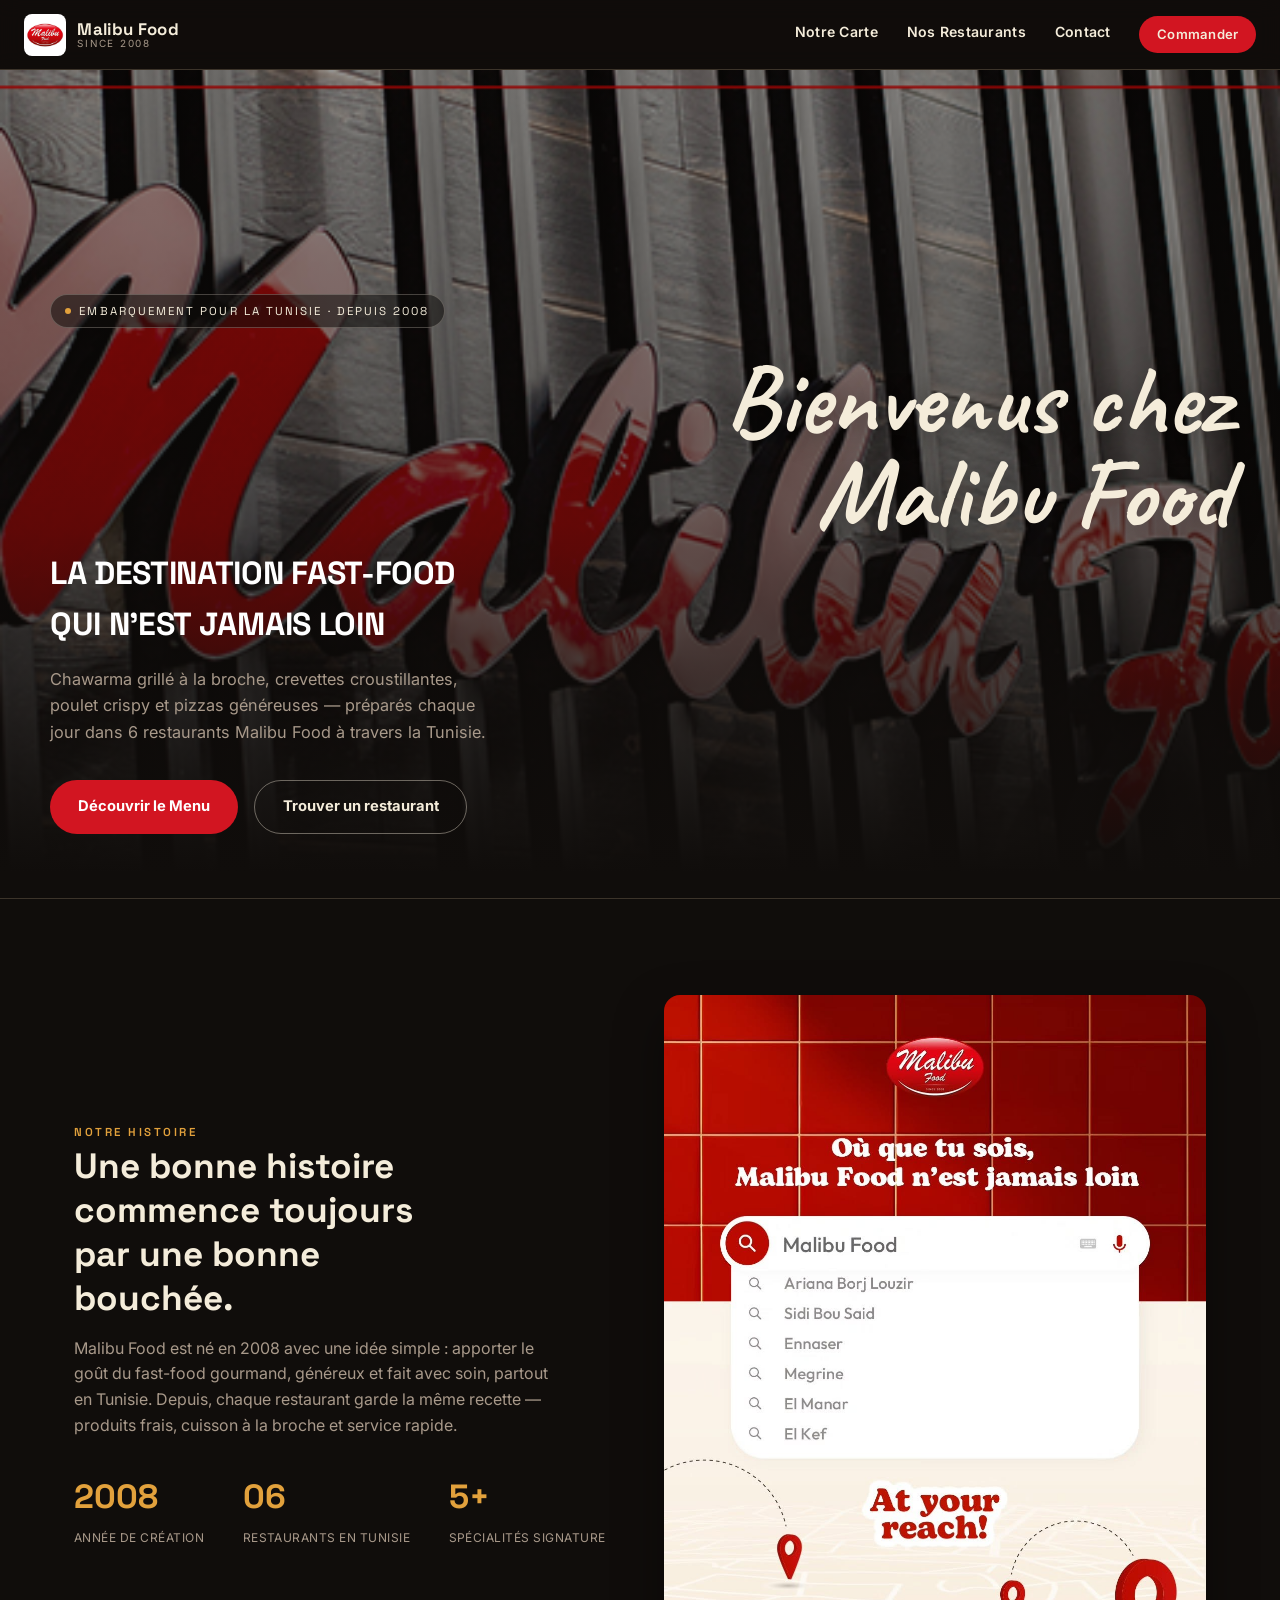
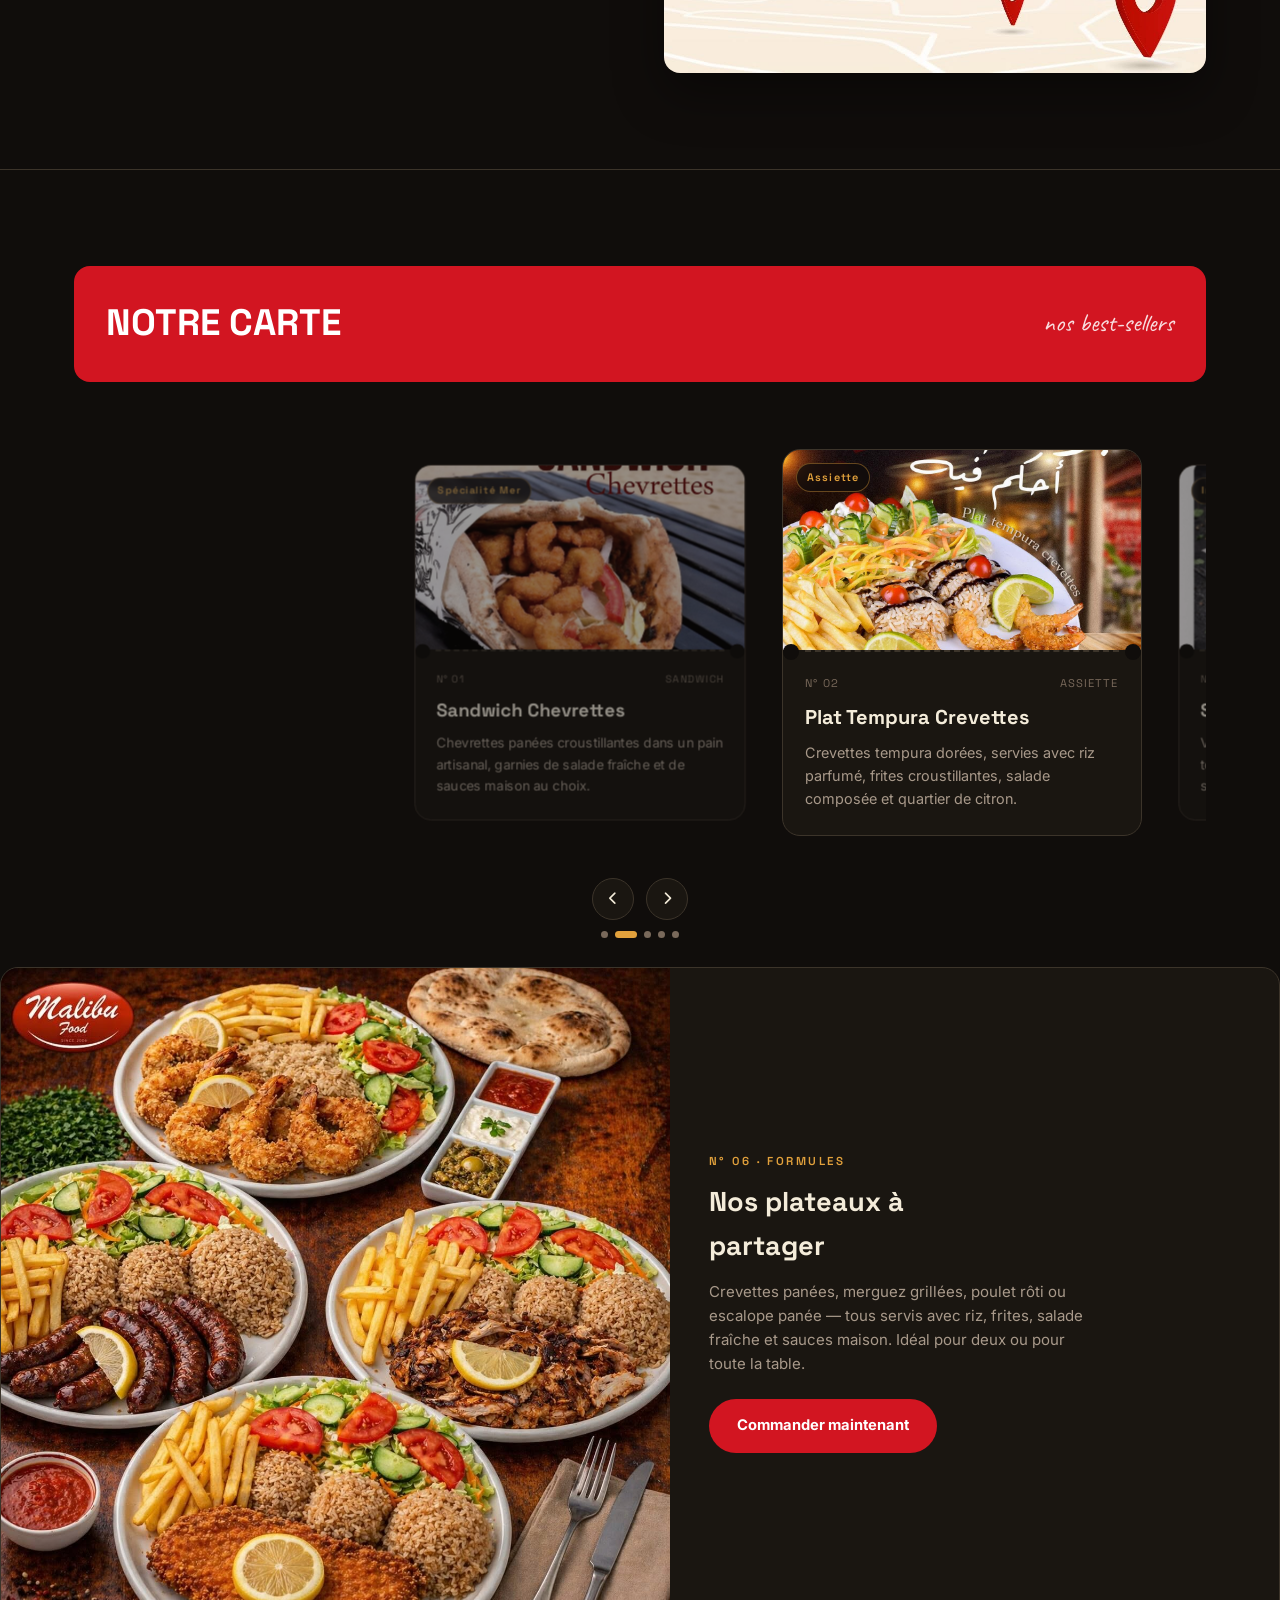
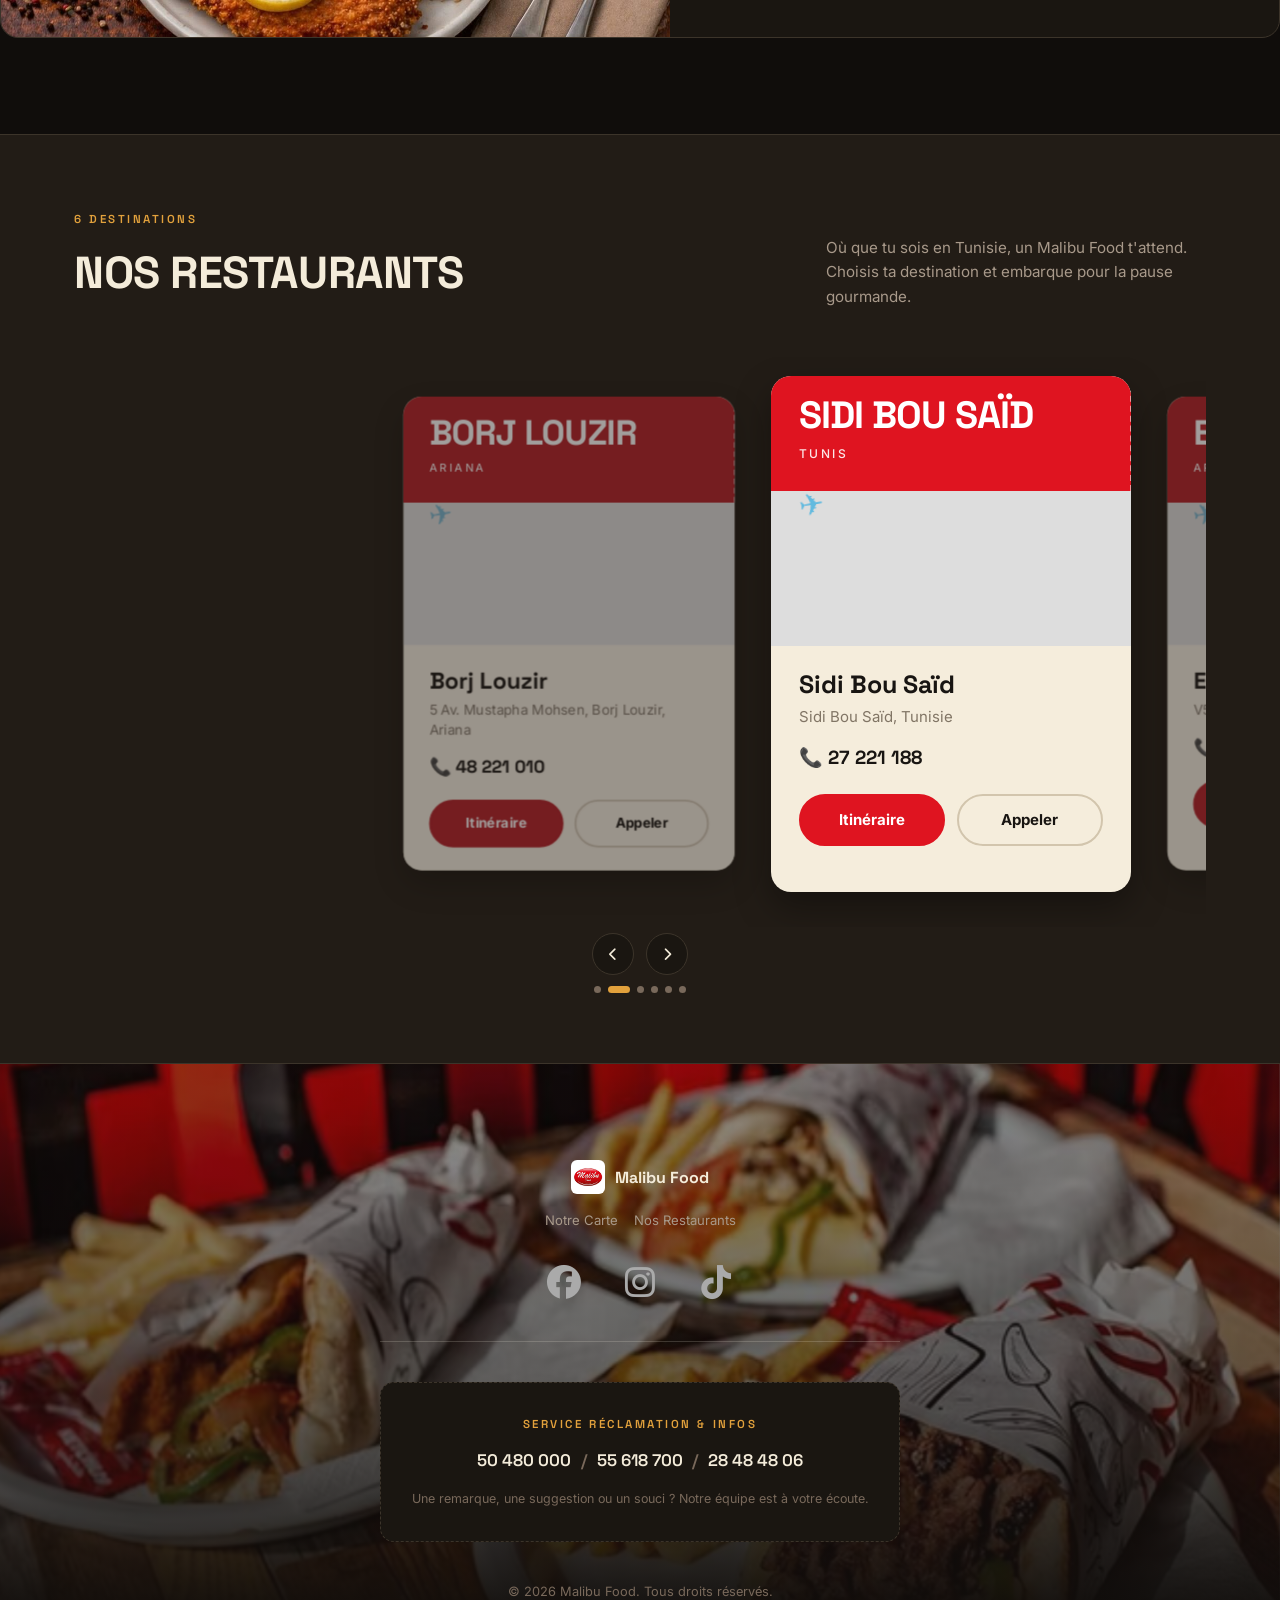
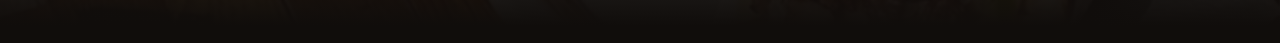
==== index.html @ bb0698e3 "Update index.html" ====
<!DOCTYPE html>
<html lang="fr">
<head>
<meta charset="UTF-8">
<meta name="viewport" content="width=device-width, initial-scale=1.0">
<meta name="description" content="Malibu Food — Fast-food tunisien depuis 2008. Chawarma, crevettes, poulet crispy et pizzas dans 6 restaurants à travers la Tunisie.">
<link rel="icon" type="image/jpeg" href="img/logo.jpg">
<link rel="stylesheet" href="malibu.css">
<title>MALIBU FOOD</title>

<link rel="preconnect" href="https://fonts.googleapis.com">
<link rel="preconnect" href="https://fonts.gstatic.com" crossorigin>
<link href="https://fonts.googleapis.com/css2?family=Caveat:wght@600;700&family=Space+Grotesk:wght@500;600;700&family=Inter:wght@400;500;600&display=swap" rel="stylesheet">
<link rel="stylesheet" href="https://cdnjs.cloudflare.com/ajax/libs/font-awesome/6.5.2/css/all.min.css">

</head>
<body>

  <!-- ================= HEADER ================= -->
  <header>
    <a href="#top" class="brand">
      <img src="img/logo.jpg" alt="Logo Malibu Food">
      <div class="brand-text">
        <strong>Malibu Food</strong>
        <span>Since 2008</span>
      </div>
    </a>
    <nav>
      <a href="#menu">Notre Carte</a>
      <a href="#restaurants">Nos Restaurants</a>
      <a href="#reclamation">Contact</a>
      <a href="#restaurants" class="nav-cta">Commander</a>
    </nav>
  </header>

  <!-- ================= HERO ================= -->
  <section class="hero" id="top">
    <div class="hero-inner">
      <div class="ticket-tag"><span class="dot"></span>Embarquement pour la Tunisie · Depuis 2008</div>
      <h1>Bienvenus chez</h1> 
       <h1> Malibu Food</h1>
      <h2>La destination fast-food qui n'est jamais loin</h2>
      <p>Chawarma grillé à la broche, crevettes croustillantes, poulet crispy et pizzas généreuses — préparés chaque jour dans 6 restaurants Malibu Food à travers la Tunisie.</p>
      <div class="hero-actions">
        <a href="#menu" class="btn btn-primary">Découvrir le Menu</a>
        <a href="#restaurants" class="btn btn-ghost">Trouver un restaurant</a>
      </div>
    
    </div>
  </section>

  <!-- ================= ABOUT ================= -->
  <section class="about">
    <div class="wrap about-grid">
      <div>
        <span class="eyebrow">Notre histoire</span>
        <h3>Une bonne histoire commence toujours par une bonne bouchée.</h3>
        <p>Malibu Food est né en 2008 avec une idée simple&nbsp;: apporter le goût du fast-food gourmand, généreux et fait avec soin, partout en Tunisie. Depuis, chaque restaurant garde la même recette&nbsp;— produits frais, cuisson à la broche et service rapide.</p>
        <div class="stat-row">
          <div><strong>2008</strong><span>Année de création</span></div>
          <div><strong>06</strong><span>Restaurants en Tunisie</span></div>
          <div><strong>5+</strong><span>Spécialités signature</span></div>
        </div>
      </div>
      <div>
        <img src="img/place.jpg" alt="Plat crispy chicken Malibu Food, riz, frites et salade" style="border-radius:16px; box-shadow:0 20px 50px rgba(0,0,0,.4);">
      </div>
    </div>
  </section>

  <!-- ================= MENU ================= -->
  <section id="menu">
    <div class="wrap">

      <div class="menu-header-bar">
        <h2>Notre Carte</h2>
        <span class="script">nos best-sellers</span>
      </div>

      <div class="horizontal-carousel menu-carousel" data-carousel="menu">

        <!-- CARD 1 -->
        <div class="ticket-card">
          <div class="ticket-photo">
            <img src="img/sandwish chevrettes.jpg" alt="Sandwich chevrettes croustillantes Malibu Food">
            <span class="ticket-badge">Spécialité Mer</span>
          </div>
          <div class="ticket-perf"></div>
          <div class="ticket-content">
            <div class="ticket-tagline"><span>N° 01</span><span>Sandwich</span></div>
            <h3>Sandwich Chevrettes</h3>
            <p>Chevrettes panées croustillantes dans un pain artisanal, garnies de salade fraîche et de sauces maison au choix.</p>
          </div>
        </div>

        <!-- CARD 2 -->
        <div class="ticket-card">
          <div class="ticket-photo">
            <img src="img/tempura-clean.jpg" alt="Plat tempura crevettes Malibu Food">
            <span class="ticket-badge">Assiette</span>
          </div>
          <div class="ticket-perf"></div>
          <div class="ticket-content">
            <div class="ticket-tagline"><span>N° 02</span><span>Assiette</span></div>
            <h3>Plat Tempura Crevettes</h3>
            <p>Crevettes tempura dorées, servies avec riz parfumé, frites croustillantes, salade composée et quartier de citron.</p>
          </div>
        </div>

        <!-- CARD 3 -->
        <div class="ticket-card">
          <div class="ticket-photo">
            <img src="img/chawarma-clean.jpg" alt="Sandwich chawarma Malibu Food">
            <span class="ticket-badge">Incontournable</span>
          </div>
          <div class="ticket-perf"></div>
          <div class="ticket-content">
            <div class="ticket-tagline"><span>N° 03</span><span>Sandwich</span></div>
            <h3>Sandwich Chawarma</h3>
            <p>Viande grillée à la broche, pain traditionnel tout juste sorti du four, frites croustillantes et sauces maison.</p>
          </div>
        </div>

        <!-- CARD 4 -->
        <div class="ticket-card">
          <div class="ticket-photo">
            <img src="img/crispy-plate.jpg" alt="Plat crispy chicken Malibu Food">
            <span class="ticket-badge">Poulet</span>
          </div>
          <div class="ticket-perf"></div>
          <div class="ticket-content">
            <div class="ticket-tagline"><span>N° 04</span><span>Sandwich &amp; Plat</span></div>
            <h3>Crispy Chicken</h3>
            <p>Morceaux de poulet panés ultra-croustillants, accompagnés de frites, riz parfumé et sauces au choix.</p>
          </div>
        </div>

        <!-- CARD 5 -->
        <div class="ticket-card">
          <div class="ticket-photo">
            <img src="img/pizza.jpg" alt="Pizza 4 saisons Malibu Food">
            <span class="ticket-badge">Pizza</span>
          </div>
          <div class="ticket-perf"></div>
          <div class="ticket-content">
            <div class="ticket-tagline"><span>N° 05</span><span>Pizza</span></div>
            <h3>Pizza 4 Saisons</h3>
            <p>Base tomate, mozzarella généreuse, champignons, olives noires et piments verts, cuite au four.</p>
          </div>
        </div>

      </div>
      </div>

      <!-- WIDE PLATTER BANNER -->
      <div class="platter-banner">
        <img src="img/hero-clean.jpg" alt="Formules plateaux Malibu Food : crevettes, merguez, poulet grillé et escalope">
        <div class="platter-copy">
          <span class="eyebrow">N° 06 · Formules</span>
          <h3>Nos plateaux à partager</h3>
          <p>Crevettes panées, merguez grillées, poulet rôti ou escalope panée — tous servis avec riz, frites, salade fraîche et sauces maison. Idéal pour deux ou pour toute la table.</p>
          <a href="#restaurants" class="btn btn-primary" style="align-self:flex-start;">Commander maintenant</a>
        </div>
      </div>

    </div>
  </section>

  <!-- ================= RESTAURANTS ================= -->
  <section id="restaurants" class="restaurants">
    <div class="wrap">
      <div class="section-head">
        <div>
          <span class="eyebrow">6 destinations</span>
          <h2>Nos Restaurants</h2>
        </div>
        <p>Où que tu sois en Tunisie, un Malibu Food t'attend. Choisis ta destination et embarque pour la pause gourmande.</p>
      </div>

      <div class="horizontal-carousel restaurant-carousel" data-carousel="restaurants">

        <!-- BORJ LOUZIR -->
        <div class="pass">
          <div class="pass-stub">
            <div><div class="code">BORJ LOUZIR</div><div class="label">Ariana</div></div>
            <div class="plane">✈</div>
          </div>
          <div class="pass-main">
            <div class="map-container">
              <iframe src="https://www.google.com/maps?q=Malibu+Food+Borj+Louzir,+5+Av.+Mustapha+Mohsen,+Tunisie&output=embed" loading="lazy" allowfullscreen></iframe>
            </div>
            <h3>Borj Louzir</h3>
            <p class="pass-address">5 Av. Mustapha Mohsen, Borj Louzir, Ariana</p>
            <a class="pass-phone" href="tel:+21648221010">📞 48 221 010</a>
            <div class="pass-buttons">
              <a class="pass-btn-primary" href="https://www.google.com/maps/search/?api=1&query=Malibu+Food+Borj+Louzir+5+Av.+Mustapha+Mohsen" target="_blank" rel="noopener">Itinéraire</a>
              <a class="pass-btn-secondary" href="tel:+21648221010">Appeler</a>
            </div>
          </div>
        </div>

        <!-- SIDI BOU SAID -->
        <div class="pass">
          <div class="pass-stub">
            <div><div class="code">SIDI BOU</div><div class="label">Tunis</div></div>
            <div class="plane">✈</div>
          </div>
          <div class="pass-main">
            <div class="map-container">
              <iframe src="https://www.google.com/maps?q=Malibu+Sidi+Bou+Said,+V8CR%2BMJ4,+Tunisie&output=embed" loading="lazy" allowfullscreen></iframe>
            </div>
            <h3>Sidi Bou Saïd</h3>
            <p class="pass-address">Sidi Bou Saïd, Tunisie</p>
            <a class="pass-phone" href="tel:+21627221188">📞 27 221 188</a>
            <div class="pass-buttons">
              <a class="pass-btn-primary" href="https://www.google.com/maps/search/?api=1&query=Malibu+Sidi+Bou+Said+Tunisie" target="_blank" rel="noopener">Itinéraire</a>
              <a class="pass-btn-secondary" href="tel:+21627221188">Appeler</a>
            </div>
          </div>
        </div>

        <!-- ENNASR -->
        <div class="pass">
          <div class="pass-stub">
            <div><div class="code">ENNASR</div><div class="label">Ariana</div></div>
            <div class="plane">✈</div>
          </div>
          <div class="pass-main">
            <div class="map-container">
              <iframe src="https://www.google.com/maps?q=Malibu+Ennasr,+V558%2B982,+Av.+de+l%27Ere+Nouvelle,+Ariana,+Tunisie&output=embed" loading="lazy" allowfullscreen></iframe>
            </div>
            <h3>Ennasr</h3>
            <p class="pass-address">V558+982, Av. de l'Ère Nouvelle, Ariana</p>
            <a class="pass-phone" href="tel:+21627221166">📞 27 221 166</a>
            <div class="pass-buttons">
              <a class="pass-btn-primary" href="https://www.google.com/maps/search/?api=1&query=Malibu+Ennasr+V558%2B982+Ariana" target="_blank" rel="noopener">Itinéraire</a>
              <a class="pass-btn-secondary" href="tel:+21627221166">Appeler</a>
            </div>
          </div>
        </div>

        <!-- MEGRINE -->
        <div class="pass">
          <div class="pass-stub">
            <div><div class="code">MEGRINE</div><div class="label">Tunis</div></div>
            <div class="plane">✈</div>
          </div>
          <div class="pass-main">
            <div class="map-container">
              <iframe src="https://www.google.com/maps?q=Malibu+Food,+Q69R%2B3V7,+Megrine,+Tunisie&output=embed" loading="lazy" allowfullscreen></iframe>
            </div>
            <h3>Mégrine</h3>
            <p class="pass-address">Q69R+3V7, Mégrine, Tunis</p>
            <a class="pass-phone" href="tel:+21627221144">📞 27 221 144</a>
            <div class="pass-buttons">
              <a class="pass-btn-primary" href="https://www.google.com/maps/search/?api=1&query=Malibu+Food+Megrine+Q69R%2B3V7" target="_blank" rel="noopener">Itinéraire</a>
              <a class="pass-btn-secondary" href="tel:+21627221144">Appeler</a>
            </div>
          </div>
        </div>

        <!-- MANAR -->
        <div class="pass">
          <div class="pass-stub">
            <div><div class="code">MANAR</div><div class="label">Tunis</div></div>
            <div class="plane">✈</div>
          </div>
          <div class="pass-main">
            <div class="map-container">
              <iframe src="https://www.google.com/maps?q=Malibu+Food+Manar,+Tunis,+Tunisie&output=embed" loading="lazy" allowfullscreen></iframe>
            </div>
            <h3>El Manar</h3>
            <p class="pass-address">El Manar, Tunis, Tunisie</p>
            <a class="pass-phone" href="tel:+21627221155">📞 27 221 155</a>
            <div class="pass-buttons">
              <a class="pass-btn-primary" href="https://www.google.com/maps/search/?api=1&query=Malibu+Food+Manar+Tunis" target="_blank" rel="noopener">Itinéraire</a>
              <a class="pass-btn-secondary" href="tel:+21627221155">Appeler</a>
            </div>
          </div>
        </div>

        <!-- LE KEF -->
        <div class="pass">
          <div class="pass-stub">
            <div><div class="code">Le KEF</div><div class="label">Le Kef</div></div>
            <div class="plane">✈</div>
          </div>
          <div class="pass-main">
            <div class="map-container">
              <iframe src="https://www.google.com/maps?q=Malibu+Food+Le+Kef,+Tunisie&output=embed" loading="lazy" allowfullscreen></iframe>
            </div>
            <h3>Le Kef</h3>
            <p class="pass-address">Le Kef, Tunisie</p>
            <a class="pass-phone" href="tel:+21627221199">📞 27 221 199</a>
            <div class="pass-buttons">
              <a class="pass-btn-primary" href="https://www.google.com/maps/search/?api=1&query=Malibu+Food+Le+Kef+Tunisie" target="_blank" rel="noopener">Itinéraire</a>
              <a class="pass-btn-secondary" href="tel:+21627221199">Appeler</a>
            </div>
          </div>
        </div>

      </div>
      </div>
    </div>
  </section>

  <!-- ================= FOOTER ================= -->
  <footer id="reclamation">
    <div class="footer-logo">
      <img src="img/logo.jpg" alt="Logo Malibu Food">
      <strong>Malibu Food</strong>
    </div>

    <div class="footer-tags">
      <a href="#menu">Notre Carte</a>
      <a href="#restaurants">Nos Restaurants</a>
    </div>
    
      <div class="social-icons" aria-label="Réseaux sociaux">
        <a href="https://www.facebook.com/MalibuFoodTunisie/" target="_blank" rel="noopener" aria-label="Facebook"><i class="fa-brands fa-facebook"></i></a>
        <a href="https://www.instagram.com/malibuu_food/" target="_blank" rel="noopener" aria-label="Instagram"><i class="fa-brands fa-instagram"></i></a>
        <a href="https://www.tiktok.com/@malibufood?_t=ZN-8tPif1RibKw&_r=1&fbclid=PAcGRvZgJleHRuA2FlbQIxMQBzcnRjBmFwcF9pZA85MzY2MTk3NDMzOTI0NTkAAacizZGnbUvJAz77VIOjGdhTlPOrK7XrVWeKed2u4PiZmozpdVQwPfLjFnNNfA_aem_fjB8xysw4N6cKOv0sHYwfg" target="_blank" rel="noopener" aria-label="tiktok"><i class="fa-brands fa-tiktok"></i></a>
      </div>
    

    <div class="receipt">
      <span class="eyebrow">Service Réclamation &amp; Infos</span>
      <div class="receipt-row">
        <a href="tel:+21650480000">50 480 000</a>
        <span class="sep">/</span>
        <a href="tel:+21655618700">55 618 700</a>
        <span class="sep">/</span>
        <a href="tel:+21628484806">28 48 48 06</a>
      </div>
      <p class="receipt-note">Une remarque, une suggestion ou un souci&nbsp;? Notre équipe est à votre écoute.</p>
    </div>
    
    <p class="copy">&copy; 2026 Malibu Food. Tous droits réservés.</p>
  </footer>

<script>
document.addEventListener("DOMContentLoaded", function () {

  document.querySelectorAll(".horizontal-carousel").forEach(function (carousel) {

    const cards = Array.from(carousel.children);

    if (!cards.length) return;


    /* =========================
       SIDE PADDING
       Allows first/last cards
       to reach the center
    ========================= */

    function updateSidePadding() {

      const first = cards[0];
      const last = cards[cards.length - 1];

      if (!first || !last) return;

      const carouselWidth = carousel.clientWidth;

      const firstWidth =
        first.getBoundingClientRect().width;

      const lastWidth =
        last.getBoundingClientRect().width;

      const left =
        Math.max(
          0,
          (carouselWidth - firstWidth) / 2
        );

      const right =
        Math.max(
          0,
          (carouselWidth - lastWidth) / 2
        );

      carousel.style.paddingLeft =
        left + "px";

      carousel.style.paddingRight =
        right + "px";
    }


    /* =========================
       CONTROLS
    ========================= */

    const controls =
      document.createElement("div");

    controls.className =
      "carousel-controls";

    const prev =
      document.createElement("button");

    const next =
      document.createElement("button");

    prev.type = "button";
    next.type = "button";

    prev.setAttribute(
      "aria-label",
      "Carte précédente"
    );

    next.setAttribute(
      "aria-label",
      "Carte suivante"
    );

    prev.innerHTML =
      '<i class="fa-solid fa-chevron-left"></i>';

    next.innerHTML =
      '<i class="fa-solid fa-chevron-right"></i>';

    controls.append(prev, next);

    carousel.after(controls);


    /* =========================
       DOTS
    ========================= */

    const dots =
      document.createElement("div");

    dots.className =
      "carousel-dots";

    const dotsList =
      cards.map(function (card, index) {

        const dot =
          document.createElement("button");

        dot.type = "button";

        dot.setAttribute(
          "aria-label",
          "Carte " + (index + 1)
        );

        dot.addEventListener(
          "click",
          function () {
            goTo(index);
          }
        );

        dots.append(dot);

        return dot;
      });

    controls.after(dots);


    /* =========================
       GET ACTIVE CARD
       Card closest to center
    ========================= */

    function getActiveIndex() {

      const carouselRect =
        carousel.getBoundingClientRect();

      const center =
        carouselRect.left +
        carouselRect.width / 2;

      let best = 0;
      let distance = Infinity;

      cards.forEach(function (card, index) {

        const rect =
          card.getBoundingClientRect();

        const cardCenter =
          rect.left +
          rect.width / 2;

        const currentDistance =
          Math.abs(
            cardCenter - center
          );

        if (currentDistance < distance) {

          distance =
            currentDistance;

          best = index;
        }

      });

      return best;
    }


    /* =========================
       UPDATE ACTIVE
    ========================= */

    function updateActive() {

      const index =
        getActiveIndex();

      cards.forEach(function (card, i) {

        card.classList.toggle(
          "is-active",
          i === index
        );

      });

      dotsList.forEach(function (dot, i) {

        dot.classList.toggle(
          "active",
          i === index
        );

      });

      return index;
    }


    /* =========================
       CENTER CARD
    ========================= */

    function centerCard(
      index,
      smooth = true
    ) {

      index = Math.max(
        0,
        Math.min(
          cards.length - 1,
          index
        )
      );

      const card =
        cards[index];

      if (!card) return;

      const carouselRect =
        carousel.getBoundingClientRect();

      const cardRect =
        card.getBoundingClientRect();

      const carouselCenter =
        carouselRect.left +
        carouselRect.width / 2;

      const cardCenter =
        cardRect.left +
        cardRect.width / 2;

      const difference =
        cardCenter -
        carouselCenter;

      if (Math.abs(difference) < 2) {
        return;
      }

      carousel.scrollBy({
        left: difference,
        behavior:
          smooth
            ? "smooth"
            : "auto"
      });
    }


    /* =========================
       GO TO CARD
    ========================= */

    function goTo(index) {

      centerCard(
        index,
        true
      );
    }


    /* =========================
       PREVIOUS
    ========================= */

    prev.addEventListener(
      "click",
      function () {

        const current =
          getActiveIndex();

        if (current > 0) {

          goTo(
            current - 1
          );
        }

      }
    );


    /* =========================
       NEXT
    ========================= */

    next.addEventListener(
      "click",
      function () {

        const current =
          getActiveIndex();

        if (
          current <
          cards.length - 1
        ) {

          goTo(
            current + 1
          );
        }

      }
    );


    /* =========================
       SCROLL
    ========================= */

    let frame = null;

    carousel.addEventListener(
      "scroll",
      function () {

        if (frame) return;

        frame =
          requestAnimationFrame(
            function () {

              updateActive();

              frame = null;
            }
          );

      },
      {
        passive: true
      }
    );


    /* =========================
       MOUSE WHEEL
    ========================= */

    carousel.addEventListener(
      "wheel",
      function (e) {

        if (
          Math.abs(e.deltaY) >
          Math.abs(e.deltaX)
        ) {

          e.preventDefault();

          carousel.scrollLeft +=
            e.deltaY;
        }

      },
      {
        passive: false
      }
    );


    /* =========================
       MOUSE DRAG
    ========================= */

    let dragging = false;
    let startX = 0;
    let startScroll = 0;

    carousel.addEventListener(
      "mousedown",
      function (e) {

        if (e.button !== 0) return;

        dragging = true;

        startX =
          e.pageX;

        startScroll =
          carousel.scrollLeft;

        carousel.classList.add(
          "is-dragging"
        );

        e.preventDefault();
      }
    );


    window.addEventListener(
      "mousemove",
      function (e) {

        if (!dragging) return;

        carousel.scrollLeft =
          startScroll -
          (e.pageX - startX);
      }
    );


    window.addEventListener(
      "mouseup",
      function () {

        if (!dragging) return;

        dragging = false;

        carousel.classList.remove(
          "is-dragging"
        );

        const index =
          getActiveIndex();

        centerCard(
          index,
          true
        );
      }
    );


    /* =========================
       TOUCH
    ========================= */

    carousel.addEventListener(
      "touchstart",
      function (e) {

        if (!e.touches.length) return;

      },
      {
        passive: true
      }
    );


    carousel.addEventListener(
      "touchend",
      function () {

        setTimeout(
          function () {

            const index =
              getActiveIndex();

            centerCard(
              index,
              true
            );

          },
          80
        );

      },
      {
        passive: true
      }
    );


    /* =========================
       RESIZE
    ========================= */

    let resizeTimer;

    window.addEventListener(
      "resize",
      function () {

        clearTimeout(
          resizeTimer
        );

        resizeTimer =
          setTimeout(
            function () {

              /*
               * Recalculate the space
               * needed to center cards.
               */
              updateSidePadding();

              requestAnimationFrame(
                function () {

                  const current =
                    getActiveIndex();

                  centerCard(
                    current,
                    false
                  );

                  updateActive();

                }
              );

            },
            100
          );

      }
    );


    /* =========================
       INITIALIZE
       
       CARD 2 = CENTER
    ========================= */

    function initialize() {

      /*
       * First calculate the side space
       * so cards can reach the center.
       */
      updateSidePadding();

      requestAnimationFrame(
        function () {

          /*
           * Card index 1 = Card 2
           */
          const initialIndex =
            Math.min(
              1,
              cards.length - 1
            );

          /*
           * Start with CARD 2
           * exactly in the center.
           */
          centerCard(
            initialIndex,
            false
          );

          requestAnimationFrame(
            function () {

              updateActive();

            }
          );

        }
      );
    }


    /* =========================
       WAIT FOR IMAGES
    ========================= */

    const images =
      carousel.querySelectorAll("img");

    if (!images.length) {

      initialize();

    } else {

      let remaining = 0;

      images.forEach(
        function (img) {

          if (!img.complete) {
            remaining++;
          }

        }
      );

      if (remaining === 0) {

        initialize();

      } else {

        images.forEach(
          function (img) {

            if (img.complete) return;

            function loaded() {

              remaining--;

              if (remaining <= 0) {
                initialize();
              }

            }

            img.addEventListener(
              "load",
              loaded,
              {
                once: true
              }
            );

            img.addEventListener(
              "error",
              loaded,
              {
                once: true
              }
            );

          }
        );

      }

    }

  });

});
</script>


</body>
</html>
---- malibu.css ----
:root{
    --ink:#100d0b;
    --ink-2:#1a1611;
    --ink-3:#221c16;
    --paper:#f4ecda;
    --red:#d21521;
    --red-dark:#8c0e17;
    --gold:#e2a13c;
    --cream:#f4ecda;
    --muted:#a8998a;
    --muted-2:#79695b;
    --line:#3c342a;
    --radius:18px;
  }

  *{box-sizing:border-box;margin:0;padding:0;}

  /* Hide the text caret everywhere on the site.
     Keep it visible only inside real form fields. */
  *{
    caret-color:transparent;
  }

  input,
  textarea,
  select,
  [contenteditable="true"]{
    caret-color:auto;
  }

  html{scroll-behavior:smooth;}

  @media (prefers-reduced-motion: reduce){
    html{scroll-behavior:auto;}
    *{animation-duration:.001ms !important; transition-duration:.001ms !important;}
  }

  body{
    background:var(--ink);
    color:var(--cream);
    font-family:'Inter',Arial,sans-serif;
    line-height:1.6;
    -webkit-font-smoothing:antialiased;
  }

  img{max-width:100%;display:block;}

  a{color:inherit;}

  /* Prevent the text-caret/selection effect on navigation and UI labels */
  nav a,
  .nav-cta,
  .hero-chip,
  .hero-chip *,
  .ticket-tag,
  .ticket-tag *,
  .eyebrow,
  .menu-header-bar,
  .menu-header-bar *{
    cursor:default;
    user-select:none;
    -webkit-user-select:none;
  }

  nav a,
  .nav-cta,
  .btn,
  .pass-buttons a,
  .brand,
  .receipt-row a,
  .footer-tags a{
    cursor:pointer;
  }

  :focus-visible{
    outline:2px solid var(--gold);
    outline-offset:3px;
  }

  h1,h2,h3{font-family:'Space Grotesk',sans-serif;}

  .script{font-family:'Caveat',cursive;}

  .eyebrow{
    font-family:'Space Grotesk',sans-serif;
    font-size:.72rem;
    font-weight:600;
    letter-spacing:.22em;
    text-transform:uppercase;
    color:var(--gold);
  }

  .wrap{
    max-width:1180px;
    margin:0 auto;
    padding:0 1.5rem;
  }

  /* ============ perforation divider ============ */
  .perf{
    position:relative;
    height:0;
    border-top:2px dashed var(--line);
  }
  .perf::before,
  .perf::after{
    content:"";
    position:absolute;
    top:-8px;
    width:16px;
    height:16px;
    border-radius:50%;
    background:var(--ink);
  }
  .perf::before{left:-9px;}
  .perf::after{right:-9px;}

  /* ============ header ============ */
  header{
    position:sticky;
    top:0;
    z-index:1000;
    display:flex;
    justify-content:space-between;
    align-items:center;
    gap:1rem;
    padding:.85rem 1.5rem;
    background:rgba(16,13,11,.88);
    backdrop-filter:blur(10px);
    border-bottom:1px solid var(--line);
  }

  .brand{
    display:flex;
    align-items:center;
    gap:.7rem;
    text-decoration:none;
  }

  .brand img{
    height:42px;
    width:auto;
    border-radius:8px;
    background:#fff;
    padding:2px;
  }

  .brand-text{display:flex; flex-direction:column; line-height:1.1;}
  .brand-text strong{
    font-family:'Space Grotesk',sans-serif;
    font-size:1.05rem;
    letter-spacing:.02em;
  }
  .brand-text span{
    font-size:.62rem;
    letter-spacing:.18em;
    text-transform:uppercase;
    color:var(--muted);
  }

  nav{display:flex; gap:1.8rem; align-items:center;}

  nav a{
    text-decoration:none;
    font-size:.88rem;
    font-weight:600;
    letter-spacing:.02em;
    color:var(--cream);
    position:relative;
    padding-bottom:4px;
  }
  nav a::after{
    content:"";
    position:absolute;
    left:0; right:100%;
    bottom:0;
    height:2px;
    background:var(--red);
    transition:right .25s ease;
  }
  nav a:hover::after{right:0;}

  .nav-cta{
    background:var(--red);
    padding:.5rem 1.1rem;
    border-radius:999px;
    font-size:.82rem !important;
  }
  .nav-cta::after{display:none;}
  .nav-cta:hover{background:var(--red-dark);}

  /* ============ hero ============ */
  .hero{
    position:relative;
    min-height:92vh;
    display:flex;
    align-items:flex-end;
    background:
      linear-gradient(180deg, rgba(16,13,11,.45) 0%, rgba(16,13,11,.62) 55%, var(--ink) 97%),
      url('img/malibu.png') center 38%/cover no-repeat;
    padding:2rem 1.5rem 4rem;
  }

  .hero-inner{
    max-width:1180px;
    margin:0 auto;
    width:100%;
  }

  .ticket-tag{
    display:inline-flex;
    align-items:center;
    gap:.5rem;
    background:rgba(16,13,11,.55);
    border:1px solid rgba(244,236,218,.25);
    padding:.4rem .9rem;
    border-radius:999px;
    font-family:'Space Grotesk',sans-serif;
    font-size:.72rem;
    letter-spacing:.18em;
    text-transform:uppercase;
    color:var(--paper);
    margin-bottom:1.6rem;
  }
  .ticket-tag .dot{width:6px;height:6px;border-radius:50%;background:var(--gold);}
  

  .hero h1{
    font-family:'Caveat',cursive;
    font-weight:700;
    font-size:clamp(3.2rem, 9vw, 6.2rem);
    line-height:.95;
    color:var(--paper);
    text-shadow:0 4px 30px rgba(0,0,0,.35);
    direction:rtl;
  }

  .hero h2{
    font-size:clamp(1.3rem, 3vw, 2rem);
    font-weight:700;
    letter-spacing:-.01em;
    color:#fff;
    text-transform:uppercase;
    margin-top:.4rem;
    max-width:20ch;
  }

  .hero p{
    color:var(--muted);
    max-width:44ch;
    margin-top:1rem;
    font-size:1.02rem;
  }

  .hero-actions{
    display:flex;
    flex-wrap:wrap;
    gap:1rem;
    margin-top:2.2rem;
    align-items:center;
  }

  .btn{
    display:inline-flex;
    align-items:center;
    gap:.5rem;
    padding:.9rem 1.7rem;
    border-radius:999px;
    text-decoration:none;
    font-weight:700;
    font-size:.92rem;
    border:1px solid transparent;
    transition:transform .2s ease, background .2s ease, border-color .2s ease;
  }
  .btn:hover{transform:translateY(-2px);}

  .btn-primary{background:var(--red); color:#fff;}
  .btn-primary:hover{background:var(--red-dark);}

  .btn-ghost{
    background:transparent;
    color:var(--paper);
    border-color:rgba(244,236,218,.4);
  }
  .btn-ghost:hover{border-color:var(--paper);}

  /* floating boarding-pass chip in hero */
  .hero-chip{
    margin-top:2.6rem;
    display:inline-flex;
    align-items:stretch;
    background:var(--paper);
    color:var(--ink);
    border-radius:14px;
    overflow:hidden;
    box-shadow:0 20px 45px rgba(0,0,0,.4);
    max-width:340px;
    
  }
  .hero-chip .stub{
    background:var(--red);
    color:#fff;
    padding:.9rem 1.1rem;
    display:flex;
    flex-direction:column;
    justify-content:center;
    font-family:'Space Grotesk',sans-serif;
    
  }
  .hero-chip .stub b{font-size:1.6rem; line-height:1;}
  .hero-chip .stub span{font-size:.6rem; letter-spacing:.14em; text-transform:uppercase; opacity:.85;}
  .hero-chip .body{
    padding:.9rem 1.1rem;
    font-size:.82rem;
    display:flex;
    flex-direction:column;
    justify-content:center;
    gap:.15rem;
  }
  .hero-chip .body strong{font-family:'Space Grotesk',sans-serif; font-size:.92rem;}
  .hero-chip .body em{font-style:normal; color:var(--muted-2);}

  /* ============ section shell ============ */
  section{padding:6rem 0;}

  .section-head{
    display:flex;
    justify-content:space-between;
    align-items:flex-end;
    gap:2rem;
    margin-bottom:3rem;
    flex-wrap:wrap;
  }

  .section-head h2{
    font-size:clamp(2rem, 4vw, 2.8rem);
    text-transform:uppercase;
    letter-spacing:-.01em;
    margin-top:.4rem;
  }

  .section-head p{
    color:var(--muted);
    max-width:38ch;
    font-size:.95rem;
  }

  /* ============ about strip ============ */
  .about{
    background:
      linear-gradient(180deg, rgba(16,13,11,.86), rgba(16,13,11,.93)),
      url('assets/sign.jpg') center/cover no-repeat;
    border-top:1px solid var(--line);
    border-bottom:1px solid var(--line);
  }

  .about-grid{
    display:grid;
    grid-template-columns:1fr 1fr;
    gap:3rem;
    align-items:center;
  }

  .about-grid h3{
    font-size:clamp(1.6rem,3vw,2.2rem);
    line-height:1.25;
    max-width:16ch;
  }

  .about-grid p{color:var(--muted); margin-top:1rem; max-width:48ch;}

  .stat-row{
    display:flex;
    gap:2.4rem;
    margin-top:2rem;
    flex-wrap:wrap;
  }
  .stat-row div strong{
    display:block;
    font-family:'Space Grotesk',sans-serif;
    font-size:2.1rem;
    color:var(--gold);
  }
  .stat-row div span{font-size:.75rem; color:var(--muted); letter-spacing:.04em; text-transform:uppercase;}

  /* ============ menu ticket cards ============ */
  .menu-header-bar{
    background:var(--red);
    border-radius:16px;
    padding:1.8rem 2rem;
    display:flex;
    justify-content:space-between;
    align-items:center;
    flex-wrap:wrap;
    gap:1rem;
    margin-bottom:3rem;
  }
  .menu-header-bar h2{
    color:#fff;
    text-transform:uppercase;
    font-size:clamp(1.6rem,3.4vw,2.3rem);
  }
  .menu-header-bar span{
    font-family:'Caveat',cursive;
    font-size:1.6rem;
    color:rgba(255,255,255,.85);
  }

  .menu-grid{
    display:grid;
    grid-template-columns:repeat(auto-fit, minmax(280px, 1fr));
    gap:1.8rem;
  }

  .ticket-card{
    background:var(--ink-2);
    border:1px solid var(--line);
    border-radius:var(--radius);
    overflow:hidden;
    transition:transform .3s ease, border-color .3s ease;
  }
  .ticket-card:hover{
    transform:translateY(-6px);
    border-color:var(--red);
  }

  .ticket-photo{
    position:relative;
    height:200px;
    overflow:hidden;
  }
  .ticket-photo img{
    width:100%; height:100%;
    object-fit:cover;
  }
  .ticket-badge{
    position:absolute;
    top:.8rem; left:.8rem;
    background:rgba(16,13,11,.75);
    backdrop-filter:blur(4px);
    color:var(--gold);
    font-family:'Space Grotesk',sans-serif;
    font-size:.68rem;
    font-weight:600;
    letter-spacing:.1em;
    padding:.3rem .65rem;
    border-radius:999px;
    border:1px solid rgba(226,161,60,.4);
  }

  .ticket-perf{
    position:relative;
    border-top:2px dashed var(--line);
    margin:0 1.4rem;
  }
  .ticket-perf::before,
  .ticket-perf::after{
    content:"";
    position:absolute;
    top:-8px;
    width:16px; height:16px;
    border-radius:50%;
    background:var(--ink);
  }
  .ticket-perf::before{left:-1.4rem;}
  .ticket-perf::after{right:-1.4rem;}

  .ticket-content{padding:1.4rem 1.4rem 1.6rem;}

  .ticket-tagline{
    display:flex;
    justify-content:space-between;
    font-family:'Space Grotesk',sans-serif;
    font-size:.7rem;
    letter-spacing:.1em;
    text-transform:uppercase;
    color:var(--muted-2);
    margin-bottom:.5rem;
  }

  .ticket-content h3{
    font-size:1.25rem;
    margin-bottom:.5rem;
  }

  .ticket-content p{
    color:var(--muted);
    font-size:.9rem;
  }

  /* wide platter banner */
  .platter-banner{
    margin-top:1.8rem;
    display:grid;
    grid-template-columns:1.1fr 1fr;
    background:var(--ink-2);
    border:1px solid var(--line);
    border-radius:var(--radius);
    overflow:hidden;
  }
  .platter-banner img{height:100%; width:100%; object-fit:cover; min-height:260px;}
  .platter-copy{padding:2.4rem; display:flex; flex-direction:column; justify-content:center;}
  .platter-copy .eyebrow{margin-bottom:.6rem;}
  .platter-copy h3{font-size:1.7rem; margin-bottom:.8rem; max-width:16ch;}
  .platter-copy p{color:var(--muted); font-size:.94rem; max-width:42ch; margin-bottom:1.4rem;}

  /* ============ restaurants / boarding passes ============ */
  .restaurants{background:var(--ink-3); border-top:1px solid var(--line); border-bottom:1px solid var(--line);}

  .pass-grid{
    display:grid;
    grid-template-columns:repeat(auto-fit, minmax(360px, 1fr));
    gap:1.8rem;
  }

  .pass{
    display:grid;
    grid-template-columns:110px 1fr;
    background:var(--paper);
    color:var(--ink);
    border-radius:16px;
    overflow:hidden;
    box-shadow:0 14px 34px rgba(0,0,0,.28);
  }

  .pass-stub{
    background:var(--red);
    color:#fff;
    padding:1.3rem 1rem;
    display:flex;
    flex-direction:column;
    justify-content:space-between;
    position:relative;
    font-family:'Space Grotesk',sans-serif;
  }
  .pass-stub .code{font-size:1.9rem; font-weight:700; line-height:1;}
  .pass-stub .label{font-size:.6rem; letter-spacing:.14em; text-transform:uppercase; opacity:.85; margin-top:.3rem;}
  .pass-stub .plane{font-size:1.1rem; opacity:.9;}

  .pass-stub::after{
    content:"";
    position:absolute;
    top:0; bottom:0; right:-1px;
    width:0;
    border-right:2px dashed rgba(255,255,255,.55);
  }

  .pass-main{padding:1.3rem 1.4rem 1.5rem;}

  .pass-main .map-container{
    width:calc(100% + 2.8rem);
    margin:-1.3rem -1.4rem 1rem;
    height:150px;
    background:#222;
  }
  .pass-main .map-container iframe{width:100%; height:100%; border:0;}

  .pass-main h3{font-size:1.15rem; margin-bottom:.25rem;}
  .pass-address{font-size:.82rem; color:var(--muted-2); margin-bottom:.7rem;}

  .pass-phone{
    display:block;
    font-family:'Space Grotesk',sans-serif;
    font-weight:700;
    font-size:1rem;
    text-decoration:none;
    color:var(--ink);
    margin-bottom:.9rem;
  }
  .pass-phone:hover{color:var(--red);}

  .pass-buttons{display:flex; gap:.6rem;}
  .pass-buttons a{
    flex:1;
    text-align:center;
    padding:.6rem .8rem;
    border-radius:999px;
    text-decoration:none;
    font-size:.82rem;
    font-weight:700;
    transition:.25s;
  }
  .pass-btn-primary{background:var(--red); color:#fff;}
  .pass-btn-primary:hover{background:var(--red-dark);}
  .pass-btn-secondary{background:transparent; color:var(--ink); border:1px solid #cfc2ab;}
  .pass-btn-secondary:hover{border-color:var(--red); color:var(--red);}

  /* ============ footer / receipt ============ */
  footer{padding:6rem 1.5rem 2.5rem; text-align:center;}

  #reclamation{
    background:
      linear-gradient(180deg, rgba(16,13,11,.45) 0%, rgba(16,13,11,.62) 55%, var(--ink) 97%),
      url('img/sdwch.png') center 38%/cover no-repeat;
  }

  .receipt{
    max-width:520px;
    margin:0 auto 2.5rem;
    background:var(--ink-2);
    border:1px dashed var(--line);
    border-radius:14px;
    padding:2rem 1.8rem;
  }

  .receipt .eyebrow{display:block; margin-bottom:.8rem;}

  .receipt-row{
    display:flex;
    justify-content:center;
    gap:.6rem;
    flex-wrap:wrap;
    font-family:'Space Grotesk',sans-serif;
    font-weight:600;
    font-size:1.05rem;
  }
  .receipt-row a{text-decoration:none; color:var(--cream);}
  .receipt-row a:hover{color:var(--red);}
  .receipt-row .sep{color:var(--muted-2);}

  .receipt-note{margin-top:1rem; font-size:.78rem; color:var(--muted-2);}

  .footer-logo{
    display:inline-flex;
    align-items:center;
    gap:.6rem;
    margin-bottom:1rem;
  }
  .footer-logo img{height:34px; border-radius:6px; background:#fff; padding:2px;}
  .footer-logo strong{font-family:'Space Grotesk',sans-serif;}

  .footer-tags{
    display:flex;
    justify-content:center;
    gap:1rem;
    margin-bottom:1.2rem;
    flex-wrap:wrap;
  }
  .footer-tags a{
    font-size:.82rem;
    text-decoration:none;
    color:var(--muted);
  }
  .footer-tags a:hover{color:var(--gold);}

  footer p.copy{color:var(--muted-2); font-size:.8rem;}

  /* ============ responsive ============ */
  @media (max-width: 860px){
    .about-grid{grid-template-columns:1fr;}
    .platter-banner{grid-template-columns:1fr;}
    .platter-banner img{min-height:200px;}
  }

  @media (max-width: 640px){
    header{flex-direction:column; align-items:flex-start; gap:.8rem;}
    nav{width:100%; justify-content:flex-start; flex-wrap:wrap; gap:1rem;}
    .hero{min-height:80vh; align-items:flex-end; padding-bottom:3rem;}
    section{padding:4rem 0;}
    .section-head{flex-direction:column; align-items:flex-start;}
    .pass{grid-template-columns:1fr;}
    .pass-stub{
      flex-direction:row;
      align-items:center;
      justify-content:space-between;
    }
    .pass-stub::after{
      border-right:none;
      border-bottom:2px dashed rgba(255,255,255,.55);
      left:0; right:0; bottom:-1px; top:auto; height:0;
    }
  }

  @media (max-width: 640px){
    .hero-chip{
      max-width:100%;
      width:auto;
    }

    .hero-chip .stub,
    .hero-chip .body{
      padding:.8rem .9rem;
    }

    .hero-chip .stub b{font-size:1.35rem;}
  }
/* =========================================================
   NOS RESTAURANTS — CARTE PROPRE
   ========================================================= */

#restaurants {
    padding: 70px 0;
}

/* =========================
   CONTAINER
   ========================= */

.pass-grid {
    display: grid;
    grid-template-columns: repeat(3, minmax(0, 1fr));
    gap: 24px;
    align-items: start;
}


/* =========================
   CARTE
   ========================= */

.pass {
    width: 100%;
    max-width: 520px;
    margin: 0 auto;

    display: block;

    overflow: hidden;

    background: #f5eddc;
    color: #181512;

    border: none;
    border-radius: 20px;

    box-shadow: 0 15px 35px rgba(0, 0, 0, .35);

    transition: transform .25s ease, box-shadow .25s ease;
}

.pass:hover {
    transform: translateY(-5px);
    box-shadow: 0 22px 45px rgba(0, 0, 0, .42);
}


/* =========================
   HEADER ROUGE
   ========================= */

.pass-stub {
    position: relative;

    width: 100%;
    height: 115px;

    padding: 20px 28px;

    display: flex;
    align-items: flex-start;
    justify-content: space-between;

    background: #df1420;
    color: white;

    border: none;
}


/* Cache le code BJL / SBS / ENN... */

.pass-stub .code {
    display: none;
}


/* =========================
   NOM DU RESTAURANT
   ========================= */

.pass-stub > div:first-child::before {
    display: block;

    margin: 0;

    font-family: 'Space Grotesk', sans-serif;

    font-size: 38px;
    font-weight: 700;

    line-height: 1;

    letter-spacing: -1px;

    color: #fff;
}


/* Restaurants */

.pass:nth-of-type(1) .pass-stub > div:first-child::before {
    content: "BORJ LOUZIR";
}

.pass:nth-of-type(2) .pass-stub > div:first-child::before {
    content: "SIDI BOU SAÏD";
}

.pass:nth-of-type(3) .pass-stub > div:first-child::before {
    content: "ENNASR";
}

.pass:nth-of-type(4) .pass-stub > div:first-child::before {
    content: "MÉGRINE";
}

.pass:nth-of-type(5) .pass-stub > div:first-child::before {
    content: "EL MANAR";
}

.pass:nth-of-type(6) .pass-stub > div:first-child::before {
    content: "LE KEF";
}


/* =========================
   VILLE
   ========================= */

.pass-stub .label {
    display: block;

    margin-top: 10px;

    font-family: 'Inter', sans-serif;

    font-size: 12px;
    font-weight: 500;

    letter-spacing: 2.5px;

    text-transform: uppercase;

    color: #fff;

    opacity: .9;
}


/* =========================
   AVION
   ========================= */

.pass-stub .plane {
    margin-top: 18px;

    font-size: 30px;

    color: #55b6df;

    transform: rotate(-10deg);
}


/* =========================
   PARTIE MAP + INFOS
   ========================= */

.pass-main {
    padding: 0 28px 25px;

    background: #f5eddc;
}


/* =========================
   GOOGLE MAP
   ========================= */

.pass-main .map-container {
    width: calc(100% + 56px);
    height: 155px;

    margin: 0 -28px 23px;

    overflow: hidden;

    background: #ddd;
}

.pass-main .map-container iframe {
    display: block;

    width: 100%;
    height: 100%;

    border: 0;
}


/* =========================
   NOM
   ========================= */

.pass-main h3 {
    margin: 0 0 7px;

    font-family: 'Space Grotesk', sans-serif;

    font-size: 25px;
    font-weight: 700;

    line-height: 1.2;

    color: #181512;
}


/* =========================
   ADRESSE
   ========================= */

.pass-address {
    margin: 0 0 16px;

    font-family: 'Inter', sans-serif;

    font-size: 15px;
    line-height: 1.4;

    color: #817565;
}


/* =========================
   TELEPHONE
   ========================= */

.pass-phone {
    display: block;

    margin: 0 0 20px;

    font-family: 'Space Grotesk', sans-serif;

    font-size: 19px;
    font-weight: 700;

    color: #181512;

    text-decoration: none;
}

.pass-phone:hover {
    color: #df1420;
}


/* =========================
   BOUTONS
   ========================= */

.pass-buttons {
    display: flex;

    gap: 12px;

    width: 100%;
}

.pass-buttons a {
    flex: 1;

    height: 52px;

    display: flex;
    align-items: center;
    justify-content: center;

    border-radius: 999px;

    font-family: 'Inter', sans-serif;

    font-size: 15px;
    font-weight: 700;

    text-decoration: none;

    transition: all .25s ease;
}


/* ITINERAIRE */

.pass-btn-primary {
    background: #df1420;
    color: #fff;

    border: 2px solid #df1420;
}

.pass-btn-primary:hover {
    background: #b90f19;
    border-color: #b90f19;
}


/* APPELER */

.pass-btn-secondary {
    background: transparent;

    color: #181512;

    border: 2px solid #d2c5ad;
}

.pass-btn-secondary:hover {
    background: #fff;

    color: #df1420;

    border-color: #df1420;
}


/* =========================================================
   TABLETTE
   ========================================================= */

@media (max-width: 1000px) {

    .pass-grid {
        grid-template-columns: repeat(2, minmax(0, 1fr));
    }

}


/* =========================================================
   TELEPHONE
   ========================================================= */

@media (max-width: 650px) {

    #restaurants {
        padding: 50px 0;
    }

    .pass-grid {
        display: flex;

        gap: 18px;

        overflow-x: auto;

        padding: 10px 7vw 25px;

        scroll-snap-type: x mandatory;

        scrollbar-width: none;

        -webkit-overflow-scrolling: touch;
    }

    .pass-grid::-webkit-scrollbar {
        display: none;
    }

    .pass {
        flex: 0 0 88vw;

        max-width: 88vw;

        scroll-snap-align: center;
    }

    .pass-stub {
        height: 110px;

        padding: 20px 23px;
    }

    .pass-stub > div:first-child::before {
        font-size: 31px;
    }

    .pass-stub .label {
        font-size: 11px;
        letter-spacing: 2px;
    }

    .pass-stub .plane {
        font-size: 27px;
        margin-top: 17px;
    }

    .pass-main {
        padding: 0 23px 23px;
    }

    .pass-main .map-container {
        width: calc(100% + 46px);
        height: 175px;

        margin-left: -23px;
        margin-right: -23px;
        margin-bottom: 21px;
    }

    .pass-main h3 {
        font-size: 22px;
    }

    .pass-address {
        font-size: 14px;
    }

    .pass-phone {
        font-size: 18px;
    }

    .pass-buttons {
        gap: 10px;
    }

    .pass-buttons a {
        height: 50px;
        font-size: 14px;
    }
}
/* ============ HORIZONTAL CARD CAROUSELS ============ */
.horizontal-carousel{
  display:flex;
  gap:1.35rem;
  overflow-x:auto;
  overflow-y:hidden;
  padding:1.2rem max(1rem, calc((100vw - 1180px)/2)) 2.2rem;
  scroll-snap-type:x mandatory;
  scroll-behavior:smooth;
  overscroll-behavior-x:contain;
  -webkit-overflow-scrolling:touch;
  scrollbar-width:none;
  cursor:grab;
}
.horizontal-carousel::-webkit-scrollbar{display:none;}
.horizontal-carousel.is-dragging{cursor:grabbing;scroll-behavior:auto;}
.horizontal-carousel > *{
  flex:0 0 min(360px, 78vw);
  scroll-snap-align:center;
  scroll-snap-stop:always;
  opacity:.58;
  transform:scale(.92);
  filter:saturate(.72);
  transition:transform .35s ease,opacity .35s ease,filter .35s ease;
}
.horizontal-carousel > *.is-active{
  opacity:1;
  transform:scale(1);
  filter:none;
}
.carousel-controls{
  display:flex;
  justify-content:center;
  gap:.7rem;
  margin-top:.4rem;
}
.carousel-controls button{
  width:42px;height:42px;
  border:1px solid var(--line);
  border-radius:50%;
  background:var(--ink-2);
  color:var(--cream);
  cursor:pointer;
}
.carousel-controls button:hover{background:var(--red);border-color:var(--red);}
.carousel-dots{
  display:flex;
  justify-content:center;
  gap:.45rem;
  margin-top:.7rem;
}
.carousel-dots button{
  width:7px;height:7px;padding:0;border:0;border-radius:50%;
  background:var(--muted-2);cursor:pointer;transition:.25s;
}
.carousel-dots button.active{
  width:22px;border-radius:99px;background:var(--gold);
}
.social-icons{
  display:flex;
  align-items:center;
  justify-content:center;
  gap:38px;
  margin:2rem auto 2.5rem;
  padding-bottom:2.5rem;
  border-bottom:1px solid rgba(244,236,218,.18);
  max-width:520px;
}
.social-icons a{
  width:38px;height:38px;
  display:flex;align-items:center;justify-content:center;
  color:#aaa;text-decoration:none;font-size:34px;
  transition:.25s;
}
.social-icons a:hover{color:#fff;transform:translateY(-3px);}
@media (max-width:640px){
  .horizontal-carousel{gap:1rem;padding-left:10vw;padding-right:10vw;}
  .horizontal-carousel > *{flex-basis:80vw;}
  .carousel-controls{display:none;}
}
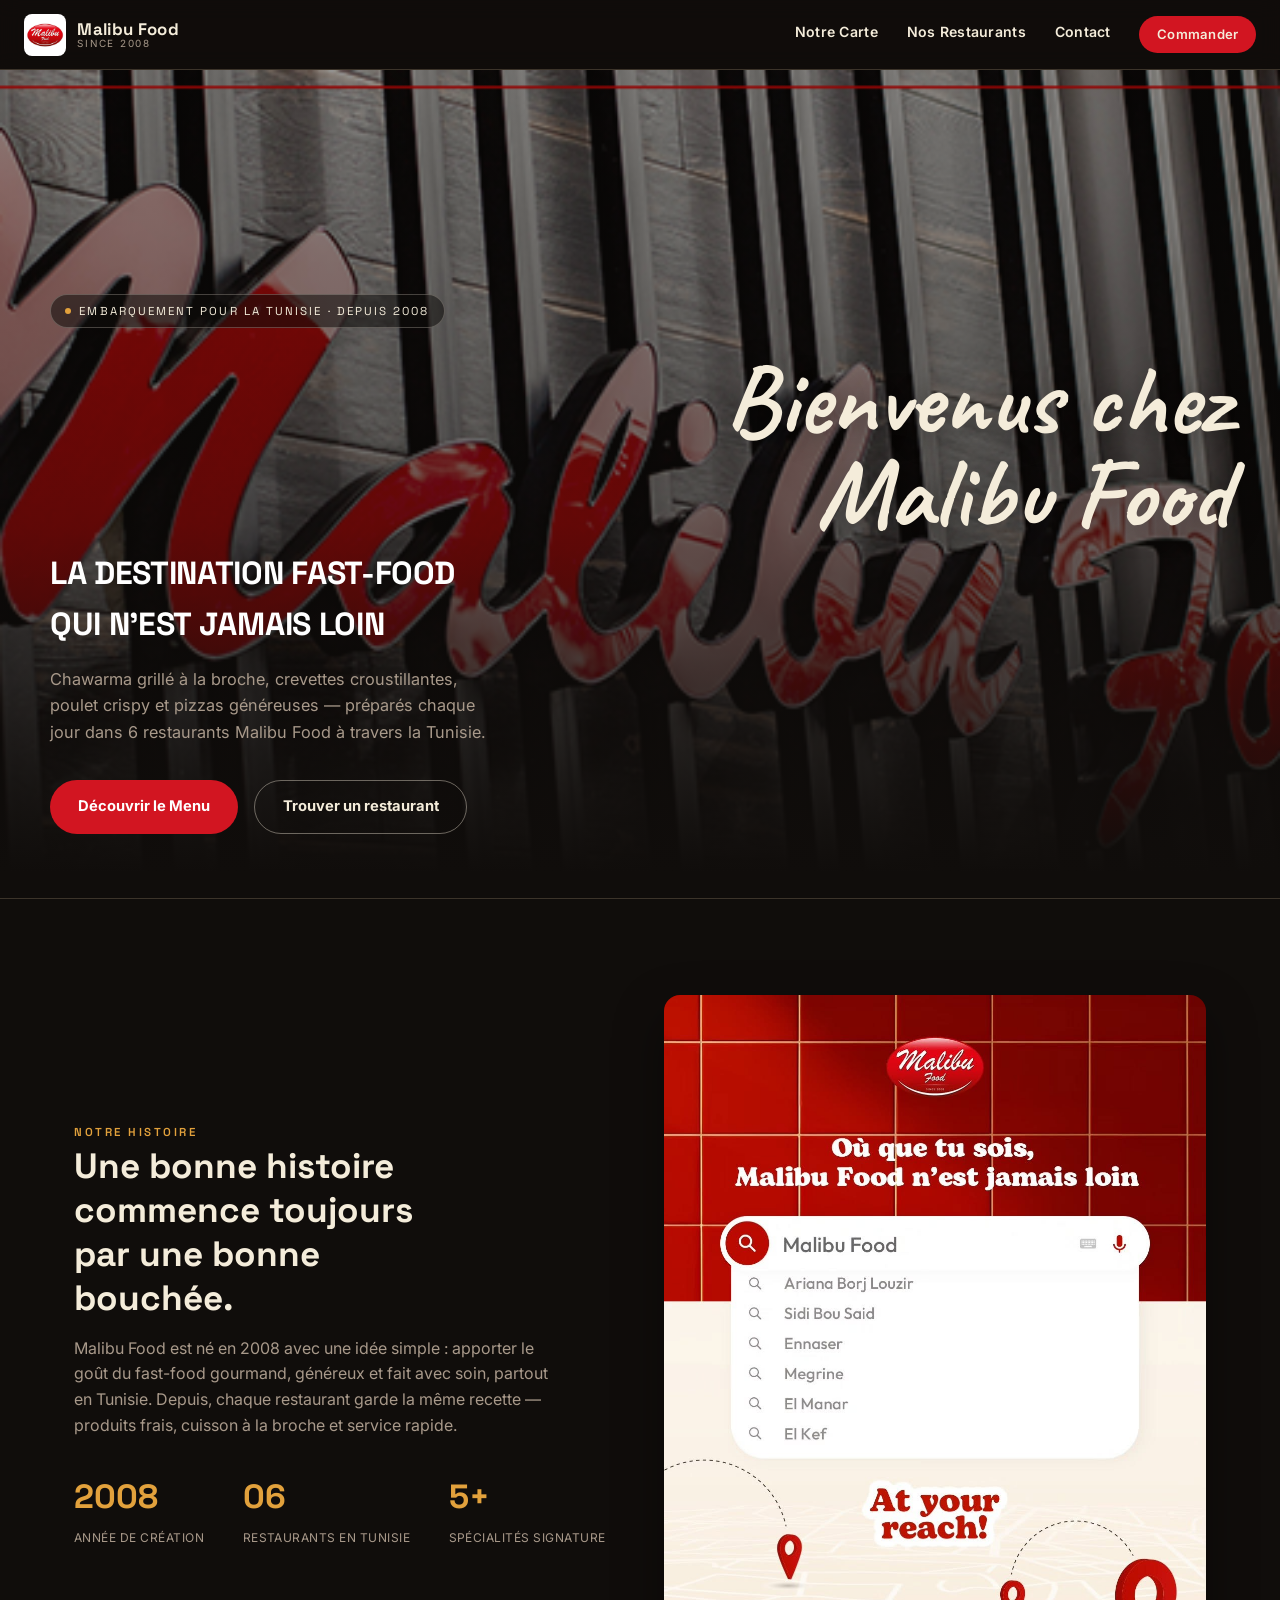
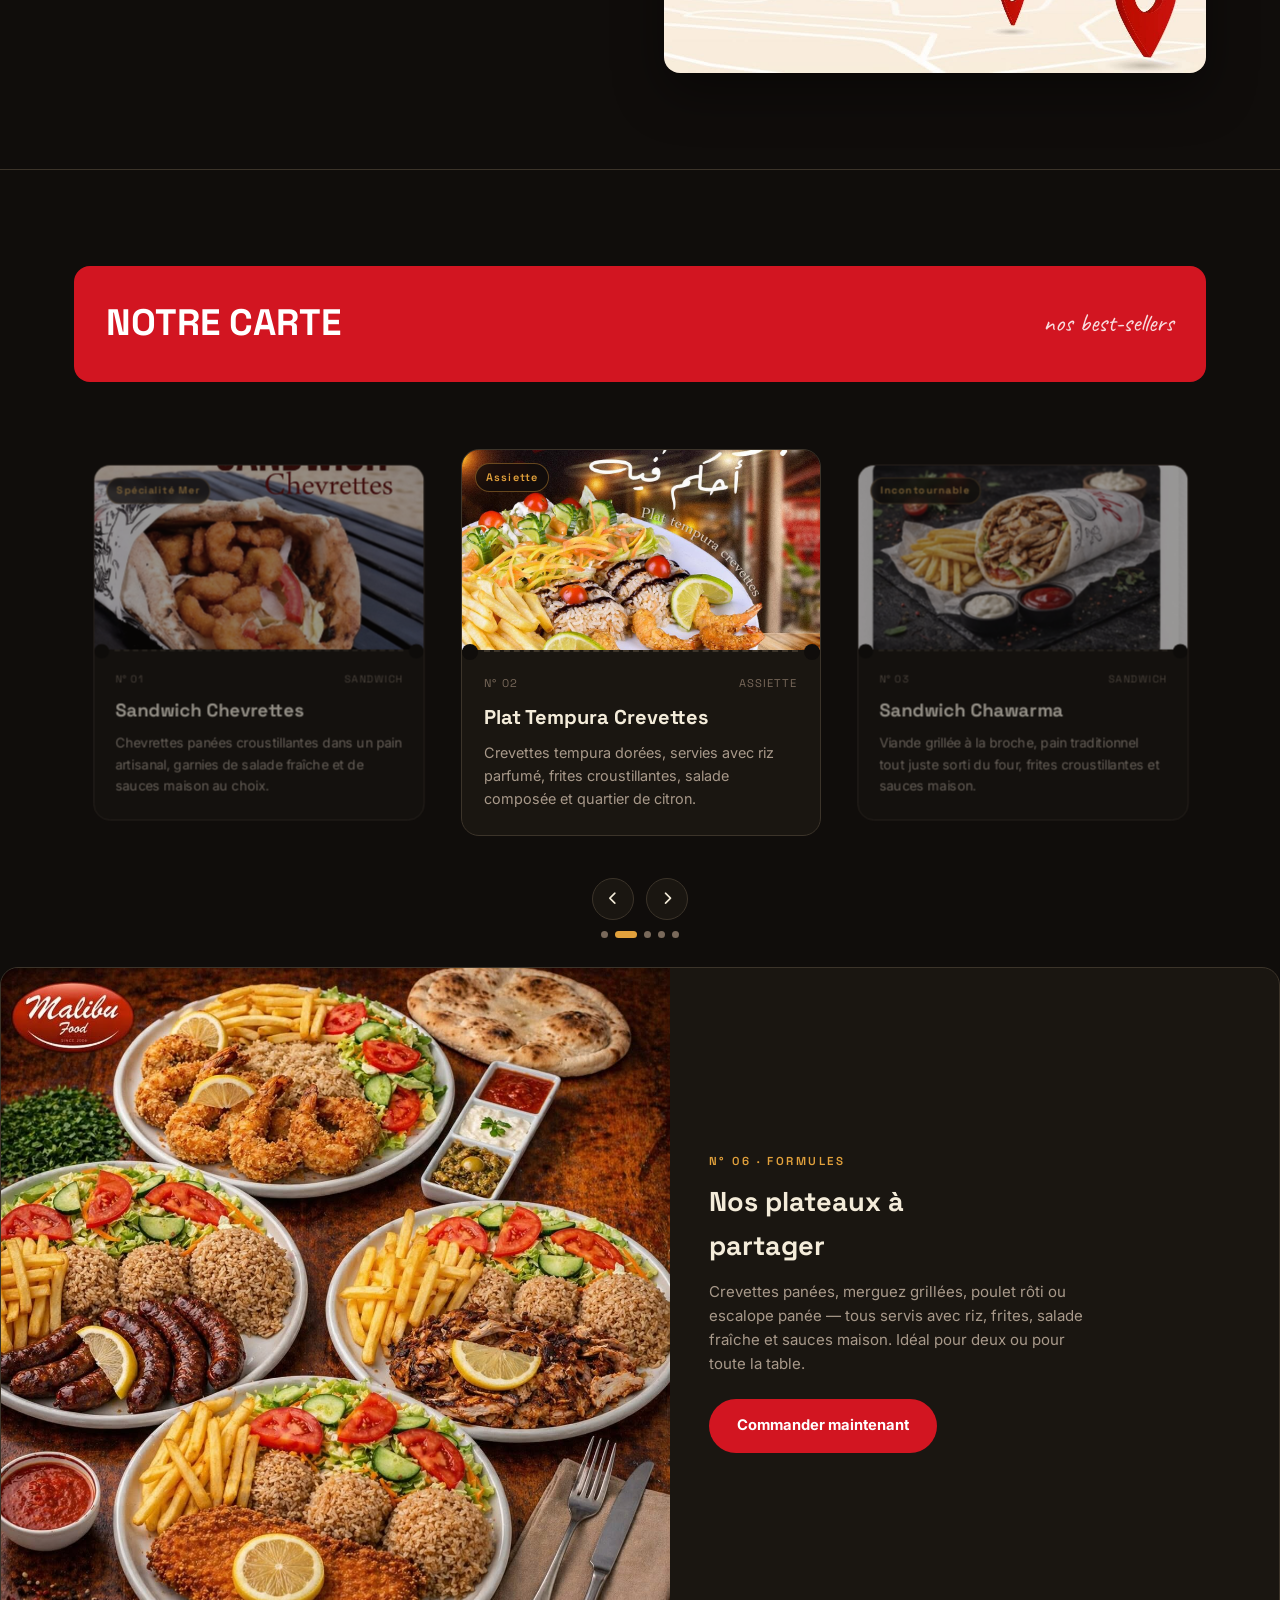
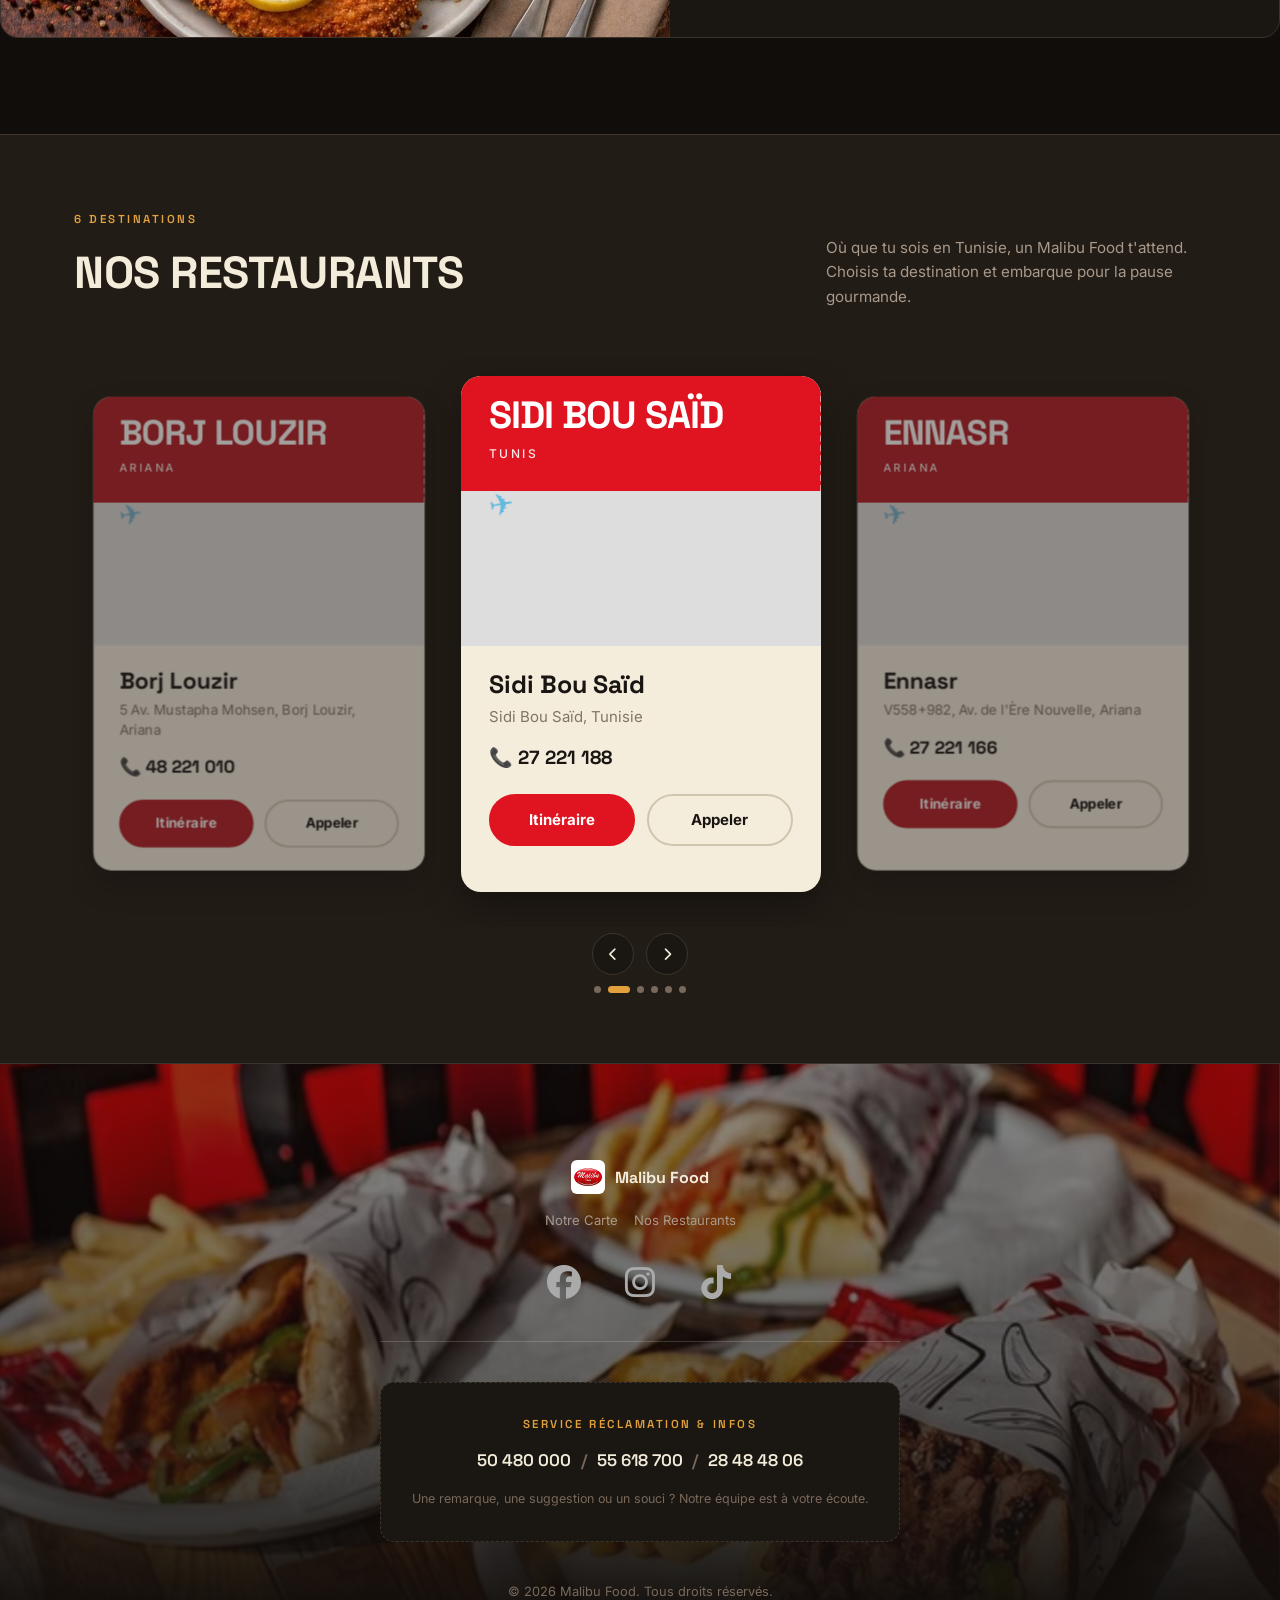
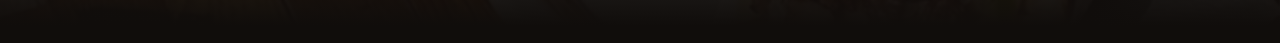
==== commit f396720d: "Update index.html" ====
--- a/index.html
+++ b/index.html
@@ -4,7 +4,7 @@
 <meta charset="UTF-8">
 <meta name="viewport" content="width=device-width, initial-scale=1.0">
 <meta name="description" content="Malibu Food — Fast-food tunisien depuis 2008. Chawarma, crevettes, poulet crispy et pizzas dans 6 restaurants à travers la Tunisie.">
-<link rel="icon" type="image/jpeg" href="img/logo.jpg">
+<link rel="icon"  href=".img/logo.jpg">
 <link rel="stylesheet" href="malibu.css">
 <title>MALIBU FOOD</title>
 
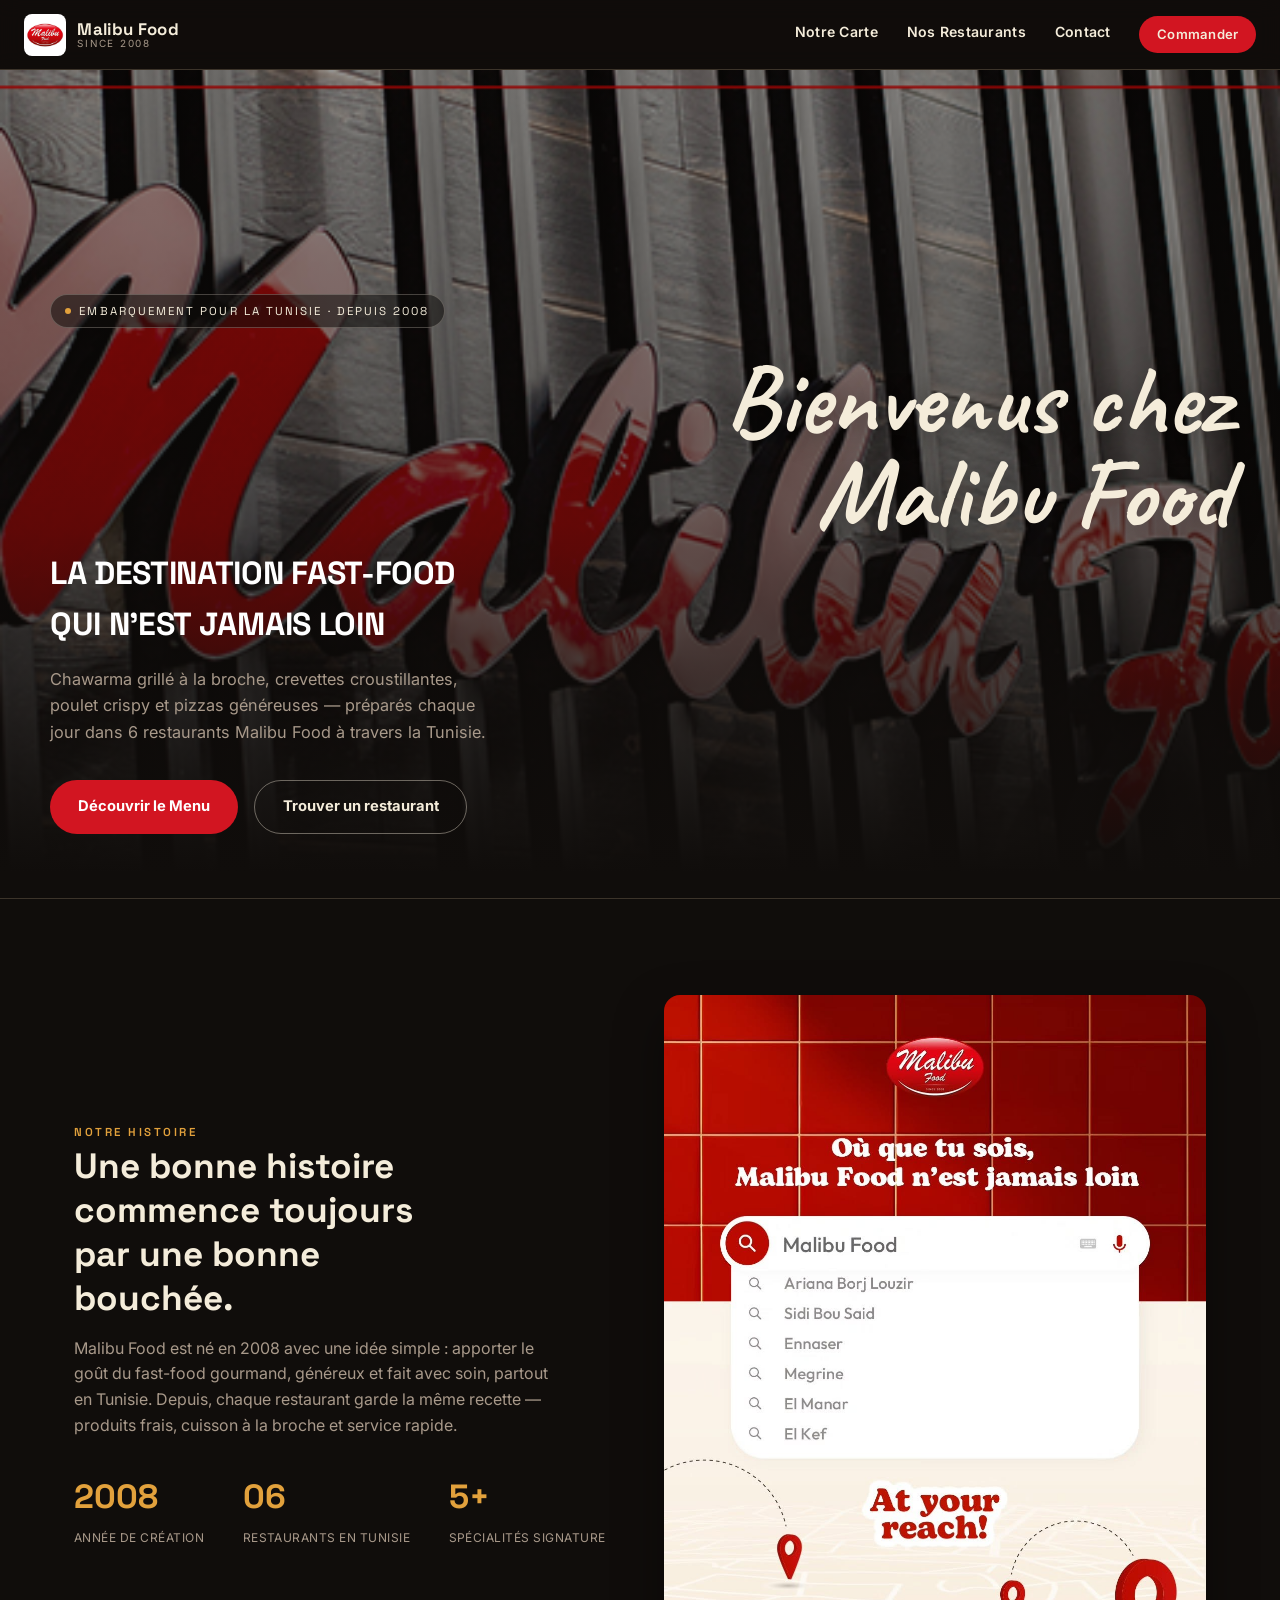
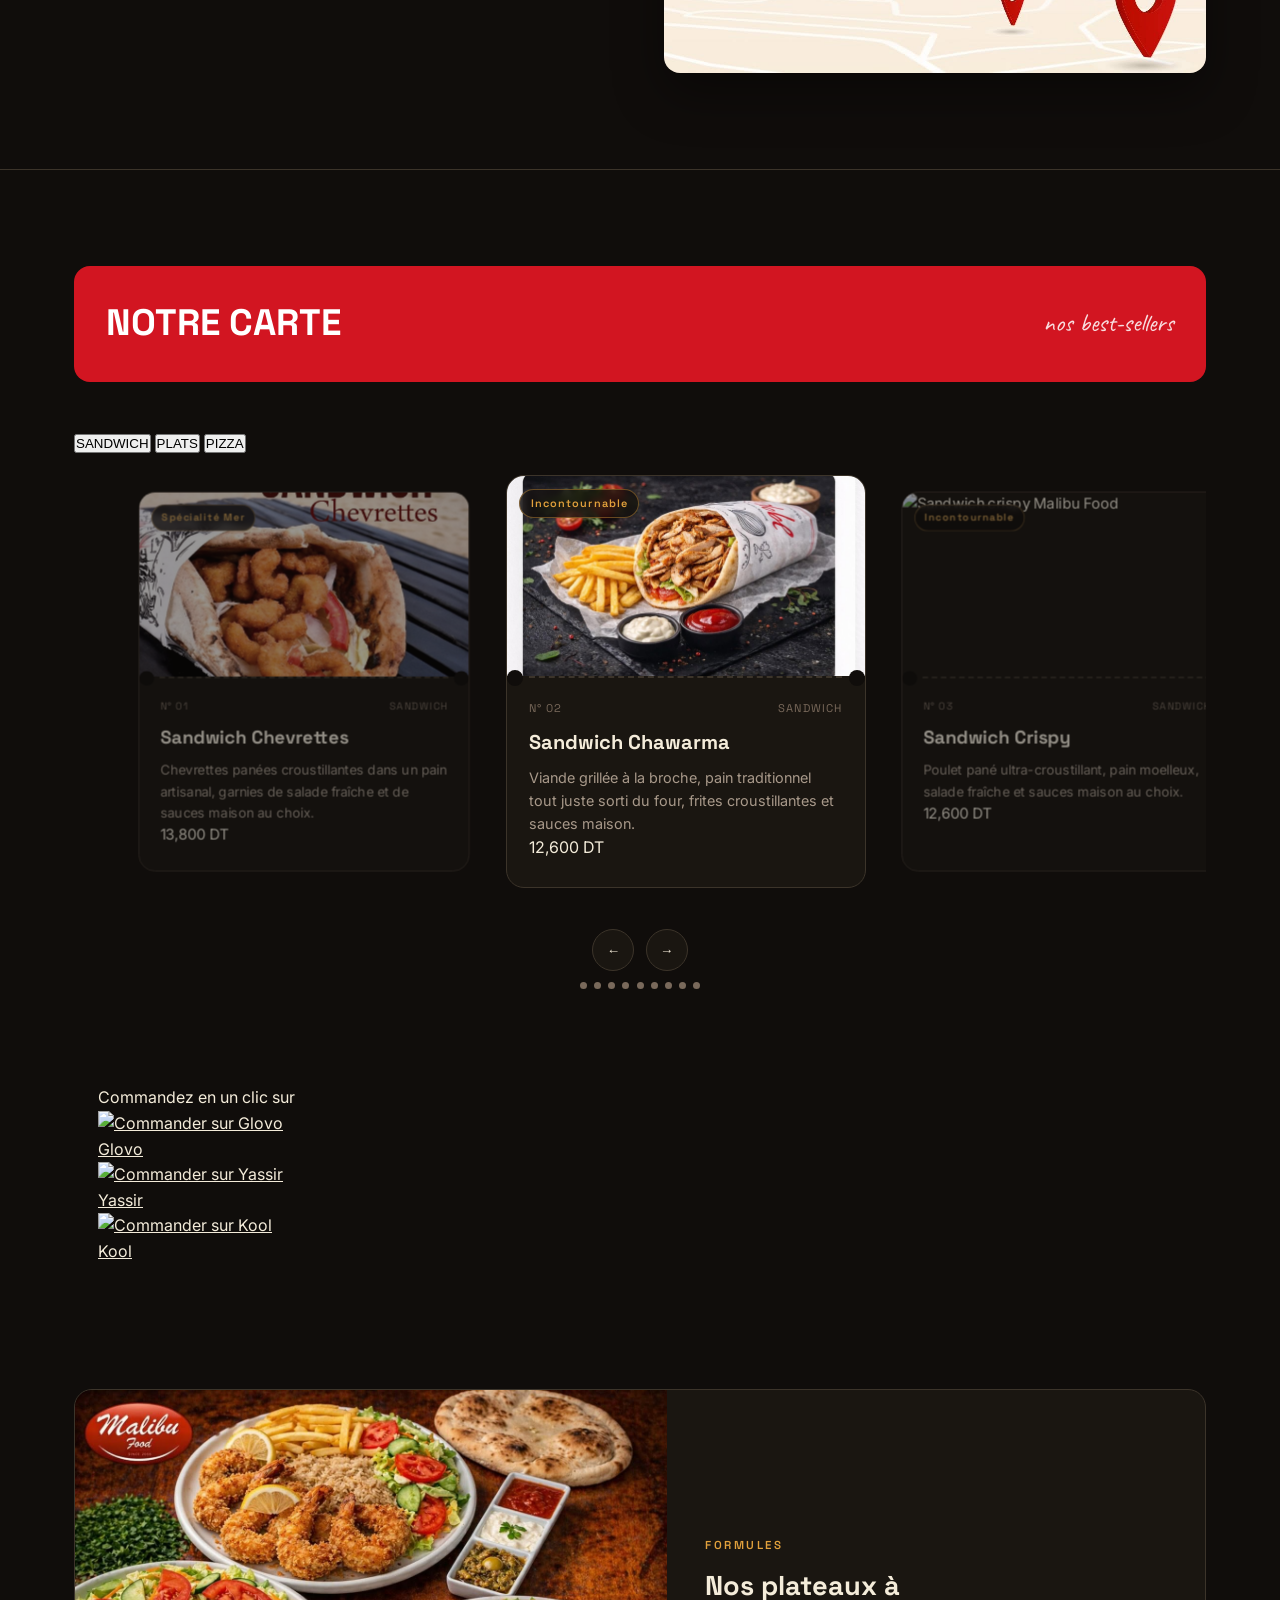
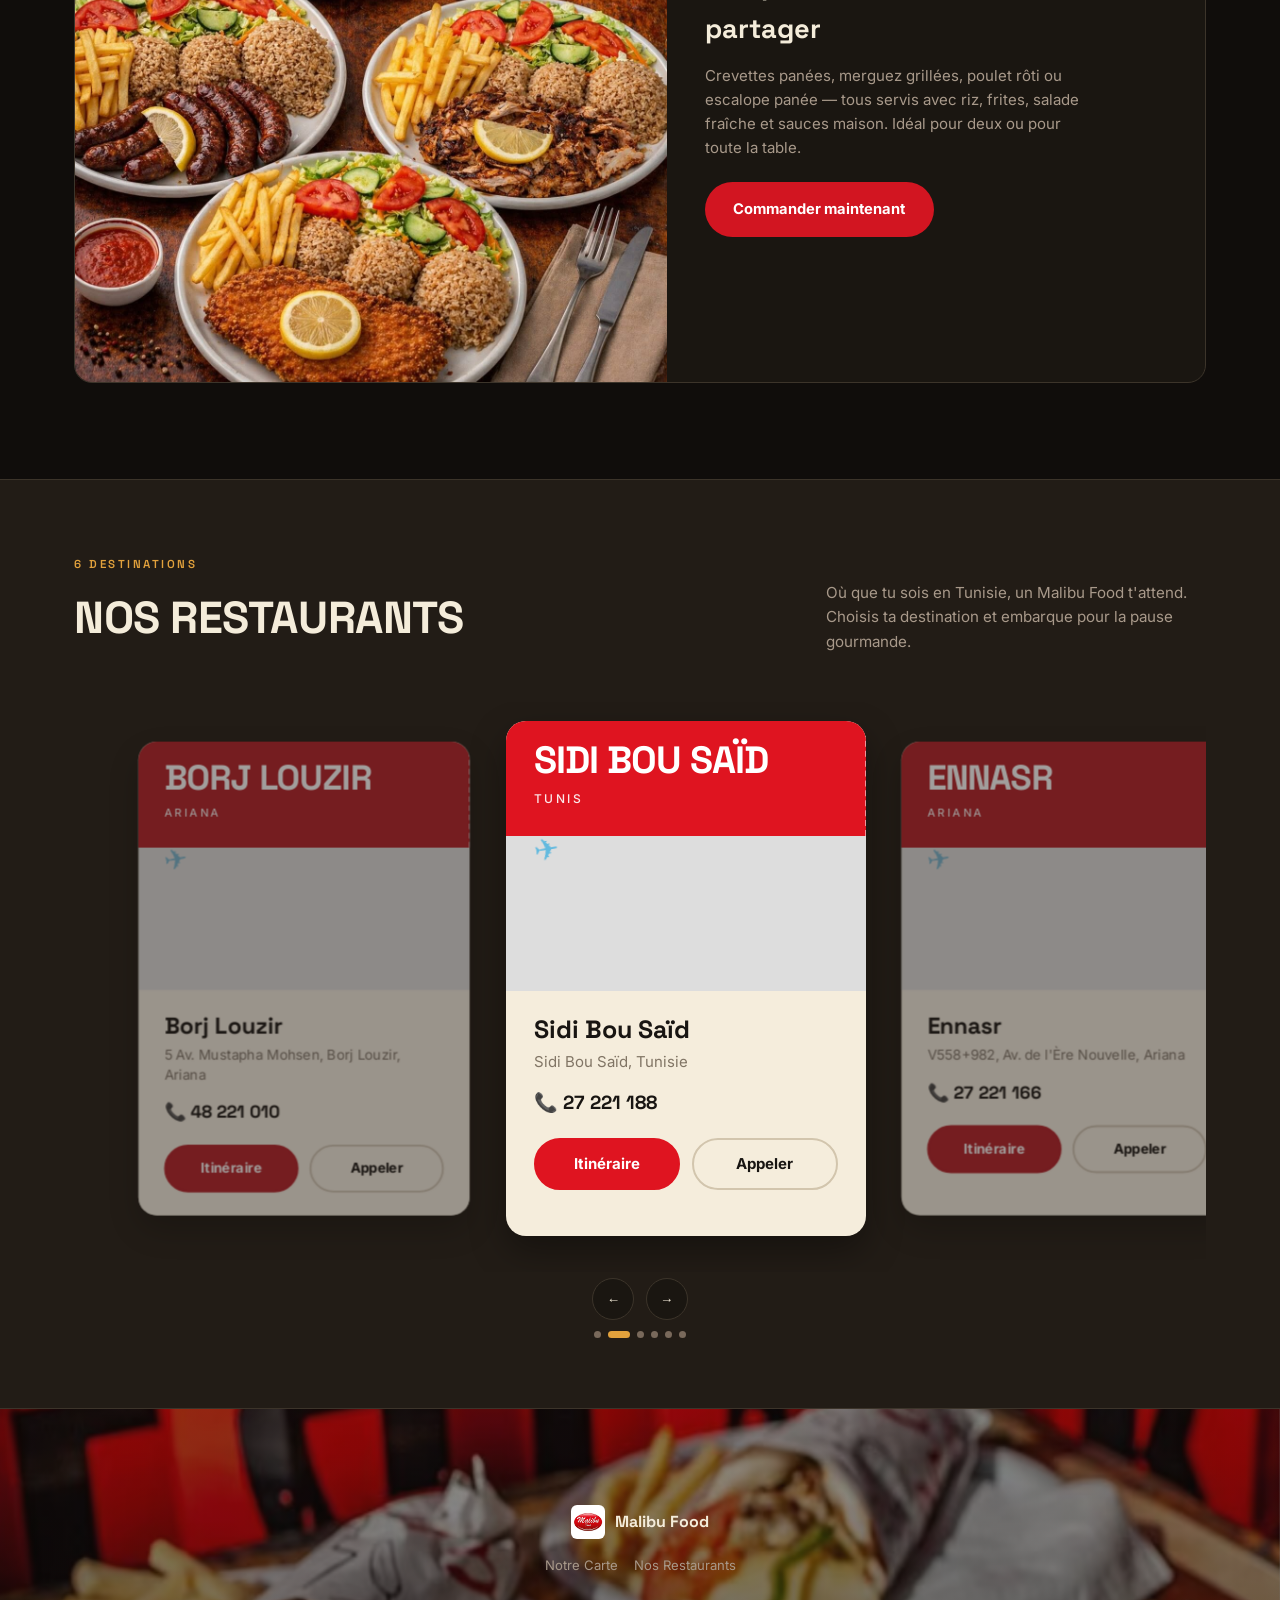
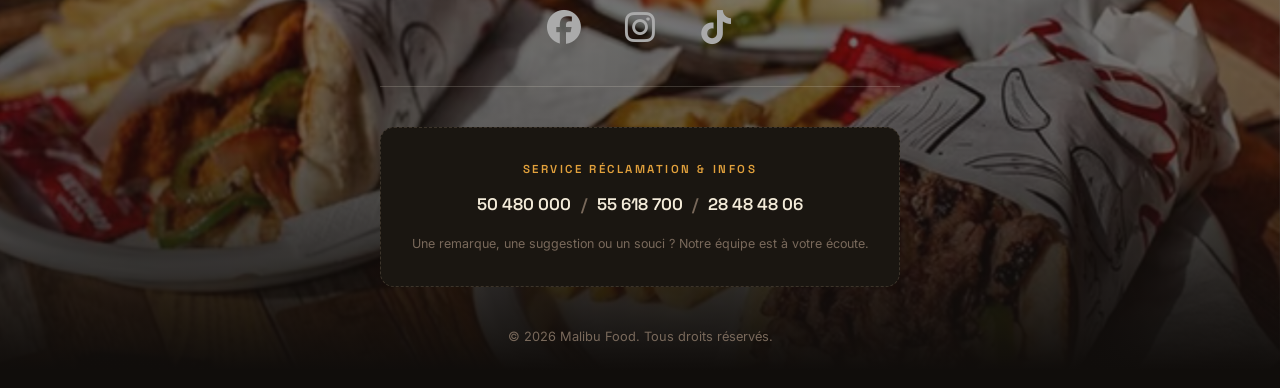
==== commit ea33bcb5: "Update index.html" ====
--- a/index.html
+++ b/index.html
@@ -4,7 +4,7 @@
 <meta charset="UTF-8">
 <meta name="viewport" content="width=device-width, initial-scale=1.0">
 <meta name="description" content="Malibu Food — Fast-food tunisien depuis 2008. Chawarma, crevettes, poulet crispy et pizzas dans 6 restaurants à travers la Tunisie.">
-<link rel="icon"  href=".img/logo.jpg">
+<link rel="icon" type="image/jpeg" href="img/logo.jpg">
 <link rel="stylesheet" href="malibu.css">
 <title>MALIBU FOOD</title>
 
@@ -48,7 +48,7 @@
     
     </div>
   </section>
-
+  
   <!-- ================= ABOUT ================= -->
   <section class="about">
     <div class="wrap about-grid">
@@ -77,86 +77,378 @@
         <span class="script">nos best-sellers</span>
       </div>
 
-      <div class="horizontal-carousel menu-carousel" data-carousel="menu">
-
-        <!-- CARD 1 -->
-        <div class="ticket-card">
-          <div class="ticket-photo">
-            <img src="img/sandwish chevrettes.jpg" alt="Sandwich chevrettes croustillantes Malibu Food">
-            <span class="ticket-badge">Spécialité Mer</span>
-          </div>
-          <div class="ticket-perf"></div>
-          <div class="ticket-content">
-            <div class="ticket-tagline"><span>N° 01</span><span>Sandwich</span></div>
-            <h3>Sandwich Chevrettes</h3>
-            <p>Chevrettes panées croustillantes dans un pain artisanal, garnies de salade fraîche et de sauces maison au choix.</p>
-          </div>
-        </div>
-
-        <!-- CARD 2 -->
-        <div class="ticket-card">
-          <div class="ticket-photo">
-            <img src="img/tempura-clean.jpg" alt="Plat tempura crevettes Malibu Food">
-            <span class="ticket-badge">Assiette</span>
-          </div>
-          <div class="ticket-perf"></div>
-          <div class="ticket-content">
-            <div class="ticket-tagline"><span>N° 02</span><span>Assiette</span></div>
-            <h3>Plat Tempura Crevettes</h3>
-            <p>Crevettes tempura dorées, servies avec riz parfumé, frites croustillantes, salade composée et quartier de citron.</p>
-          </div>
-        </div>
-
-        <!-- CARD 3 -->
-        <div class="ticket-card">
-          <div class="ticket-photo">
-            <img src="img/chawarma-clean.jpg" alt="Sandwich chawarma Malibu Food">
-            <span class="ticket-badge">Incontournable</span>
-          </div>
-          <div class="ticket-perf"></div>
-          <div class="ticket-content">
-            <div class="ticket-tagline"><span>N° 03</span><span>Sandwich</span></div>
-            <h3>Sandwich Chawarma</h3>
-            <p>Viande grillée à la broche, pain traditionnel tout juste sorti du four, frites croustillantes et sauces maison.</p>
-          </div>
-        </div>
-
-        <!-- CARD 4 -->
-        <div class="ticket-card">
-          <div class="ticket-photo">
-            <img src="img/crispy-plate.jpg" alt="Plat crispy chicken Malibu Food">
-            <span class="ticket-badge">Poulet</span>
-          </div>
-          <div class="ticket-perf"></div>
-          <div class="ticket-content">
-            <div class="ticket-tagline"><span>N° 04</span><span>Sandwich &amp; Plat</span></div>
-            <h3>Crispy Chicken</h3>
-            <p>Morceaux de poulet panés ultra-croustillants, accompagnés de frites, riz parfumé et sauces au choix.</p>
-          </div>
-        </div>
-
-        <!-- CARD 5 -->
-        <div class="ticket-card">
-          <div class="ticket-photo">
-            <img src="img/pizza.jpg" alt="Pizza 4 saisons Malibu Food">
-            <span class="ticket-badge">Pizza</span>
-          </div>
-          <div class="ticket-perf"></div>
-          <div class="ticket-content">
-            <div class="ticket-tagline"><span>N° 05</span><span>Pizza</span></div>
-            <h3>Pizza 4 Saisons</h3>
-            <p>Base tomate, mozzarella généreuse, champignons, olives noires et piments verts, cuite au four.</p>
-          </div>
-        </div>
-
-      </div>
-      </div>
-
+      <!-- MENU CATEGORIES -->
+      <div class="menu-categories" role="tablist" aria-label="Catégories du menu">
+        <button class="menu-category active" type="button" data-category="sandwich" role="tab" aria-selected="true">SANDWICH</button>
+        <button class="menu-category" type="button" data-category="plats" role="tab" aria-selected="false">PLATS</button>
+        <button class="menu-category" type="button" data-category="pizza" role="tab" aria-selected="false">PIZZA</button>
+      </div>
+
+      <!-- ================= SANDWICH ================= -->
+      <div class="menu-panel active" id="menu-sandwich" data-panel="sandwich" role="tabpanel">
+        <div class="horizontal-carousel menu-carousel" data-carousel="menu-sandwich">
+
+          <div class="ticket-card">
+            <div class="ticket-photo">
+              <img src="img/sandwish chevrettes.jpg" alt="Sandwich chevrettes croustillantes Malibu Food">
+              <span class="ticket-badge">Spécialité Mer</span>
+            </div>
+            <div class="ticket-perf"></div>
+            <div class="ticket-content">
+              <div class="ticket-tagline"><span>N° 01</span><span>Sandwich</span></div>
+              <h3>Sandwich Chevrettes</h3>
+              <p>Chevrettes panées croustillantes dans un pain artisanal, garnies de salade fraîche et de sauces maison au choix.</p>
+              <div class="ticket-price">13,800 DT</div>
+            </div>
+          </div>
+
+          <div class="ticket-card">
+            <div class="ticket-photo">
+              <img src="img/chawarma-clean.jpg" alt="Sandwich chawarma Malibu Food">
+              <span class="ticket-badge">Incontournable</span>
+            </div>
+            <div class="ticket-perf"></div>
+            <div class="ticket-content">
+              <div class="ticket-tagline"><span>N° 02</span><span>Sandwich</span></div>
+              <h3>Sandwich Chawarma</h3>
+              <p>Viande grillée à la broche, pain traditionnel tout juste sorti du four, frites croustillantes et sauces maison.</p>
+              <div class="ticket-price">12,600 DT</div>
+            </div>
+            
+          </div>
+           <div class="ticket-card">
+            <div class="ticket-photo">
+              <img src="img/crispi.png" alt="Sandwich crispy Malibu Food">
+              <span class="ticket-badge">Incontournable</span>
+            </div>
+            <div class="ticket-perf"></div>
+            <div class="ticket-content">
+              <div class="ticket-tagline"><span>N° 03</span><span>Sandwich</span></div>
+              <h3>Sandwich Crispy </h3>
+              <p>Poulet pané ultra-croustillant, pain moelleux, salade fraîche et sauces maison au choix.</p>
+              <div class="ticket-price">12,600 DT</div>
+            </div>
+          </div>
+
+          <div class="ticket-card">
+            <div class="ticket-photo">
+              <img src="img/jambon.png" alt="Sandwich jambon Malibu Food">
+              <span class="ticket-badge">Classique</span>
+            </div>
+            <div class="ticket-perf"></div>
+            <div class="ticket-content">
+              <div class="ticket-tagline"><span>N° 04</span><span>Sandwich</span></div>
+              <h3>Sandwich Jambon</h3>
+              <p>Jambon fondant dans un pain moelleux, garni de salade fraîche et de sauces maison au choix.</p>
+              <div class="ticket-price">10,800 DT</div>
+            </div>
+          </div>
+
+          <div class="ticket-card">
+            <div class="ticket-photo">
+              <img src="img/thon.png" alt="Sandwich thon Malibu Food">
+              <span class="ticket-badge">Classique</span>
+            </div>
+            <div class="ticket-perf"></div>
+            <div class="ticket-content">
+              <div class="ticket-tagline"><span>N° 05</span><span>Sandwich</span></div>
+              <h3>Sandwich Thon</h3>
+              <p>Thon généreux, œuf et légumes frais dans un pain traditionnel, accompagné de nos sauces maison.</p>
+              <div class="ticket-price">10,800 DT</div>
+            </div>
+          </div>
+
+          <div class="ticket-card">
+            <div class="ticket-photo">
+              <img src="img/nuguest.png" alt="Sandwich nuggets Malibu Food">
+              <span class="ticket-badge">Poulet</span>
+            </div>
+            <div class="ticket-perf"></div>
+            <div class="ticket-content">
+              <div class="ticket-tagline"><span>N° 06</span><span>Sandwich</span></div>
+              <h3>Sandwich Nuggets</h3>
+              <p>Nuggets de poulet croustillants, pain artisanal, salade fraîche et sauces maison au choix.</p>
+              <div class="ticket-price">12,600 DT</div>
+            </div>
+          </div>
+
+          <div class="ticket-card">
+            <div class="ticket-photo">
+              <img src="img/courdon bleu.png" alt="Sandwich cordon bleu Malibu Food">
+              <span class="ticket-badge">Incontournable</span>
+            </div>
+            <div class="ticket-perf"></div>
+            <div class="ticket-content">
+              <div class="ticket-tagline"><span>N° 07</span><span>Sandwich</span></div>
+              <h3>Sandwich Cordon Bleu</h3>
+              <p>Cordon bleu doré et fondant, pain moelleux, salade fraîche et sauces maison au choix.</p>
+              <div class="ticket-price">12,600 DT</div>
+            </div>
+          </div>
+
+          <div class="ticket-card">
+            <div class="ticket-photo">
+              <img src="img/escalope panne.png" alt="Sandwich escalope panée Malibu Food">
+              <span class="ticket-badge">Poulet</span>
+            </div>
+            <div class="ticket-perf"></div>
+            <div class="ticket-content">
+              <div class="ticket-tagline"><span>N° 08</span><span>Sandwich</span></div>
+              <h3>Sandwich Escalope Panée</h3>
+              <p>Escalope de poulet panée et croustillante, pain traditionnel, salade fraîche et sauces maison.</p>
+              <div class="ticket-price">12,600 DT</div>
+            </div>
+          </div>
+
+          <div class="ticket-card">
+            <div class="ticket-photo">
+              <img src="img/escalope grille.png" alt="Sandwich escalope grillée Malibu Food">
+              <span class="ticket-badge">Poulet</span>
+            </div>
+            <div class="ticket-perf"></div>
+            <div class="ticket-content">
+              <div class="ticket-tagline"><span>N° 09</span><span>Sandwich</span></div>
+              <h3>Sandwich Escalope Grillée</h3>
+              <p>Escalope de poulet grillée, tomates fraîches, salade et sauces maison au choix.</p>
+              <div class="ticket-price">12,600 DT</div>
+            </div>
+          </div>
+
+        </div>
+      </div>
+
+      <!-- ================= PLATS ================= -->
+      <div class="menu-panel" id="menu-plats" data-panel="plats" role="tabpanel" hidden>
+        <div class="horizontal-carousel menu-carousel" data-carousel="menu-plats">
+
+          <div class="ticket-card">
+            <div class="ticket-photo">
+              <img src="img/plat cheverette.png" alt="Plat crevettes Malibu Food">
+              <span class="ticket-badge">Spécialité Mer</span>
+            </div>
+            <div class="ticket-perf"></div>
+            <div class="ticket-content">
+              <div class="ticket-tagline"><span>N° 01</span><span>Plat</span></div>
+              <h3>Plat Crevettes</h3>
+              <p>Crevettes panées et dorées, servies avec riz parfumé, frites croustillantes, salade fraîche et quartier de citron.</p>
+            </div>
+          </div>
+
+          <div class="ticket-card">
+            <div class="ticket-photo">
+              <img src="img/palt escalope panne.png" alt="Plat escalope panée Malibu Food">
+              <span class="ticket-badge">Poulet</span>
+            </div>
+            <div class="ticket-perf"></div>
+            <div class="ticket-content">
+              <div class="ticket-tagline"><span>N° 02</span><span>Plat</span></div>
+              <h3>Plat Escalope Panée</h3>
+              <p>Escalope de poulet panée et croustillante, riz parfumé, frites, salade fraîche et sauces maison.</p>
+              <div class="ticket-price">23,900 DT</div>
+            </div>
+          </div>
+
+          <div class="ticket-card">
+            <div class="ticket-photo">
+              <img src="img/plat crispy.png" alt="Plat crispy Malibu Food">
+              <span class="ticket-badge">Poulet</span>
+            </div>
+            <div class="ticket-perf"></div>
+            <div class="ticket-content">
+              <div class="ticket-tagline"><span>N° 03</span><span>Plat</span></div>
+              <h3>Plat Crispy</h3>
+              <p>Aiguillettes de poulet crispy, riz parfumé, frites croustillantes, salade fraîche et sauces maison.</p>
+              <div class="ticket-price">23,900 DT</div>
+            </div>
+          </div>
+
+          <div class="ticket-card">
+            <div class="ticket-photo">
+              <img src="img/plat courdon blue.png" alt="Plat cordon bleu Malibu Food">
+              <span class="ticket-badge">Incontournable</span>
+            </div>
+            <div class="ticket-perf"></div>
+            <div class="ticket-content">
+              <div class="ticket-tagline"><span>N° 04</span><span>Plat</span></div>
+              <h3>Plat Cordon Bleu</h3>
+              <p>Cordon bleu doré et fondant, riz parfumé, frites, salade fraîche et sauces maison au choix.</p>
+              <div class="ticket-price">24,900 DT</div>
+            </div>
+          </div>
+
+          <div class="ticket-card">
+            <div class="ticket-photo">
+              <img src="img/plat escalope grille.png" alt="Plat escalope grillée Malibu Food">
+              <span class="ticket-badge">Grillade</span>
+            </div>
+            <div class="ticket-perf"></div>
+            <div class="ticket-content">
+              <div class="ticket-tagline"><span>N° 05</span><span>Plat</span></div>
+              <h3>Plat Escalope Grillée</h3>
+              <p>Escalope de poulet grillée, riz parfumé, frites, salade fraîche et sauces maison au choix.</p>
+              <div class="ticket-price">24,900 DT</div>
+            </div>
+          </div>
+
+          <div class="ticket-card">
+            <div class="ticket-photo">
+              <img src="img/plat viande hachee.png" alt="Plat viande hachée Malibu Food">
+              <span class="ticket-badge">Grillade</span>
+            </div>
+            <div class="ticket-perf"></div>
+            <div class="ticket-content">
+              <div class="ticket-tagline"><span>N° 06</span><span>Plat</span></div>
+              <h3>Plat Viande Hachée</h3>
+              <p>Steak de viande hachée grillé, riz parfumé, frites, salade fraîche et sauces maison au choix.</p>
+              <div class="ticket-price">26,400 DT</div>
+            </div>
+          </div>
+
+        </div>
+      </div>
+
+      <!-- ================= PIZZA ================= -->
+      <div class="menu-panel" id="menu-pizza" data-panel="pizza" role="tabpanel" hidden>
+        <div class="horizontal-carousel menu-carousel" data-carousel="menu-pizza">
+
+          <div class="ticket-card">
+            <div class="ticket-photo">
+              <img src="img/4 fromage.png" alt="Pizza 4 fromages Malibu Food">
+              <span class="ticket-badge">Fromage</span>
+            </div>
+            <div class="ticket-perf"></div>
+            <div class="ticket-content">
+              <div class="ticket-tagline"><span>N° 01</span><span>Pizza</span></div>
+              <h3>Pizza Quatre Fromages</h3>
+              <p>Sauce blanche, mozzarella, gruyère, cheddar, roquefort, olives et câpres.</p>
+              <div class="ticket-price">21,000 DT</div>
+            </div>
+          </div>
+
+          <div class="ticket-card">
+            <div class="ticket-photo">
+              <img src="img/fruit de mer.png" alt="Pizza fruits de mer Malibu Food">
+              <span class="ticket-badge">Spécialité Mer</span>
+            </div>
+            <div class="ticket-perf"></div>
+            <div class="ticket-content">
+              <div class="ticket-tagline"><span>N° 02</span><span>Pizza</span></div>
+              <h3>Pizza Fruit de Mer</h3>
+              <p>Sauce tomate, mozzarella, chevrettes, calamar, moules, seiches, olives et câpres.</p>
+              <div class="ticket-price">21,000 DT</div>
+            </div>
+          </div>
+
+          <div class="ticket-card">
+            <div class="ticket-photo">
+              <img src="img/pizza escalope.png" alt="Pizza escalope Malibu Food">
+              <span class="ticket-badge">Poulet</span>
+            </div>
+            <div class="ticket-perf"></div>
+            <div class="ticket-content">
+              <div class="ticket-tagline"><span>N° 03</span><span>Pizza</span></div>
+              <h3>Pizza Escalope</h3>
+              <p>Sauce tomate, mozzarella, escalope, olives et câpres.</p>
+              <div class="ticket-price">13,000 DT</div>
+            </div>
+          </div>
+
+          <div class="ticket-card">
+            <div class="ticket-photo">
+              <img src="img/4sesion.png" alt="Pizza 4 saisons Malibu Food">
+              <span class="ticket-badge">Pizza</span>
+            </div>
+            <div class="ticket-perf"></div>
+            <div class="ticket-content">
+              <div class="ticket-tagline"><span>N° 04</span><span>Pizza</span></div>
+              <h3>Pizza Quatre Saisons</h3>
+              <p>Sauce tomate, mozzarella, tomates, oignons, champignons, jambon, thon, olives et câpres.</p>
+              <div class="ticket-price">13,000 DT</div>
+            </div>
+          </div>
+
+          <div class="ticket-card">
+            <div class="ticket-photo">
+              <img src="img/p neptune.png" alt="Pizza Neptune Malibu Food">
+              <span class="ticket-badge">Spécialité Mer</span>
+            </div>
+            <div class="ticket-perf"></div>
+            <div class="ticket-content">
+              <div class="ticket-tagline"><span>N° 05</span><span>Pizza</span></div>
+              <h3>Pizza Neptune</h3>
+              <p>Sauce tomate, mozzarella, olives, câpres et thon.</p>
+              <div class="ticket-price">11,000 DT</div>
+            </div>
+          </div>
+
+          <div class="ticket-card">
+            <div class="ticket-photo">
+              <img src="img/vegetiren.png" alt="Pizza végétarienne Malibu Food">
+              <span class="ticket-badge">Végétarienne</span>
+            </div>
+            <div class="ticket-perf"></div>
+            <div class="ticket-content">
+              <div class="ticket-tagline"><span>N° 06</span><span>Pizza</span></div>
+              <h3>Pizza Végétarienne</h3>
+              <p>Sauce tomate, mozzarella, champignons, tomate cerise, poivron, oignon, olives et câpres.</p>
+              <div class="ticket-price">11,000 DT</div>
+            </div>
+          </div>
+
+          <div class="ticket-card">
+            <div class="ticket-photo">
+              <img src="img/pepironne.png" alt="Pizza pepperoni Malibu Food">
+              <span class="ticket-badge">Incontournable</span>
+            </div>
+            <div class="ticket-perf"></div>
+            <div class="ticket-content">
+              <div class="ticket-tagline"><span>N° 07</span><span>Pizza</span></div>
+              <h3>Pizza Pepperoni</h3>
+              <p>Sauce tomate, mozzarella, pepperoni, olives et câpres.</p>
+              <div class="ticket-price">11,000 DT</div>
+            </div>
+          </div>
+
+          <div class="ticket-card">
+            <div class="ticket-photo">
+              <img src="img/marguerita.png" alt="Pizza Margherita Malibu Food">
+              <span class="ticket-badge">Classique</span>
+            </div>
+            <div class="ticket-perf"></div>
+            <div class="ticket-content">
+              <div class="ticket-tagline"><span>N° 08</span><span>Pizza</span></div>
+              <h3>Pizza Margherita</h3>
+              <p>Sauce tomate, mozzarella, olives et câpres.</p>
+              <div class="ticket-price">10,000 DT</div>
+            </div>
+          </div>
+
+        </div>
+      </div>
+      <section class="delivery-apps">
+    <div class="wrap delivery-apps-inner">
+      <span class="delivery-apps-label">Commandez en un clic sur</span>
+      <div class="delivery-apps-buttons">
+        <a href="https://glovoapp.com/en/tn/tunis" target="_blank" rel="noopener" class="delivery-app-btn">
+          <img src="img/glovo.jpg" alt="Commander sur Glovo">
+          <span>Glovo</span>
+        </a>
+        <a href="https://delivery.yassir.com/fr/restaurants" target="_blank" rel="noopener" class="delivery-app-btn">
+          <img src="img/yassir.png" alt="Commander sur Yassir">
+          <span>Yassir</span>
+        </a>
+        <a href="https://kooldelivery.com/" target="_blank" rel="noopener" class="delivery-app-btn">
+          <img src="img/kool.png" alt="Commander sur Kool">
+          <span>Kool</span>
+        </a>
+      </div>
+    </div>
+  </section>
       <!-- WIDE PLATTER BANNER -->
       <div class="platter-banner">
         <img src="img/hero-clean.jpg" alt="Formules plateaux Malibu Food : crevettes, merguez, poulet grillé et escalope">
         <div class="platter-copy">
-          <span class="eyebrow">N° 06 · Formules</span>
+          <span class="eyebrow">Formules</span>
           <h3>Nos plateaux à partager</h3>
           <p>Crevettes panées, merguez grillées, poulet rôti ou escalope panée — tous servis avec riz, frites, salade fraîche et sauces maison. Idéal pour deux ou pour toute la table.</p>
           <a href="#restaurants" class="btn btn-primary" style="align-self:flex-start;">Commander maintenant</a>
@@ -337,661 +629,428 @@
     
     <p class="copy">&copy; 2026 Malibu Food. Tous droits réservés.</p>
   </footer>
-
-<script>
-document.addEventListener("DOMContentLoaded", function () {
-
-  document.querySelectorAll(".horizontal-carousel").forEach(function (carousel) {
-
-    const cards = Array.from(carousel.children);
-
-    if (!cards.length) return;
-
-
-    /* =========================
-       SIDE PADDING
-       Allows first/last cards
-       to reach the center
-    ========================= */
-
-    function updateSidePadding() {
-
-      const first = cards[0];
-      const last = cards[cards.length - 1];
-
-      if (!first || !last) return;
-
-      const carouselWidth = carousel.clientWidth;
-
-      const firstWidth =
-        first.getBoundingClientRect().width;
-
-      const lastWidth =
-        last.getBoundingClientRect().width;
-
-      const left =
-        Math.max(
-          0,
-          (carouselWidth - firstWidth) / 2
-        );
-
-      const right =
-        Math.max(
-          0,
-          (carouselWidth - lastWidth) / 2
-        );
-
-      carousel.style.paddingLeft =
-        left + "px";
-
-      carousel.style.paddingRight =
-        right + "px";
+  <script> 
+
+  document.addEventListener("DOMContentLoaded", function () {
+
+    /* =========================================================
+      MENU TABS — SANDWICH / PLATS / PIZZA
+    ========================================================= */
+
+    const menuButtons = document.querySelectorAll(".menu-category");
+    const menuPanels = document.querySelectorAll(".menu-panel");
+
+    function showMenu(category) {
+
+      menuButtons.forEach(function (button) {
+        const active = button.dataset.category === category;
+
+        button.classList.toggle("active", active);
+        button.setAttribute("aria-selected", active ? "true" : "false");
+      });
+
+      menuPanels.forEach(function (panel) {
+        const active = panel.dataset.panel === category;
+
+        panel.hidden = !active;
+        panel.classList.toggle("active", active);
+
+        if (active) {
+          const carousel = panel.querySelector(".horizontal-carousel");
+
+          if (carousel) {
+            carousel.scrollLeft = 0;
+
+            requestAnimationFrame(function () {
+              updateCarouselActive(carousel);
+            });
+          }
+        }
+      });
     }
 
-
-    /* =========================
-       CONTROLS
-    ========================= */
-
-    const controls =
-      document.createElement("div");
-
-    controls.className =
-      "carousel-controls";
-
-    const prev =
-      document.createElement("button");
-
-    const next =
-      document.createElement("button");
-
-    prev.type = "button";
-    next.type = "button";
-
-    prev.setAttribute(
-      "aria-label",
-      "Carte précédente"
-    );
-
-    next.setAttribute(
-      "aria-label",
-      "Carte suivante"
-    );
-
-    prev.innerHTML =
-      '<i class="fa-solid fa-chevron-left"></i>';
-
-    next.innerHTML =
-      '<i class="fa-solid fa-chevron-right"></i>';
-
-    controls.append(prev, next);
-
-    carousel.after(controls);
-
-
-    /* =========================
-       DOTS
-    ========================= */
-
-    const dots =
-      document.createElement("div");
-
-    dots.className =
-      "carousel-dots";
-
-    const dotsList =
-      cards.map(function (card, index) {
-
-        const dot =
-          document.createElement("button");
+    menuButtons.forEach(function (button) {
+      button.addEventListener("click", function () {
+        showMenu(button.dataset.category);
+      });
+    });
+
+
+    /* =========================================================
+      CAROUSELS
+    ========================================================= */
+
+    document.querySelectorAll(".horizontal-carousel").forEach(function (carousel) {
+
+      const cards = Array.from(carousel.children);
+      if (!cards.length) return;
+
+      /* ---------- Controls ---------- */
+
+      const controls = document.createElement("div");
+      controls.className = "carousel-controls";
+
+      const prev = document.createElement("button");
+      const next = document.createElement("button");
+
+      prev.type = "button";
+      next.type = "button";
+
+      prev.innerHTML = "←";
+      next.innerHTML = "→";
+
+      prev.setAttribute("aria-label", "Précédent");
+      next.setAttribute("aria-label", "Suivant");
+
+      controls.appendChild(prev);
+      controls.appendChild(next);
+
+      carousel.parentNode.insertBefore(controls, carousel.nextSibling);
+
+
+      /* ---------- Dots ---------- */
+
+      const dots = document.createElement("div");
+      dots.className = "carousel-dots";
+
+      const dotsList = [];
+
+      cards.forEach(function (_, index) {
+
+        const dot = document.createElement("button");
 
         dot.type = "button";
-
         dot.setAttribute(
           "aria-label",
-          "Carte " + (index + 1)
+          "Afficher la carte " + (index + 1)
         );
 
-        dot.addEventListener(
-          "click",
-          function () {
-            goTo(index);
+        dot.addEventListener("click", function () {
+          goTo(index);
+        });
+
+        dots.appendChild(dot);
+        dotsList.push(dot);
+      });
+
+      controls.parentNode.insertBefore(dots, controls.nextSibling);
+
+
+      /* ---------- Active card ---------- */
+
+      function getActiveIndex() {
+
+        const rect = carousel.getBoundingClientRect();
+        const center = rect.left + rect.width / 2;
+
+        let best = 0;
+        let distance = Infinity;
+
+        cards.forEach(function (card, index) {
+
+          const cardRect = card.getBoundingClientRect();
+          const cardCenter = cardRect.left + cardRect.width / 2;
+          const currentDistance = Math.abs(cardCenter - center);
+
+          if (currentDistance < distance) {
+            distance = currentDistance;
+            best = index;
           }
+        });
+
+        return best;
+      }
+
+
+      window.updateCarouselActive = function (targetCarousel) {
+
+        const c = targetCarousel || carousel;
+        const targetCards = Array.from(c.children);
+
+        if (!targetCards.length) return 0;
+
+        const rect = c.getBoundingClientRect();
+        const center = rect.left + rect.width / 2;
+
+        let best = 0;
+        let distance = Infinity;
+
+        targetCards.forEach(function (card, index) {
+
+          const cardRect = card.getBoundingClientRect();
+          const cardCenter = cardRect.left + cardRect.width / 2;
+          const currentDistance = Math.abs(cardCenter - center);
+
+          if (currentDistance < distance) {
+            distance = currentDistance;
+            best = index;
+          }
+        });
+
+        targetCards.forEach(function (card, index) {
+          card.classList.toggle("is-active", index === best);
+        });
+
+        if (c === carousel) {
+          dotsList.forEach(function (dot, index) {
+            dot.classList.toggle("active", index === best);
+          });
+        }
+
+        return best;
+      };
+
+
+      /* ---------- Go to card ---------- */
+
+      function goTo(index) {
+
+        index = Math.max(
+          0,
+          Math.min(cards.length - 1, index)
         );
 
-        dots.append(dot);
-
-        return dot;
+        const card = cards[index];
+        if (!card) return;
+
+        const isMenu =
+          carousel.classList.contains("menu-carousel");
+
+        if (isMenu) {
+
+          /* Menu: first card is aligned to the LEFT */
+
+          carousel.scrollTo({
+            left: card.offsetLeft,
+            behavior: "smooth"
+          });
+
+        } else {
+
+          /* Other carousels: keep centered behavior */
+
+          const carouselRect = carousel.getBoundingClientRect();
+          const cardRect = card.getBoundingClientRect();
+
+          const carouselCenter =
+            carouselRect.left + carouselRect.width / 2;
+
+          const cardCenter =
+            cardRect.left + cardRect.width / 2;
+
+          carousel.scrollBy({
+            left: cardCenter - carouselCenter,
+            behavior: "smooth"
+          });
+        }
+      }
+
+
+      /* ---------- Previous ---------- */
+
+      prev.addEventListener("click", function () {
+
+        const current = getActiveIndex();
+
+        if (current > 0) {
+          goTo(current - 1);
+        }
       });
 
-    controls.after(dots);
-
-
-    /* =========================
-       GET ACTIVE CARD
-       Card closest to center
-    ========================= */
-
-    function getActiveIndex() {
-
-      const carouselRect =
-        carousel.getBoundingClientRect();
-
-      const center =
-        carouselRect.left +
-        carouselRect.width / 2;
-
-      let best = 0;
-      let distance = Infinity;
-
-      cards.forEach(function (card, index) {
-
-        const rect =
-          card.getBoundingClientRect();
-
-        const cardCenter =
-          rect.left +
-          rect.width / 2;
-
-        const currentDistance =
-          Math.abs(
-            cardCenter - center
-          );
-
-        if (currentDistance < distance) {
-
-          distance =
-            currentDistance;
-
-          best = index;
+
+      /* ---------- Next ---------- */
+
+      next.addEventListener("click", function () {
+
+        const current = getActiveIndex();
+
+        if (current < cards.length - 1) {
+          goTo(current + 1);
         }
-
       });
 
-      return best;
-    }
-
-
-    /* =========================
-       UPDATE ACTIVE
-    ========================= */
-
-    function updateActive() {
-
-      const index =
-        getActiveIndex();
-
-      cards.forEach(function (card, i) {
-
-        card.classList.toggle(
-          "is-active",
-          i === index
-        );
-
+
+      /* ---------- Scroll ---------- */
+
+      let scrollFrame = null;
+
+      carousel.addEventListener(
+        "scroll",
+        function () {
+
+          if (scrollFrame) return;
+
+          scrollFrame = requestAnimationFrame(function () {
+            updateCarouselActive(carousel);
+            scrollFrame = null;
+          });
+        },
+        { passive: true }
+      );
+
+
+      /* ---------- Mouse wheel ---------- */
+
+      carousel.addEventListener(
+        "wheel",
+        function (event) {
+
+          if (Math.abs(event.deltaY) > Math.abs(event.deltaX)) {
+            event.preventDefault();
+            carousel.scrollLeft += event.deltaY;
+          }
+        },
+        { passive: false }
+      );
+
+
+      /* =======================================================
+        MOUSE DRAG
+      ======================================================= */
+
+      let isDragging = false;
+      let startX = 0;
+      let startScrollLeft = 0;
+      let moved = false;
+
+      carousel.addEventListener("mousedown", function (event) {
+
+        if (event.button !== 0) return;
+
+        isDragging = true;
+        moved = false;
+
+        startX = event.pageX;
+        startScrollLeft = carousel.scrollLeft;
+
+        carousel.classList.add("is-dragging");
+
+        event.preventDefault();
       });
 
-      dotsList.forEach(function (dot, i) {
-
-        dot.classList.toggle(
-          "active",
-          i === index
-        );
-
+
+      window.addEventListener("mousemove", function (event) {
+
+        if (!isDragging) return;
+
+        const distance = event.pageX - startX;
+
+        if (Math.abs(distance) > 3) {
+          moved = true;
+        }
+
+        carousel.scrollLeft =
+          startScrollLeft - distance;
       });
 
-      return index;
-    }
-
-
-    /* =========================
-       CENTER CARD
-    ========================= */
-
-    function centerCard(
-      index,
-      smooth = true
-    ) {
-
-      index = Math.max(
-        0,
-        Math.min(
-          cards.length - 1,
-          index
-        )
+
+      window.addEventListener("mouseup", function () {
+
+        if (!isDragging) return;
+
+        isDragging = false;
+
+        carousel.classList.remove("is-dragging");
+
+        if (moved) {
+          const current = getActiveIndex();
+          goTo(current);
+        }
+      });
+
+
+      /* =======================================================
+        MOBILE TOUCH
+      ======================================================= */
+
+      let touchStartX = 0;
+      let touchStartScroll = 0;
+
+      carousel.addEventListener(
+        "touchstart",
+        function (event) {
+
+          if (!event.touches.length) return;
+
+          touchStartX = event.touches[0].pageX;
+          touchStartScroll = carousel.scrollLeft;
+        },
+        { passive: true }
       );
 
-      const card =
-        cards[index];
-
-      if (!card) return;
-
-      const carouselRect =
-        carousel.getBoundingClientRect();
-
-      const cardRect =
-        card.getBoundingClientRect();
-
-      const carouselCenter =
-        carouselRect.left +
-        carouselRect.width / 2;
-
-      const cardCenter =
-        cardRect.left +
-        cardRect.width / 2;
-
-      const difference =
-        cardCenter -
-        carouselCenter;
-
-      if (Math.abs(difference) < 2) {
-        return;
+
+      carousel.addEventListener(
+        "touchmove",
+        function (event) {
+
+          if (!event.touches.length) return;
+
+          const distance =
+            event.touches[0].pageX - touchStartX;
+
+          carousel.scrollLeft =
+            touchStartScroll - distance;
+        },
+        { passive: true }
+      );
+
+
+      carousel.addEventListener(
+        "touchend",
+        function () {
+
+          setTimeout(function () {
+            goTo(getActiveIndex());
+          }, 80);
+        },
+        { passive: true }
+      );
+
+
+      /* ---------- Initial state ---------- */
+
+      if (carousel.classList.contains("menu-carousel")) {
+        carousel.scrollLeft = 0;
       }
 
-      carousel.scrollBy({
-        left: difference,
-        behavior:
-          smooth
-            ? "smooth"
-            : "auto"
+      requestAnimationFrame(function () {
+        updateCarouselActive(carousel);
       });
-    }
-
-
-    /* =========================
-       GO TO CARD
-    ========================= */
-
-    function goTo(index) {
-
-      centerCard(
-        index,
-        true
-      );
-    }
-
-
-    /* =========================
-       PREVIOUS
-    ========================= */
-
-    prev.addEventListener(
-      "click",
-      function () {
-
-        const current =
-          getActiveIndex();
-
-        if (current > 0) {
-
-          goTo(
-            current - 1
-          );
-        }
-
-      }
-    );
-
-
-    /* =========================
-       NEXT
-    ========================= */
-
-    next.addEventListener(
-      "click",
-      function () {
-
-        const current =
-          getActiveIndex();
-
-        if (
-          current <
-          cards.length - 1
-        ) {
-
-          goTo(
-            current + 1
-          );
-        }
-
-      }
-    );
-
-
-    /* =========================
-       SCROLL
-    ========================= */
-
-    let frame = null;
-
-    carousel.addEventListener(
-      "scroll",
-      function () {
-
-        if (frame) return;
-
-        frame =
-          requestAnimationFrame(
-            function () {
-
-              updateActive();
-
-              frame = null;
+
+    });
+
+
+    /* =========================================================
+      RESIZE
+    ========================================================= */
+
+    let resizeTimer;
+
+    window.addEventListener("resize", function () {
+
+      clearTimeout(resizeTimer);
+
+      resizeTimer = setTimeout(function () {
+
+        document
+          .querySelectorAll(".horizontal-carousel")
+          .forEach(function (carousel) {
+
+            if (
+              carousel.classList.contains("menu-carousel")
+            ) {
+              updateCarouselActive(carousel);
+            } else {
+              updateCarouselActive(carousel);
             }
-          );
-
-      },
-      {
-        passive: true
-      }
-    );
-
-
-    /* =========================
-       MOUSE WHEEL
-    ========================= */
-
-    carousel.addEventListener(
-      "wheel",
-      function (e) {
-
-        if (
-          Math.abs(e.deltaY) >
-          Math.abs(e.deltaX)
-        ) {
-
-          e.preventDefault();
-
-          carousel.scrollLeft +=
-            e.deltaY;
-        }
-
-      },
-      {
-        passive: false
-      }
-    );
-
-
-    /* =========================
-       MOUSE DRAG
-    ========================= */
-
-    let dragging = false;
-    let startX = 0;
-    let startScroll = 0;
-
-    carousel.addEventListener(
-      "mousedown",
-      function (e) {
-
-        if (e.button !== 0) return;
-
-        dragging = true;
-
-        startX =
-          e.pageX;
-
-        startScroll =
-          carousel.scrollLeft;
-
-        carousel.classList.add(
-          "is-dragging"
-        );
-
-        e.preventDefault();
-      }
-    );
-
-
-    window.addEventListener(
-      "mousemove",
-      function (e) {
-
-        if (!dragging) return;
-
-        carousel.scrollLeft =
-          startScroll -
-          (e.pageX - startX);
-      }
-    );
-
-
-    window.addEventListener(
-      "mouseup",
-      function () {
-
-        if (!dragging) return;
-
-        dragging = false;
-
-        carousel.classList.remove(
-          "is-dragging"
-        );
-
-        const index =
-          getActiveIndex();
-
-        centerCard(
-          index,
-          true
-        );
-      }
-    );
-
-
-    /* =========================
-       TOUCH
-    ========================= */
-
-    carousel.addEventListener(
-      "touchstart",
-      function (e) {
-
-        if (!e.touches.length) return;
-
-      },
-      {
-        passive: true
-      }
-    );
-
-
-    carousel.addEventListener(
-      "touchend",
-      function () {
-
-        setTimeout(
-          function () {
-
-            const index =
-              getActiveIndex();
-
-            centerCard(
-              index,
-              true
-            );
-
-          },
-          80
-        );
-
-      },
-      {
-        passive: true
-      }
-    );
-
-
-    /* =========================
-       RESIZE
-    ========================= */
-
-    let resizeTimer;
-
-    window.addEventListener(
-      "resize",
-      function () {
-
-        clearTimeout(
-          resizeTimer
-        );
-
-        resizeTimer =
-          setTimeout(
-            function () {
-
-              /*
-               * Recalculate the space
-               * needed to center cards.
-               */
-              updateSidePadding();
-
-              requestAnimationFrame(
-                function () {
-
-                  const current =
-                    getActiveIndex();
-
-                  centerCard(
-                    current,
-                    false
-                  );
-
-                  updateActive();
-
-                }
-              );
-
-            },
-            100
-          );
-
-      }
-    );
-
-
-    /* =========================
-       INITIALIZE
-       
-       CARD 2 = CENTER
-    ========================= */
-
-    function initialize() {
-
-      /*
-       * First calculate the side space
-       * so cards can reach the center.
-       */
-      updateSidePadding();
-
-      requestAnimationFrame(
-        function () {
-
-          /*
-           * Card index 1 = Card 2
-           */
-          const initialIndex =
-            Math.min(
-              1,
-              cards.length - 1
-            );
-
-          /*
-           * Start with CARD 2
-           * exactly in the center.
-           */
-          centerCard(
-            initialIndex,
-            false
-          );
-
-          requestAnimationFrame(
-            function () {
-
-              updateActive();
-
-            }
-          );
-
-        }
-      );
-    }
-
-
-    /* =========================
-       WAIT FOR IMAGES
-    ========================= */
-
-    const images =
-      carousel.querySelectorAll("img");
-
-    if (!images.length) {
-
-      initialize();
-
-    } else {
-
-      let remaining = 0;
-
-      images.forEach(
-        function (img) {
-
-          if (!img.complete) {
-            remaining++;
-          }
-
-        }
-      );
-
-      if (remaining === 0) {
-
-        initialize();
-
-      } else {
-
-        images.forEach(
-          function (img) {
-
-            if (img.complete) return;
-
-            function loaded() {
-
-              remaining--;
-
-              if (remaining <= 0) {
-                initialize();
-              }
-
-            }
-
-            img.addEventListener(
-              "load",
-              loaded,
-              {
-                once: true
-              }
-            );
-
-            img.addEventListener(
-              "error",
-              loaded,
-              {
-                once: true
-              }
-            );
-
-          }
-        );
-
-      }
-
-    }
+
+          });
+
+      }, 120);
+    });
 
   });
 
-});
-</script>
-
-
+  </script>
 </body>
 </html>
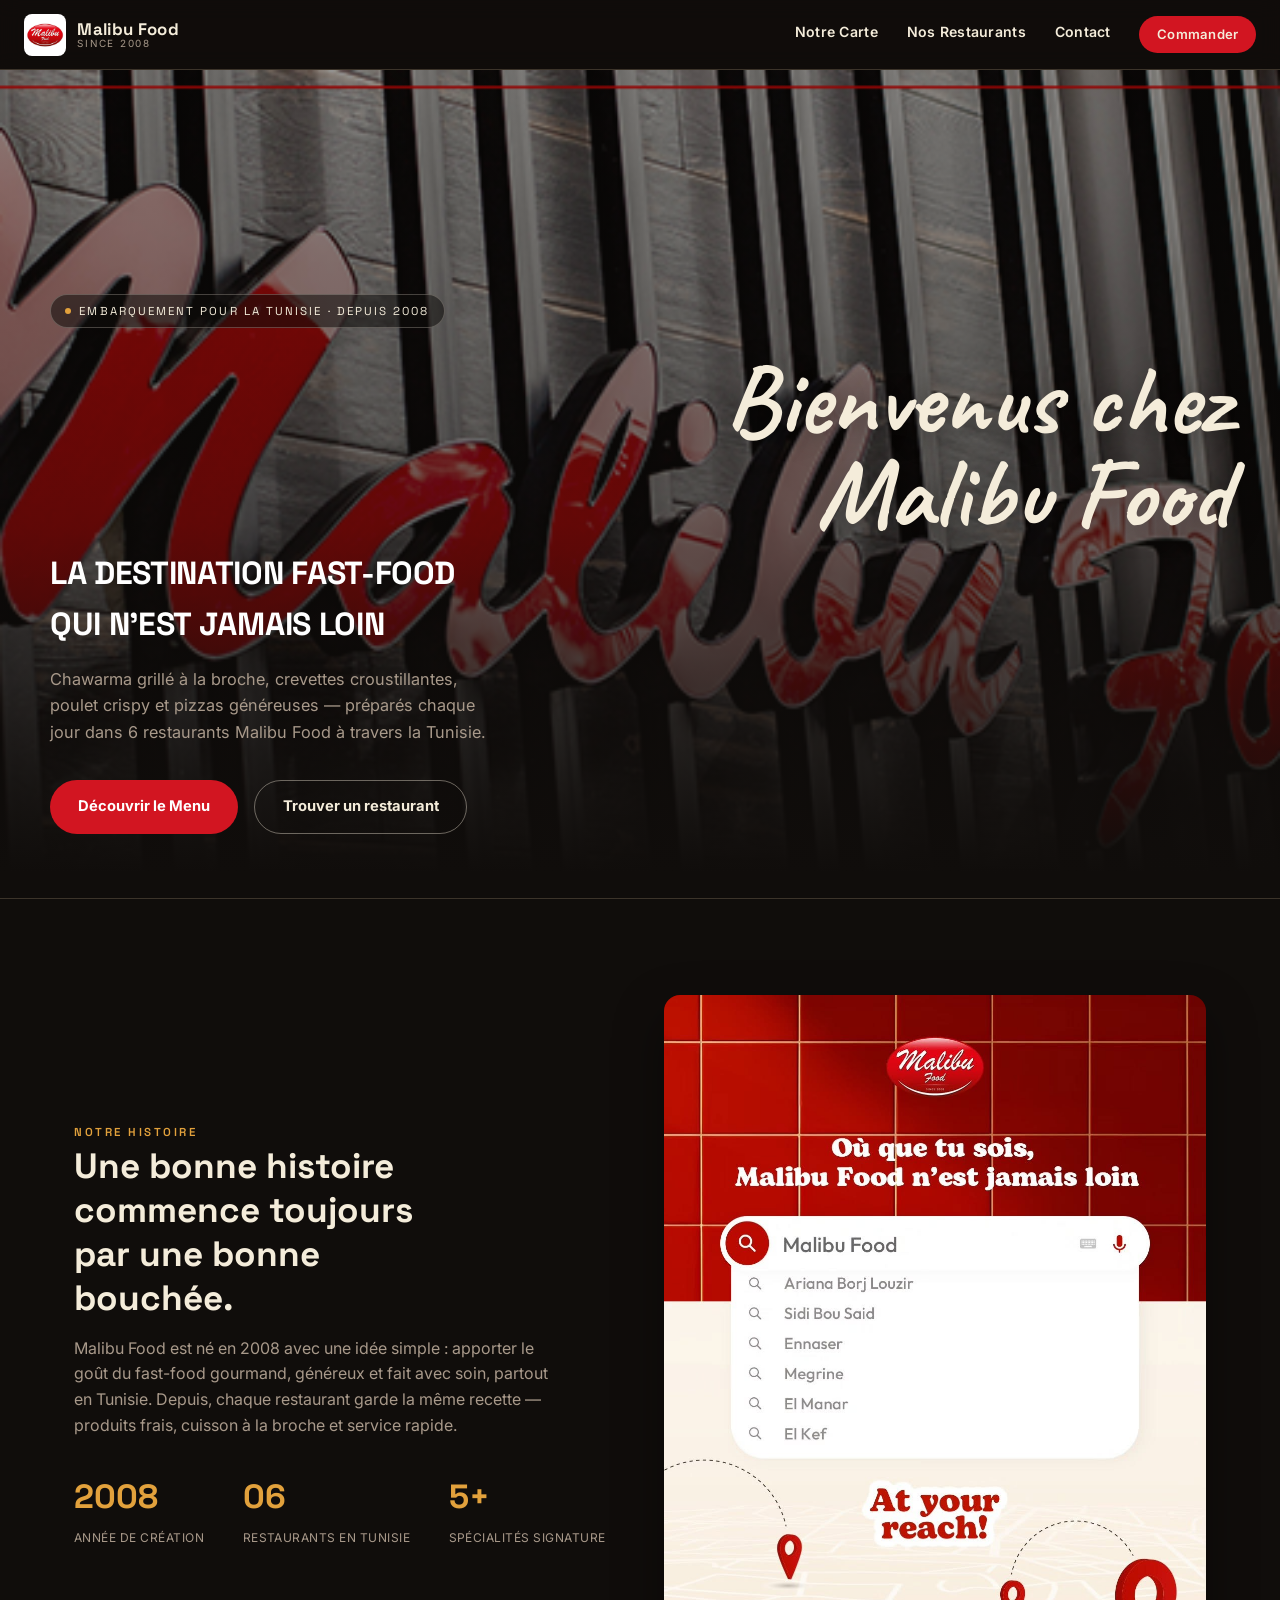
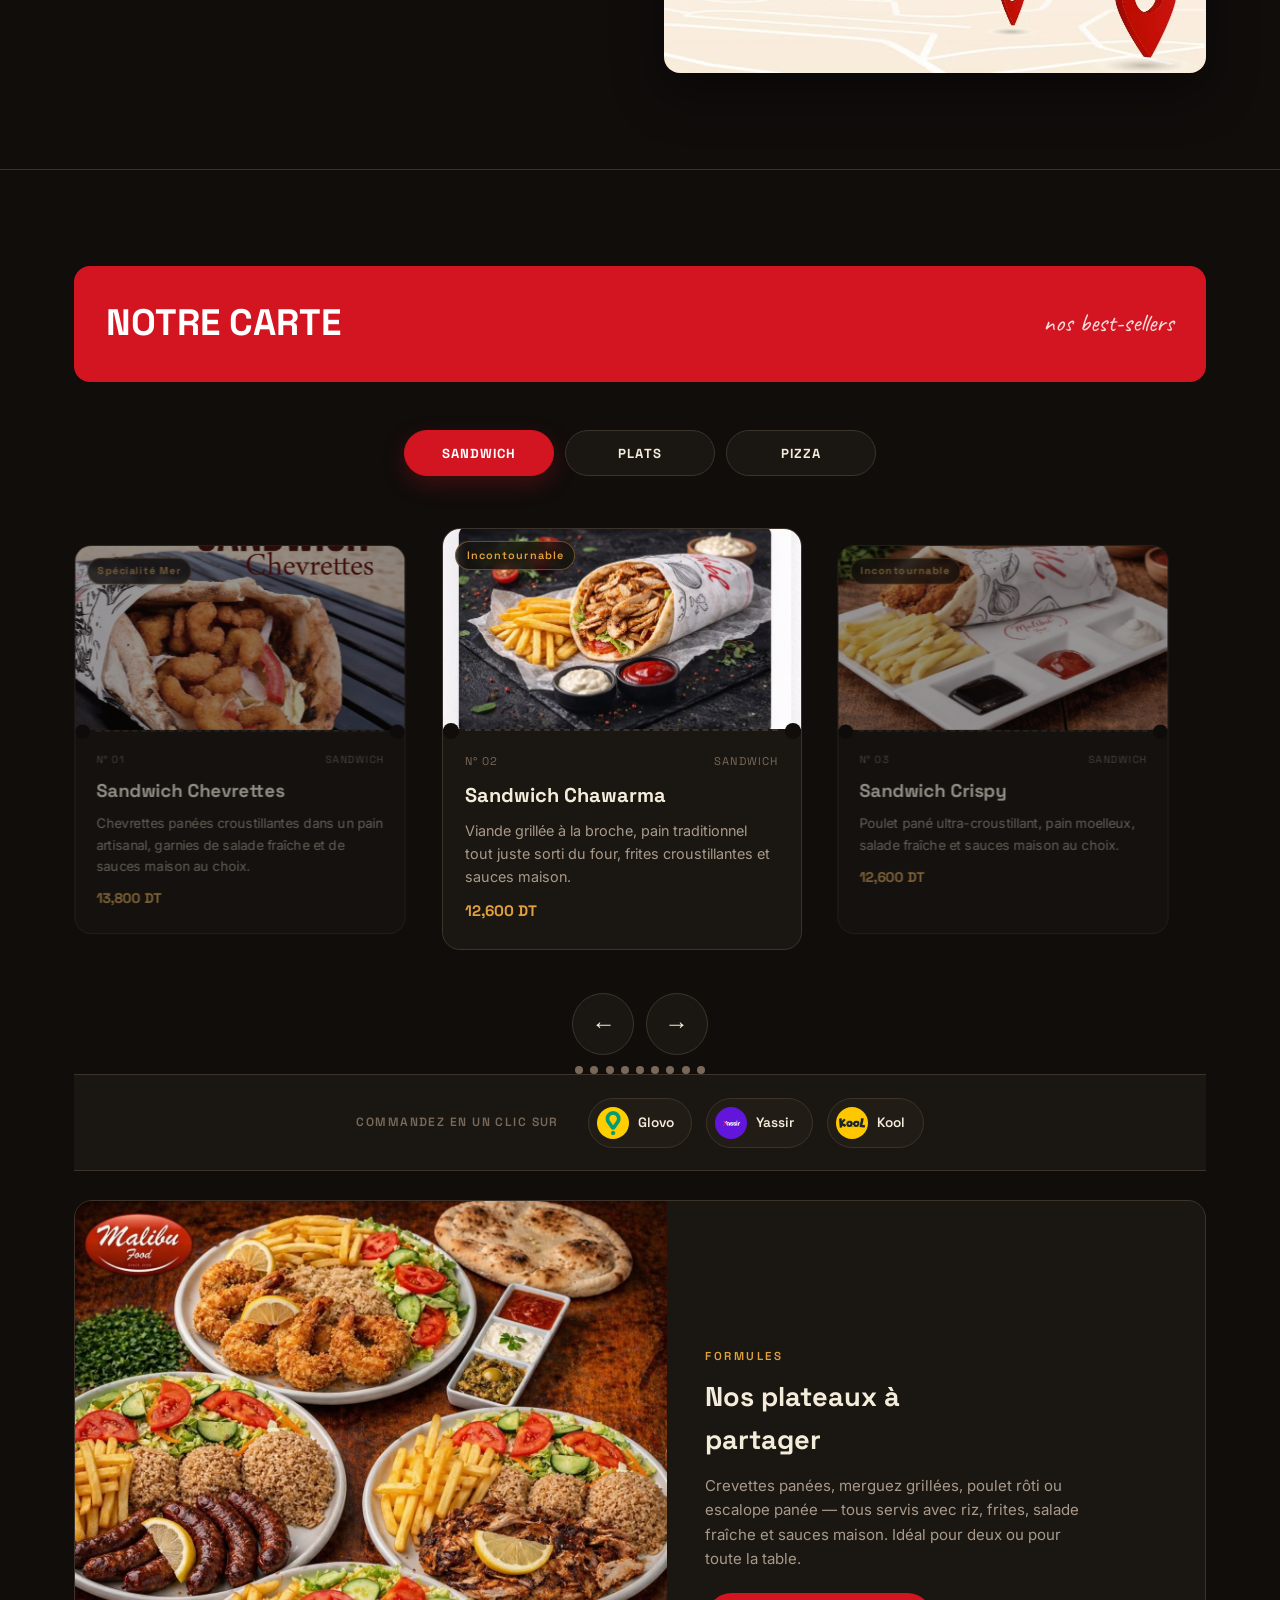
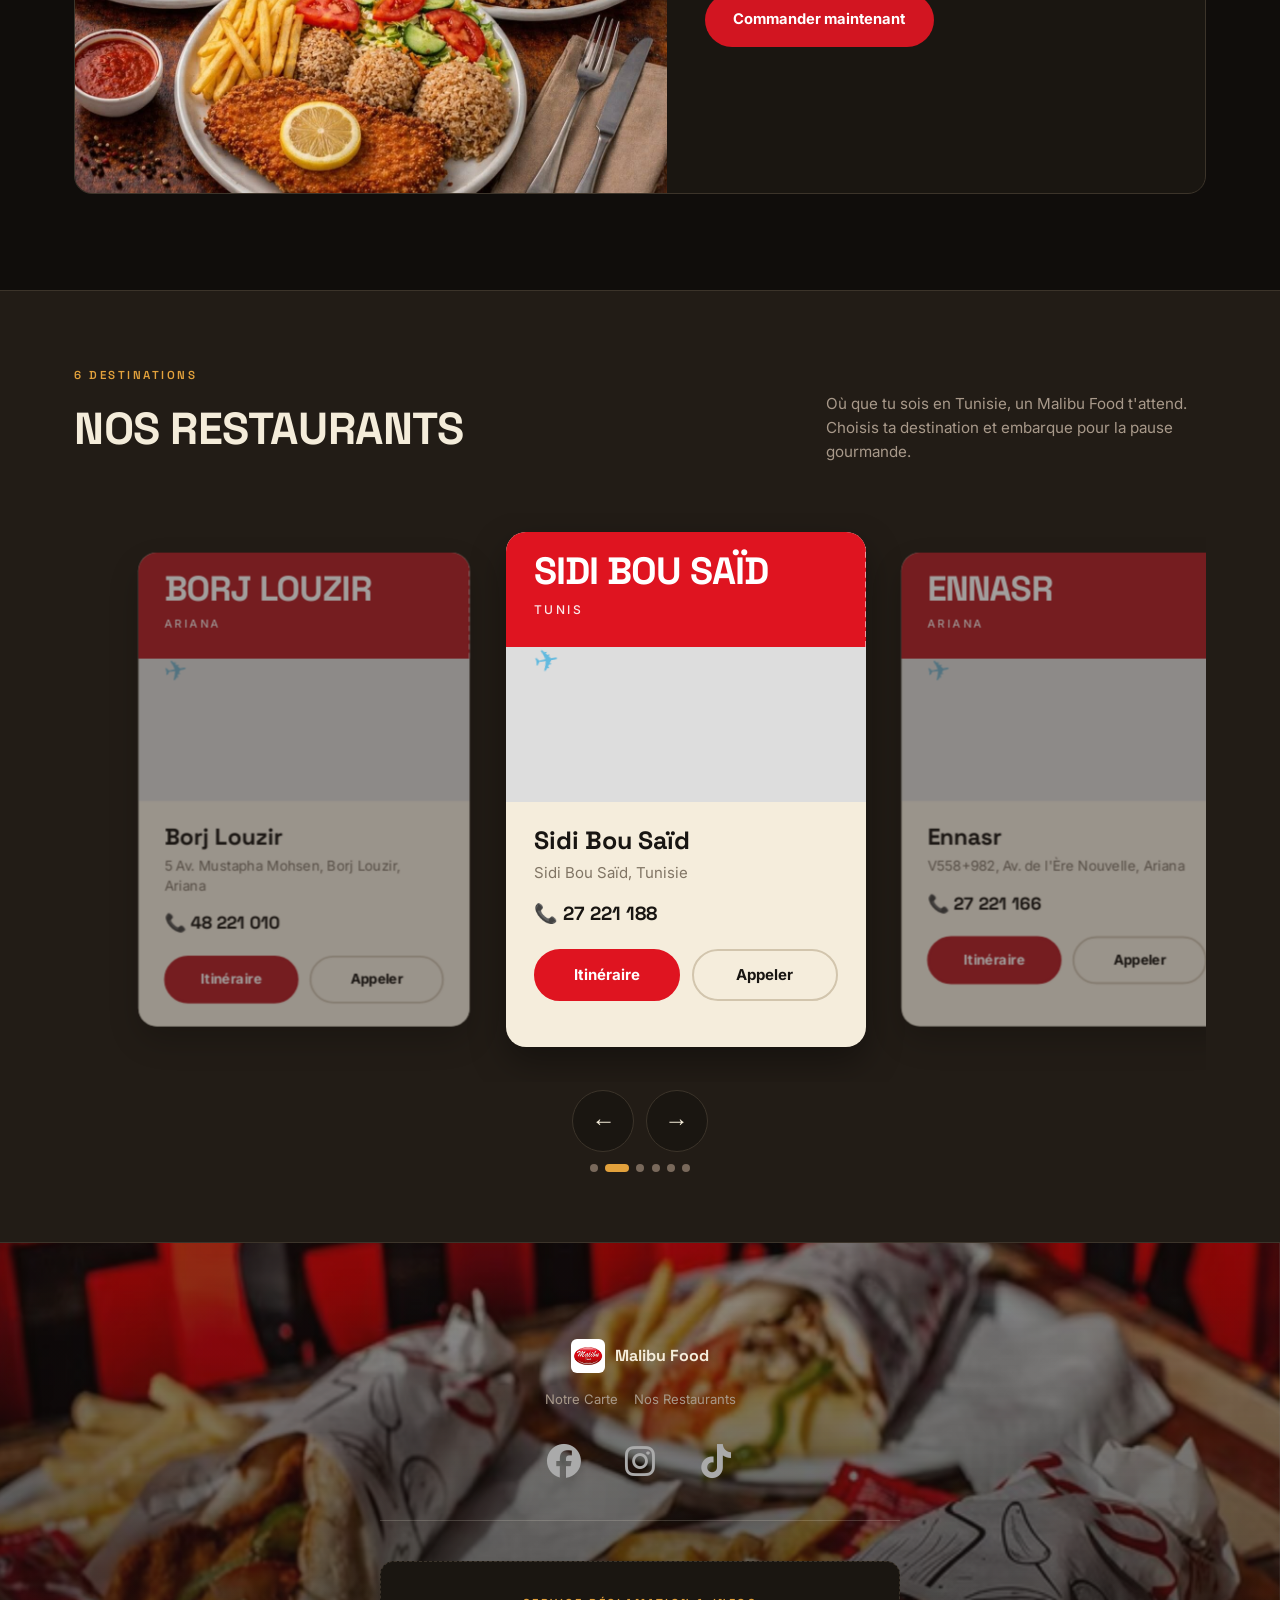
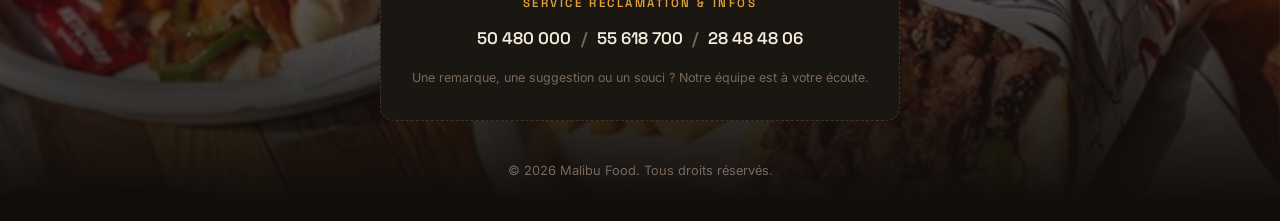
==== commit fd422c7e: "Update index.html" ====
--- a/index.html
+++ b/index.html
@@ -430,15 +430,15 @@
       <span class="delivery-apps-label">Commandez en un clic sur</span>
       <div class="delivery-apps-buttons">
         <a href="https://glovoapp.com/en/tn/tunis" target="_blank" rel="noopener" class="delivery-app-btn">
-          <img src="img/glovo.jpg" alt="Commander sur Glovo">
+          <img src="img/GLOVO.jpg" alt="Commander sur Glovo">
           <span>Glovo</span>
         </a>
         <a href="https://delivery.yassir.com/fr/restaurants" target="_blank" rel="noopener" class="delivery-app-btn">
-          <img src="img/yassir.png" alt="Commander sur Yassir">
+          <img src="img/YASSIR.png" alt="Commander sur Yassir">
           <span>Yassir</span>
         </a>
         <a href="https://kooldelivery.com/" target="_blank" rel="noopener" class="delivery-app-btn">
-          <img src="img/kool.png" alt="Commander sur Kool">
+          <img src="img/KOOL.png" alt="Commander sur Kool">
           <span>Kool</span>
         </a>
       </div>
--- a/malibu.css
+++ b/malibu.css
@@ -94,6 +94,68 @@
     max-width:1180px;
     margin:0 auto;
     padding:0 1.5rem;
+  }
+
+  /* ============ delivery apps ============ */
+  .delivery-apps{
+    background:var(--ink-2);
+    border-top:1px solid var(--line);
+    border-bottom:1px solid var(--line);
+    padding:1.4rem 0;
+  }
+
+  .delivery-apps-inner{
+    display:flex;
+    align-items:center;
+    justify-content:center;
+    flex-wrap:wrap;
+    gap:1.2rem 1.8rem;
+  }
+
+  .delivery-apps-label{
+    font-family:'Space Grotesk',sans-serif;
+    font-size:.75rem;
+    font-weight:600;
+    letter-spacing:.12em;
+    text-transform:uppercase;
+    color:var(--muted-2);
+  }
+
+  .delivery-apps-buttons{
+    display:flex;
+    align-items:center;
+    gap:.9rem;
+    flex-wrap:wrap;
+  }
+
+  .delivery-app-btn{
+    display:flex;
+    align-items:center;
+    gap:.55rem;
+    background:var(--ink-3);
+    border:1px solid var(--line);
+    border-radius:999px;
+    padding:.5rem 1.1rem .5rem .5rem;
+    text-decoration:none;
+    transition:transform .25s ease, border-color .25s ease;
+  }
+
+  .delivery-app-btn:hover{
+    transform:translateY(-3px);
+    border-color:var(--gold);
+  }
+
+  .delivery-app-btn img{
+    width:32px; height:32px;
+    border-radius:50%;
+    object-fit:cover;
+  }
+
+  .delivery-app-btn span{
+    font-family:'Space Grotesk',sans-serif;
+    font-size:.85rem;
+    font-weight:600;
+    color:var(--cream);
   }
 
   /* ============ perforation divider ============ */
@@ -467,6 +529,14 @@
 
   .ticket-content{padding:1.4rem 1.4rem 1.6rem;}
 
+  .ticket-price{
+    font-family:'Space Grotesk',sans-serif;
+    font-weight:700;
+    font-size:.95rem;
+    color:var(--gold);
+    margin-top:.7rem;
+  }
+
   .ticket-tagline{
     display:flex;
     justify-content:space-between;
@@ -1199,3 +1269,232 @@
   .horizontal-carousel > *{flex-basis:80vw;}
   .carousel-controls{display:none;}
 }
+/* =========================================================
+   MENU CATEGORIES — SANDWICH / PLATS / PIZZA
+   ========================================================= */
+.menu-categories{
+  display:flex;
+  justify-content:center;
+  align-items:center;
+  gap:.7rem;
+  margin:0 auto 2rem;
+  flex-wrap:wrap;
+}
+
+.menu-category{
+  appearance:none;
+  -webkit-appearance:none;
+  border:1px solid var(--line);
+  background:var(--ink-2);
+  color:var(--cream);
+  min-width:150px;
+  padding:.85rem 1.4rem;
+  border-radius:999px;
+  font-family:'Space Grotesk',sans-serif;
+  font-size:.82rem;
+  font-weight:700;
+  letter-spacing:.08em;
+  cursor:pointer;
+  transition:background .25s ease,color .25s ease,border-color .25s ease,transform .25s ease;
+}
+
+.menu-category:hover{
+  border-color:var(--red);
+  transform:translateY(-2px);
+}
+
+.menu-category.active{
+  background:var(--red);
+  color:#fff;
+  border-color:var(--red);
+  box-shadow:0 8px 22px rgba(210,21,33,.25);
+}
+
+.menu-category:focus-visible{
+  outline:2px solid var(--gold);
+  outline-offset:3px;
+}
+
+.menu-panel{
+  display:block;
+  animation:menuPanelIn .28s ease;
+}
+
+.menu-panel[hidden]{
+  display:none !important;
+}
+
+@keyframes menuPanelIn{
+  from{opacity:0;transform:translateY(8px)}
+  to{opacity:1;transform:translateY(0)}
+}
+
+/* Menu cards start from the LEFT, not centered */
+.menu-carousel{
+  padding-left:0 !important;
+  padding-right:1rem !important;
+  scroll-padding-left:0;
+  scroll-snap-type:x mandatory;
+}
+
+.menu-carousel > *{
+  scroll-snap-align:start !important;
+}
+
+.menu-carousel > *.is-active{
+  opacity:1;
+  transform:scale(1);
+  filter:none;
+}
+
+@media (max-width:640px){
+  .menu-categories{
+    width:100%;
+    gap:.55rem;
+    margin-bottom:1.5rem;
+  }
+
+  .menu-category{
+    flex:1 1 0;
+    min-width:0;
+    padding:.78rem .65rem;
+    font-size:.74rem;
+  }
+
+  .menu-carousel{
+    padding-left:0 !important;
+    padding-right:.8rem !important;
+  }
+
+  .menu-carousel > *{
+    flex-basis:80vw;
+  }
+}
+
+/* =========================================================
+   FINAL CAROUSEL FIX
+========================================================= */
+
+.horizontal-carousel{
+  cursor:grab !important;
+  user-select:none;
+  -webkit-user-select:none;
+  touch-action:pan-y;
+}
+
+.horizontal-carousel.is-dragging{
+  cursor:grabbing !important;
+  scroll-behavior:auto !important;
+}
+
+/* Arrows always visible */
+.carousel-controls{
+  display:flex !important;
+  justify-content:center;
+  align-items:center;
+  gap:.7rem;
+  margin-top:.5rem;
+}
+
+.carousel-controls button{
+  display:flex !important;
+  align-items:center;
+  justify-content:center;
+
+  width:62px;
+  height:62px;
+
+  border:1px solid var(--line);
+  border-radius:50%;
+
+  background:var(--ink-2);
+  color:var(--cream);
+
+  font-size:24px;
+  line-height:1;
+
+  cursor:pointer;
+
+  transition:
+    background .25s ease,
+    border-color .25s ease,
+    transform .25s ease;
+}
+
+.carousel-controls button:hover{
+  background:var(--red);
+  border-color:var(--red);
+  transform:translateY(-2px);
+}
+
+/* Dots always visible */
+.carousel-dots{
+  display:flex !important;
+  justify-content:center;
+  align-items:center;
+  gap:.45rem;
+  margin-top:.7rem;
+}
+
+.carousel-dots button{
+  display:block !important;
+
+  width:8px;
+  height:8px;
+
+  padding:0;
+  border:0;
+  border-radius:50%;
+
+  background:var(--muted-2);
+
+  cursor:pointer;
+  transition:.25s ease;
+}
+
+.carousel-dots button.active{
+  width:24px;
+  border-radius:999px;
+  background:var(--gold);
+}
+
+/* Menu: first card starts at the left */
+.menu-carousel{
+  padding-left:0 !important;
+  padding-right:1rem !important;
+  scroll-padding-left:0;
+}
+
+.menu-carousel > *{
+  scroll-snap-align:start !important;
+}
+
+.menu-panel[hidden]{
+  display:none !important;
+}
+
+@media(max-width:640px){
+
+  .carousel-controls{
+    display:flex !important;
+  }
+
+  .carousel-controls button{
+    width:52px;
+    height:52px;
+    font-size:20px;
+  }
+
+  .carousel-dots{
+    display:flex !important;
+  }
+
+  .menu-carousel{
+    padding-left:0 !important;
+    padding-right:.8rem !important;
+  }
+
+  .menu-carousel > *{
+    flex-basis:80vw;
+  }
+}
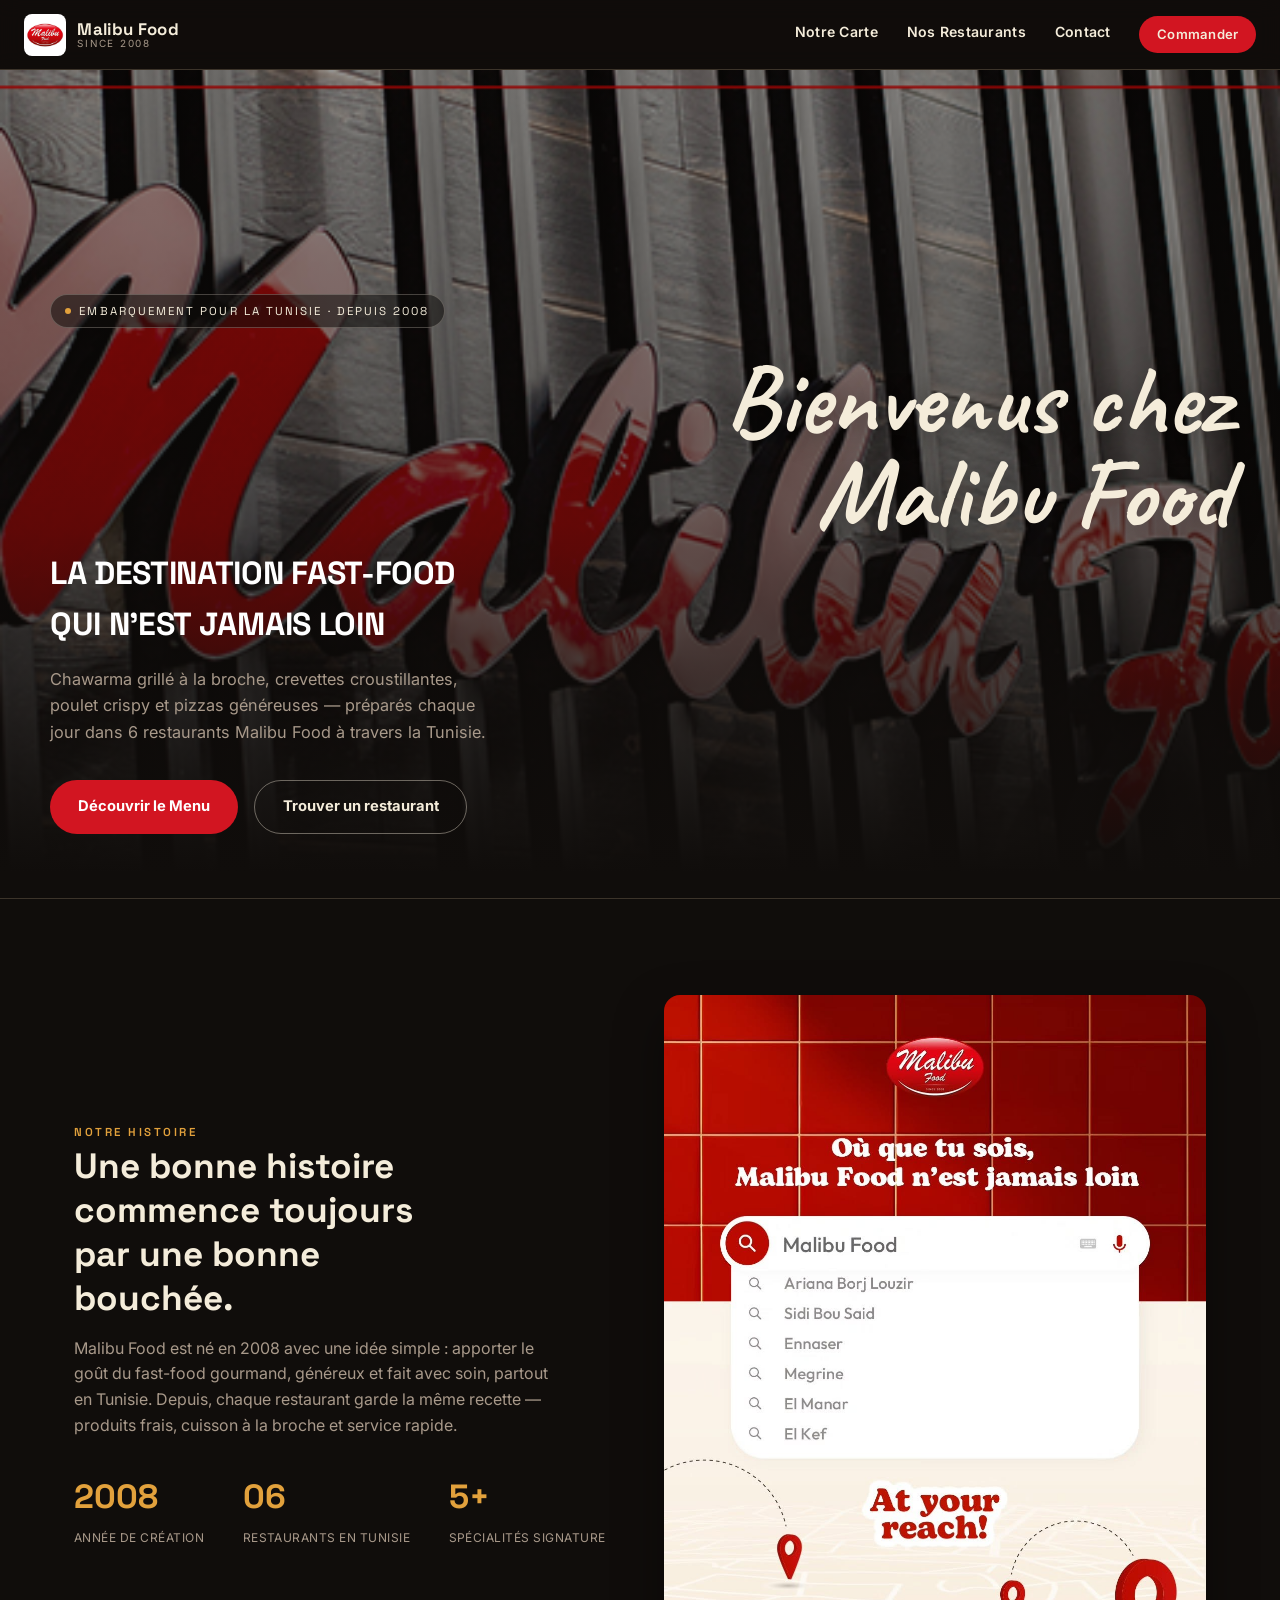
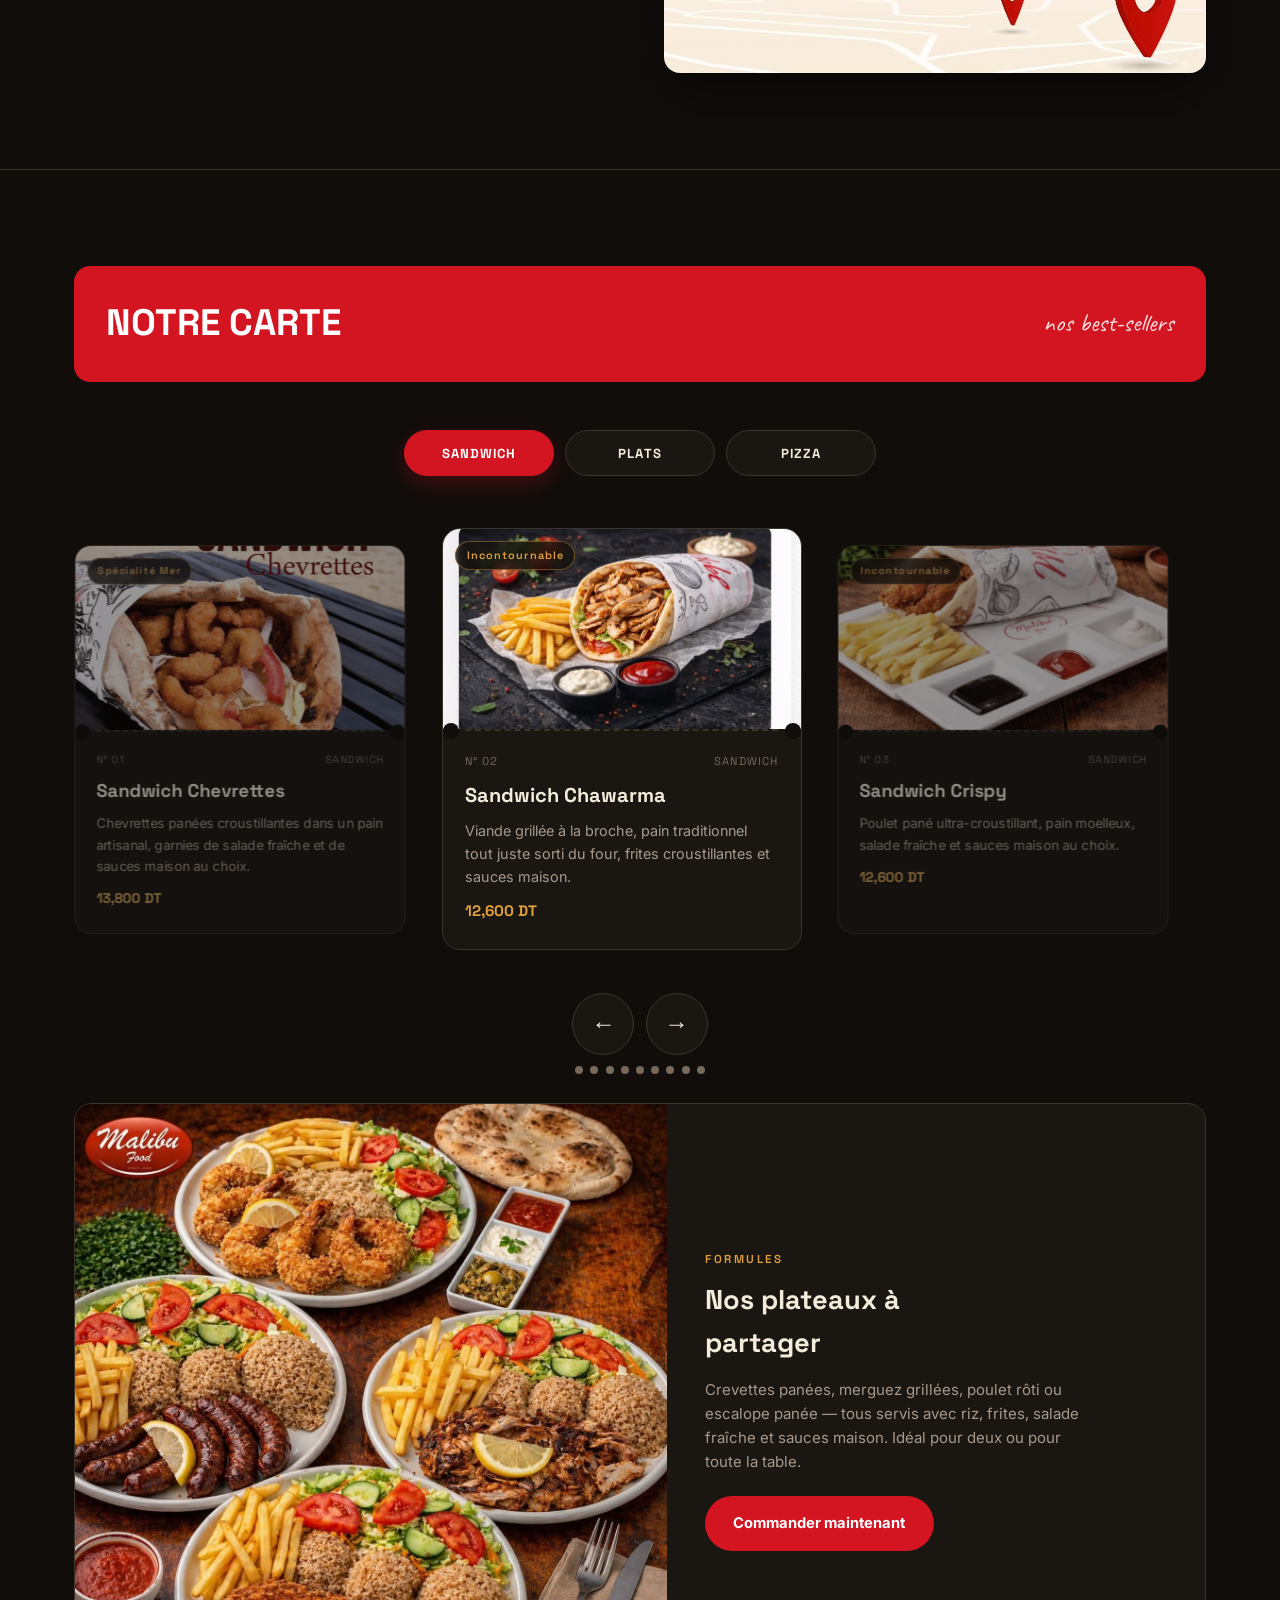
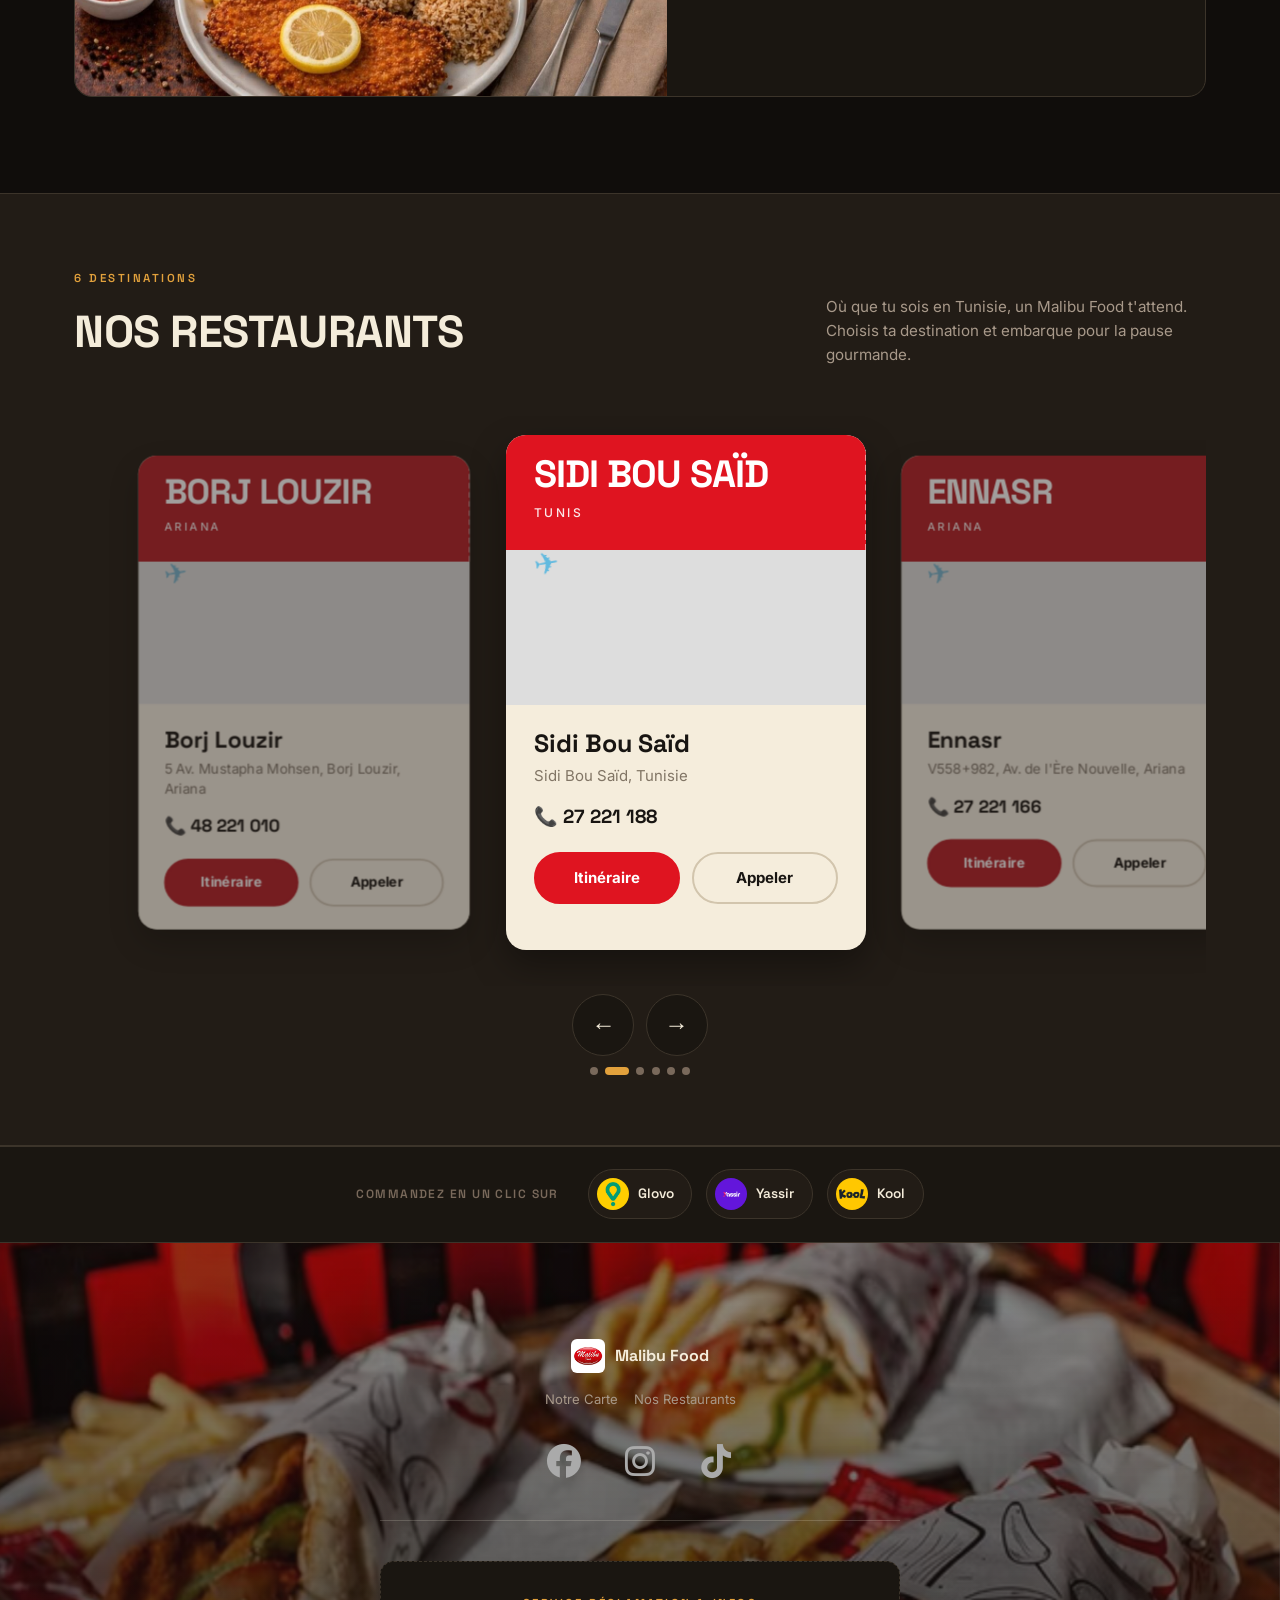
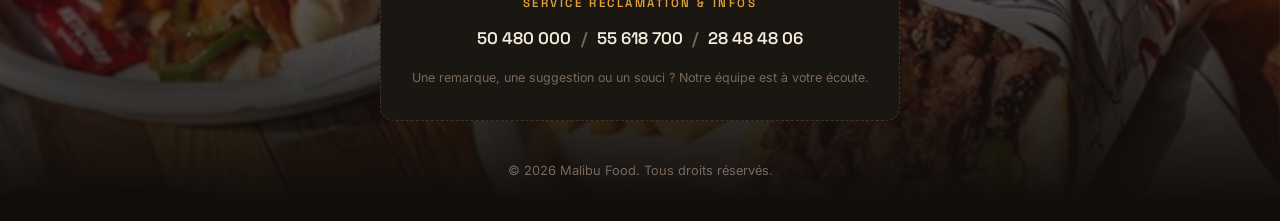
==== commit 69927fcf: "Update index.html" ====
--- a/index.html
+++ b/index.html
@@ -425,7 +425,159 @@
 
         </div>
       </div>
-      <section class="delivery-apps">
+      
+      <!-- WIDE PLATTER BANNER -->
+      <div class="platter-banner">
+        <img src="img/hero-clean.jpg" alt="Formules plateaux Malibu Food : crevettes, merguez, poulet grillé et escalope">
+        <div class="platter-copy">
+          <span class="eyebrow">Formules</span>
+          <h3>Nos plateaux à partager</h3>
+          <p>Crevettes panées, merguez grillées, poulet rôti ou escalope panée — tous servis avec riz, frites, salade fraîche et sauces maison. Idéal pour deux ou pour toute la table.</p>
+          <a href="#restaurants" class="btn btn-primary" style="align-self:flex-start;">Commander maintenant</a>
+        </div>
+      </div>
+
+    </div>
+  </section>
+
+  <!-- ================= RESTAURANTS ================= -->
+  <section id="restaurants" class="restaurants">
+    <div class="wrap">
+      <div class="section-head">
+        <div>
+          <span class="eyebrow">6 destinations</span>
+          <h2>Nos Restaurants</h2>
+        </div>
+        <p>Où que tu sois en Tunisie, un Malibu Food t'attend. Choisis ta destination et embarque pour la pause gourmande.</p>
+      </div>
+
+      <div class="horizontal-carousel restaurant-carousel" data-carousel="restaurants">
+
+        <!-- BORJ LOUZIR -->
+        <div class="pass">
+          <div class="pass-stub">
+            <div><div class="code">BORJ LOUZIR</div><div class="label">Ariana</div></div>
+            <div class="plane">✈</div>
+          </div>
+          <div class="pass-main">
+            <div class="map-container">
+              <iframe src="https://www.google.com/maps?q=Malibu+Food+Borj+Louzir,+5+Av.+Mustapha+Mohsen,+Tunisie&output=embed" loading="lazy" allowfullscreen></iframe>
+            </div>
+            <h3>Borj Louzir</h3>
+            <p class="pass-address">5 Av. Mustapha Mohsen, Borj Louzir, Ariana</p>
+            <a class="pass-phone" href="tel:+21648221010">📞 48 221 010</a>
+            <div class="pass-buttons">
+              <a class="pass-btn-primary" href="https://www.google.com/maps/search/?api=1&query=Malibu+Food+Borj+Louzir+5+Av.+Mustapha+Mohsen" target="_blank" rel="noopener">Itinéraire</a>
+              <a class="pass-btn-secondary" href="tel:+21648221010">Appeler</a>
+            </div>
+          </div>
+        </div>
+
+        <!-- SIDI BOU SAID -->
+        <div class="pass">
+          <div class="pass-stub">
+            <div><div class="code">SIDI BOU</div><div class="label">Tunis</div></div>
+            <div class="plane">✈</div>
+          </div>
+          <div class="pass-main">
+            <div class="map-container">
+              <iframe src="https://www.google.com/maps?q=Malibu+Sidi+Bou+Said,+V8CR%2BMJ4,+Tunisie&output=embed" loading="lazy" allowfullscreen></iframe>
+            </div>
+            <h3>Sidi Bou Saïd</h3>
+            <p class="pass-address">Sidi Bou Saïd, Tunisie</p>
+            <a class="pass-phone" href="tel:+21627221188">📞 27 221 188</a>
+            <div class="pass-buttons">
+              <a class="pass-btn-primary" href="https://www.google.com/maps/search/?api=1&query=Malibu+Sidi+Bou+Said+Tunisie" target="_blank" rel="noopener">Itinéraire</a>
+              <a class="pass-btn-secondary" href="tel:+21627221188">Appeler</a>
+            </div>
+          </div>
+        </div>
+
+        <!-- ENNASR -->
+        <div class="pass">
+          <div class="pass-stub">
+            <div><div class="code">ENNASR</div><div class="label">Ariana</div></div>
+            <div class="plane">✈</div>
+          </div>
+          <div class="pass-main">
+            <div class="map-container">
+              <iframe src="https://www.google.com/maps?q=Malibu+Ennasr,+V558%2B982,+Av.+de+l%27Ere+Nouvelle,+Ariana,+Tunisie&output=embed" loading="lazy" allowfullscreen></iframe>
+            </div>
+            <h3>Ennasr</h3>
+            <p class="pass-address">V558+982, Av. de l'Ère Nouvelle, Ariana</p>
+            <a class="pass-phone" href="tel:+21627221166">📞 27 221 166</a>
+            <div class="pass-buttons">
+              <a class="pass-btn-primary" href="https://www.google.com/maps/search/?api=1&query=Malibu+Ennasr+V558%2B982+Ariana" target="_blank" rel="noopener">Itinéraire</a>
+              <a class="pass-btn-secondary" href="tel:+21627221166">Appeler</a>
+            </div>
+          </div>
+        </div>
+
+        <!-- MEGRINE -->
+        <div class="pass">
+          <div class="pass-stub">
+            <div><div class="code">MEGRINE</div><div class="label">Tunis</div></div>
+            <div class="plane">✈</div>
+          </div>
+          <div class="pass-main">
+            <div class="map-container">
+              <iframe src="https://www.google.com/maps?q=Malibu+Food,+Q69R%2B3V7,+Megrine,+Tunisie&output=embed" loading="lazy" allowfullscreen></iframe>
+            </div>
+            <h3>Mégrine</h3>
+            <p class="pass-address">Q69R+3V7, Mégrine, Tunis</p>
+            <a class="pass-phone" href="tel:+21627221144">📞 27 221 144</a>
+            <div class="pass-buttons">
+              <a class="pass-btn-primary" href="https://www.google.com/maps/search/?api=1&query=Malibu+Food+Megrine+Q69R%2B3V7" target="_blank" rel="noopener">Itinéraire</a>
+              <a class="pass-btn-secondary" href="tel:+21627221144">Appeler</a>
+            </div>
+          </div>
+        </div>
+
+        <!-- MANAR -->
+        <div class="pass">
+          <div class="pass-stub">
+            <div><div class="code">MANAR</div><div class="label">Tunis</div></div>
+            <div class="plane">✈</div>
+          </div>
+          <div class="pass-main">
+            <div class="map-container">
+              <iframe src="https://www.google.com/maps?q=Malibu+Food+Manar,+Tunis,+Tunisie&output=embed" loading="lazy" allowfullscreen></iframe>
+            </div>
+            <h3>El Manar</h3>
+            <p class="pass-address">El Manar, Tunis, Tunisie</p>
+            <a class="pass-phone" href="tel:+21627221155">📞 27 221 155</a>
+            <div class="pass-buttons">
+              <a class="pass-btn-primary" href="https://www.google.com/maps/search/?api=1&query=Malibu+Food+Manar+Tunis" target="_blank" rel="noopener">Itinéraire</a>
+              <a class="pass-btn-secondary" href="tel:+21627221155">Appeler</a>
+            </div>
+          </div>
+        </div>
+
+        <!-- LE KEF -->
+        <div class="pass">
+          <div class="pass-stub">
+            <div><div class="code">Le KEF</div><div class="label">Le Kef</div></div>
+            <div class="plane">✈</div>
+          </div>
+          <div class="pass-main">
+            <div class="map-container">
+              <iframe src="https://www.google.com/maps?q=Malibu+Food+Le+Kef,+Tunisie&output=embed" loading="lazy" allowfullscreen></iframe>
+            </div>
+            <h3>Le Kef</h3>
+            <p class="pass-address">Le Kef, Tunisie</p>
+            <a class="pass-phone" href="tel:+21627221199">📞 27 221 199</a>
+            <div class="pass-buttons">
+              <a class="pass-btn-primary" href="https://www.google.com/maps/search/?api=1&query=Malibu+Food+Le+Kef+Tunisie" target="_blank" rel="noopener">Itinéraire</a>
+              <a class="pass-btn-secondary" href="tel:+21627221199">Appeler</a>
+            </div>
+          </div>
+        </div>
+
+      </div>
+      </div>
+    </div>
+  </section>
+  <section class="delivery-apps">
     <div class="wrap delivery-apps-inner">
       <span class="delivery-apps-label">Commandez en un clic sur</span>
       <div class="delivery-apps-buttons">
@@ -444,157 +596,6 @@
       </div>
     </div>
   </section>
-      <!-- WIDE PLATTER BANNER -->
-      <div class="platter-banner">
-        <img src="img/hero-clean.jpg" alt="Formules plateaux Malibu Food : crevettes, merguez, poulet grillé et escalope">
-        <div class="platter-copy">
-          <span class="eyebrow">Formules</span>
-          <h3>Nos plateaux à partager</h3>
-          <p>Crevettes panées, merguez grillées, poulet rôti ou escalope panée — tous servis avec riz, frites, salade fraîche et sauces maison. Idéal pour deux ou pour toute la table.</p>
-          <a href="#restaurants" class="btn btn-primary" style="align-self:flex-start;">Commander maintenant</a>
-        </div>
-      </div>
-
-    </div>
-  </section>
-
-  <!-- ================= RESTAURANTS ================= -->
-  <section id="restaurants" class="restaurants">
-    <div class="wrap">
-      <div class="section-head">
-        <div>
-          <span class="eyebrow">6 destinations</span>
-          <h2>Nos Restaurants</h2>
-        </div>
-        <p>Où que tu sois en Tunisie, un Malibu Food t'attend. Choisis ta destination et embarque pour la pause gourmande.</p>
-      </div>
-
-      <div class="horizontal-carousel restaurant-carousel" data-carousel="restaurants">
-
-        <!-- BORJ LOUZIR -->
-        <div class="pass">
-          <div class="pass-stub">
-            <div><div class="code">BORJ LOUZIR</div><div class="label">Ariana</div></div>
-            <div class="plane">✈</div>
-          </div>
-          <div class="pass-main">
-            <div class="map-container">
-              <iframe src="https://www.google.com/maps?q=Malibu+Food+Borj+Louzir,+5+Av.+Mustapha+Mohsen,+Tunisie&output=embed" loading="lazy" allowfullscreen></iframe>
-            </div>
-            <h3>Borj Louzir</h3>
-            <p class="pass-address">5 Av. Mustapha Mohsen, Borj Louzir, Ariana</p>
-            <a class="pass-phone" href="tel:+21648221010">📞 48 221 010</a>
-            <div class="pass-buttons">
-              <a class="pass-btn-primary" href="https://www.google.com/maps/search/?api=1&query=Malibu+Food+Borj+Louzir+5+Av.+Mustapha+Mohsen" target="_blank" rel="noopener">Itinéraire</a>
-              <a class="pass-btn-secondary" href="tel:+21648221010">Appeler</a>
-            </div>
-          </div>
-        </div>
-
-        <!-- SIDI BOU SAID -->
-        <div class="pass">
-          <div class="pass-stub">
-            <div><div class="code">SIDI BOU</div><div class="label">Tunis</div></div>
-            <div class="plane">✈</div>
-          </div>
-          <div class="pass-main">
-            <div class="map-container">
-              <iframe src="https://www.google.com/maps?q=Malibu+Sidi+Bou+Said,+V8CR%2BMJ4,+Tunisie&output=embed" loading="lazy" allowfullscreen></iframe>
-            </div>
-            <h3>Sidi Bou Saïd</h3>
-            <p class="pass-address">Sidi Bou Saïd, Tunisie</p>
-            <a class="pass-phone" href="tel:+21627221188">📞 27 221 188</a>
-            <div class="pass-buttons">
-              <a class="pass-btn-primary" href="https://www.google.com/maps/search/?api=1&query=Malibu+Sidi+Bou+Said+Tunisie" target="_blank" rel="noopener">Itinéraire</a>
-              <a class="pass-btn-secondary" href="tel:+21627221188">Appeler</a>
-            </div>
-          </div>
-        </div>
-
-        <!-- ENNASR -->
-        <div class="pass">
-          <div class="pass-stub">
-            <div><div class="code">ENNASR</div><div class="label">Ariana</div></div>
-            <div class="plane">✈</div>
-          </div>
-          <div class="pass-main">
-            <div class="map-container">
-              <iframe src="https://www.google.com/maps?q=Malibu+Ennasr,+V558%2B982,+Av.+de+l%27Ere+Nouvelle,+Ariana,+Tunisie&output=embed" loading="lazy" allowfullscreen></iframe>
-            </div>
-            <h3>Ennasr</h3>
-            <p class="pass-address">V558+982, Av. de l'Ère Nouvelle, Ariana</p>
-            <a class="pass-phone" href="tel:+21627221166">📞 27 221 166</a>
-            <div class="pass-buttons">
-              <a class="pass-btn-primary" href="https://www.google.com/maps/search/?api=1&query=Malibu+Ennasr+V558%2B982+Ariana" target="_blank" rel="noopener">Itinéraire</a>
-              <a class="pass-btn-secondary" href="tel:+21627221166">Appeler</a>
-            </div>
-          </div>
-        </div>
-
-        <!-- MEGRINE -->
-        <div class="pass">
-          <div class="pass-stub">
-            <div><div class="code">MEGRINE</div><div class="label">Tunis</div></div>
-            <div class="plane">✈</div>
-          </div>
-          <div class="pass-main">
-            <div class="map-container">
-              <iframe src="https://www.google.com/maps?q=Malibu+Food,+Q69R%2B3V7,+Megrine,+Tunisie&output=embed" loading="lazy" allowfullscreen></iframe>
-            </div>
-            <h3>Mégrine</h3>
-            <p class="pass-address">Q69R+3V7, Mégrine, Tunis</p>
-            <a class="pass-phone" href="tel:+21627221144">📞 27 221 144</a>
-            <div class="pass-buttons">
-              <a class="pass-btn-primary" href="https://www.google.com/maps/search/?api=1&query=Malibu+Food+Megrine+Q69R%2B3V7" target="_blank" rel="noopener">Itinéraire</a>
-              <a class="pass-btn-secondary" href="tel:+21627221144">Appeler</a>
-            </div>
-          </div>
-        </div>
-
-        <!-- MANAR -->
-        <div class="pass">
-          <div class="pass-stub">
-            <div><div class="code">MANAR</div><div class="label">Tunis</div></div>
-            <div class="plane">✈</div>
-          </div>
-          <div class="pass-main">
-            <div class="map-container">
-              <iframe src="https://www.google.com/maps?q=Malibu+Food+Manar,+Tunis,+Tunisie&output=embed" loading="lazy" allowfullscreen></iframe>
-            </div>
-            <h3>El Manar</h3>
-            <p class="pass-address">El Manar, Tunis, Tunisie</p>
-            <a class="pass-phone" href="tel:+21627221155">📞 27 221 155</a>
-            <div class="pass-buttons">
-              <a class="pass-btn-primary" href="https://www.google.com/maps/search/?api=1&query=Malibu+Food+Manar+Tunis" target="_blank" rel="noopener">Itinéraire</a>
-              <a class="pass-btn-secondary" href="tel:+21627221155">Appeler</a>
-            </div>
-          </div>
-        </div>
-
-        <!-- LE KEF -->
-        <div class="pass">
-          <div class="pass-stub">
-            <div><div class="code">Le KEF</div><div class="label">Le Kef</div></div>
-            <div class="plane">✈</div>
-          </div>
-          <div class="pass-main">
-            <div class="map-container">
-              <iframe src="https://www.google.com/maps?q=Malibu+Food+Le+Kef,+Tunisie&output=embed" loading="lazy" allowfullscreen></iframe>
-            </div>
-            <h3>Le Kef</h3>
-            <p class="pass-address">Le Kef, Tunisie</p>
-            <a class="pass-phone" href="tel:+21627221199">📞 27 221 199</a>
-            <div class="pass-buttons">
-              <a class="pass-btn-primary" href="https://www.google.com/maps/search/?api=1&query=Malibu+Food+Le+Kef+Tunisie" target="_blank" rel="noopener">Itinéraire</a>
-              <a class="pass-btn-secondary" href="tel:+21627221199">Appeler</a>
-            </div>
-          </div>
-        </div>
-
-      </div>
-      </div>
-    </div>
-  </section>
 
   <!-- ================= FOOTER ================= -->
   <footer id="reclamation">
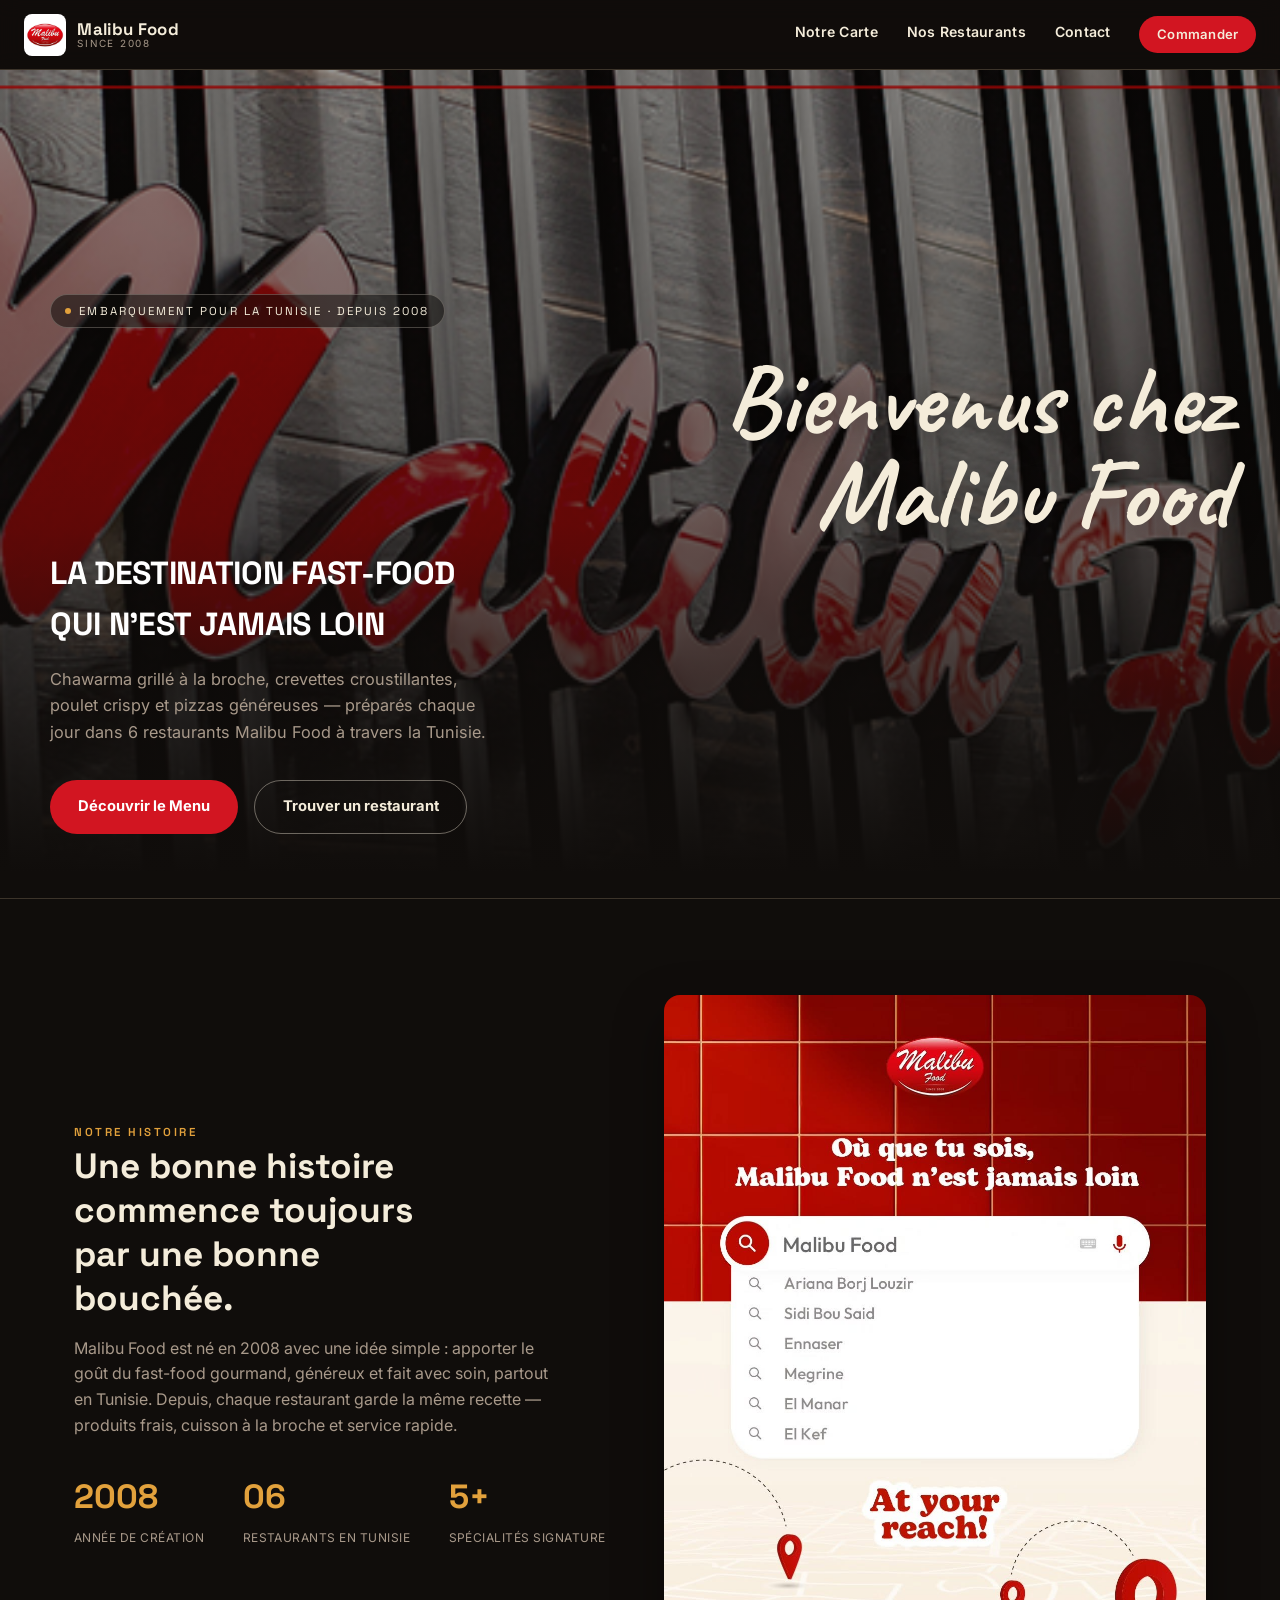
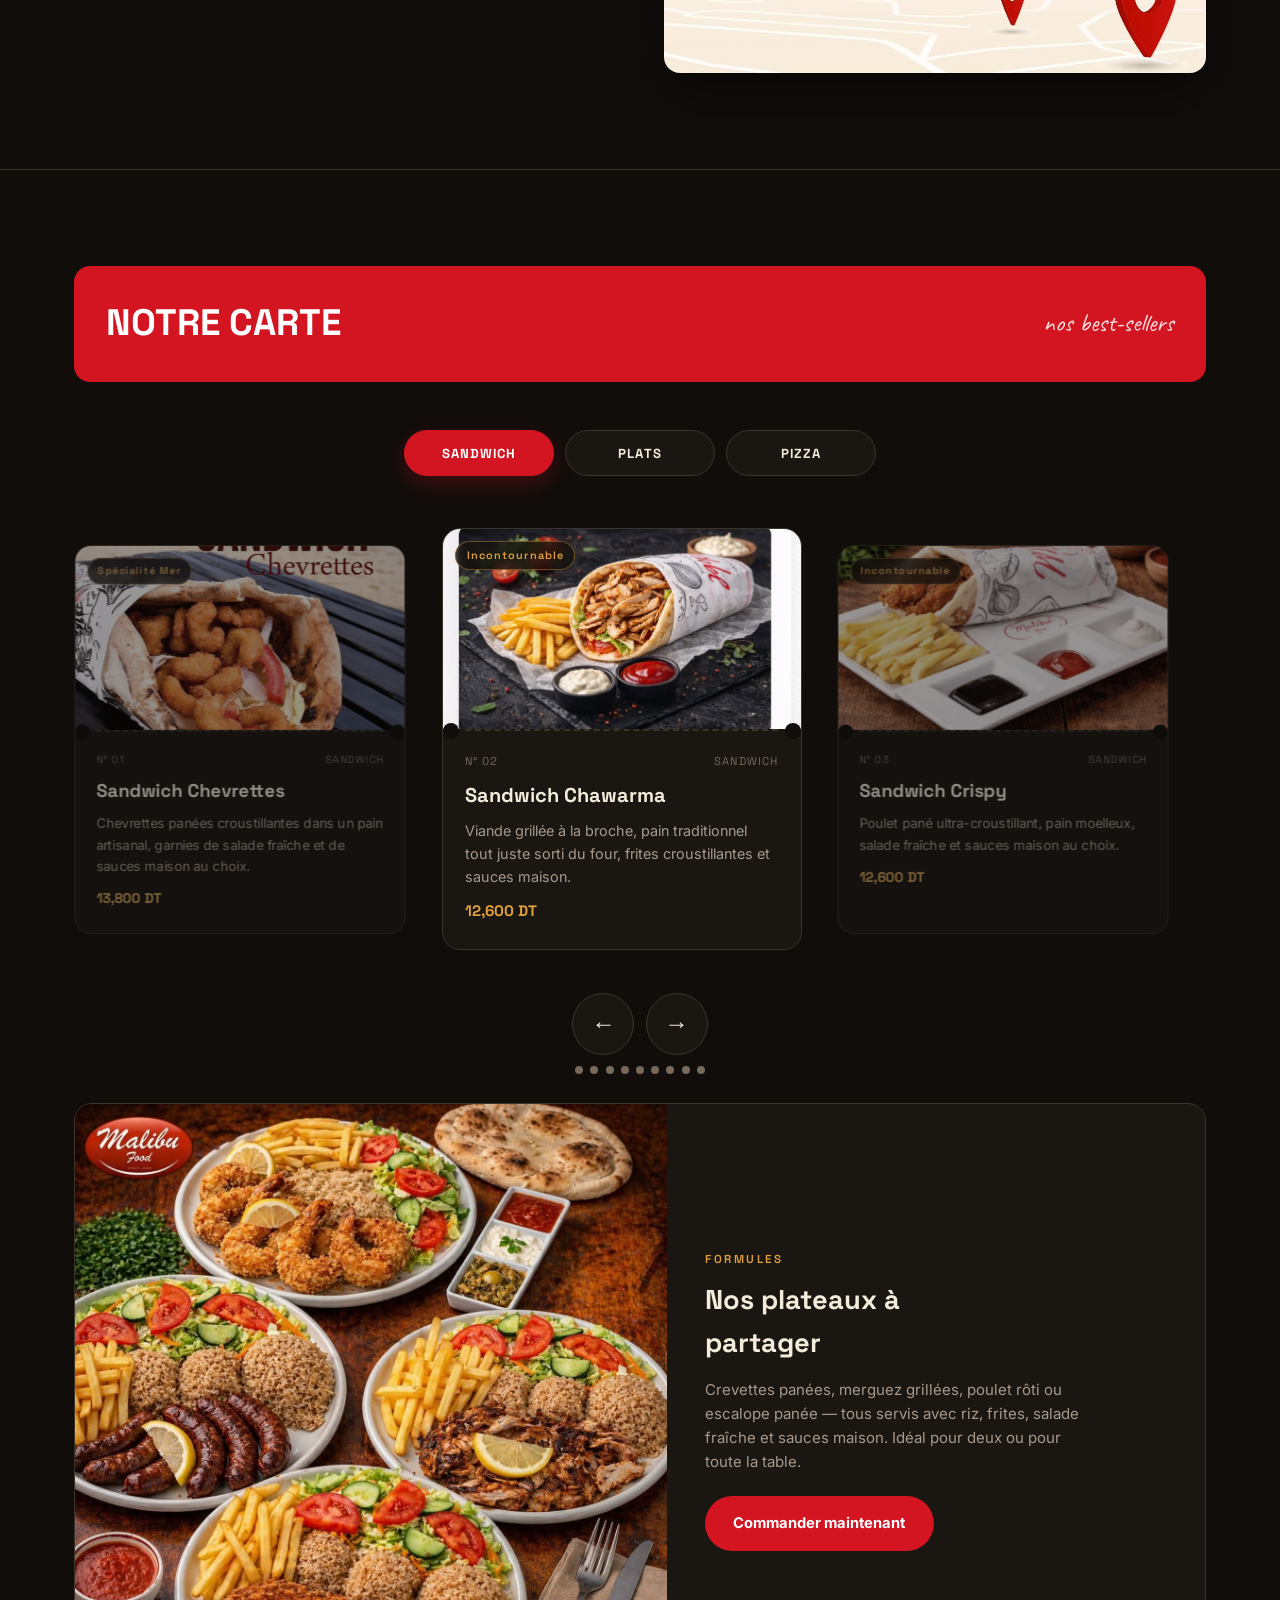
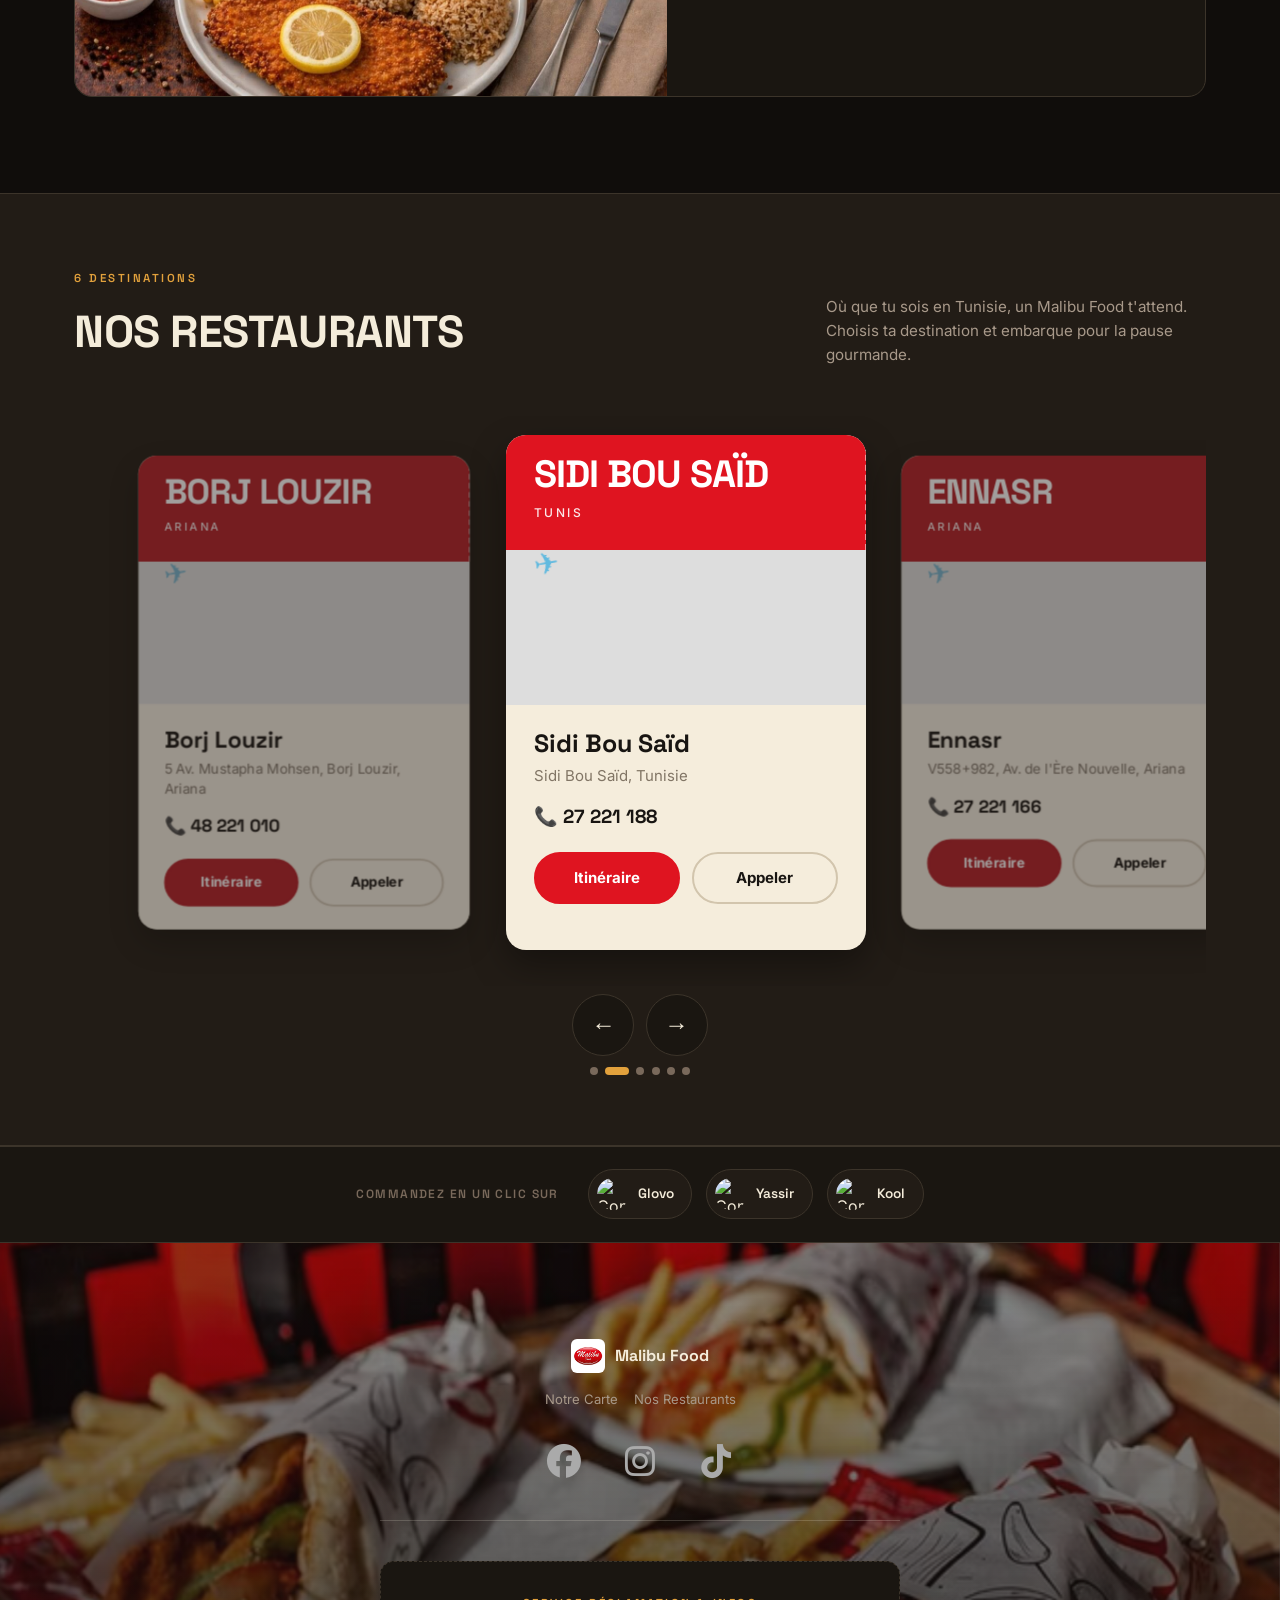
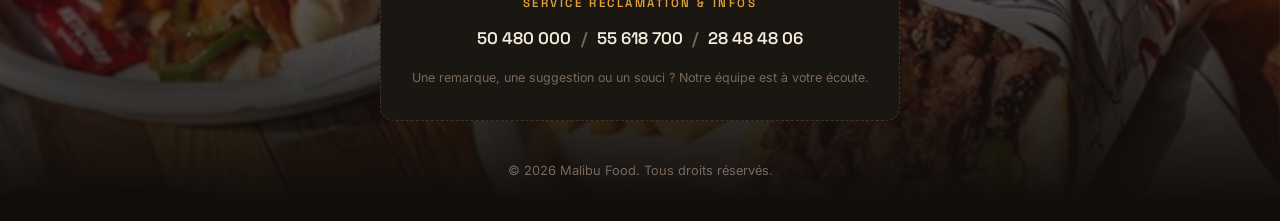
==== commit be90bb55: "Update index.html" ====
--- a/index.html
+++ b/index.html
@@ -425,7 +425,7 @@
 
         </div>
       </div>
-      
+     
       <!-- WIDE PLATTER BANNER -->
       <div class="platter-banner">
         <img src="img/hero-clean.jpg" alt="Formules plateaux Malibu Food : crevettes, merguez, poulet grillé et escalope">
@@ -577,20 +577,20 @@
       </div>
     </div>
   </section>
-  <section class="delivery-apps">
+   <section class="delivery-apps">
     <div class="wrap delivery-apps-inner">
       <span class="delivery-apps-label">Commandez en un clic sur</span>
       <div class="delivery-apps-buttons">
         <a href="https://glovoapp.com/en/tn/tunis" target="_blank" rel="noopener" class="delivery-app-btn">
-          <img src="img/GLOVO.jpg" alt="Commander sur Glovo">
+          <img src="img/glovo.jpg" alt="Commander sur Glovo">
           <span>Glovo</span>
         </a>
         <a href="https://delivery.yassir.com/fr/restaurants" target="_blank" rel="noopener" class="delivery-app-btn">
-          <img src="img/YASSIR.png" alt="Commander sur Yassir">
+          <img src="img/yassir.png" alt="Commander sur Yassir">
           <span>Yassir</span>
         </a>
         <a href="https://kooldelivery.com/" target="_blank" rel="noopener" class="delivery-app-btn">
-          <img src="img/KOOL.png" alt="Commander sur Kool">
+          <img src="img/kool.png" alt="Commander sur Kool">
           <span>Kool</span>
         </a>
       </div>
@@ -631,7 +631,6 @@
     <p class="copy">&copy; 2026 Malibu Food. Tous droits réservés.</p>
   </footer>
   <script> 
-
   document.addEventListener("DOMContentLoaded", function () {
 
     /* =========================================================
@@ -814,36 +813,21 @@
         const card = cards[index];
         if (!card) return;
 
-        const isMenu =
-          carousel.classList.contains("menu-carousel");
-
-        if (isMenu) {
-
-          /* Menu: first card is aligned to the LEFT */
-
-          carousel.scrollTo({
-            left: card.offsetLeft,
-            behavior: "smooth"
-          });
-
-        } else {
-
-          /* Other carousels: keep centered behavior */
-
-          const carouselRect = carousel.getBoundingClientRect();
-          const cardRect = card.getBoundingClientRect();
-
-          const carouselCenter =
-            carouselRect.left + carouselRect.width / 2;
-
-          const cardCenter =
-            cardRect.left + cardRect.width / 2;
-
-          carousel.scrollBy({
-            left: cardCenter - carouselCenter,
-            behavior: "smooth"
-          });
-        }
+        /* All carousels: centered behavior */
+
+        const carouselRect = carousel.getBoundingClientRect();
+        const cardRect = card.getBoundingClientRect();
+
+        const carouselCenter =
+          carouselRect.left + carouselRect.width / 2;
+
+        const cardCenter =
+          cardRect.left + cardRect.width / 2;
+
+        carousel.scrollBy({
+          left: cardCenter - carouselCenter,
+          behavior: "smooth"
+        });
       }
 
 
@@ -892,13 +876,30 @@
 
       /* ---------- Mouse wheel ---------- */
 
+      let wheelLock = false;
+
       carousel.addEventListener(
         "wheel",
         function (event) {
 
           if (Math.abs(event.deltaY) > Math.abs(event.deltaX)) {
+
             event.preventDefault();
-            carousel.scrollLeft += event.deltaY;
+
+            if (wheelLock) return;
+
+            const current = getActiveIndex();
+            const direction = event.deltaY > 0 ? 1 : -1;
+            const target = current + direction;
+
+            if (target < 0 || target > cards.length - 1) return;
+
+            wheelLock = true;
+            goTo(target);
+
+            setTimeout(function () {
+              wheelLock = false;
+            }, 450);
           }
         },
         { passive: false }
@@ -958,6 +959,31 @@
           goTo(current);
         }
       });
+      /* =========================================================
+   MENU CARDS → NOS RESTAURANTS
+========================================================= */
+
+  /* =========================================================
+   MENU CARDS → NOS RESTAURANTS
+========================================================= */
+
+    document.querySelectorAll(".ticket-card").forEach(function (card) {
+
+      card.style.cursor = "pointer";
+
+      card.addEventListener("click", function () {
+        const restaurants = document.querySelector("#restaurants");
+
+        if (restaurants) {
+          restaurants.scrollIntoView({
+            behavior: "smooth",
+            block: "start"
+          });
+        }
+      });
+
+    });
+
 
 
       /* =======================================================
@@ -1052,6 +1078,9 @@
 
   });
 
+ 
+
+
   </script>
 </body>
 </html>
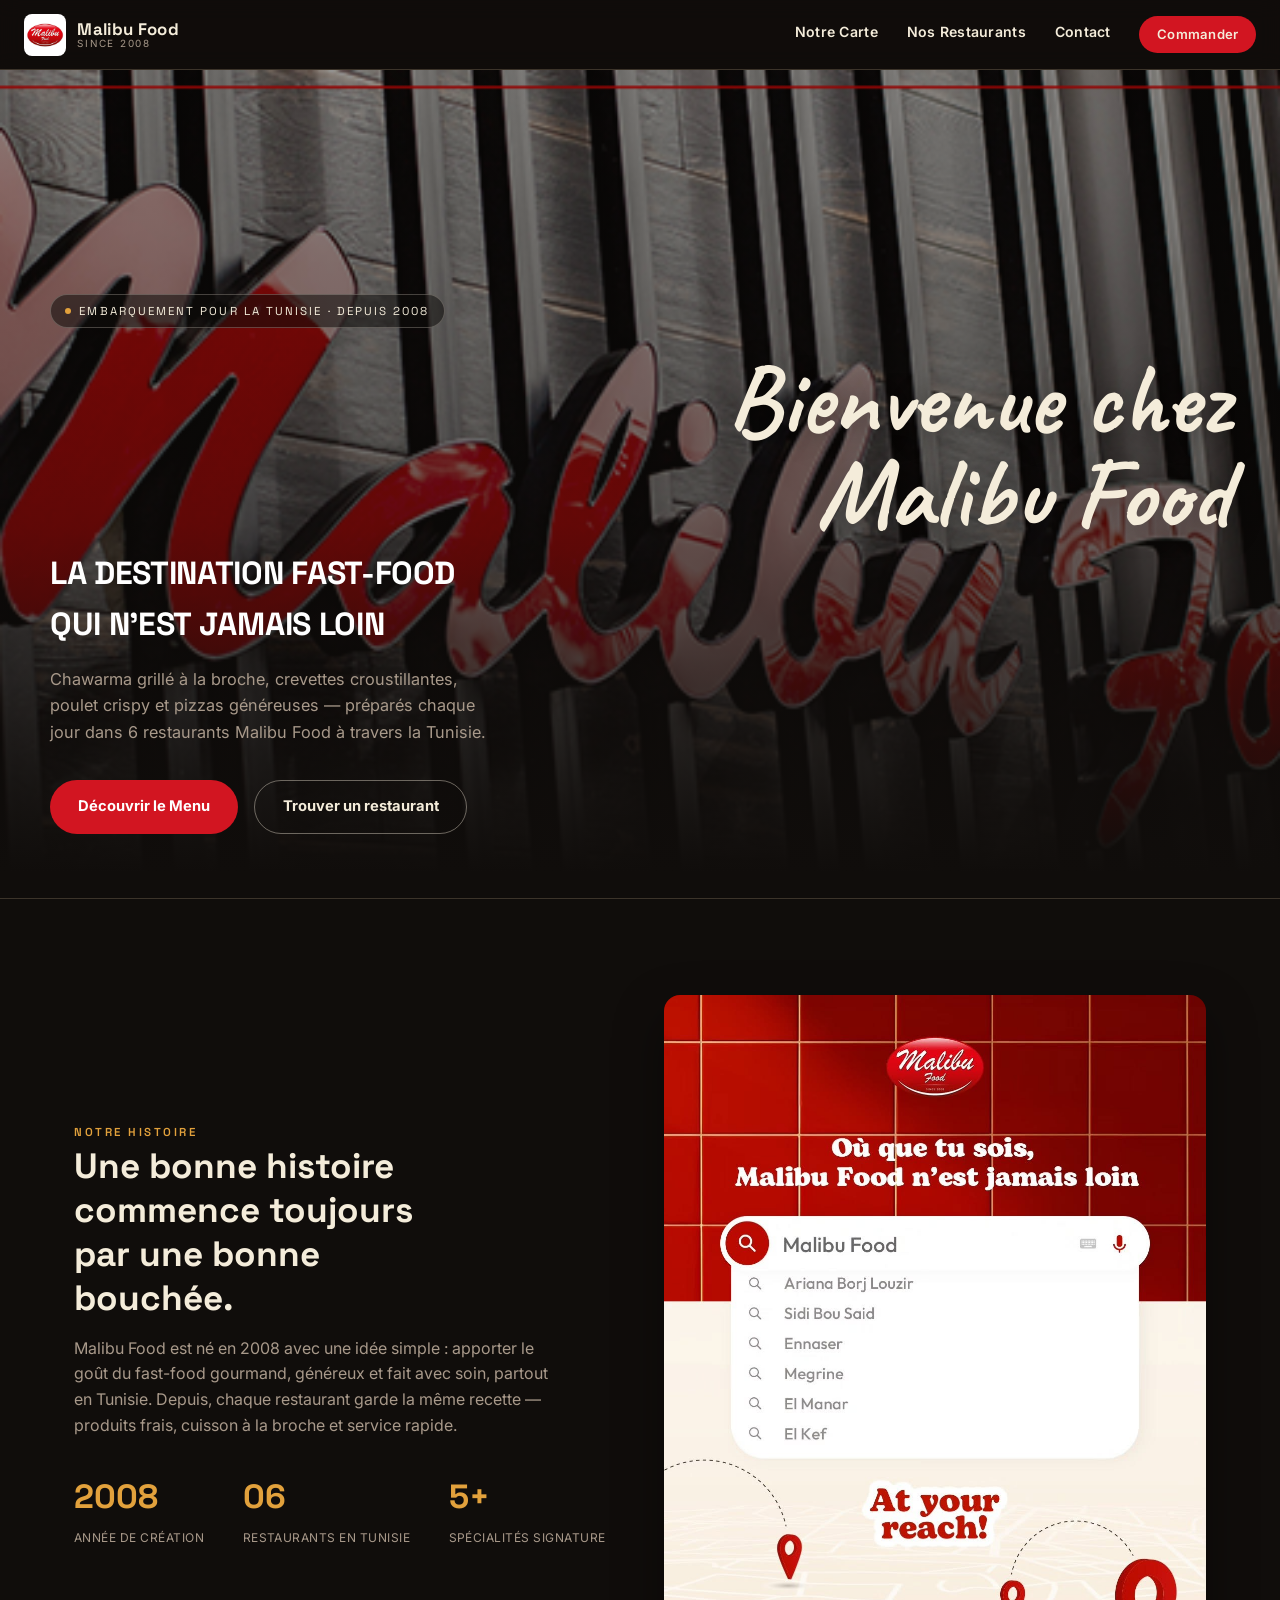
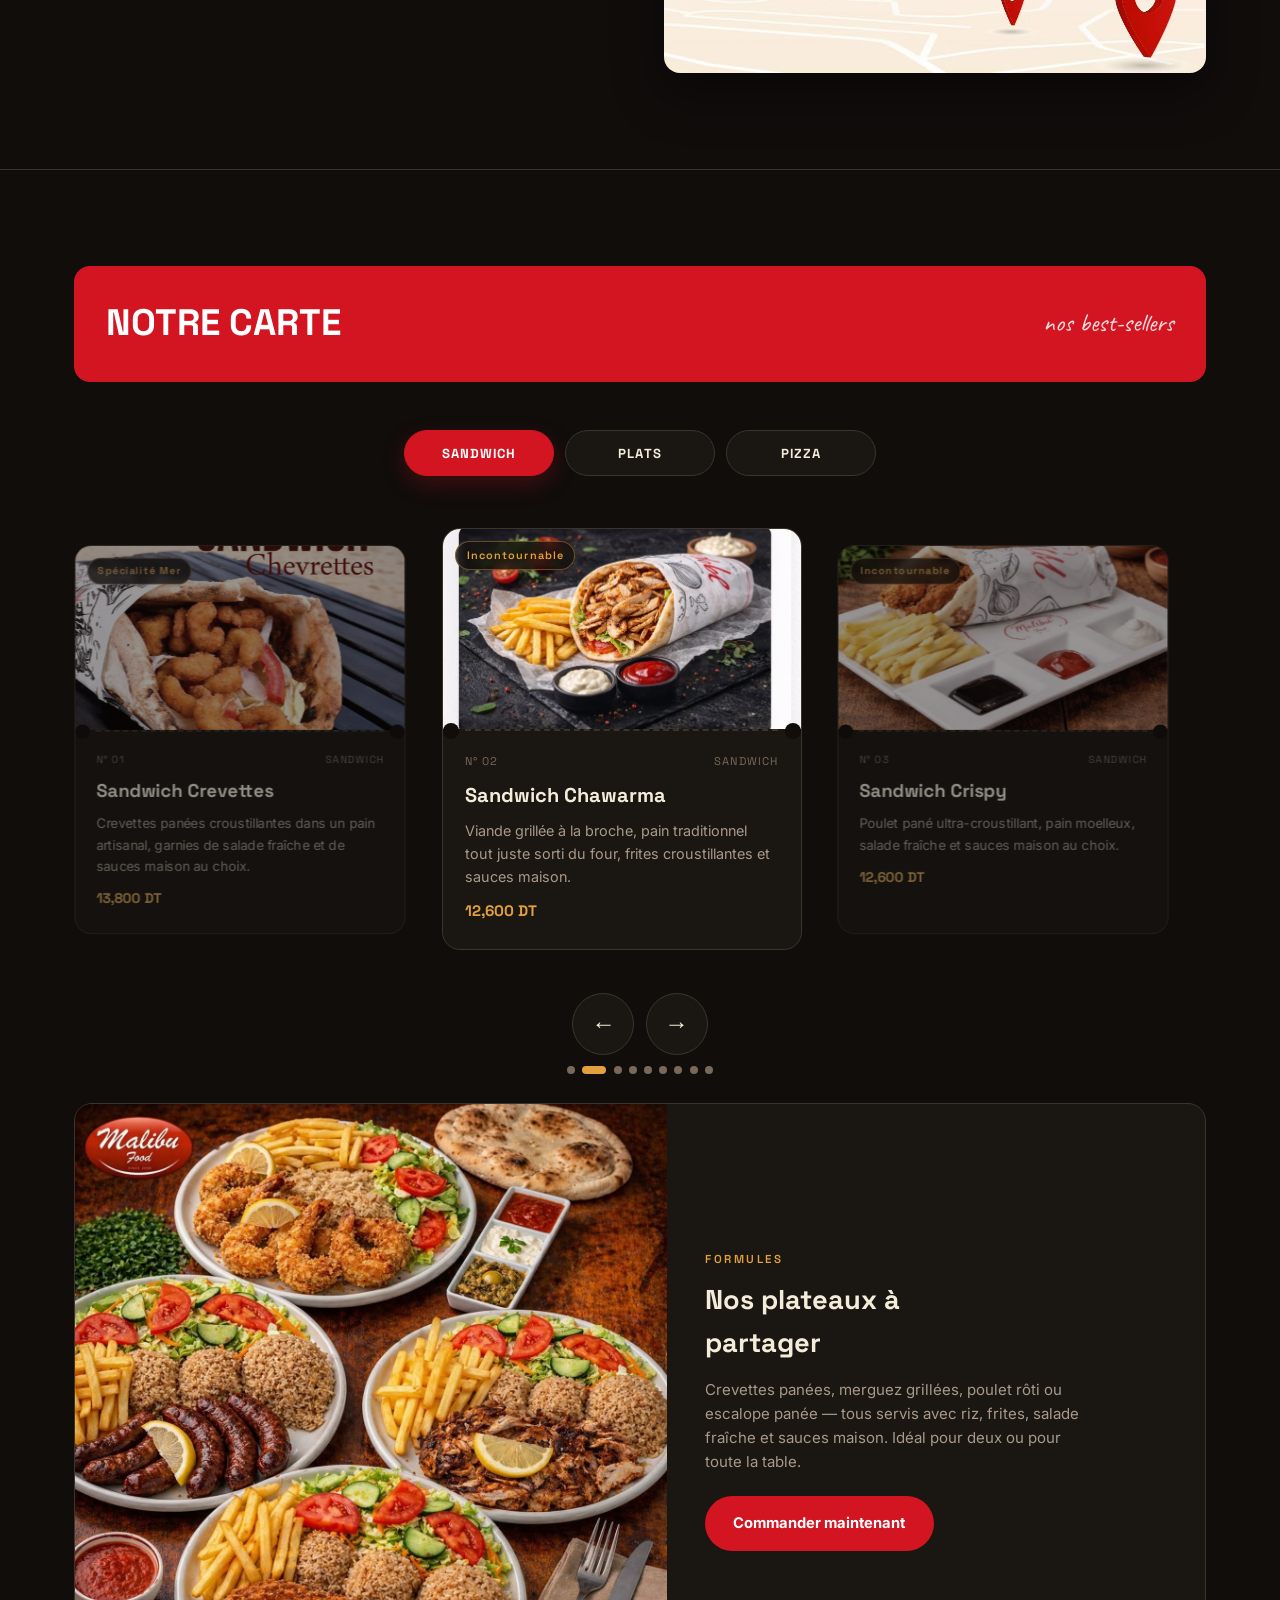
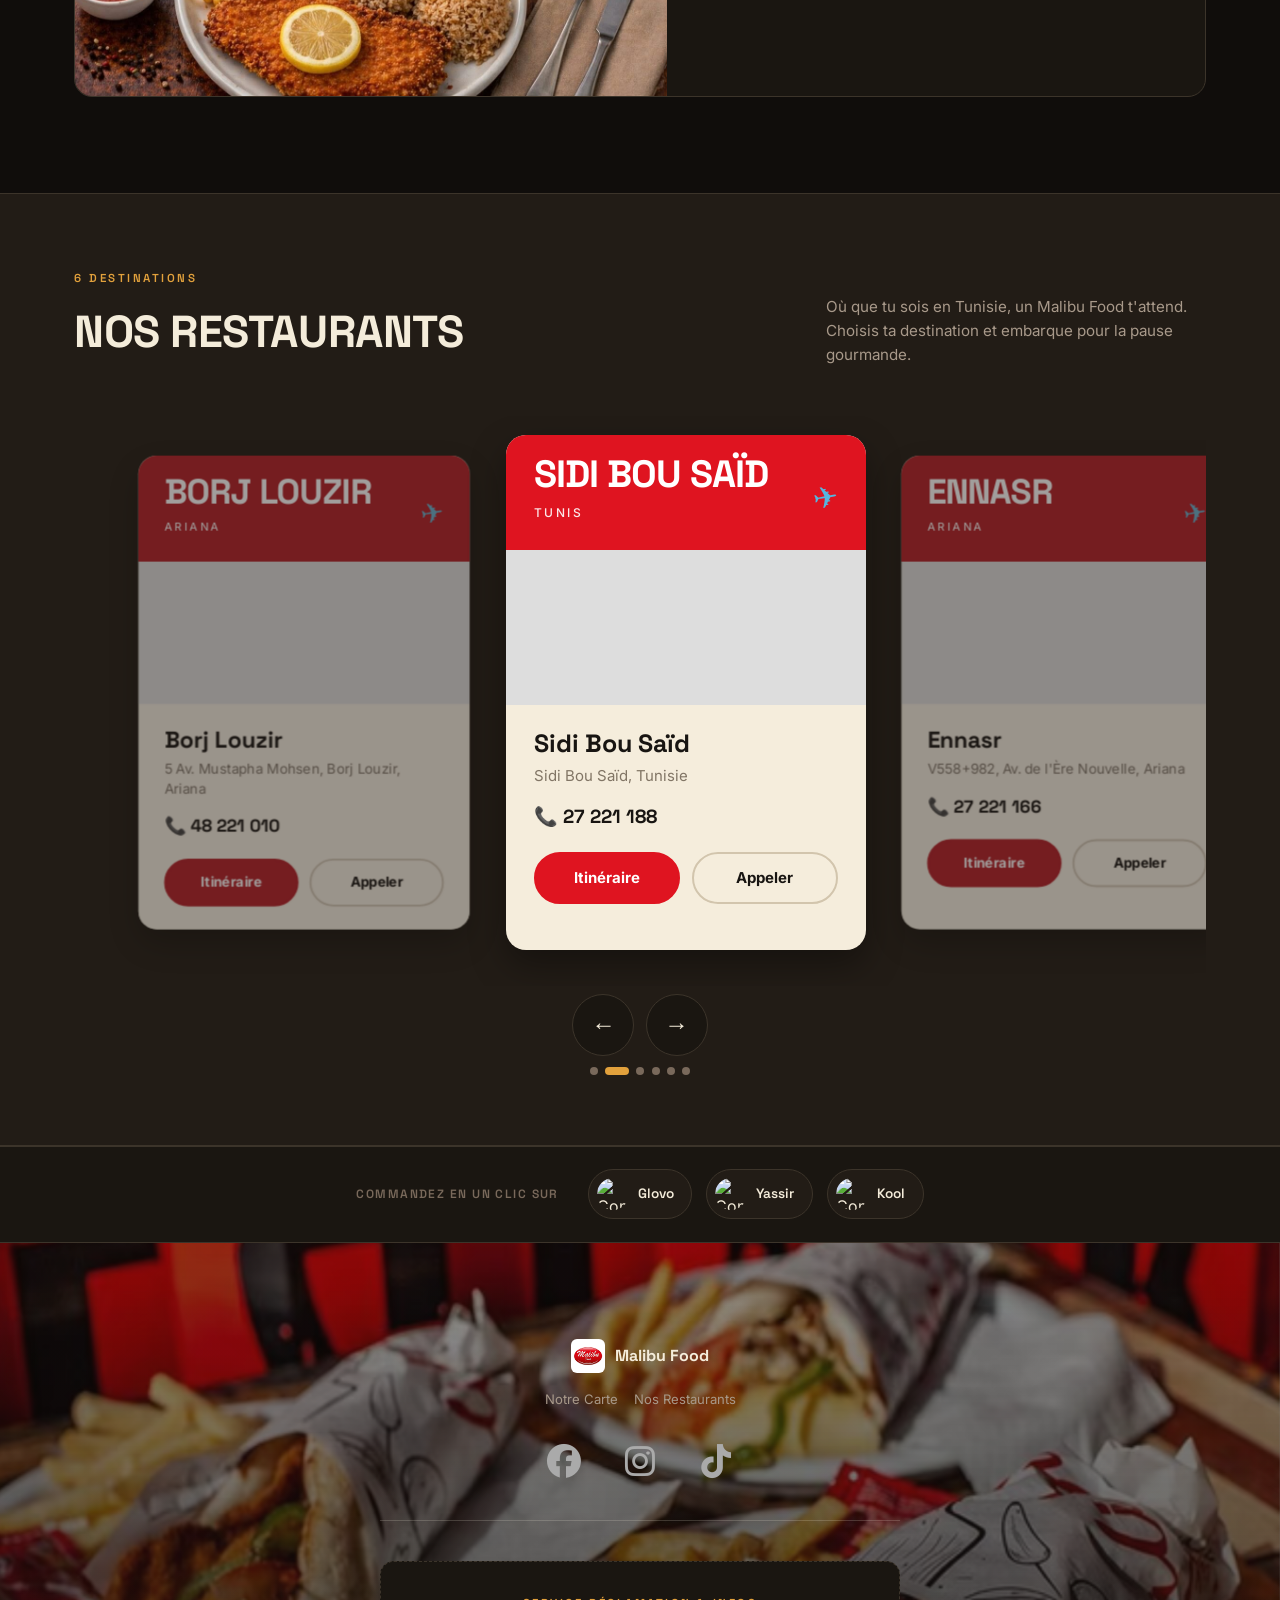
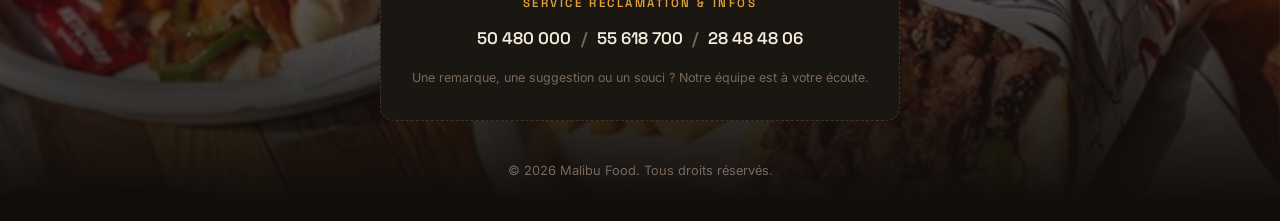
==== commit c3311850: "Update index.html" ====
--- a/index.html
+++ b/index.html
@@ -1,31 +1,51 @@
 <!DOCTYPE html>
 <html lang="fr">
 <head>
-<meta charset="UTF-8">
-<meta name="viewport" content="width=device-width, initial-scale=1.0">
-<meta name="description" content="Malibu Food — Fast-food tunisien depuis 2008. Chawarma, crevettes, poulet crispy et pizzas dans 6 restaurants à travers la Tunisie.">
-<link rel="icon" type="image/jpeg" href="img/logo.jpg">
-<link rel="stylesheet" href="malibu.css">
-<title>MALIBU FOOD</title>
-
-<link rel="preconnect" href="https://fonts.googleapis.com">
-<link rel="preconnect" href="https://fonts.gstatic.com" crossorigin>
-<link href="https://fonts.googleapis.com/css2?family=Caveat:wght@600;700&family=Space+Grotesk:wght@500;600;700&family=Inter:wght@400;500;600&display=swap" rel="stylesheet">
-<link rel="stylesheet" href="https://cdnjs.cloudflare.com/ajax/libs/font-awesome/6.5.2/css/all.min.css">
-
+  <meta charset="UTF-8">
+  <meta name="viewport" content="width=device-width, initial-scale=1.0">
+
+  <meta
+    name="description"
+    content="Malibu Food — Fast-food tunisien depuis 2008. Chawarma, crevettes, poulet crispy et pizzas dans 6 restaurants à travers la Tunisie."
+  >
+
+  <link rel="icon" type="image/jpeg" href="img/logo.jpg">
+  <link rel="stylesheet" href="malibu.css">
+
+  <title>MALIBU FOOD</title>
+
+  <!-- Google Fonts -->
+  <link rel="preconnect" href="https://fonts.googleapis.com">
+  <link rel="preconnect" href="https://fonts.gstatic.com" crossorigin>
+
+  <link
+    href="https://fonts.googleapis.com/css2?family=Caveat:wght@600;700&family=Space+Grotesk:wght@500;600;700&family=Inter:wght@400;500;600&display=swap"
+    rel="stylesheet"
+  >
+
+  <!-- Font Awesome -->
+  <link
+    rel="stylesheet"
+    href="https://cdnjs.cloudflare.com/ajax/libs/font-awesome/6.5.2/css/all.min.css"
+  >
 </head>
-<body>
-
-  <!-- ================= HEADER ================= -->
+
+<body id="top">
+
+  <!-- =====================================================
+       HEADER
+  ====================================================== -->
   <header>
     <a href="#top" class="brand">
       <img src="img/logo.jpg" alt="Logo Malibu Food">
+
       <div class="brand-text">
         <strong>Malibu Food</strong>
         <span>Since 2008</span>
       </div>
     </a>
-    <nav>
+
+    <nav aria-label="Navigation principale">
       <a href="#menu">Notre Carte</a>
       <a href="#restaurants">Nos Restaurants</a>
       <a href="#reclamation">Contact</a>
@@ -33,43 +53,103 @@
     </nav>
   </header>
 
-  <!-- ================= HERO ================= -->
-  <section class="hero" id="top">
+
+  <!-- =====================================================
+       HERO
+  ====================================================== -->
+  <section class="hero">
     <div class="hero-inner">
-      <div class="ticket-tag"><span class="dot"></span>Embarquement pour la Tunisie · Depuis 2008</div>
-      <h1>Bienvenus chez</h1> 
-       <h1> Malibu Food</h1>
-      <h2>La destination fast-food qui n'est jamais loin</h2>
-      <p>Chawarma grillé à la broche, crevettes croustillantes, poulet crispy et pizzas généreuses — préparés chaque jour dans 6 restaurants Malibu Food à travers la Tunisie.</p>
+
+      <div class="ticket-tag">
+        <span class="dot"></span>
+        Embarquement pour la Tunisie · Depuis 2008
+      </div>
+
+      <h1>Bienvenue chez</h1>
+      <h1>Malibu Food</h1>
+
+      <h2>
+        La destination fast-food qui n'est jamais loin
+      </h2>
+
+      <p>
+        Chawarma grillé à la broche, crevettes croustillantes,
+        poulet crispy et pizzas généreuses — préparés chaque jour
+        dans 6 restaurants Malibu Food à travers la Tunisie.
+      </p>
+
       <div class="hero-actions">
-        <a href="#menu" class="btn btn-primary">Découvrir le Menu</a>
-        <a href="#restaurants" class="btn btn-ghost">Trouver un restaurant</a>
+        <a href="#menu" class="btn btn-primary">
+          Découvrir le Menu
+        </a>
+
+        <a href="#restaurants" class="btn btn-ghost">
+          Trouver un restaurant
+        </a>
       </div>
-    
+
     </div>
   </section>
-  
-  <!-- ================= ABOUT ================= -->
+
+
+  <!-- =====================================================
+       ABOUT
+  ====================================================== -->
   <section class="about">
     <div class="wrap about-grid">
+
       <div>
         <span class="eyebrow">Notre histoire</span>
-        <h3>Une bonne histoire commence toujours par une bonne bouchée.</h3>
-        <p>Malibu Food est né en 2008 avec une idée simple&nbsp;: apporter le goût du fast-food gourmand, généreux et fait avec soin, partout en Tunisie. Depuis, chaque restaurant garde la même recette&nbsp;— produits frais, cuisson à la broche et service rapide.</p>
+
+        <h3>
+          Une bonne histoire commence toujours par une bonne bouchée.
+        </h3>
+
+        <p>
+          Malibu Food est né en 2008 avec une idée simple :
+          apporter le goût du fast-food gourmand, généreux et fait
+          avec soin, partout en Tunisie. Depuis, chaque restaurant
+          garde la même recette — produits frais, cuisson à la broche
+          et service rapide.
+        </p>
+
         <div class="stat-row">
-          <div><strong>2008</strong><span>Année de création</span></div>
-          <div><strong>06</strong><span>Restaurants en Tunisie</span></div>
-          <div><strong>5+</strong><span>Spécialités signature</span></div>
+
+          <div>
+            <strong>2008</strong>
+            <span>Année de création</span>
+          </div>
+
+          <div>
+            <strong>06</strong>
+            <span>Restaurants en Tunisie</span>
+          </div>
+
+          <div>
+            <strong>5+</strong>
+            <span>Spécialités signature</span>
+          </div>
+
         </div>
       </div>
+
       <div>
-        <img src="img/place.jpg" alt="Plat crispy chicken Malibu Food, riz, frites et salade" style="border-radius:16px; box-shadow:0 20px 50px rgba(0,0,0,.4);">
+        <img
+          src="img/place.jpg"
+          alt="Plat crispy chicken Malibu Food, riz, frites et salade"
+          style="border-radius:16px; box-shadow:0 20px 50px rgba(0,0,0,.4);"
+        >
       </div>
+
     </div>
   </section>
 
-  <!-- ================= MENU ================= -->
+
+  <!-- =====================================================
+       MENU
+  ====================================================== -->
   <section id="menu">
+
     <div class="wrap">
 
       <div class="menu-header-bar">
@@ -77,1010 +157,2683 @@
         <span class="script">nos best-sellers</span>
       </div>
 
-      <!-- MENU CATEGORIES -->
-      <div class="menu-categories" role="tablist" aria-label="Catégories du menu">
-        <button class="menu-category active" type="button" data-category="sandwich" role="tab" aria-selected="true">SANDWICH</button>
-        <button class="menu-category" type="button" data-category="plats" role="tab" aria-selected="false">PLATS</button>
-        <button class="menu-category" type="button" data-category="pizza" role="tab" aria-selected="false">PIZZA</button>
+
+      <!-- =================================================
+           CATEGORIES
+      ================================================== -->
+      <div
+        class="menu-categories"
+        role="tablist"
+        aria-label="Catégories du menu"
+      >
+
+        <button
+          class="menu-category active"
+          type="button"
+          data-category="sandwich"
+          role="tab"
+          aria-selected="true"
+        >
+          SANDWICH
+        </button>
+
+        <button
+          class="menu-category"
+          type="button"
+          data-category="plats"
+          role="tab"
+          aria-selected="false"
+        >
+          PLATS
+        </button>
+
+        <button
+          class="menu-category"
+          type="button"
+          data-category="pizza"
+          role="tab"
+          aria-selected="false"
+        >
+          PIZZA
+        </button>
+
       </div>
 
-      <!-- ================= SANDWICH ================= -->
-      <div class="menu-panel active" id="menu-sandwich" data-panel="sandwich" role="tabpanel">
-        <div class="horizontal-carousel menu-carousel" data-carousel="menu-sandwich">
-
+
+      <!-- =================================================
+           SANDWICH
+      ================================================== -->
+      <div
+        class="menu-panel active"
+        id="menu-sandwich"
+        data-panel="sandwich"
+        role="tabpanel"
+      >
+
+        <div
+          class="horizontal-carousel menu-carousel"
+          data-carousel="menu-sandwich"
+        >
+
+          <!-- 01 -->
           <div class="ticket-card">
+
             <div class="ticket-photo">
-              <img src="img/sandwish chevrettes.jpg" alt="Sandwich chevrettes croustillantes Malibu Food">
-              <span class="ticket-badge">Spécialité Mer</span>
-            </div>
+              <img
+                src="img/sandwish chevrettes.jpg"
+                alt="Sandwich crevettes croustillantes Malibu Food"
+              >
+              <span class="ticket-badge">
+                Spécialité Mer
+              </span>
+            </div>
+
             <div class="ticket-perf"></div>
+
             <div class="ticket-content">
-              <div class="ticket-tagline"><span>N° 01</span><span>Sandwich</span></div>
-              <h3>Sandwich Chevrettes</h3>
-              <p>Chevrettes panées croustillantes dans un pain artisanal, garnies de salade fraîche et de sauces maison au choix.</p>
-              <div class="ticket-price">13,800 DT</div>
-            </div>
-          </div>
-
+
+              <div class="ticket-tagline">
+                <span>N° 01</span>
+                <span>Sandwich</span>
+              </div>
+
+              <h3>Sandwich Crevettes</h3>
+
+              <p>
+                Crevettes panées croustillantes dans un pain artisanal,
+                garnies de salade fraîche et de sauces maison au choix.
+              </p>
+
+              <div class="ticket-price">
+                13,800 DT
+              </div>
+
+            </div>
+          </div>
+
+
+          <!-- 02 -->
           <div class="ticket-card">
+
             <div class="ticket-photo">
-              <img src="img/chawarma-clean.jpg" alt="Sandwich chawarma Malibu Food">
-              <span class="ticket-badge">Incontournable</span>
-            </div>
+              <img
+                src="img/chawarma-clean.jpg"
+                alt="Sandwich chawarma Malibu Food"
+              >
+
+              <span class="ticket-badge">
+                Incontournable
+              </span>
+            </div>
+
             <div class="ticket-perf"></div>
+
             <div class="ticket-content">
-              <div class="ticket-tagline"><span>N° 02</span><span>Sandwich</span></div>
+
+              <div class="ticket-tagline">
+                <span>N° 02</span>
+                <span>Sandwich</span>
+              </div>
+
               <h3>Sandwich Chawarma</h3>
-              <p>Viande grillée à la broche, pain traditionnel tout juste sorti du four, frites croustillantes et sauces maison.</p>
-              <div class="ticket-price">12,600 DT</div>
-            </div>
-            
-          </div>
-           <div class="ticket-card">
+
+              <p>
+                Viande grillée à la broche, pain traditionnel tout
+                juste sorti du four, frites croustillantes et sauces maison.
+              </p>
+
+              <div class="ticket-price">
+                12,600 DT
+              </div>
+
+            </div>
+          </div>
+
+
+          <!-- 03 -->
+          <div class="ticket-card">
+
             <div class="ticket-photo">
-              <img src="img/crispi.png" alt="Sandwich crispy Malibu Food">
-              <span class="ticket-badge">Incontournable</span>
-            </div>
+              <img
+                src="img/crispi.png"
+                alt="Sandwich crispy Malibu Food"
+              >
+
+              <span class="ticket-badge">
+                Incontournable
+              </span>
+            </div>
+
             <div class="ticket-perf"></div>
+
             <div class="ticket-content">
-              <div class="ticket-tagline"><span>N° 03</span><span>Sandwich</span></div>
-              <h3>Sandwich Crispy </h3>
-              <p>Poulet pané ultra-croustillant, pain moelleux, salade fraîche et sauces maison au choix.</p>
-              <div class="ticket-price">12,600 DT</div>
-            </div>
-          </div>
-
+
+              <div class="ticket-tagline">
+                <span>N° 03</span>
+                <span>Sandwich</span>
+              </div>
+
+              <h3>Sandwich Crispy</h3>
+
+              <p>
+                Poulet pané ultra-croustillant, pain moelleux,
+                salade fraîche et sauces maison au choix.
+              </p>
+
+              <div class="ticket-price">
+                12,600 DT
+              </div>
+
+            </div>
+          </div>
+
+
+          <!-- 04 -->
           <div class="ticket-card">
+
             <div class="ticket-photo">
-              <img src="img/jambon.png" alt="Sandwich jambon Malibu Food">
-              <span class="ticket-badge">Classique</span>
-            </div>
+              <img
+                src="img/jambon.png"
+                alt="Sandwich jambon Malibu Food"
+              >
+
+              <span class="ticket-badge">
+                Classique
+              </span>
+            </div>
+
             <div class="ticket-perf"></div>
+
             <div class="ticket-content">
-              <div class="ticket-tagline"><span>N° 04</span><span>Sandwich</span></div>
+
+              <div class="ticket-tagline">
+                <span>N° 04</span>
+                <span>Sandwich</span>
+              </div>
+
               <h3>Sandwich Jambon</h3>
-              <p>Jambon fondant dans un pain moelleux, garni de salade fraîche et de sauces maison au choix.</p>
-              <div class="ticket-price">10,800 DT</div>
-            </div>
-          </div>
-
+
+              <p>
+                Jambon fondant dans un pain moelleux,
+                garni de salade fraîche et de sauces maison au choix.
+              </p>
+
+              <div class="ticket-price">
+                10,800 DT
+              </div>
+
+            </div>
+          </div>
+
+
+          <!-- 05 -->
           <div class="ticket-card">
+
             <div class="ticket-photo">
-              <img src="img/thon.png" alt="Sandwich thon Malibu Food">
-              <span class="ticket-badge">Classique</span>
-            </div>
+              <img
+                src="img/thon.png"
+                alt="Sandwich thon Malibu Food"
+              >
+
+              <span class="ticket-badge">
+                Classique
+              </span>
+            </div>
+
             <div class="ticket-perf"></div>
+
             <div class="ticket-content">
-              <div class="ticket-tagline"><span>N° 05</span><span>Sandwich</span></div>
+
+              <div class="ticket-tagline">
+                <span>N° 05</span>
+                <span>Sandwich</span>
+              </div>
+
               <h3>Sandwich Thon</h3>
-              <p>Thon généreux, œuf et légumes frais dans un pain traditionnel, accompagné de nos sauces maison.</p>
-              <div class="ticket-price">10,800 DT</div>
-            </div>
-          </div>
-
+
+              <p>
+                Thon généreux, œuf et légumes frais dans un pain
+                traditionnel, accompagné de nos sauces maison.
+              </p>
+
+              <div class="ticket-price">
+                10,800 DT
+              </div>
+
+            </div>
+          </div>
+
+
+          <!-- 06 -->
           <div class="ticket-card">
+
             <div class="ticket-photo">
-              <img src="img/nuguest.png" alt="Sandwich nuggets Malibu Food">
-              <span class="ticket-badge">Poulet</span>
-            </div>
+              <img
+                src="img/nuguest.png"
+                alt="Sandwich nuggets Malibu Food"
+              >
+
+              <span class="ticket-badge">
+                Poulet
+              </span>
+            </div>
+
             <div class="ticket-perf"></div>
+
             <div class="ticket-content">
-              <div class="ticket-tagline"><span>N° 06</span><span>Sandwich</span></div>
+
+              <div class="ticket-tagline">
+                <span>N° 06</span>
+                <span>Sandwich</span>
+              </div>
+
               <h3>Sandwich Nuggets</h3>
-              <p>Nuggets de poulet croustillants, pain artisanal, salade fraîche et sauces maison au choix.</p>
-              <div class="ticket-price">12,600 DT</div>
-            </div>
-          </div>
-
+
+              <p>
+                Nuggets de poulet croustillants, pain artisanal,
+                salade fraîche et sauces maison au choix.
+              </p>
+
+              <div class="ticket-price">
+                12,600 DT
+              </div>
+
+            </div>
+          </div>
+
+
+          <!-- 07 -->
           <div class="ticket-card">
+
             <div class="ticket-photo">
-              <img src="img/courdon bleu.png" alt="Sandwich cordon bleu Malibu Food">
-              <span class="ticket-badge">Incontournable</span>
-            </div>
+              <img
+                src="img/courdon bleu.png"
+                alt="Sandwich cordon bleu Malibu Food"
+              >
+
+              <span class="ticket-badge">
+                Incontournable
+              </span>
+            </div>
+
             <div class="ticket-perf"></div>
+
             <div class="ticket-content">
-              <div class="ticket-tagline"><span>N° 07</span><span>Sandwich</span></div>
+
+              <div class="ticket-tagline">
+                <span>N° 07</span>
+                <span>Sandwich</span>
+              </div>
+
               <h3>Sandwich Cordon Bleu</h3>
-              <p>Cordon bleu doré et fondant, pain moelleux, salade fraîche et sauces maison au choix.</p>
-              <div class="ticket-price">12,600 DT</div>
-            </div>
-          </div>
-
+
+              <p>
+                Cordon bleu doré et fondant, pain moelleux,
+                salade fraîche et sauces maison au choix.
+              </p>
+
+              <div class="ticket-price">
+                12,600 DT
+              </div>
+
+            </div>
+          </div>
+
+
+          <!-- 08 -->
           <div class="ticket-card">
+
             <div class="ticket-photo">
-              <img src="img/escalope panne.png" alt="Sandwich escalope panée Malibu Food">
-              <span class="ticket-badge">Poulet</span>
-            </div>
+              <img
+                src="img/escalope panne.png"
+                alt="Sandwich escalope panée Malibu Food"
+              >
+
+              <span class="ticket-badge">
+                Poulet
+              </span>
+            </div>
+
             <div class="ticket-perf"></div>
+
             <div class="ticket-content">
-              <div class="ticket-tagline"><span>N° 08</span><span>Sandwich</span></div>
+
+              <div class="ticket-tagline">
+                <span>N° 08</span>
+                <span>Sandwich</span>
+              </div>
+
               <h3>Sandwich Escalope Panée</h3>
-              <p>Escalope de poulet panée et croustillante, pain traditionnel, salade fraîche et sauces maison.</p>
-              <div class="ticket-price">12,600 DT</div>
-            </div>
-          </div>
-
+
+              <p>
+                Escalope de poulet panée et croustillante,
+                pain traditionnel, salade fraîche et sauces maison.
+              </p>
+
+              <div class="ticket-price">
+                12,600 DT
+              </div>
+
+            </div>
+          </div>
+
+
+          <!-- 09 -->
           <div class="ticket-card">
+
             <div class="ticket-photo">
-              <img src="img/escalope grille.png" alt="Sandwich escalope grillée Malibu Food">
-              <span class="ticket-badge">Poulet</span>
-            </div>
+              <img
+                src="img/escalope grille.png"
+                alt="Sandwich escalope grillée Malibu Food"
+              >
+
+              <span class="ticket-badge">
+                Poulet
+              </span>
+            </div>
+
             <div class="ticket-perf"></div>
+
             <div class="ticket-content">
-              <div class="ticket-tagline"><span>N° 09</span><span>Sandwich</span></div>
+
+              <div class="ticket-tagline">
+                <span>N° 09</span>
+                <span>Sandwich</span>
+              </div>
+
               <h3>Sandwich Escalope Grillée</h3>
-              <p>Escalope de poulet grillée, tomates fraîches, salade et sauces maison au choix.</p>
-              <div class="ticket-price">12,600 DT</div>
+
+              <p>
+                Escalope de poulet grillée, tomates fraîches,
+                salade et sauces maison au choix.
+              </p>
+
+              <div class="ticket-price">
+                12,600 DT
+              </div>
+
             </div>
           </div>
 
         </div>
       </div>
 
-      <!-- ================= PLATS ================= -->
-      <div class="menu-panel" id="menu-plats" data-panel="plats" role="tabpanel" hidden>
-        <div class="horizontal-carousel menu-carousel" data-carousel="menu-plats">
-
+
+      <!-- =================================================
+           PLATS
+      ================================================== -->
+      <div
+        class="menu-panel"
+        id="menu-plats"
+        data-panel="plats"
+        role="tabpanel"
+        hidden
+      >
+
+        <div
+          class="horizontal-carousel menu-carousel"
+          data-carousel="menu-plats"
+        >
+
+          <!-- 01 -->
           <div class="ticket-card">
+
             <div class="ticket-photo">
-              <img src="img/plat cheverette.png" alt="Plat crevettes Malibu Food">
-              <span class="ticket-badge">Spécialité Mer</span>
-            </div>
+              <img
+                src="img/plat cheverette.png"
+                alt="Plat crevettes Malibu Food"
+              >
+
+              <span class="ticket-badge">
+                Spécialité Mer
+              </span>
+            </div>
+
             <div class="ticket-perf"></div>
+
             <div class="ticket-content">
-              <div class="ticket-tagline"><span>N° 01</span><span>Plat</span></div>
+
+              <div class="ticket-tagline">
+                <span>N° 01</span>
+                <span>Plat</span>
+              </div>
+
               <h3>Plat Crevettes</h3>
-              <p>Crevettes panées et dorées, servies avec riz parfumé, frites croustillantes, salade fraîche et quartier de citron.</p>
-            </div>
-          </div>
-
+
+              <p>
+                Crevettes panées et dorées, servies avec riz parfumé,
+                frites croustillantes, salade fraîche et quartier de citron.
+              </p>
+
+              <div class="ticket-price">
+                23,900 DT
+              </div>
+
+            </div>
+          </div>
+
+
+          <!-- 02 -->
           <div class="ticket-card">
+
             <div class="ticket-photo">
-              <img src="img/palt escalope panne.png" alt="Plat escalope panée Malibu Food">
-              <span class="ticket-badge">Poulet</span>
-            </div>
+              <img
+                src="img/palt escalope panne.png"
+                alt="Plat escalope panée Malibu Food"
+              >
+
+              <span class="ticket-badge">
+                Poulet
+              </span>
+            </div>
+
             <div class="ticket-perf"></div>
+
             <div class="ticket-content">
-              <div class="ticket-tagline"><span>N° 02</span><span>Plat</span></div>
+
+              <div class="ticket-tagline">
+                <span>N° 02</span>
+                <span>Plat</span>
+              </div>
+
               <h3>Plat Escalope Panée</h3>
-              <p>Escalope de poulet panée et croustillante, riz parfumé, frites, salade fraîche et sauces maison.</p>
-              <div class="ticket-price">23,900 DT</div>
-            </div>
-          </div>
-
+
+              <p>
+                Escalope de poulet panée et croustillante,
+                riz parfumé, frites, salade fraîche et sauces maison.
+              </p>
+
+              <div class="ticket-price">
+                23,900 DT
+              </div>
+
+            </div>
+          </div>
+
+
+          <!-- 03 -->
           <div class="ticket-card">
+
             <div class="ticket-photo">
-              <img src="img/plat crispy.png" alt="Plat crispy Malibu Food">
-              <span class="ticket-badge">Poulet</span>
-            </div>
+              <img
+                src="img/plat crispy.png"
+                alt="Plat crispy Malibu Food"
+              >
+
+              <span class="ticket-badge">
+                Poulet
+              </span>
+            </div>
+
             <div class="ticket-perf"></div>
+
             <div class="ticket-content">
-              <div class="ticket-tagline"><span>N° 03</span><span>Plat</span></div>
+
+              <div class="ticket-tagline">
+                <span>N° 03</span>
+                <span>Plat</span>
+              </div>
+
               <h3>Plat Crispy</h3>
-              <p>Aiguillettes de poulet crispy, riz parfumé, frites croustillantes, salade fraîche et sauces maison.</p>
-              <div class="ticket-price">23,900 DT</div>
-            </div>
-          </div>
-
+
+              <p>
+                Aiguillettes de poulet crispy, riz parfumé,
+                frites croustillantes, salade fraîche et sauces maison.
+              </p>
+
+              <div class="ticket-price">
+                23,900 DT
+              </div>
+
+            </div>
+          </div>
+
+
+          <!-- 04 -->
           <div class="ticket-card">
+
             <div class="ticket-photo">
-              <img src="img/plat courdon blue.png" alt="Plat cordon bleu Malibu Food">
-              <span class="ticket-badge">Incontournable</span>
-            </div>
+              <img
+                src="img/plat courdon blue.png"
+                alt="Plat cordon bleu Malibu Food"
+              >
+
+              <span class="ticket-badge">
+                Incontournable
+              </span>
+            </div>
+
             <div class="ticket-perf"></div>
+
             <div class="ticket-content">
-              <div class="ticket-tagline"><span>N° 04</span><span>Plat</span></div>
+
+              <div class="ticket-tagline">
+                <span>N° 04</span>
+                <span>Plat</span>
+              </div>
+
               <h3>Plat Cordon Bleu</h3>
-              <p>Cordon bleu doré et fondant, riz parfumé, frites, salade fraîche et sauces maison au choix.</p>
-              <div class="ticket-price">24,900 DT</div>
-            </div>
-          </div>
-
+
+              <p>
+                Cordon bleu doré et fondant, riz parfumé,
+                frites, salade fraîche et sauces maison au choix.
+              </p>
+
+              <div class="ticket-price">
+                24,900 DT
+              </div>
+
+            </div>
+          </div>
+
+
+          <!-- 05 -->
           <div class="ticket-card">
+
             <div class="ticket-photo">
-              <img src="img/plat escalope grille.png" alt="Plat escalope grillée Malibu Food">
-              <span class="ticket-badge">Grillade</span>
-            </div>
+              <img
+                src="img/plat escalope grille.png"
+                alt="Plat escalope grillée Malibu Food"
+              >
+
+              <span class="ticket-badge">
+                Grillade
+              </span>
+            </div>
+
             <div class="ticket-perf"></div>
+
             <div class="ticket-content">
-              <div class="ticket-tagline"><span>N° 05</span><span>Plat</span></div>
+
+              <div class="ticket-tagline">
+                <span>N° 05</span>
+                <span>Plat</span>
+              </div>
+
               <h3>Plat Escalope Grillée</h3>
-              <p>Escalope de poulet grillée, riz parfumé, frites, salade fraîche et sauces maison au choix.</p>
-              <div class="ticket-price">24,900 DT</div>
-            </div>
-          </div>
-
+
+              <p>
+                Escalope de poulet grillée, riz parfumé,
+                frites, salade fraîche et sauces maison au choix.
+              </p>
+
+              <div class="ticket-price">
+                24,900 DT
+              </div>
+
+            </div>
+          </div>
+
+
+          <!-- 06 -->
           <div class="ticket-card">
+
             <div class="ticket-photo">
-              <img src="img/plat viande hachee.png" alt="Plat viande hachée Malibu Food">
-              <span class="ticket-badge">Grillade</span>
-            </div>
+              <img
+                src="img/plat viande hachee.png"
+                alt="Plat viande hachée Malibu Food"
+              >
+
+              <span class="ticket-badge">
+                Grillade
+              </span>
+            </div>
+
             <div class="ticket-perf"></div>
+
             <div class="ticket-content">
-              <div class="ticket-tagline"><span>N° 06</span><span>Plat</span></div>
+
+              <div class="ticket-tagline">
+                <span>N° 06</span>
+                <span>Plat</span>
+              </div>
+
               <h3>Plat Viande Hachée</h3>
-              <p>Steak de viande hachée grillé, riz parfumé, frites, salade fraîche et sauces maison au choix.</p>
-              <div class="ticket-price">26,400 DT</div>
+
+              <p>
+                Steak de viande hachée grillé, riz parfumé,
+                frites, salade fraîche et sauces maison au choix.
+              </p>
+
+              <div class="ticket-price">
+                26,400 DT
+              </div>
+
             </div>
           </div>
 
         </div>
       </div>
 
-      <!-- ================= PIZZA ================= -->
-      <div class="menu-panel" id="menu-pizza" data-panel="pizza" role="tabpanel" hidden>
-        <div class="horizontal-carousel menu-carousel" data-carousel="menu-pizza">
-
+
+      <!-- =================================================
+           PIZZA
+      ================================================== -->
+      <div
+        class="menu-panel"
+        id="menu-pizza"
+        data-panel="pizza"
+        role="tabpanel"
+        hidden
+      >
+
+        <div
+          class="horizontal-carousel menu-carousel"
+          data-carousel="menu-pizza"
+        >
+
+          <!-- 01 -->
           <div class="ticket-card">
+
             <div class="ticket-photo">
-              <img src="img/4 fromage.png" alt="Pizza 4 fromages Malibu Food">
-              <span class="ticket-badge">Fromage</span>
-            </div>
+              <img
+                src="img/4 fromage.png"
+                alt="Pizza quatre fromages Malibu Food"
+              >
+
+              <span class="ticket-badge">
+                Fromage
+              </span>
+            </div>
+
             <div class="ticket-perf"></div>
+
             <div class="ticket-content">
-              <div class="ticket-tagline"><span>N° 01</span><span>Pizza</span></div>
+
+              <div class="ticket-tagline">
+                <span>N° 01</span>
+                <span>Pizza</span>
+              </div>
+
               <h3>Pizza Quatre Fromages</h3>
-              <p>Sauce blanche, mozzarella, gruyère, cheddar, roquefort, olives et câpres.</p>
-              <div class="ticket-price">21,000 DT</div>
-            </div>
-          </div>
-
+
+              <p>
+                Sauce blanche, mozzarella, gruyère, cheddar,
+                roquefort, olives et câpres.
+              </p>
+
+              <div class="ticket-price">
+                21,000 DT
+              </div>
+
+            </div>
+          </div>
+
+
+          <!-- 02 -->
           <div class="ticket-card">
+
             <div class="ticket-photo">
-              <img src="img/fruit de mer.png" alt="Pizza fruits de mer Malibu Food">
-              <span class="ticket-badge">Spécialité Mer</span>
-            </div>
+              <img
+                src="img/fruit de mer.png"
+                alt="Pizza fruits de mer Malibu Food"
+              >
+
+              <span class="ticket-badge">
+                Spécialité Mer
+              </span>
+            </div>
+
             <div class="ticket-perf"></div>
+
             <div class="ticket-content">
-              <div class="ticket-tagline"><span>N° 02</span><span>Pizza</span></div>
-              <h3>Pizza Fruit de Mer</h3>
-              <p>Sauce tomate, mozzarella, chevrettes, calamar, moules, seiches, olives et câpres.</p>
-              <div class="ticket-price">21,000 DT</div>
-            </div>
-          </div>
-
+
+              <div class="ticket-tagline">
+                <span>N° 02</span>
+                <span>Pizza</span>
+              </div>
+
+              <h3>Pizza Fruits de Mer</h3>
+
+              <p>
+                Sauce tomate, mozzarella, crevettes, calamar,
+                moules, seiches, olives et câpres.
+              </p>
+
+              <div class="ticket-price">
+                21,000 DT
+              </div>
+
+            </div>
+          </div>
+
+
+          <!-- 03 -->
           <div class="ticket-card">
+
             <div class="ticket-photo">
-              <img src="img/pizza escalope.png" alt="Pizza escalope Malibu Food">
-              <span class="ticket-badge">Poulet</span>
-            </div>
+              <img
+                src="img/pizza escalope.png"
+                alt="Pizza escalope Malibu Food"
+              >
+
+              <span class="ticket-badge">
+                Poulet
+              </span>
+            </div>
+
             <div class="ticket-perf"></div>
+
             <div class="ticket-content">
-              <div class="ticket-tagline"><span>N° 03</span><span>Pizza</span></div>
+
+              <div class="ticket-tagline">
+                <span>N° 03</span>
+                <span>Pizza</span>
+              </div>
+
               <h3>Pizza Escalope</h3>
-              <p>Sauce tomate, mozzarella, escalope, olives et câpres.</p>
-              <div class="ticket-price">13,000 DT</div>
-            </div>
-          </div>
-
+
+              <p>
+                Sauce tomate, mozzarella, escalope,
+                olives et câpres.
+              </p>
+
+              <div class="ticket-price">
+                13,000 DT
+              </div>
+
+            </div>
+          </div>
+
+
+          <!-- 04 -->
           <div class="ticket-card">
+
             <div class="ticket-photo">
-              <img src="img/4sesion.png" alt="Pizza 4 saisons Malibu Food">
-              <span class="ticket-badge">Pizza</span>
-            </div>
+              <img
+                src="img/4sesion.png"
+                alt="Pizza quatre saisons Malibu Food"
+              >
+
+              <span class="ticket-badge">
+                Pizza
+              </span>
+            </div>
+
             <div class="ticket-perf"></div>
+
             <div class="ticket-content">
-              <div class="ticket-tagline"><span>N° 04</span><span>Pizza</span></div>
+
+              <div class="ticket-tagline">
+                <span>N° 04</span>
+                <span>Pizza</span>
+              </div>
+
               <h3>Pizza Quatre Saisons</h3>
-              <p>Sauce tomate, mozzarella, tomates, oignons, champignons, jambon, thon, olives et câpres.</p>
-              <div class="ticket-price">13,000 DT</div>
-            </div>
-          </div>
-
+
+              <p>
+                Sauce tomate, mozzarella, tomates, oignons,
+                champignons, jambon, thon, olives et câpres.
+              </p>
+
+              <div class="ticket-price">
+                13,000 DT
+              </div>
+
+            </div>
+          </div>
+
+
+          <!-- 05 -->
           <div class="ticket-card">
+
             <div class="ticket-photo">
-              <img src="img/p neptune.png" alt="Pizza Neptune Malibu Food">
-              <span class="ticket-badge">Spécialité Mer</span>
-            </div>
+              <img
+                src="img/p neptune.png"
+                alt="Pizza Neptune Malibu Food"
+              >
+
+              <span class="ticket-badge">
+                Spécialité Mer
+              </span>
+            </div>
+
             <div class="ticket-perf"></div>
+
             <div class="ticket-content">
-              <div class="ticket-tagline"><span>N° 05</span><span>Pizza</span></div>
+
+              <div class="ticket-tagline">
+                <span>N° 05</span>
+                <span>Pizza</span>
+              </div>
+
               <h3>Pizza Neptune</h3>
-              <p>Sauce tomate, mozzarella, olives, câpres et thon.</p>
-              <div class="ticket-price">11,000 DT</div>
-            </div>
-          </div>
-
+
+              <p>
+                Sauce tomate, mozzarella, olives,
+                câpres et thon.
+              </p>
+
+              <div class="ticket-price">
+                11,000 DT
+              </div>
+
+            </div>
+          </div>
+
+
+          <!-- 06 -->
           <div class="ticket-card">
+
             <div class="ticket-photo">
-              <img src="img/vegetiren.png" alt="Pizza végétarienne Malibu Food">
-              <span class="ticket-badge">Végétarienne</span>
-            </div>
+              <img
+                src="img/vegetiren.png"
+                alt="Pizza végétarienne Malibu Food"
+              >
+
+              <span class="ticket-badge">
+                Végétarienne
+              </span>
+            </div>
+
             <div class="ticket-perf"></div>
+
             <div class="ticket-content">
-              <div class="ticket-tagline"><span>N° 06</span><span>Pizza</span></div>
+
+              <div class="ticket-tagline">
+                <span>N° 06</span>
+                <span>Pizza</span>
+              </div>
+
               <h3>Pizza Végétarienne</h3>
-              <p>Sauce tomate, mozzarella, champignons, tomate cerise, poivron, oignon, olives et câpres.</p>
-              <div class="ticket-price">11,000 DT</div>
-            </div>
-          </div>
-
+
+              <p>
+                Sauce tomate, mozzarella, champignons,
+                tomate cerise, poivron, oignon, olives et câpres.
+              </p>
+
+              <div class="ticket-price">
+                11,000 DT
+              </div>
+
+            </div>
+          </div>
+
+
+          <!-- 07 -->
           <div class="ticket-card">
+
             <div class="ticket-photo">
-              <img src="img/pepironne.png" alt="Pizza pepperoni Malibu Food">
-              <span class="ticket-badge">Incontournable</span>
-            </div>
+              <img
+                src="img/pepironne.png"
+                alt="Pizza pepperoni Malibu Food"
+              >
+
+              <span class="ticket-badge">
+                Incontournable
+              </span>
+            </div>
+
             <div class="ticket-perf"></div>
+
             <div class="ticket-content">
-              <div class="ticket-tagline"><span>N° 07</span><span>Pizza</span></div>
+
+              <div class="ticket-tagline">
+                <span>N° 07</span>
+                <span>Pizza</span>
+              </div>
+
               <h3>Pizza Pepperoni</h3>
-              <p>Sauce tomate, mozzarella, pepperoni, olives et câpres.</p>
-              <div class="ticket-price">11,000 DT</div>
-            </div>
-          </div>
-
+
+              <p>
+                Sauce tomate, mozzarella, pepperoni,
+                olives et câpres.
+              </p>
+
+              <div class="ticket-price">
+                11,000 DT
+              </div>
+
+            </div>
+          </div>
+
+
+          <!-- 08 -->
           <div class="ticket-card">
+
             <div class="ticket-photo">
-              <img src="img/marguerita.png" alt="Pizza Margherita Malibu Food">
-              <span class="ticket-badge">Classique</span>
-            </div>
+              <img
+                src="img/marguerita.png"
+                alt="Pizza Margherita Malibu Food"
+              >
+
+              <span class="ticket-badge">
+                Classique
+              </span>
+            </div>
+
             <div class="ticket-perf"></div>
+
             <div class="ticket-content">
-              <div class="ticket-tagline"><span>N° 08</span><span>Pizza</span></div>
+
+              <div class="ticket-tagline">
+                <span>N° 08</span>
+                <span>Pizza</span>
+              </div>
+
               <h3>Pizza Margherita</h3>
-              <p>Sauce tomate, mozzarella, olives et câpres.</p>
-              <div class="ticket-price">10,000 DT</div>
+
+              <p>
+                Sauce tomate, mozzarella,
+                olives et câpres.
+              </p>
+
+              <div class="ticket-price">
+                10,000 DT
+              </div>
+
             </div>
           </div>
 
         </div>
       </div>
-     
-      <!-- WIDE PLATTER BANNER -->
+
+
+      <!-- =================================================
+           PLATTER BANNER
+      ================================================== -->
       <div class="platter-banner">
-        <img src="img/hero-clean.jpg" alt="Formules plateaux Malibu Food : crevettes, merguez, poulet grillé et escalope">
+
+        <img
+          src="img/hero-clean.jpg"
+          alt="Formules plateaux Malibu Food : crevettes, merguez, poulet grillé et escalope"
+        >
+
         <div class="platter-copy">
-          <span class="eyebrow">Formules</span>
-          <h3>Nos plateaux à partager</h3>
-          <p>Crevettes panées, merguez grillées, poulet rôti ou escalope panée — tous servis avec riz, frites, salade fraîche et sauces maison. Idéal pour deux ou pour toute la table.</p>
-          <a href="#restaurants" class="btn btn-primary" style="align-self:flex-start;">Commander maintenant</a>
+
+          <span class="eyebrow">
+            Formules
+          </span>
+
+          <h3>
+            Nos plateaux à partager
+          </h3>
+
+          <p>
+            Crevettes panées, merguez grillées, poulet rôti
+            ou escalope panée — tous servis avec riz, frites,
+            salade fraîche et sauces maison. Idéal pour deux
+            ou pour toute la table.
+          </p>
+
+          <a
+            href="#restaurants"
+            class="btn btn-primary"
+            style="align-self:flex-start;"
+          >
+            Commander maintenant
+          </a>
+
         </div>
       </div>
 
     </div>
   </section>
 
-  <!-- ================= RESTAURANTS ================= -->
+
+  <!-- =====================================================
+       RESTAURANTS
+  ====================================================== -->
   <section id="restaurants" class="restaurants">
+
     <div class="wrap">
+
       <div class="section-head">
+
         <div>
-          <span class="eyebrow">6 destinations</span>
-          <h2>Nos Restaurants</h2>
+          <span class="eyebrow">
+            6 destinations
+          </span>
+
+          <h2>
+            Nos Restaurants
+          </h2>
         </div>
-        <p>Où que tu sois en Tunisie, un Malibu Food t'attend. Choisis ta destination et embarque pour la pause gourmande.</p>
+
+        <p>
+          Où que tu sois en Tunisie, un Malibu Food t'attend.
+          Choisis ta destination et embarque pour la pause gourmande.
+        </p>
+
       </div>
 
-      <div class="horizontal-carousel restaurant-carousel" data-carousel="restaurants">
-
-        <!-- BORJ LOUZIR -->
+
+      <div
+        class="horizontal-carousel restaurant-carousel"
+        data-carousel="restaurants"
+      >
+
+
+        <!-- =================================================
+             BORJ LOUZIR
+        ================================================== -->
         <div class="pass">
+
           <div class="pass-stub">
-            <div><div class="code">BORJ LOUZIR</div><div class="label">Ariana</div></div>
-            <div class="plane">✈</div>
-          </div>
+
+            <div>
+              <div class="code">
+                BORJ LOUZIR
+              </div>
+
+              <div class="label">
+                Ariana
+              </div>
+            </div>
+
+            <div class="plane">
+              ✈
+            </div>
+
+          </div>
+
+
           <div class="pass-main">
+
             <div class="map-container">
-              <iframe src="https://www.google.com/maps?q=Malibu+Food+Borj+Louzir,+5+Av.+Mustapha+Mohsen,+Tunisie&output=embed" loading="lazy" allowfullscreen></iframe>
-            </div>
-            <h3>Borj Louzir</h3>
-            <p class="pass-address">5 Av. Mustapha Mohsen, Borj Louzir, Ariana</p>
-            <a class="pass-phone" href="tel:+21648221010">📞 48 221 010</a>
+              <iframe
+                src="https://www.google.com/maps?q=Malibu+Food+Borj+Louzir,+5+Av.+Mustapha+Mohsen,+Tunisie&output=embed"
+                loading="lazy"
+                allowfullscreen
+                title="Malibu Food Borj Louzir"
+              ></iframe>
+            </div>
+
+            <h3>
+              Borj Louzir
+            </h3>
+
+            <p class="pass-address">
+              5 Av. Mustapha Mohsen, Borj Louzir, Ariana
+            </p>
+
+            <a
+              class="pass-phone"
+              href="tel:+21648221010"
+            >
+              📞 48 221 010
+            </a>
+
             <div class="pass-buttons">
-              <a class="pass-btn-primary" href="https://www.google.com/maps/search/?api=1&query=Malibu+Food+Borj+Louzir+5+Av.+Mustapha+Mohsen" target="_blank" rel="noopener">Itinéraire</a>
-              <a class="pass-btn-secondary" href="tel:+21648221010">Appeler</a>
-            </div>
+
+              <a
+                class="pass-btn-primary"
+                href="https://www.google.com/maps/search/?api=1&query=Malibu+Food+Borj+Louzir+5+Av.+Mustapha+Mohsen"
+                target="_blank"
+                rel="noopener"
+              >
+                Itinéraire
+              </a>
+
+              <a
+                class="pass-btn-secondary"
+                href="tel:+21648221010"
+              >
+                Appeler
+              </a>
+
+            </div>
+
           </div>
         </div>
 
-        <!-- SIDI BOU SAID -->
+
+        <!-- =================================================
+             SIDI BOU SAID
+        ================================================== -->
         <div class="pass">
+
           <div class="pass-stub">
-            <div><div class="code">SIDI BOU</div><div class="label">Tunis</div></div>
-            <div class="plane">✈</div>
-          </div>
+
+            <div>
+              <div class="code">
+                SIDI BOU
+              </div>
+
+              <div class="label">
+                Tunis
+              </div>
+            </div>
+
+            <div class="plane">
+              ✈
+            </div>
+
+          </div>
+
+
           <div class="pass-main">
+
             <div class="map-container">
-              <iframe src="https://www.google.com/maps?q=Malibu+Sidi+Bou+Said,+V8CR%2BMJ4,+Tunisie&output=embed" loading="lazy" allowfullscreen></iframe>
-            </div>
-            <h3>Sidi Bou Saïd</h3>
-            <p class="pass-address">Sidi Bou Saïd, Tunisie</p>
-            <a class="pass-phone" href="tel:+21627221188">📞 27 221 188</a>
+              <iframe
+                src="https://www.google.com/maps?q=Malibu+Sidi+Bou+Said,+V8CR%2BMJ4,+Tunisie&output=embed"
+                loading="lazy"
+                allowfullscreen
+                title="Malibu Food Sidi Bou Saïd"
+              ></iframe>
+            </div>
+
+            <h3>
+              Sidi Bou Saïd
+            </h3>
+
+            <p class="pass-address">
+              Sidi Bou Saïd, Tunisie
+            </p>
+
+            <a
+              class="pass-phone"
+              href="tel:+21627221188"
+            >
+              📞 27 221 188
+            </a>
+
             <div class="pass-buttons">
-              <a class="pass-btn-primary" href="https://www.google.com/maps/search/?api=1&query=Malibu+Sidi+Bou+Said+Tunisie" target="_blank" rel="noopener">Itinéraire</a>
-              <a class="pass-btn-secondary" href="tel:+21627221188">Appeler</a>
-            </div>
+
+              <a
+                class="pass-btn-primary"
+                href="https://www.google.com/maps/search/?api=1&query=Malibu+Sidi+Bou+Said+Tunisie"
+                target="_blank"
+                rel="noopener"
+              >
+                Itinéraire
+              </a>
+
+              <a
+                class="pass-btn-secondary"
+                href="tel:+21627221188"
+              >
+                Appeler
+              </a>
+
+            </div>
+
           </div>
         </div>
 
-        <!-- ENNASR -->
+
+        <!-- =================================================
+             ENNASR
+        ================================================== -->
         <div class="pass">
+
           <div class="pass-stub">
-            <div><div class="code">ENNASR</div><div class="label">Ariana</div></div>
-            <div class="plane">✈</div>
-          </div>
+
+            <div>
+              <div class="code">
+                ENNASR
+              </div>
+
+              <div class="label">
+                Ariana
+              </div>
+            </div>
+
+            <div class="plane">
+              ✈
+            </div>
+
+          </div>
+
+
           <div class="pass-main">
+
             <div class="map-container">
-              <iframe src="https://www.google.com/maps?q=Malibu+Ennasr,+V558%2B982,+Av.+de+l%27Ere+Nouvelle,+Ariana,+Tunisie&output=embed" loading="lazy" allowfullscreen></iframe>
-            </div>
-            <h3>Ennasr</h3>
-            <p class="pass-address">V558+982, Av. de l'Ère Nouvelle, Ariana</p>
-            <a class="pass-phone" href="tel:+21627221166">📞 27 221 166</a>
+              <iframe
+                src="https://www.google.com/maps?q=Malibu+Ennasr,+V558%2B982,+Av.+de+l%27Ere+Nouvelle,+Ariana,+Tunisie&output=embed"
+                loading="lazy"
+                allowfullscreen
+                title="Malibu Food Ennasr"
+              ></iframe>
+            </div>
+
+            <h3>
+              Ennasr
+            </h3>
+
+            <p class="pass-address">
+              V558+982, Av. de l'Ère Nouvelle, Ariana
+            </p>
+
+            <a
+              class="pass-phone"
+              href="tel:+21627221166"
+            >
+              📞 27 221 166
+            </a>
+
             <div class="pass-buttons">
-              <a class="pass-btn-primary" href="https://www.google.com/maps/search/?api=1&query=Malibu+Ennasr+V558%2B982+Ariana" target="_blank" rel="noopener">Itinéraire</a>
-              <a class="pass-btn-secondary" href="tel:+21627221166">Appeler</a>
-            </div>
+
+              <a
+                class="pass-btn-primary"
+                href="https://www.google.com/maps/search/?api=1&query=Malibu+Food+Ennasr+V558%2B982+Ariana"
+                target="_blank"
+                rel="noopener"
+              >
+                Itinéraire
+              </a>
+
+              <a
+                class="pass-btn-secondary"
+                href="tel:+21627221166"
+              >
+                Appeler
+              </a>
+
+            </div>
+
           </div>
         </div>
 
-        <!-- MEGRINE -->
+
+        <!-- =================================================
+             MEGRINE
+        ================================================== -->
         <div class="pass">
+
           <div class="pass-stub">
-            <div><div class="code">MEGRINE</div><div class="label">Tunis</div></div>
-            <div class="plane">✈</div>
-          </div>
+
+            <div>
+              <div class="code">
+                MEGRINE
+              </div>
+
+              <div class="label">
+                Tunis
+              </div>
+            </div>
+
+            <div class="plane">
+              ✈
+            </div>
+
+          </div>
+
+
           <div class="pass-main">
+
             <div class="map-container">
-              <iframe src="https://www.google.com/maps?q=Malibu+Food,+Q69R%2B3V7,+Megrine,+Tunisie&output=embed" loading="lazy" allowfullscreen></iframe>
-            </div>
-            <h3>Mégrine</h3>
-            <p class="pass-address">Q69R+3V7, Mégrine, Tunis</p>
-            <a class="pass-phone" href="tel:+21627221144">📞 27 221 144</a>
+              <iframe
+                src="https://www.google.com/maps?q=Malibu+Food,+Q69R%2B3V7,+Megrine,+Tunisie&output=embed"
+                loading="lazy"
+                allowfullscreen
+                title="Malibu Food Mégrine"
+              ></iframe>
+            </div>
+
+            <h3>
+              Mégrine
+            </h3>
+
+            <p class="pass-address">
+              Q69R+3V7, Mégrine, Tunis
+            </p>
+
+            <a
+              class="pass-phone"
+              href="tel:+21627221144"
+            >
+              📞 27 221 144
+            </a>
+
             <div class="pass-buttons">
-              <a class="pass-btn-primary" href="https://www.google.com/maps/search/?api=1&query=Malibu+Food+Megrine+Q69R%2B3V7" target="_blank" rel="noopener">Itinéraire</a>
-              <a class="pass-btn-secondary" href="tel:+21627221144">Appeler</a>
-            </div>
+
+              <a
+                class="pass-btn-primary"
+                href="https://www.google.com/maps/search/?api=1&query=Malibu+Food+Megrine+Q69R%2B3V7"
+                target="_blank"
+                rel="noopener"
+              >
+                Itinéraire
+              </a>
+
+              <a
+                class="pass-btn-secondary"
+                href="tel:+21627221144"
+              >
+                Appeler
+              </a>
+
+            </div>
+
           </div>
         </div>
 
-        <!-- MANAR -->
+
+        <!-- =================================================
+             MANAR
+        ================================================== -->
         <div class="pass">
+
           <div class="pass-stub">
-            <div><div class="code">MANAR</div><div class="label">Tunis</div></div>
-            <div class="plane">✈</div>
-          </div>
+
+            <div>
+              <div class="code">
+                MANAR
+              </div>
+
+              <div class="label">
+                Tunis
+              </div>
+            </div>
+
+            <div class="plane">
+              ✈
+            </div>
+
+          </div>
+
+
           <div class="pass-main">
+
             <div class="map-container">
-              <iframe src="https://www.google.com/maps?q=Malibu+Food+Manar,+Tunis,+Tunisie&output=embed" loading="lazy" allowfullscreen></iframe>
-            </div>
-            <h3>El Manar</h3>
-            <p class="pass-address">El Manar, Tunis, Tunisie</p>
-            <a class="pass-phone" href="tel:+21627221155">📞 27 221 155</a>
+              <iframe
+                src="https://www.google.com/maps?q=Malibu+Food+Manar,+Tunis,+Tunisie&output=embed"
+                loading="lazy"
+                allowfullscreen
+                title="Malibu Food El Manar"
+              ></iframe>
+            </div>
+
+            <h3>
+              El Manar
+            </h3>
+
+            <p class="pass-address">
+              El Manar, Tunis, Tunisie
+            </p>
+
+            <a
+              class="pass-phone"
+              href="tel:+21627221155"
+            >
+              📞 27 221 155
+            </a>
+
             <div class="pass-buttons">
-              <a class="pass-btn-primary" href="https://www.google.com/maps/search/?api=1&query=Malibu+Food+Manar+Tunis" target="_blank" rel="noopener">Itinéraire</a>
-              <a class="pass-btn-secondary" href="tel:+21627221155">Appeler</a>
-            </div>
+
+              <a
+                class="pass-btn-primary"
+                href="https://www.google.com/maps/search/?api=1&query=Malibu+Food+Manar+Tunis"
+                target="_blank"
+                rel="noopener"
+              >
+                Itinéraire
+              </a>
+
+              <a
+                class="pass-btn-secondary"
+                href="tel:+21627221155"
+              >
+                Appeler
+              </a>
+
+            </div>
+
           </div>
         </div>
 
-        <!-- LE KEF -->
+
+        <!-- =================================================
+             LE KEF
+        ================================================== -->
         <div class="pass">
+
           <div class="pass-stub">
-            <div><div class="code">Le KEF</div><div class="label">Le Kef</div></div>
-            <div class="plane">✈</div>
-          </div>
+
+            <div>
+              <div class="code">
+                LE KEF
+              </div>
+
+              <div class="label">
+                Le Kef
+              </div>
+            </div>
+
+            <div class="plane">
+              ✈
+            </div>
+
+          </div>
+
+
           <div class="pass-main">
+
             <div class="map-container">
-              <iframe src="https://www.google.com/maps?q=Malibu+Food+Le+Kef,+Tunisie&output=embed" loading="lazy" allowfullscreen></iframe>
-            </div>
-            <h3>Le Kef</h3>
-            <p class="pass-address">Le Kef, Tunisie</p>
-            <a class="pass-phone" href="tel:+21627221199">📞 27 221 199</a>
+              <iframe
+                src="https://www.google.com/maps?q=Malibu+Food+Le+Kef,+Tunisie&output=embed"
+                loading="lazy"
+                allowfullscreen
+                title="Malibu Food Le Kef"
+              ></iframe>
+            </div>
+
+            <h3>
+              Le Kef
+            </h3>
+
+            <p class="pass-address">
+              Le Kef, Tunisie
+            </p>
+
+            <a
+              class="pass-phone"
+              href="tel:+21627221199"
+            >
+              📞 27 221 199
+            </a>
+
             <div class="pass-buttons">
-              <a class="pass-btn-primary" href="https://www.google.com/maps/search/?api=1&query=Malibu+Food+Le+Kef+Tunisie" target="_blank" rel="noopener">Itinéraire</a>
-              <a class="pass-btn-secondary" href="tel:+21627221199">Appeler</a>
-            </div>
+
+              <a
+                class="pass-btn-primary"
+                href="https://www.google.com/maps/search/?api=1&query=Malibu+Food+Le+Kef+Tunisie"
+                target="_blank"
+                rel="noopener"
+              >
+                Itinéraire
+              </a>
+
+              <a
+                class="pass-btn-secondary"
+                href="tel:+21627221199"
+              >
+                Appeler
+              </a>
+
+            </div>
+
           </div>
         </div>
 
-      </div>
       </div>
     </div>
   </section>
-   <section class="delivery-apps">
+
+
+  <!-- =====================================================
+       DELIVERY APPS
+  ====================================================== -->
+  <section class="delivery-apps">
+
     <div class="wrap delivery-apps-inner">
-      <span class="delivery-apps-label">Commandez en un clic sur</span>
+
+      <span class="delivery-apps-label">
+        Commandez en un clic sur
+      </span>
+
       <div class="delivery-apps-buttons">
-        <a href="https://glovoapp.com/en/tn/tunis" target="_blank" rel="noopener" class="delivery-app-btn">
-          <img src="img/glovo.jpg" alt="Commander sur Glovo">
+
+        <a
+          href="https://glovoapp.com/en/tn/tunis"
+          target="_blank"
+          rel="noopener"
+          class="delivery-app-btn"
+        >
+          <img
+            src="img/glovo.jpg"
+            alt="Commander sur Glovo"
+          >
           <span>Glovo</span>
         </a>
-        <a href="https://delivery.yassir.com/fr/restaurants" target="_blank" rel="noopener" class="delivery-app-btn">
-          <img src="img/yassir.png" alt="Commander sur Yassir">
+
+
+        <a
+          href="https://delivery.yassir.com/fr/restaurants"
+          target="_blank"
+          rel="noopener"
+          class="delivery-app-btn"
+        >
+          <img
+            src="img/yassir.png"
+            alt="Commander sur Yassir"
+          >
           <span>Yassir</span>
         </a>
-        <a href="https://kooldelivery.com/" target="_blank" rel="noopener" class="delivery-app-btn">
-          <img src="img/kool.png" alt="Commander sur Kool">
+
+
+        <a
+          href="https://kooldelivery.com/"
+          target="_blank"
+          rel="noopener"
+          class="delivery-app-btn"
+        >
+          <img
+            src="img/kool.png"
+            alt="Commander sur Kool"
+          >
           <span>Kool</span>
         </a>
+
       </div>
     </div>
   </section>
 
-  <!-- ================= FOOTER ================= -->
+
+  <!-- =====================================================
+       FOOTER
+  ====================================================== -->
   <footer id="reclamation">
+
     <div class="footer-logo">
-      <img src="img/logo.jpg" alt="Logo Malibu Food">
-      <strong>Malibu Food</strong>
+
+      <img
+        src="img/logo.jpg"
+        alt="Logo Malibu Food"
+      >
+
+      <strong>
+        Malibu Food
+      </strong>
+
     </div>
 
+
     <div class="footer-tags">
-      <a href="#menu">Notre Carte</a>
-      <a href="#restaurants">Nos Restaurants</a>
+
+      <a href="#menu">
+        Notre Carte
+      </a>
+
+      <a href="#restaurants">
+        Nos Restaurants
+      </a>
+
     </div>
-    
-      <div class="social-icons" aria-label="Réseaux sociaux">
-        <a href="https://www.facebook.com/MalibuFoodTunisie/" target="_blank" rel="noopener" aria-label="Facebook"><i class="fa-brands fa-facebook"></i></a>
-        <a href="https://www.instagram.com/malibuu_food/" target="_blank" rel="noopener" aria-label="Instagram"><i class="fa-brands fa-instagram"></i></a>
-        <a href="https://www.tiktok.com/@malibufood?_t=ZN-8tPif1RibKw&_r=1&fbclid=PAcGRvZgJleHRuA2FlbQIxMQBzcnRjBmFwcF9pZA85MzY2MTk3NDMzOTI0NTkAAacizZGnbUvJAz77VIOjGdhTlPOrK7XrVWeKed2u4PiZmozpdVQwPfLjFnNNfA_aem_fjB8xysw4N6cKOv0sHYwfg" target="_blank" rel="noopener" aria-label="tiktok"><i class="fa-brands fa-tiktok"></i></a>
+
+
+    <!-- SOCIAL MEDIA -->
+    <div
+      class="social-icons"
+      aria-label="Réseaux sociaux"
+    >
+
+      <a
+        href="https://www.facebook.com/MalibuFoodTunisie/"
+        target="_blank"
+        rel="noopener"
+        aria-label="Facebook"
+      >
+        <i class="fa-brands fa-facebook"></i>
+      </a>
+
+
+      <a
+        href="https://www.instagram.com/malibuu_food/"
+        target="_blank"
+        rel="noopener"
+        aria-label="Instagram"
+      >
+        <i class="fa-brands fa-instagram"></i>
+      </a>
+
+
+      <a
+        href="https://www.tiktok.com/@malibufood"
+        target="_blank"
+        rel="noopener"
+        aria-label="TikTok"
+      >
+        <i class="fa-brands fa-tiktok"></i>
+      </a>
+
+    </div>
+
+
+    <!-- RECLAMATION -->
+    <div class="receipt">
+
+      <span class="eyebrow">
+        Service Réclamation &amp; Infos
+      </span>
+
+      <div class="receipt-row">
+
+        <a href="tel:+21650480000">
+          50 480 000
+        </a>
+
+        <span class="sep">
+          /
+        </span>
+
+        <a href="tel:+21655618700">
+          55 618 700
+        </a>
+
+        <span class="sep">
+          /
+        </span>
+
+        <a href="tel:+21628484806">
+          28 48 48 06
+        </a>
+
       </div>
-    
-
-    <div class="receipt">
-      <span class="eyebrow">Service Réclamation &amp; Infos</span>
-      <div class="receipt-row">
-        <a href="tel:+21650480000">50 480 000</a>
-        <span class="sep">/</span>
-        <a href="tel:+21655618700">55 618 700</a>
-        <span class="sep">/</span>
-        <a href="tel:+21628484806">28 48 48 06</a>
-      </div>
-      <p class="receipt-note">Une remarque, une suggestion ou un souci&nbsp;? Notre équipe est à votre écoute.</p>
+
+      <p class="receipt-note">
+        Une remarque, une suggestion ou un souci ?
+        Notre équipe est à votre écoute.
+      </p>
+
     </div>
-    
-    <p class="copy">&copy; 2026 Malibu Food. Tous droits réservés.</p>
+
+
+    <p class="copy">
+      &copy; 2026 Malibu Food. Tous droits réservés.
+    </p>
+
   </footer>
-  <script> 
-  document.addEventListener("DOMContentLoaded", function () {
-
-    /* =========================================================
-      MENU TABS — SANDWICH / PLATS / PIZZA
-    ========================================================= */
-
-    const menuButtons = document.querySelectorAll(".menu-category");
-    const menuPanels = document.querySelectorAll(".menu-panel");
-
-    function showMenu(category) {
-
-      menuButtons.forEach(function (button) {
-        const active = button.dataset.category === category;
-
-        button.classList.toggle("active", active);
-        button.setAttribute("aria-selected", active ? "true" : "false");
-      });
-
-      menuPanels.forEach(function (panel) {
-        const active = panel.dataset.panel === category;
-
-        panel.hidden = !active;
-        panel.classList.toggle("active", active);
-
-        if (active) {
-          const carousel = panel.querySelector(".horizontal-carousel");
-
-          if (carousel) {
-            carousel.scrollLeft = 0;
-
-            requestAnimationFrame(function () {
-              updateCarouselActive(carousel);
-            });
+
+
+  <!-- =====================================================
+       JAVASCRIPT
+  ====================================================== -->
+  <script>
+    document.addEventListener("DOMContentLoaded", function () {
+
+      /* =====================================================
+         MENU TABS
+      ===================================================== */
+
+      const menuButtons =
+        document.querySelectorAll(".menu-category");
+
+      const menuPanels =
+        document.querySelectorAll(".menu-panel");
+
+
+      function showMenu(category) {
+
+        menuButtons.forEach(function (button) {
+
+          const active =
+            button.dataset.category === category;
+
+          button.classList.toggle(
+            "active",
+            active
+          );
+
+          button.setAttribute(
+            "aria-selected",
+            active ? "true" : "false"
+          );
+
+        });
+
+
+        menuPanels.forEach(function (panel) {
+
+          const active =
+            panel.dataset.panel === category;
+
+          panel.hidden = !active;
+
+          panel.classList.toggle(
+            "active",
+            active
+          );
+
+
+          if (active) {
+
+            const carousel =
+              panel.querySelector(
+                ".horizontal-carousel"
+              );
+
+            if (carousel) {
+
+              carousel.scrollLeft = 0;
+
+              requestAnimationFrame(
+                function () {
+                  updateCarouselActive(carousel);
+                }
+              );
+
+            }
           }
-        }
-      });
-    }
-
-    menuButtons.forEach(function (button) {
-      button.addEventListener("click", function () {
-        showMenu(button.dataset.category);
-      });
-    });
-
-
-    /* =========================================================
-      CAROUSELS
-    ========================================================= */
-
-    document.querySelectorAll(".horizontal-carousel").forEach(function (carousel) {
-
-      const cards = Array.from(carousel.children);
-      if (!cards.length) return;
-
-      /* ---------- Controls ---------- */
-
-      const controls = document.createElement("div");
-      controls.className = "carousel-controls";
-
-      const prev = document.createElement("button");
-      const next = document.createElement("button");
-
-      prev.type = "button";
-      next.type = "button";
-
-      prev.innerHTML = "←";
-      next.innerHTML = "→";
-
-      prev.setAttribute("aria-label", "Précédent");
-      next.setAttribute("aria-label", "Suivant");
-
-      controls.appendChild(prev);
-      controls.appendChild(next);
-
-      carousel.parentNode.insertBefore(controls, carousel.nextSibling);
-
-
-      /* ---------- Dots ---------- */
-
-      const dots = document.createElement("div");
-      dots.className = "carousel-dots";
-
-      const dotsList = [];
-
-      cards.forEach(function (_, index) {
-
-        const dot = document.createElement("button");
-
-        dot.type = "button";
-        dot.setAttribute(
-          "aria-label",
-          "Afficher la carte " + (index + 1)
-        );
-
-        dot.addEventListener("click", function () {
-          goTo(index);
-        });
-
-        dots.appendChild(dot);
-        dotsList.push(dot);
-      });
-
-      controls.parentNode.insertBefore(dots, controls.nextSibling);
-
-
-      /* ---------- Active card ---------- */
-
-      function getActiveIndex() {
-
-        const rect = carousel.getBoundingClientRect();
-        const center = rect.left + rect.width / 2;
-
-        let best = 0;
-        let distance = Infinity;
-
-        cards.forEach(function (card, index) {
-
-          const cardRect = card.getBoundingClientRect();
-          const cardCenter = cardRect.left + cardRect.width / 2;
-          const currentDistance = Math.abs(cardCenter - center);
-
-          if (currentDistance < distance) {
-            distance = currentDistance;
-            best = index;
-          }
-        });
-
-        return best;
-      }
-
-
-      window.updateCarouselActive = function (targetCarousel) {
-
-        const c = targetCarousel || carousel;
-        const targetCards = Array.from(c.children);
-
-        if (!targetCards.length) return 0;
-
-        const rect = c.getBoundingClientRect();
-        const center = rect.left + rect.width / 2;
-
-        let best = 0;
-        let distance = Infinity;
-
-        targetCards.forEach(function (card, index) {
-
-          const cardRect = card.getBoundingClientRect();
-          const cardCenter = cardRect.left + cardRect.width / 2;
-          const currentDistance = Math.abs(cardCenter - center);
-
-          if (currentDistance < distance) {
-            distance = currentDistance;
-            best = index;
-          }
-        });
-
-        targetCards.forEach(function (card, index) {
-          card.classList.toggle("is-active", index === best);
-        });
-
-        if (c === carousel) {
-          dotsList.forEach(function (dot, index) {
-            dot.classList.toggle("active", index === best);
-          });
-        }
-
-        return best;
-      };
-
-
-      /* ---------- Go to card ---------- */
-
-      function goTo(index) {
-
-        index = Math.max(
-          0,
-          Math.min(cards.length - 1, index)
-        );
-
-        const card = cards[index];
-        if (!card) return;
-
-        /* All carousels: centered behavior */
-
-        const carouselRect = carousel.getBoundingClientRect();
-        const cardRect = card.getBoundingClientRect();
-
-        const carouselCenter =
-          carouselRect.left + carouselRect.width / 2;
-
-        const cardCenter =
-          cardRect.left + cardRect.width / 2;
-
-        carousel.scrollBy({
-          left: cardCenter - carouselCenter,
-          behavior: "smooth"
+
         });
       }
 
 
-      /* ---------- Previous ---------- */
-
-      prev.addEventListener("click", function () {
-
-        const current = getActiveIndex();
-
-        if (current > 0) {
-          goTo(current - 1);
+      menuButtons.forEach(function (button) {
+
+        button.addEventListener(
+          "click",
+          function () {
+
+            showMenu(
+              button.dataset.category
+            );
+
+          }
+        );
+
+      });
+
+
+      /* =====================================================
+         CAROUSELS
+      ===================================================== */
+
+      const allCarousels =
+        document.querySelectorAll(
+          ".horizontal-carousel"
+        );
+
+
+      allCarousels.forEach(function (carousel) {
+
+        const cards =
+          Array.from(
+            carousel.children
+          );
+
+
+        if (!cards.length) {
+          return;
         }
+
+
+        /* ===================================================
+           CONTROLS
+        ==================================================== */
+
+        const controls =
+          document.createElement("div");
+
+        controls.className =
+          "carousel-controls";
+
+
+        const prev =
+          document.createElement("button");
+
+        const next =
+          document.createElement("button");
+
+
+        prev.type = "button";
+        next.type = "button";
+
+
+        prev.innerHTML = "←";
+        next.innerHTML = "→";
+
+
+        prev.setAttribute(
+          "aria-label",
+          "Précédent"
+        );
+
+        next.setAttribute(
+          "aria-label",
+          "Suivant"
+        );
+
+
+        controls.appendChild(prev);
+        controls.appendChild(next);
+
+
+        carousel.parentNode.insertBefore(
+          controls,
+          carousel.nextSibling
+        );
+
+
+        /* ===================================================
+           DOTS
+        ==================================================== */
+
+        const dots =
+          document.createElement("div");
+
+        dots.className =
+          "carousel-dots";
+
+
+        const dotsList = [];
+
+
+        cards.forEach(function (_, index) {
+
+          const dot =
+            document.createElement("button");
+
+          dot.type = "button";
+
+
+          dot.setAttribute(
+            "aria-label",
+            "Afficher la carte " + (index + 1)
+          );
+
+
+          dot.addEventListener(
+            "click",
+            function () {
+              goTo(index);
+            }
+          );
+
+
+          dots.appendChild(dot);
+
+          dotsList.push(dot);
+
+        });
+
+
+        controls.parentNode.insertBefore(
+          dots,
+          controls.nextSibling
+        );
+
+
+        /* ===================================================
+           ACTIVE CARD
+        ==================================================== */
+
+        function getActiveIndex() {
+
+          const rect =
+            carousel.getBoundingClientRect();
+
+          const center =
+            rect.left +
+            rect.width / 2;
+
+
+          let best = 0;
+          let distance = Infinity;
+
+
+          cards.forEach(
+            function (card, index) {
+
+              const cardRect =
+                card.getBoundingClientRect();
+
+              const cardCenter =
+                cardRect.left +
+                cardRect.width / 2;
+
+
+              const currentDistance =
+                Math.abs(
+                  cardCenter - center
+                );
+
+
+              if (
+                currentDistance <
+                distance
+              ) {
+
+                distance =
+                  currentDistance;
+
+                best = index;
+
+              }
+
+            }
+          );
+
+
+          return best;
+        }
+
+
+        function updateActiveCard() {
+
+          const targetCards =
+            Array.from(
+              carousel.children
+            );
+
+
+          if (!targetCards.length) {
+            return 0;
+          }
+
+
+          const rect =
+            carousel.getBoundingClientRect();
+
+          const center =
+            rect.left +
+            rect.width / 2;
+
+
+          let best = 0;
+          let distance = Infinity;
+
+
+          targetCards.forEach(
+            function (card, index) {
+
+              const cardRect =
+                card.getBoundingClientRect();
+
+              const cardCenter =
+                cardRect.left +
+                cardRect.width / 2;
+
+
+              const currentDistance =
+                Math.abs(
+                  cardCenter - center
+                );
+
+
+              if (
+                currentDistance <
+                distance
+              ) {
+
+                distance =
+                  currentDistance;
+
+                best = index;
+
+              }
+
+            }
+          );
+
+
+          targetCards.forEach(
+            function (card, index) {
+
+              card.classList.toggle(
+                "is-active",
+                index === best
+              );
+
+            }
+          );
+
+
+          dotsList.forEach(
+            function (dot, index) {
+
+              dot.classList.toggle(
+                "active",
+                index === best
+              );
+
+            }
+          );
+
+
+          return best;
+        }
+
+
+        /* ===================================================
+           GO TO CARD
+        ==================================================== */
+
+        function goTo(index) {
+
+          index = Math.max(
+            0,
+            Math.min(
+              cards.length - 1,
+              index
+            )
+          );
+
+
+          const card =
+            cards[index];
+
+
+          if (!card) {
+            return;
+          }
+
+
+          const carouselRect =
+            carousel.getBoundingClientRect();
+
+          const cardRect =
+            card.getBoundingClientRect();
+
+
+          const carouselCenter =
+            carouselRect.left +
+            carouselRect.width / 2;
+
+
+          const cardCenter =
+            cardRect.left +
+            cardRect.width / 2;
+
+
+          carousel.scrollBy({
+
+            left:
+              cardCenter -
+              carouselCenter,
+
+            behavior: "smooth"
+
+          });
+
+        }
+
+
+        /* ===================================================
+           PREVIOUS
+        ==================================================== */
+
+        prev.addEventListener(
+          "click",
+          function () {
+
+            const current =
+              getActiveIndex();
+
+
+            if (current > 0) {
+
+              goTo(
+                current - 1
+              );
+
+            }
+
+          }
+        );
+
+
+        /* ===================================================
+           NEXT
+        ==================================================== */
+
+        next.addEventListener(
+          "click",
+          function () {
+
+            const current =
+              getActiveIndex();
+
+
+            if (
+              current <
+              cards.length - 1
+            ) {
+
+              goTo(
+                current + 1
+              );
+
+            }
+
+          }
+        );
+
+
+        /* ===================================================
+           SCROLL
+        ==================================================== */
+
+        let scrollFrame = null;
+
+
+        carousel.addEventListener(
+          "scroll",
+          function () {
+
+            if (scrollFrame) {
+              return;
+            }
+
+
+            scrollFrame =
+              requestAnimationFrame(
+                function () {
+
+                  updateActiveCard();
+
+                  scrollFrame = null;
+
+                }
+              );
+
+          },
+          {
+            passive: true
+          }
+        );
+
+
+        /* ===================================================
+           MOUSE WHEEL
+        ==================================================== */
+
+        let wheelLock = false;
+
+
+        carousel.addEventListener(
+          "wheel",
+          function (event) {
+
+            if (
+              Math.abs(event.deltaY) >
+              Math.abs(event.deltaX)
+            ) {
+
+              event.preventDefault();
+
+
+              if (wheelLock) {
+                return;
+              }
+
+
+              const current =
+                getActiveIndex();
+
+
+              const direction =
+                event.deltaY > 0
+                  ? 1
+                  : -1;
+
+
+              const target =
+                current + direction;
+
+
+              if (
+                target < 0 ||
+                target >
+                cards.length - 1
+              ) {
+
+                return;
+
+              }
+
+
+              wheelLock = true;
+
+
+              goTo(target);
+
+
+              setTimeout(
+                function () {
+                  wheelLock = false;
+                },
+                450
+              );
+
+            }
+
+          },
+          {
+            passive: false
+          }
+        );
+
+
+        /* ===================================================
+           MOUSE DRAG
+        ==================================================== */
+
+        let isDragging = false;
+        let startX = 0;
+        let startScrollLeft = 0;
+        let moved = false;
+
+
+        carousel.addEventListener(
+          "mousedown",
+          function (event) {
+
+            if (event.button !== 0) {
+              return;
+            }
+
+
+            isDragging = true;
+            moved = false;
+
+
+            startX =
+              event.pageX;
+
+
+            startScrollLeft =
+              carousel.scrollLeft;
+
+
+            carousel.classList.add(
+              "is-dragging"
+            );
+
+
+            event.preventDefault();
+
+          }
+        );
+
+
+        window.addEventListener(
+          "mousemove",
+          function (event) {
+
+            if (!isDragging) {
+              return;
+            }
+
+
+            const distance =
+              event.pageX -
+              startX;
+
+
+            if (
+              Math.abs(distance) > 3
+            ) {
+
+              moved = true;
+
+            }
+
+
+            carousel.scrollLeft =
+              startScrollLeft -
+              distance;
+
+          }
+        );
+
+
+        window.addEventListener(
+          "mouseup",
+          function () {
+
+            if (!isDragging) {
+              return;
+            }
+
+
+            isDragging = false;
+
+
+            carousel.classList.remove(
+              "is-dragging"
+            );
+
+
+            if (moved) {
+
+              const current =
+                getActiveIndex();
+
+
+              goTo(current);
+
+            }
+
+          }
+        );
+
+
+        /* ===================================================
+           MENU CARD → RESTAURANTS
+        ==================================================== */
+
+        if (
+          carousel.classList.contains(
+            "menu-carousel"
+          )
+        ) {
+
+          cards.forEach(
+            function (card) {
+
+              card.style.cursor =
+                "pointer";
+
+
+              card.addEventListener(
+                "click",
+                function () {
+
+                  const restaurants =
+                    document.querySelector(
+                      "#restaurants"
+                    );
+
+
+                  if (restaurants) {
+
+                    restaurants.scrollIntoView({
+                      behavior: "smooth",
+                      block: "start"
+                    });
+
+                  }
+
+                }
+              );
+
+            }
+          );
+
+        }
+
+
+        /* ===================================================
+           MOBILE TOUCH
+        ==================================================== */
+
+        let touchStartX = 0;
+        let touchStartY = 0;
+        let touchStartScroll = 0;
+        let touchDirection = null;
+
+
+        carousel.addEventListener(
+          "touchstart",
+          function (event) {
+
+            if (
+              !event.touches.length
+            ) {
+              return;
+            }
+
+
+            touchStartX =
+              event.touches[0].pageX;
+
+
+            touchStartY =
+              event.touches[0].pageY;
+
+
+            touchStartScroll =
+              carousel.scrollLeft;
+
+
+            touchDirection = null;
+
+          },
+          {
+            passive: true
+          }
+        );
+
+
+        carousel.addEventListener(
+          "touchmove",
+          function (event) {
+
+            if (
+              !event.touches.length
+            ) {
+              return;
+            }
+
+
+            const currentX =
+              event.touches[0].pageX;
+
+
+            const currentY =
+              event.touches[0].pageY;
+
+
+            const deltaX =
+              currentX -
+              touchStartX;
+
+
+            const deltaY =
+              currentY -
+              touchStartY;
+
+
+            /* ---------------------------------------------
+               DETECT DIRECTION
+            --------------------------------------------- */
+
+            if (!touchDirection) {
+
+              if (
+                Math.abs(deltaX) < 8 &&
+                Math.abs(deltaY) < 8
+              ) {
+
+                return;
+
+              }
+
+
+              touchDirection =
+                Math.abs(deltaX) >
+                Math.abs(deltaY)
+                  ? "horizontal"
+                  : "vertical";
+
+            }
+
+
+            /* ---------------------------------------------
+               VERTICAL = PAGE SCROLL
+            --------------------------------------------- */
+
+            if (
+              touchDirection ===
+              "vertical"
+            ) {
+
+              return;
+
+            }
+
+
+            /* ---------------------------------------------
+               HORIZONTAL = CAROUSEL
+            --------------------------------------------- */
+
+            if (
+              touchDirection ===
+              "horizontal"
+            ) {
+
+              carousel.scrollLeft =
+                touchStartScroll -
+                deltaX;
+
+            }
+
+          },
+          {
+            passive: true
+          }
+        );
+
+
+        carousel.addEventListener(
+          "touchend",
+          function () {
+
+            if (
+              touchDirection ===
+              "horizontal"
+            ) {
+
+              setTimeout(
+                function () {
+
+                  goTo(
+                    getActiveIndex()
+                  );
+
+                },
+                80
+              );
+
+            }
+
+
+            touchDirection = null;
+
+          },
+          {
+            passive: true
+          }
+        );
+
+
+        /* ===================================================
+           INITIAL STATE
+        ==================================================== */
+
+        if (
+          carousel.classList.contains(
+            "menu-carousel"
+          )
+        ) {
+
+          carousel.scrollLeft = 0;
+
+        }
+
+
+        requestAnimationFrame(
+          function () {
+
+            updateActiveCard();
+
+          }
+        );
+
       });
 
 
-      /* ---------- Next ---------- */
-
-      next.addEventListener("click", function () {
-
-        const current = getActiveIndex();
-
-        if (current < cards.length - 1) {
-          goTo(current + 1);
+      /* =====================================================
+         RESIZE
+      ====================================================== */
+
+      let resizeTimer;
+
+
+      window.addEventListener(
+        "resize",
+        function () {
+
+          clearTimeout(
+            resizeTimer
+          );
+
+
+          resizeTimer =
+            setTimeout(
+              function () {
+
+                document
+                  .querySelectorAll(
+                    ".horizontal-carousel"
+                  )
+                  .forEach(
+                    function (carousel) {
+
+                      const cards =
+                        Array.from(
+                          carousel.children
+                        );
+
+
+                      if (!cards.length) {
+                        return;
+                      }
+
+
+                      const rect =
+                        carousel.getBoundingClientRect();
+
+                      const center =
+                        rect.left +
+                        rect.width / 2;
+
+
+                      let best = 0;
+                      let distance = Infinity;
+
+
+                      cards.forEach(
+                        function (card, index) {
+
+                          const cardRect =
+                            card.getBoundingClientRect();
+
+
+                          const cardCenter =
+                            cardRect.left +
+                            cardRect.width / 2;
+
+
+                          const currentDistance =
+                            Math.abs(
+                              cardCenter -
+                              center
+                            );
+
+
+                          if (
+                            currentDistance <
+                            distance
+                          ) {
+
+                            distance =
+                              currentDistance;
+
+                            best = index;
+
+                          }
+
+                        }
+                      );
+
+
+                      cards.forEach(
+                        function (card, index) {
+
+                          card.classList.toggle(
+                            "is-active",
+                            index === best
+                          );
+
+                        }
+                      );
+
+                    }
+                  );
+
+              },
+              120
+            );
+
         }
-      });
-
-
-      /* ---------- Scroll ---------- */
-
-      let scrollFrame = null;
-
-      carousel.addEventListener(
-        "scroll",
-        function () {
-
-          if (scrollFrame) return;
-
-          scrollFrame = requestAnimationFrame(function () {
-            updateCarouselActive(carousel);
-            scrollFrame = null;
-          });
-        },
-        { passive: true }
       );
 
-
-      /* ---------- Mouse wheel ---------- */
-
-      let wheelLock = false;
-
-      carousel.addEventListener(
-        "wheel",
-        function (event) {
-
-          if (Math.abs(event.deltaY) > Math.abs(event.deltaX)) {
-
-            event.preventDefault();
-
-            if (wheelLock) return;
-
-            const current = getActiveIndex();
-            const direction = event.deltaY > 0 ? 1 : -1;
-            const target = current + direction;
-
-            if (target < 0 || target > cards.length - 1) return;
-
-            wheelLock = true;
-            goTo(target);
-
-            setTimeout(function () {
-              wheelLock = false;
-            }, 450);
-          }
-        },
-        { passive: false }
-      );
-
-
-      /* =======================================================
-        MOUSE DRAG
-      ======================================================= */
-
-      let isDragging = false;
-      let startX = 0;
-      let startScrollLeft = 0;
-      let moved = false;
-
-      carousel.addEventListener("mousedown", function (event) {
-
-        if (event.button !== 0) return;
-
-        isDragging = true;
-        moved = false;
-
-        startX = event.pageX;
-        startScrollLeft = carousel.scrollLeft;
-
-        carousel.classList.add("is-dragging");
-
-        event.preventDefault();
-      });
-
-
-      window.addEventListener("mousemove", function (event) {
-
-        if (!isDragging) return;
-
-        const distance = event.pageX - startX;
-
-        if (Math.abs(distance) > 3) {
-          moved = true;
-        }
-
-        carousel.scrollLeft =
-          startScrollLeft - distance;
-      });
-
-
-      window.addEventListener("mouseup", function () {
-
-        if (!isDragging) return;
-
-        isDragging = false;
-
-        carousel.classList.remove("is-dragging");
-
-        if (moved) {
-          const current = getActiveIndex();
-          goTo(current);
-        }
-      });
-      /* =========================================================
-   MENU CARDS → NOS RESTAURANTS
-========================================================= */
-
-  /* =========================================================
-   MENU CARDS → NOS RESTAURANTS
-========================================================= */
-
-    document.querySelectorAll(".ticket-card").forEach(function (card) {
-
-      card.style.cursor = "pointer";
-
-      card.addEventListener("click", function () {
-        const restaurants = document.querySelector("#restaurants");
-
-        if (restaurants) {
-          restaurants.scrollIntoView({
-            behavior: "smooth",
-            block: "start"
-          });
-        }
-      });
-
     });
-
-
-
-      /* =======================================================
-        MOBILE TOUCH
-      ======================================================= */
-
-      let touchStartX = 0;
-      let touchStartScroll = 0;
-
-      carousel.addEventListener(
-        "touchstart",
-        function (event) {
-
-          if (!event.touches.length) return;
-
-          touchStartX = event.touches[0].pageX;
-          touchStartScroll = carousel.scrollLeft;
-        },
-        { passive: true }
-      );
-
-
-      carousel.addEventListener(
-        "touchmove",
-        function (event) {
-
-          if (!event.touches.length) return;
-
-          const distance =
-            event.touches[0].pageX - touchStartX;
-
-          carousel.scrollLeft =
-            touchStartScroll - distance;
-        },
-        { passive: true }
-      );
-
-
-      carousel.addEventListener(
-        "touchend",
-        function () {
-
-          setTimeout(function () {
-            goTo(getActiveIndex());
-          }, 80);
-        },
-        { passive: true }
-      );
-
-
-      /* ---------- Initial state ---------- */
-
-      if (carousel.classList.contains("menu-carousel")) {
-        carousel.scrollLeft = 0;
-      }
-
-      requestAnimationFrame(function () {
-        updateCarouselActive(carousel);
-      });
-
-    });
-
-
-    /* =========================================================
-      RESIZE
-    ========================================================= */
-
-    let resizeTimer;
-
-    window.addEventListener("resize", function () {
-
-      clearTimeout(resizeTimer);
-
-      resizeTimer = setTimeout(function () {
-
-        document
-          .querySelectorAll(".horizontal-carousel")
-          .forEach(function (carousel) {
-
-            if (
-              carousel.classList.contains("menu-carousel")
-            ) {
-              updateCarouselActive(carousel);
-            } else {
-              updateCarouselActive(carousel);
-            }
-
-          });
-
-      }, 120);
-    });
-
-  });
-
- 
-
-
   </script>
+
 </body>
 </html>
--- a/malibu.css
+++ b/malibu.css
@@ -1,1277 +1,467 @@
 :root{
-    --ink:#100d0b;
-    --ink-2:#1a1611;
-    --ink-3:#221c16;
-    --paper:#f4ecda;
-    --red:#d21521;
-    --red-dark:#8c0e17;
-    --gold:#e2a13c;
-    --cream:#f4ecda;
-    --muted:#a8998a;
-    --muted-2:#79695b;
-    --line:#3c342a;
-    --radius:18px;
-  }
-
-  *{box-sizing:border-box;margin:0;padding:0;}
-
-  /* Hide the text caret everywhere on the site.
-     Keep it visible only inside real form fields. */
+  --ink:#100d0b;
+  --ink-2:#1a1611;
+  --ink-3:#221c16;
+  --paper:#f4ecda;
+  --red:#d21521;
+  --red-dark:#8c0e17;
+  --gold:#e2a13c;
+  --cream:#f4ecda;
+  --muted:#a8998a;
+  --muted-2:#79695b;
+  --line:#3c342a;
+  --radius:18px;
+}
+
+*{
+  box-sizing:border-box;
+  margin:0;
+  padding:0;
+  caret-color:transparent;
+}
+
+input,
+textarea,
+select,
+[contenteditable="true"]{
+  caret-color:auto;
+}
+
+html{
+  scroll-behavior:smooth;
+  width:100%;
+  min-height:100%;
+  overflow-x:hidden;
+  overflow-y:auto;
+  -webkit-overflow-scrolling:touch;
+}
+
+body{
+  width:100%;
+  min-height:100%;
+  background:var(--ink);
+  color:var(--cream);
+  font-family:'Inter',Arial,sans-serif;
+  line-height:1.6;
+  -webkit-font-smoothing:antialiased;
+  overflow-x:hidden;
+  overflow-y:auto;
+  touch-action:pan-y;
+}
+
+@media (prefers-reduced-motion: reduce){
+  html{scroll-behavior:auto;}
   *{
-    caret-color:transparent;
-  }
-
-  input,
-  textarea,
-  select,
-  [contenteditable="true"]{
-    caret-color:auto;
-  }
-
-  html{scroll-behavior:smooth;}
-
-  @media (prefers-reduced-motion: reduce){
-    html{scroll-behavior:auto;}
-    *{animation-duration:.001ms !important; transition-duration:.001ms !important;}
-  }
-
-  body{
-    background:var(--ink);
-    color:var(--cream);
-    font-family:'Inter',Arial,sans-serif;
-    line-height:1.6;
-    -webkit-font-smoothing:antialiased;
-  }
-
-  img{max-width:100%;display:block;}
-
-  a{color:inherit;}
-
-  /* Prevent the text-caret/selection effect on navigation and UI labels */
-  nav a,
-  .nav-cta,
-  .hero-chip,
-  .hero-chip *,
-  .ticket-tag,
-  .ticket-tag *,
-  .eyebrow,
-  .menu-header-bar,
-  .menu-header-bar *{
-    cursor:default;
-    user-select:none;
-    -webkit-user-select:none;
-  }
-
-  nav a,
-  .nav-cta,
-  .btn,
-  .pass-buttons a,
-  .brand,
-  .receipt-row a,
-  .footer-tags a{
-    cursor:pointer;
-  }
-
-  :focus-visible{
-    outline:2px solid var(--gold);
-    outline-offset:3px;
-  }
-
-  h1,h2,h3{font-family:'Space Grotesk',sans-serif;}
-
-  .script{font-family:'Caveat',cursive;}
-
-  .eyebrow{
-    font-family:'Space Grotesk',sans-serif;
-    font-size:.72rem;
-    font-weight:600;
-    letter-spacing:.22em;
-    text-transform:uppercase;
-    color:var(--gold);
-  }
-
-  .wrap{
-    max-width:1180px;
-    margin:0 auto;
-    padding:0 1.5rem;
-  }
-
-  /* ============ delivery apps ============ */
-  .delivery-apps{
-    background:var(--ink-2);
-    border-top:1px solid var(--line);
-    border-bottom:1px solid var(--line);
-    padding:1.4rem 0;
-  }
-
-  .delivery-apps-inner{
-    display:flex;
-    align-items:center;
-    justify-content:center;
-    flex-wrap:wrap;
-    gap:1.2rem 1.8rem;
-  }
-
-  .delivery-apps-label{
-    font-family:'Space Grotesk',sans-serif;
-    font-size:.75rem;
-    font-weight:600;
-    letter-spacing:.12em;
-    text-transform:uppercase;
-    color:var(--muted-2);
-  }
-
-  .delivery-apps-buttons{
-    display:flex;
-    align-items:center;
-    gap:.9rem;
-    flex-wrap:wrap;
-  }
-
-  .delivery-app-btn{
-    display:flex;
-    align-items:center;
-    gap:.55rem;
-    background:var(--ink-3);
-    border:1px solid var(--line);
-    border-radius:999px;
-    padding:.5rem 1.1rem .5rem .5rem;
-    text-decoration:none;
-    transition:transform .25s ease, border-color .25s ease;
-  }
-
-  .delivery-app-btn:hover{
-    transform:translateY(-3px);
-    border-color:var(--gold);
-  }
-
-  .delivery-app-btn img{
-    width:32px; height:32px;
-    border-radius:50%;
-    object-fit:cover;
-  }
-
-  .delivery-app-btn span{
-    font-family:'Space Grotesk',sans-serif;
-    font-size:.85rem;
-    font-weight:600;
-    color:var(--cream);
-  }
-
-  /* ============ perforation divider ============ */
-  .perf{
-    position:relative;
-    height:0;
-    border-top:2px dashed var(--line);
-  }
-  .perf::before,
-  .perf::after{
-    content:"";
-    position:absolute;
-    top:-8px;
-    width:16px;
-    height:16px;
-    border-radius:50%;
-    background:var(--ink);
-  }
-  .perf::before{left:-9px;}
-  .perf::after{right:-9px;}
-
-  /* ============ header ============ */
-  header{
-    position:sticky;
-    top:0;
-    z-index:1000;
-    display:flex;
-    justify-content:space-between;
-    align-items:center;
-    gap:1rem;
-    padding:.85rem 1.5rem;
-    background:rgba(16,13,11,.88);
-    backdrop-filter:blur(10px);
-    border-bottom:1px solid var(--line);
-  }
-
-  .brand{
-    display:flex;
-    align-items:center;
-    gap:.7rem;
-    text-decoration:none;
-  }
-
-  .brand img{
-    height:42px;
-    width:auto;
-    border-radius:8px;
-    background:#fff;
-    padding:2px;
-  }
-
-  .brand-text{display:flex; flex-direction:column; line-height:1.1;}
-  .brand-text strong{
-    font-family:'Space Grotesk',sans-serif;
-    font-size:1.05rem;
-    letter-spacing:.02em;
-  }
-  .brand-text span{
-    font-size:.62rem;
-    letter-spacing:.18em;
-    text-transform:uppercase;
-    color:var(--muted);
-  }
-
-  nav{display:flex; gap:1.8rem; align-items:center;}
-
-  nav a{
-    text-decoration:none;
-    font-size:.88rem;
-    font-weight:600;
-    letter-spacing:.02em;
-    color:var(--cream);
-    position:relative;
-    padding-bottom:4px;
-  }
-  nav a::after{
-    content:"";
-    position:absolute;
-    left:0; right:100%;
-    bottom:0;
-    height:2px;
-    background:var(--red);
-    transition:right .25s ease;
-  }
-  nav a:hover::after{right:0;}
-
-  .nav-cta{
-    background:var(--red);
-    padding:.5rem 1.1rem;
-    border-radius:999px;
-    font-size:.82rem !important;
-  }
-  .nav-cta::after{display:none;}
-  .nav-cta:hover{background:var(--red-dark);}
-
-  /* ============ hero ============ */
-  .hero{
-    position:relative;
-    min-height:92vh;
-    display:flex;
-    align-items:flex-end;
-    background:
-      linear-gradient(180deg, rgba(16,13,11,.45) 0%, rgba(16,13,11,.62) 55%, var(--ink) 97%),
-      url('img/malibu.png') center 38%/cover no-repeat;
-    padding:2rem 1.5rem 4rem;
-  }
-
-  .hero-inner{
-    max-width:1180px;
-    margin:0 auto;
-    width:100%;
-  }
-
-  .ticket-tag{
-    display:inline-flex;
-    align-items:center;
-    gap:.5rem;
-    background:rgba(16,13,11,.55);
-    border:1px solid rgba(244,236,218,.25);
-    padding:.4rem .9rem;
-    border-radius:999px;
-    font-family:'Space Grotesk',sans-serif;
-    font-size:.72rem;
-    letter-spacing:.18em;
-    text-transform:uppercase;
-    color:var(--paper);
-    margin-bottom:1.6rem;
-  }
-  .ticket-tag .dot{width:6px;height:6px;border-radius:50%;background:var(--gold);}
-  
-
-  .hero h1{
-    font-family:'Caveat',cursive;
-    font-weight:700;
-    font-size:clamp(3.2rem, 9vw, 6.2rem);
-    line-height:.95;
-    color:var(--paper);
-    text-shadow:0 4px 30px rgba(0,0,0,.35);
-    direction:rtl;
-  }
-
-  .hero h2{
-    font-size:clamp(1.3rem, 3vw, 2rem);
-    font-weight:700;
-    letter-spacing:-.01em;
-    color:#fff;
-    text-transform:uppercase;
-    margin-top:.4rem;
-    max-width:20ch;
-  }
-
-  .hero p{
-    color:var(--muted);
-    max-width:44ch;
-    margin-top:1rem;
-    font-size:1.02rem;
-  }
-
-  .hero-actions{
-    display:flex;
-    flex-wrap:wrap;
-    gap:1rem;
-    margin-top:2.2rem;
-    align-items:center;
-  }
-
-  .btn{
-    display:inline-flex;
-    align-items:center;
-    gap:.5rem;
-    padding:.9rem 1.7rem;
-    border-radius:999px;
-    text-decoration:none;
-    font-weight:700;
-    font-size:.92rem;
-    border:1px solid transparent;
-    transition:transform .2s ease, background .2s ease, border-color .2s ease;
-  }
-  .btn:hover{transform:translateY(-2px);}
-
-  .btn-primary{background:var(--red); color:#fff;}
-  .btn-primary:hover{background:var(--red-dark);}
-
-  .btn-ghost{
-    background:transparent;
-    color:var(--paper);
-    border-color:rgba(244,236,218,.4);
-  }
-  .btn-ghost:hover{border-color:var(--paper);}
-
-  /* floating boarding-pass chip in hero */
-  .hero-chip{
-    margin-top:2.6rem;
-    display:inline-flex;
-    align-items:stretch;
-    background:var(--paper);
-    color:var(--ink);
-    border-radius:14px;
-    overflow:hidden;
-    box-shadow:0 20px 45px rgba(0,0,0,.4);
-    max-width:340px;
-    
-  }
-  .hero-chip .stub{
-    background:var(--red);
-    color:#fff;
-    padding:.9rem 1.1rem;
-    display:flex;
-    flex-direction:column;
-    justify-content:center;
-    font-family:'Space Grotesk',sans-serif;
-    
-  }
-  .hero-chip .stub b{font-size:1.6rem; line-height:1;}
-  .hero-chip .stub span{font-size:.6rem; letter-spacing:.14em; text-transform:uppercase; opacity:.85;}
-  .hero-chip .body{
-    padding:.9rem 1.1rem;
-    font-size:.82rem;
-    display:flex;
-    flex-direction:column;
-    justify-content:center;
-    gap:.15rem;
-  }
-  .hero-chip .body strong{font-family:'Space Grotesk',sans-serif; font-size:.92rem;}
-  .hero-chip .body em{font-style:normal; color:var(--muted-2);}
-
-  /* ============ section shell ============ */
-  section{padding:6rem 0;}
-
-  .section-head{
-    display:flex;
-    justify-content:space-between;
-    align-items:flex-end;
-    gap:2rem;
-    margin-bottom:3rem;
-    flex-wrap:wrap;
-  }
-
-  .section-head h2{
-    font-size:clamp(2rem, 4vw, 2.8rem);
-    text-transform:uppercase;
-    letter-spacing:-.01em;
-    margin-top:.4rem;
-  }
-
-  .section-head p{
-    color:var(--muted);
-    max-width:38ch;
-    font-size:.95rem;
-  }
-
-  /* ============ about strip ============ */
-  .about{
-    background:
-      linear-gradient(180deg, rgba(16,13,11,.86), rgba(16,13,11,.93)),
-      url('assets/sign.jpg') center/cover no-repeat;
-    border-top:1px solid var(--line);
-    border-bottom:1px solid var(--line);
-  }
-
-  .about-grid{
-    display:grid;
-    grid-template-columns:1fr 1fr;
-    gap:3rem;
-    align-items:center;
-  }
-
-  .about-grid h3{
-    font-size:clamp(1.6rem,3vw,2.2rem);
-    line-height:1.25;
-    max-width:16ch;
-  }
-
-  .about-grid p{color:var(--muted); margin-top:1rem; max-width:48ch;}
-
-  .stat-row{
-    display:flex;
-    gap:2.4rem;
-    margin-top:2rem;
-    flex-wrap:wrap;
-  }
-  .stat-row div strong{
-    display:block;
-    font-family:'Space Grotesk',sans-serif;
-    font-size:2.1rem;
-    color:var(--gold);
-  }
-  .stat-row div span{font-size:.75rem; color:var(--muted); letter-spacing:.04em; text-transform:uppercase;}
-
-  /* ============ menu ticket cards ============ */
-  .menu-header-bar{
-    background:var(--red);
-    border-radius:16px;
-    padding:1.8rem 2rem;
-    display:flex;
-    justify-content:space-between;
-    align-items:center;
-    flex-wrap:wrap;
-    gap:1rem;
-    margin-bottom:3rem;
-  }
-  .menu-header-bar h2{
-    color:#fff;
-    text-transform:uppercase;
-    font-size:clamp(1.6rem,3.4vw,2.3rem);
-  }
-  .menu-header-bar span{
-    font-family:'Caveat',cursive;
-    font-size:1.6rem;
-    color:rgba(255,255,255,.85);
-  }
-
-  .menu-grid{
-    display:grid;
-    grid-template-columns:repeat(auto-fit, minmax(280px, 1fr));
-    gap:1.8rem;
-  }
-
-  .ticket-card{
-    background:var(--ink-2);
-    border:1px solid var(--line);
-    border-radius:var(--radius);
-    overflow:hidden;
-    transition:transform .3s ease, border-color .3s ease;
-  }
-  .ticket-card:hover{
-    transform:translateY(-6px);
-    border-color:var(--red);
-  }
-
-  .ticket-photo{
-    position:relative;
-    height:200px;
-    overflow:hidden;
-  }
-  .ticket-photo img{
-    width:100%; height:100%;
-    object-fit:cover;
-  }
-  .ticket-badge{
-    position:absolute;
-    top:.8rem; left:.8rem;
-    background:rgba(16,13,11,.75);
-    backdrop-filter:blur(4px);
-    color:var(--gold);
-    font-family:'Space Grotesk',sans-serif;
-    font-size:.68rem;
-    font-weight:600;
-    letter-spacing:.1em;
-    padding:.3rem .65rem;
-    border-radius:999px;
-    border:1px solid rgba(226,161,60,.4);
-  }
-
-  .ticket-perf{
-    position:relative;
-    border-top:2px dashed var(--line);
-    margin:0 1.4rem;
-  }
-  .ticket-perf::before,
-  .ticket-perf::after{
-    content:"";
-    position:absolute;
-    top:-8px;
-    width:16px; height:16px;
-    border-radius:50%;
-    background:var(--ink);
-  }
-  .ticket-perf::before{left:-1.4rem;}
-  .ticket-perf::after{right:-1.4rem;}
-
-  .ticket-content{padding:1.4rem 1.4rem 1.6rem;}
-
-  .ticket-price{
-    font-family:'Space Grotesk',sans-serif;
-    font-weight:700;
-    font-size:.95rem;
-    color:var(--gold);
-    margin-top:.7rem;
-  }
-
-  .ticket-tagline{
-    display:flex;
-    justify-content:space-between;
-    font-family:'Space Grotesk',sans-serif;
-    font-size:.7rem;
-    letter-spacing:.1em;
-    text-transform:uppercase;
-    color:var(--muted-2);
-    margin-bottom:.5rem;
-  }
-
-  .ticket-content h3{
-    font-size:1.25rem;
-    margin-bottom:.5rem;
-  }
-
-  .ticket-content p{
-    color:var(--muted);
-    font-size:.9rem;
-  }
-
-  /* wide platter banner */
-  .platter-banner{
-    margin-top:1.8rem;
-    display:grid;
-    grid-template-columns:1.1fr 1fr;
-    background:var(--ink-2);
-    border:1px solid var(--line);
-    border-radius:var(--radius);
-    overflow:hidden;
-  }
-  .platter-banner img{height:100%; width:100%; object-fit:cover; min-height:260px;}
-  .platter-copy{padding:2.4rem; display:flex; flex-direction:column; justify-content:center;}
-  .platter-copy .eyebrow{margin-bottom:.6rem;}
-  .platter-copy h3{font-size:1.7rem; margin-bottom:.8rem; max-width:16ch;}
-  .platter-copy p{color:var(--muted); font-size:.94rem; max-width:42ch; margin-bottom:1.4rem;}
-
-  /* ============ restaurants / boarding passes ============ */
-  .restaurants{background:var(--ink-3); border-top:1px solid var(--line); border-bottom:1px solid var(--line);}
-
-  .pass-grid{
-    display:grid;
-    grid-template-columns:repeat(auto-fit, minmax(360px, 1fr));
-    gap:1.8rem;
-  }
-
-  .pass{
-    display:grid;
-    grid-template-columns:110px 1fr;
-    background:var(--paper);
-    color:var(--ink);
-    border-radius:16px;
-    overflow:hidden;
-    box-shadow:0 14px 34px rgba(0,0,0,.28);
-  }
-
-  .pass-stub{
-    background:var(--red);
-    color:#fff;
-    padding:1.3rem 1rem;
-    display:flex;
-    flex-direction:column;
-    justify-content:space-between;
-    position:relative;
-    font-family:'Space Grotesk',sans-serif;
-  }
-  .pass-stub .code{font-size:1.9rem; font-weight:700; line-height:1;}
-  .pass-stub .label{font-size:.6rem; letter-spacing:.14em; text-transform:uppercase; opacity:.85; margin-top:.3rem;}
-  .pass-stub .plane{font-size:1.1rem; opacity:.9;}
-
-  .pass-stub::after{
-    content:"";
-    position:absolute;
-    top:0; bottom:0; right:-1px;
-    width:0;
-    border-right:2px dashed rgba(255,255,255,.55);
-  }
-
-  .pass-main{padding:1.3rem 1.4rem 1.5rem;}
-
-  .pass-main .map-container{
-    width:calc(100% + 2.8rem);
-    margin:-1.3rem -1.4rem 1rem;
-    height:150px;
-    background:#222;
-  }
-  .pass-main .map-container iframe{width:100%; height:100%; border:0;}
-
-  .pass-main h3{font-size:1.15rem; margin-bottom:.25rem;}
-  .pass-address{font-size:.82rem; color:var(--muted-2); margin-bottom:.7rem;}
-
-  .pass-phone{
-    display:block;
-    font-family:'Space Grotesk',sans-serif;
-    font-weight:700;
-    font-size:1rem;
-    text-decoration:none;
-    color:var(--ink);
-    margin-bottom:.9rem;
-  }
-  .pass-phone:hover{color:var(--red);}
-
-  .pass-buttons{display:flex; gap:.6rem;}
-  .pass-buttons a{
-    flex:1;
-    text-align:center;
-    padding:.6rem .8rem;
-    border-radius:999px;
-    text-decoration:none;
-    font-size:.82rem;
-    font-weight:700;
-    transition:.25s;
-  }
-  .pass-btn-primary{background:var(--red); color:#fff;}
-  .pass-btn-primary:hover{background:var(--red-dark);}
-  .pass-btn-secondary{background:transparent; color:var(--ink); border:1px solid #cfc2ab;}
-  .pass-btn-secondary:hover{border-color:var(--red); color:var(--red);}
-
-  /* ============ footer / receipt ============ */
-  footer{padding:6rem 1.5rem 2.5rem; text-align:center;}
-
-  #reclamation{
-    background:
-      linear-gradient(180deg, rgba(16,13,11,.45) 0%, rgba(16,13,11,.62) 55%, var(--ink) 97%),
-      url('img/sdwch.png') center 38%/cover no-repeat;
-  }
-
-  .receipt{
-    max-width:520px;
-    margin:0 auto 2.5rem;
-    background:var(--ink-2);
-    border:1px dashed var(--line);
-    border-radius:14px;
-    padding:2rem 1.8rem;
-  }
-
-  .receipt .eyebrow{display:block; margin-bottom:.8rem;}
-
-  .receipt-row{
-    display:flex;
-    justify-content:center;
-    gap:.6rem;
-    flex-wrap:wrap;
-    font-family:'Space Grotesk',sans-serif;
-    font-weight:600;
-    font-size:1.05rem;
-  }
-  .receipt-row a{text-decoration:none; color:var(--cream);}
-  .receipt-row a:hover{color:var(--red);}
-  .receipt-row .sep{color:var(--muted-2);}
-
-  .receipt-note{margin-top:1rem; font-size:.78rem; color:var(--muted-2);}
-
-  .footer-logo{
-    display:inline-flex;
-    align-items:center;
-    gap:.6rem;
-    margin-bottom:1rem;
-  }
-  .footer-logo img{height:34px; border-radius:6px; background:#fff; padding:2px;}
-  .footer-logo strong{font-family:'Space Grotesk',sans-serif;}
-
-  .footer-tags{
-    display:flex;
-    justify-content:center;
-    gap:1rem;
-    margin-bottom:1.2rem;
-    flex-wrap:wrap;
-  }
-  .footer-tags a{
-    font-size:.82rem;
-    text-decoration:none;
-    color:var(--muted);
-  }
-  .footer-tags a:hover{color:var(--gold);}
-
-  footer p.copy{color:var(--muted-2); font-size:.8rem;}
-
-  /* ============ responsive ============ */
-  @media (max-width: 860px){
-    .about-grid{grid-template-columns:1fr;}
-    .platter-banner{grid-template-columns:1fr;}
-    .platter-banner img{min-height:200px;}
-  }
-
-  @media (max-width: 640px){
-    header{flex-direction:column; align-items:flex-start; gap:.8rem;}
-    nav{width:100%; justify-content:flex-start; flex-wrap:wrap; gap:1rem;}
-    .hero{min-height:80vh; align-items:flex-end; padding-bottom:3rem;}
-    section{padding:4rem 0;}
-    .section-head{flex-direction:column; align-items:flex-start;}
-    .pass{grid-template-columns:1fr;}
-    .pass-stub{
-      flex-direction:row;
-      align-items:center;
-      justify-content:space-between;
-    }
-    .pass-stub::after{
-      border-right:none;
-      border-bottom:2px dashed rgba(255,255,255,.55);
-      left:0; right:0; bottom:-1px; top:auto; height:0;
-    }
-  }
-
-  @media (max-width: 640px){
-    .hero-chip{
-      max-width:100%;
-      width:auto;
-    }
-
-    .hero-chip .stub,
-    .hero-chip .body{
-      padding:.8rem .9rem;
-    }
-
-    .hero-chip .stub b{font-size:1.35rem;}
-  }
+    animation-duration:.001ms !important;
+    transition-duration:.001ms !important;
+  }
+}
+
+img{
+  max-width:100%;
+  display:block;
+}
+
+a{
+  color:inherit;
+}
+
+h1,h2,h3{
+  font-family:'Space Grotesk',sans-serif;
+}
+
+.script{
+  font-family:'Caveat',cursive;
+}
+
+:focus-visible{
+  outline:2px solid var(--gold);
+  outline-offset:3px;
+}
+
+.eyebrow{
+  font-family:'Space Grotesk',sans-serif;
+  font-size:.72rem;
+  font-weight:600;
+  letter-spacing:.22em;
+  text-transform:uppercase;
+  color:var(--gold);
+}
+
+.wrap{
+  max-width:1180px;
+  margin:0 auto;
+  padding:0 1.5rem;
+}
+
 /* =========================================================
-   NOS RESTAURANTS — CARTE PROPRE
-   ========================================================= */
-
-#restaurants {
-    padding: 70px 0;
-}
-
-/* =========================
-   CONTAINER
-   ========================= */
-
-.pass-grid {
-    display: grid;
-    grid-template-columns: repeat(3, minmax(0, 1fr));
-    gap: 24px;
-    align-items: start;
-}
-
-
-/* =========================
-   CARTE
-   ========================= */
-
-.pass {
-    width: 100%;
-    max-width: 520px;
-    margin: 0 auto;
-
-    display: block;
-
-    overflow: hidden;
-
-    background: #f5eddc;
-    color: #181512;
-
-    border: none;
-    border-radius: 20px;
-
-    box-shadow: 0 15px 35px rgba(0, 0, 0, .35);
-
-    transition: transform .25s ease, box-shadow .25s ease;
-}
-
-.pass:hover {
-    transform: translateY(-5px);
-    box-shadow: 0 22px 45px rgba(0, 0, 0, .42);
-}
-
-
-/* =========================
-   HEADER ROUGE
-   ========================= */
-
-.pass-stub {
-    position: relative;
-
-    width: 100%;
-    height: 115px;
-
-    padding: 20px 28px;
-
-    display: flex;
-    align-items: flex-start;
-    justify-content: space-between;
-
-    background: #df1420;
-    color: white;
-
-    border: none;
-}
-
-
-/* Cache le code BJL / SBS / ENN... */
-
-.pass-stub .code {
-    display: none;
-}
-
-
-/* =========================
-   NOM DU RESTAURANT
-   ========================= */
-
-.pass-stub > div:first-child::before {
-    display: block;
-
-    margin: 0;
-
-    font-family: 'Space Grotesk', sans-serif;
-
-    font-size: 38px;
-    font-weight: 700;
-
-    line-height: 1;
-
-    letter-spacing: -1px;
-
-    color: #fff;
-}
-
-
-/* Restaurants */
-
-.pass:nth-of-type(1) .pass-stub > div:first-child::before {
-    content: "BORJ LOUZIR";
-}
-
-.pass:nth-of-type(2) .pass-stub > div:first-child::before {
-    content: "SIDI BOU SAÏD";
-}
-
-.pass:nth-of-type(3) .pass-stub > div:first-child::before {
-    content: "ENNASR";
-}
-
-.pass:nth-of-type(4) .pass-stub > div:first-child::before {
-    content: "MÉGRINE";
-}
-
-.pass:nth-of-type(5) .pass-stub > div:first-child::before {
-    content: "EL MANAR";
-}
-
-.pass:nth-of-type(6) .pass-stub > div:first-child::before {
-    content: "LE KEF";
-}
-
-
-/* =========================
-   VILLE
-   ========================= */
-
-.pass-stub .label {
-    display: block;
-
-    margin-top: 10px;
-
-    font-family: 'Inter', sans-serif;
-
-    font-size: 12px;
-    font-weight: 500;
-
-    letter-spacing: 2.5px;
-
-    text-transform: uppercase;
-
-    color: #fff;
-
-    opacity: .9;
-}
-
-
-/* =========================
-   AVION
-   ========================= */
-
-.pass-stub .plane {
-    margin-top: 18px;
-
-    font-size: 30px;
-
-    color: #55b6df;
-
-    transform: rotate(-10deg);
-}
-
-
-/* =========================
-   PARTIE MAP + INFOS
-   ========================= */
-
-.pass-main {
-    padding: 0 28px 25px;
-
-    background: #f5eddc;
-}
-
-
-/* =========================
-   GOOGLE MAP
-   ========================= */
-
-.pass-main .map-container {
-    width: calc(100% + 56px);
-    height: 155px;
-
-    margin: 0 -28px 23px;
-
-    overflow: hidden;
-
-    background: #ddd;
-}
-
-.pass-main .map-container iframe {
-    display: block;
-
-    width: 100%;
-    height: 100%;
-
-    border: 0;
-}
-
-
-/* =========================
-   NOM
-   ========================= */
-
-.pass-main h3 {
-    margin: 0 0 7px;
-
-    font-family: 'Space Grotesk', sans-serif;
-
-    font-size: 25px;
-    font-weight: 700;
-
-    line-height: 1.2;
-
-    color: #181512;
-}
-
-
-/* =========================
-   ADRESSE
-   ========================= */
-
-.pass-address {
-    margin: 0 0 16px;
-
-    font-family: 'Inter', sans-serif;
-
-    font-size: 15px;
-    line-height: 1.4;
-
-    color: #817565;
-}
-
-
-/* =========================
-   TELEPHONE
-   ========================= */
-
-.pass-phone {
-    display: block;
-
-    margin: 0 0 20px;
-
-    font-family: 'Space Grotesk', sans-serif;
-
-    font-size: 19px;
-    font-weight: 700;
-
-    color: #181512;
-
-    text-decoration: none;
-}
-
-.pass-phone:hover {
-    color: #df1420;
-}
-
-
-/* =========================
-   BOUTONS
-   ========================= */
-
-.pass-buttons {
-    display: flex;
-
-    gap: 12px;
-
-    width: 100%;
-}
-
-.pass-buttons a {
-    flex: 1;
-
-    height: 52px;
-
-    display: flex;
-    align-items: center;
-    justify-content: center;
-
-    border-radius: 999px;
-
-    font-family: 'Inter', sans-serif;
-
-    font-size: 15px;
-    font-weight: 700;
-
-    text-decoration: none;
-
-    transition: all .25s ease;
-}
-
-
-/* ITINERAIRE */
-
-.pass-btn-primary {
-    background: #df1420;
-    color: #fff;
-
-    border: 2px solid #df1420;
-}
-
-.pass-btn-primary:hover {
-    background: #b90f19;
-    border-color: #b90f19;
-}
-
-
-/* APPELER */
-
-.pass-btn-secondary {
-    background: transparent;
-
-    color: #181512;
-
-    border: 2px solid #d2c5ad;
-}
-
-.pass-btn-secondary:hover {
-    background: #fff;
-
-    color: #df1420;
-
-    border-color: #df1420;
-}
-
+   HEADER
+========================================================= */
+
+header{
+  position:sticky;
+  top:0;
+  z-index:1000;
+
+  display:flex;
+  justify-content:space-between;
+  align-items:center;
+  gap:1rem;
+
+  padding:.85rem 1.5rem;
+
+  background:rgba(16,13,11,.88);
+  backdrop-filter:blur(10px);
+
+  border-bottom:1px solid var(--line);
+}
+
+.brand{
+  display:flex;
+  align-items:center;
+  gap:.7rem;
+  text-decoration:none;
+  cursor:pointer;
+}
+
+.brand img{
+  height:42px;
+  width:auto;
+  border-radius:8px;
+  background:#fff;
+  padding:2px;
+}
+
+.brand-text{
+  display:flex;
+  flex-direction:column;
+  line-height:1.1;
+}
+
+.brand-text strong{
+  font-family:'Space Grotesk',sans-serif;
+  font-size:1.05rem;
+  letter-spacing:.02em;
+}
+
+.brand-text span{
+  font-size:.62rem;
+  letter-spacing:.18em;
+  text-transform:uppercase;
+  color:var(--muted);
+}
+
+nav{
+  display:flex;
+  gap:1.8rem;
+  align-items:center;
+}
+
+nav a{
+  text-decoration:none;
+  font-size:.88rem;
+  font-weight:600;
+  letter-spacing:.02em;
+  color:var(--cream);
+  position:relative;
+  padding-bottom:4px;
+  cursor:pointer;
+  user-select:none;
+  -webkit-user-select:none;
+}
+
+nav a::after{
+  content:"";
+  position:absolute;
+  left:0;
+  right:100%;
+  bottom:0;
+  height:2px;
+  background:var(--red);
+  transition:right .25s ease;
+}
+
+nav a:hover::after{
+  right:0;
+}
+
+.nav-cta{
+  background:var(--red);
+  padding:.5rem 1.1rem;
+  border-radius:999px;
+  font-size:.82rem !important;
+}
+
+.nav-cta::after{
+  display:none;
+}
+
+.nav-cta:hover{
+  background:var(--red-dark);
+}
 
 /* =========================================================
-   TABLETTE
-   ========================================================= */
-
-@media (max-width: 1000px) {
-
-    .pass-grid {
-        grid-template-columns: repeat(2, minmax(0, 1fr));
-    }
-
-}
-
+   HERO
+========================================================= */
+
+.hero{
+  position:relative;
+  min-height:92vh;
+
+  display:flex;
+  align-items:flex-end;
+
+  background:
+    linear-gradient(
+      180deg,
+      rgba(16,13,11,.45) 0%,
+      rgba(16,13,11,.62) 55%,
+      var(--ink) 97%
+    ),
+    url('img/malibu.png') center 38%/cover no-repeat;
+
+  padding:2rem 1.5rem 4rem;
+}
+
+.hero-inner{
+  max-width:1180px;
+  margin:0 auto;
+  width:100%;
+}
+
+.ticket-tag{
+  display:inline-flex;
+  align-items:center;
+  gap:.5rem;
+
+  background:rgba(16,13,11,.55);
+  border:1px solid rgba(244,236,218,.25);
+
+  padding:.4rem .9rem;
+  border-radius:999px;
+
+  font-family:'Space Grotesk',sans-serif;
+  font-size:.72rem;
+  letter-spacing:.18em;
+  text-transform:uppercase;
+
+  color:var(--paper);
+  margin-bottom:1.6rem;
+
+  cursor:default;
+  user-select:none;
+  -webkit-user-select:none;
+}
+
+.ticket-tag .dot{
+  width:6px;
+  height:6px;
+  border-radius:50%;
+  background:var(--gold);
+}
+
+.hero h1{
+  font-family:'Caveat',cursive;
+  font-weight:700;
+  font-size:clamp(3.2rem,9vw,6.2rem);
+  line-height:.95;
+  color:var(--paper);
+  text-shadow:0 4px 30px rgba(0,0,0,.35);
+  direction:rtl;
+}
+
+.hero h2{
+  font-size:clamp(1.3rem,3vw,2rem);
+  font-weight:700;
+  letter-spacing:-.01em;
+  color:#fff;
+  text-transform:uppercase;
+  margin-top:.4rem;
+  max-width:20ch;
+}
+
+.hero p{
+  color:var(--muted);
+  max-width:44ch;
+  margin-top:1rem;
+  font-size:1.02rem;
+}
+
+.hero-actions{
+  display:flex;
+  flex-wrap:wrap;
+  gap:1rem;
+  margin-top:2.2rem;
+  align-items:center;
+}
+
+.btn{
+  display:inline-flex;
+  align-items:center;
+  gap:.5rem;
+
+  padding:.9rem 1.7rem;
+  border-radius:999px;
+
+  text-decoration:none;
+  font-weight:700;
+  font-size:.92rem;
+
+  border:1px solid transparent;
+
+  transition:
+    transform .2s ease,
+    background .2s ease,
+    border-color .2s ease;
+
+  cursor:pointer;
+}
+
+.btn:hover{
+  transform:translateY(-2px);
+}
+
+.btn-primary{
+  background:var(--red);
+  color:#fff;
+}
+
+.btn-primary:hover{
+  background:var(--red-dark);
+}
+
+.btn-ghost{
+  background:transparent;
+  color:var(--paper);
+  border-color:rgba(244,236,218,.4);
+}
+
+.btn-ghost:hover{
+  border-color:var(--paper);
+}
 
 /* =========================================================
-   TELEPHONE
-   ========================================================= */
-
-@media (max-width: 650px) {
-
-    #restaurants {
-        padding: 50px 0;
-    }
-
-    .pass-grid {
-        display: flex;
-
-        gap: 18px;
-
-        overflow-x: auto;
-
-        padding: 10px 7vw 25px;
-
-        scroll-snap-type: x mandatory;
-
-        scrollbar-width: none;
-
-        -webkit-overflow-scrolling: touch;
-    }
-
-    .pass-grid::-webkit-scrollbar {
-        display: none;
-    }
-
-    .pass {
-        flex: 0 0 88vw;
-
-        max-width: 88vw;
-
-        scroll-snap-align: center;
-    }
-
-    .pass-stub {
-        height: 110px;
-
-        padding: 20px 23px;
-    }
-
-    .pass-stub > div:first-child::before {
-        font-size: 31px;
-    }
-
-    .pass-stub .label {
-        font-size: 11px;
-        letter-spacing: 2px;
-    }
-
-    .pass-stub .plane {
-        font-size: 27px;
-        margin-top: 17px;
-    }
-
-    .pass-main {
-        padding: 0 23px 23px;
-    }
-
-    .pass-main .map-container {
-        width: calc(100% + 46px);
-        height: 175px;
-
-        margin-left: -23px;
-        margin-right: -23px;
-        margin-bottom: 21px;
-    }
-
-    .pass-main h3 {
-        font-size: 22px;
-    }
-
-    .pass-address {
-        font-size: 14px;
-    }
-
-    .pass-phone {
-        font-size: 18px;
-    }
-
-    .pass-buttons {
-        gap: 10px;
-    }
-
-    .pass-buttons a {
-        height: 50px;
-        font-size: 14px;
-    }
-}
-/* ============ HORIZONTAL CARD CAROUSELS ============ */
-.horizontal-carousel{
-  display:flex;
-  gap:1.35rem;
-  overflow-x:auto;
-  overflow-y:hidden;
-  padding:1.2rem max(1rem, calc((100vw - 1180px)/2)) 2.2rem;
-  scroll-snap-type:x mandatory;
-  scroll-behavior:smooth;
-  overscroll-behavior-x:contain;
-  -webkit-overflow-scrolling:touch;
-  scrollbar-width:none;
-  cursor:grab;
-}
-.horizontal-carousel::-webkit-scrollbar{display:none;}
-.horizontal-carousel.is-dragging{cursor:grabbing;scroll-behavior:auto;}
-.horizontal-carousel > *{
-  flex:0 0 min(360px, 78vw);
-  scroll-snap-align:center;
-  scroll-snap-stop:always;
-  opacity:.58;
-  transform:scale(.92);
-  filter:saturate(.72);
-  transition:transform .35s ease,opacity .35s ease,filter .35s ease;
-}
-.horizontal-carousel > *.is-active{
-  opacity:1;
-  transform:scale(1);
-  filter:none;
-}
-.carousel-controls{
-  display:flex;
-  justify-content:center;
-  gap:.7rem;
+   SECTIONS
+========================================================= */
+
+section{
+  padding:6rem 0;
+}
+
+.section-head{
+  display:flex;
+  justify-content:space-between;
+  align-items:flex-end;
+  gap:2rem;
+  margin-bottom:3rem;
+  flex-wrap:wrap;
+}
+
+.section-head h2{
+  font-size:clamp(2rem,4vw,2.8rem);
+  text-transform:uppercase;
+  letter-spacing:-.01em;
   margin-top:.4rem;
 }
-.carousel-controls button{
-  width:42px;height:42px;
-  border:1px solid var(--line);
-  border-radius:50%;
-  background:var(--ink-2);
-  color:var(--cream);
-  cursor:pointer;
-}
-.carousel-controls button:hover{background:var(--red);border-color:var(--red);}
-.carousel-dots{
-  display:flex;
-  justify-content:center;
-  gap:.45rem;
-  margin-top:.7rem;
-}
-.carousel-dots button{
-  width:7px;height:7px;padding:0;border:0;border-radius:50%;
-  background:var(--muted-2);cursor:pointer;transition:.25s;
-}
-.carousel-dots button.active{
-  width:22px;border-radius:99px;background:var(--gold);
-}
-.social-icons{
-  display:flex;
-  align-items:center;
-  justify-content:center;
-  gap:38px;
-  margin:2rem auto 2.5rem;
-  padding-bottom:2.5rem;
-  border-bottom:1px solid rgba(244,236,218,.18);
-  max-width:520px;
-}
-.social-icons a{
-  width:38px;height:38px;
-  display:flex;align-items:center;justify-content:center;
-  color:#aaa;text-decoration:none;font-size:34px;
-  transition:.25s;
-}
-.social-icons a:hover{color:#fff;transform:translateY(-3px);}
-@media (max-width:640px){
-  .horizontal-carousel{gap:1rem;padding-left:10vw;padding-right:10vw;}
-  .horizontal-carousel > *{flex-basis:80vw;}
-  .carousel-controls{display:none;}
-}
+
+.section-head p{
+  color:var(--muted);
+  max-width:38ch;
+  font-size:.95rem;
+}
+
 /* =========================================================
-   MENU CATEGORIES — SANDWICH / PLATS / PIZZA
-   ========================================================= */
+   ABOUT
+========================================================= */
+
+.about{
+  background:
+    linear-gradient(
+      180deg,
+      rgba(16,13,11,.86),
+      rgba(16,13,11,.93)
+    ),
+    url('assets/sign.jpg') center/cover no-repeat;
+
+  border-top:1px solid var(--line);
+  border-bottom:1px solid var(--line);
+}
+
+.about-grid{
+  display:grid;
+  grid-template-columns:1fr 1fr;
+  gap:3rem;
+  align-items:center;
+}
+
+.about-grid h3{
+  font-size:clamp(1.6rem,3vw,2.2rem);
+  line-height:1.25;
+  max-width:16ch;
+}
+
+.about-grid p{
+  color:var(--muted);
+  margin-top:1rem;
+  max-width:48ch;
+}
+
+.stat-row{
+  display:flex;
+  gap:2.4rem;
+  margin-top:2rem;
+  flex-wrap:wrap;
+}
+
+.stat-row div strong{
+  display:block;
+  font-family:'Space Grotesk',sans-serif;
+  font-size:2.1rem;
+  color:var(--gold);
+}
+
+.stat-row div span{
+  font-size:.75rem;
+  color:var(--muted);
+  letter-spacing:.04em;
+  text-transform:uppercase;
+}
+
+/* =========================================================
+   MENU
+========================================================= */
+
+.menu-header-bar{
+  background:var(--red);
+  border-radius:16px;
+
+  padding:1.8rem 2rem;
+
+  display:flex;
+  justify-content:space-between;
+  align-items:center;
+
+  flex-wrap:wrap;
+  gap:1rem;
+
+  margin-bottom:3rem;
+
+  user-select:none;
+  -webkit-user-select:none;
+}
+
+.menu-header-bar h2{
+  color:#fff;
+  text-transform:uppercase;
+  font-size:clamp(1.6rem,3.4vw,2.3rem);
+}
+
+.menu-header-bar span{
+  font-family:'Caveat',cursive;
+  font-size:1.6rem;
+  color:rgba(255,255,255,.85);
+}
+
 .menu-categories{
   display:flex;
   justify-content:center;
@@ -1284,18 +474,28 @@
 .menu-category{
   appearance:none;
   -webkit-appearance:none;
+
   border:1px solid var(--line);
   background:var(--ink-2);
   color:var(--cream);
+
   min-width:150px;
+
   padding:.85rem 1.4rem;
   border-radius:999px;
+
   font-family:'Space Grotesk',sans-serif;
   font-size:.82rem;
   font-weight:700;
   letter-spacing:.08em;
+
   cursor:pointer;
-  transition:background .25s ease,color .25s ease,border-color .25s ease,transform .25s ease;
+
+  transition:
+    background .25s ease,
+    color .25s ease,
+    border-color .25s ease,
+    transform .25s ease;
 }
 
 .menu-category:hover{
@@ -1310,11 +510,6 @@
   box-shadow:0 8px 22px rgba(210,21,33,.25);
 }
 
-.menu-category:focus-visible{
-  outline:2px solid var(--gold);
-  outline-offset:3px;
-}
-
 .menu-panel{
   display:block;
   animation:menuPanelIn .28s ease;
@@ -1325,15 +520,102 @@
 }
 
 @keyframes menuPanelIn{
-  from{opacity:0;transform:translateY(8px)}
-  to{opacity:1;transform:translateY(0)}
-}
-
-/* Menu cards start from the LEFT, not centered */
+  from{
+    opacity:0;
+    transform:translateY(8px);
+  }
+
+  to{
+    opacity:1;
+    transform:translateY(0);
+  }
+}
+
+/* =========================================================
+   HORIZONTAL CAROUSELS
+========================================================= */
+
+.horizontal-carousel{
+  display:flex;
+  gap:1.35rem;
+
+  overflow-x:auto;
+  overflow-y:hidden;
+
+  padding:
+    1.2rem
+    max(1rem,calc((100vw - 1180px)/2))
+    2.2rem;
+
+  scroll-snap-type:x mandatory;
+  scroll-behavior:smooth;
+
+  overscroll-behavior-x:contain;
+
+  -webkit-overflow-scrolling:touch;
+
+  scrollbar-width:none;
+
+  cursor:grab;
+
+  user-select:none;
+  -webkit-user-select:none;
+
+  /*
+    IMPORTANT:
+    laisse le navigateur gérer le swipe vertical.
+  */
+  touch-action:pan-y;
+}
+
+.horizontal-carousel::-webkit-scrollbar{
+  display:none;
+}
+
+.horizontal-carousel.is-dragging{
+  cursor:grabbing;
+  scroll-behavior:auto;
+}
+
+.horizontal-carousel > *{
+  flex:0 0 min(360px,78vw);
+
+  scroll-snap-align:center;
+  scroll-snap-stop:always;
+
+  opacity:.58;
+
+  transform:scale(.92);
+
+  filter:saturate(.72);
+
+  transition:
+    transform .35s ease,
+    opacity .35s ease,
+    filter .35s ease;
+
+  /*
+    Important pour le swipe vertical.
+  */
+  touch-action:pan-y;
+}
+
+.horizontal-carousel > *.is-active{
+  opacity:1;
+  transform:scale(1);
+  filter:none;
+}
+
+/* =========================================================
+   MENU CAROUSEL
+========================================================= */
+
 .menu-carousel{
   padding-left:0 !important;
   padding-right:1rem !important;
+
   scroll-padding-left:0;
+
   scroll-snap-type:x mandatory;
 }
 
@@ -1347,7 +629,853 @@
   filter:none;
 }
 
-@media (max-width:640px){
+/* =========================================================
+   TICKET CARD
+========================================================= */
+
+.ticket-card{
+  background:var(--ink-2);
+  border:1px solid var(--line);
+
+  border-radius:var(--radius);
+
+  overflow:hidden;
+
+  transition:
+    transform .3s ease,
+    border-color .3s ease;
+
+  cursor:pointer;
+}
+
+.ticket-card:hover{
+  transform:translateY(-6px);
+  border-color:var(--red);
+}
+
+.ticket-photo{
+  position:relative;
+  height:200px;
+  overflow:hidden;
+}
+
+.ticket-photo img{
+  width:100%;
+  height:100%;
+  object-fit:cover;
+}
+
+.ticket-badge{
+  position:absolute;
+
+  top:.8rem;
+  left:.8rem;
+
+  background:rgba(16,13,11,.75);
+
+  backdrop-filter:blur(4px);
+
+  color:var(--gold);
+
+  font-family:'Space Grotesk',sans-serif;
+  font-size:.68rem;
+  font-weight:600;
+
+  letter-spacing:.1em;
+
+  padding:.3rem .65rem;
+
+  border-radius:999px;
+
+  border:1px solid rgba(226,161,60,.4);
+}
+
+.ticket-perf{
+  position:relative;
+  border-top:2px dashed var(--line);
+  margin:0 1.4rem;
+}
+
+.ticket-perf::before,
+.ticket-perf::after{
+  content:"";
+
+  position:absolute;
+  top:-8px;
+
+  width:16px;
+  height:16px;
+
+  border-radius:50%;
+
+  background:var(--ink);
+}
+
+.ticket-perf::before{
+  left:-1.4rem;
+}
+
+.ticket-perf::after{
+  right:-1.4rem;
+}
+
+.ticket-content{
+  padding:1.4rem 1.4rem 1.6rem;
+}
+
+.ticket-tagline{
+  display:flex;
+  justify-content:space-between;
+
+  font-family:'Space Grotesk',sans-serif;
+  font-size:.7rem;
+
+  letter-spacing:.1em;
+  text-transform:uppercase;
+
+  color:var(--muted-2);
+
+  margin-bottom:.5rem;
+}
+
+.ticket-content h3{
+  font-size:1.25rem;
+  margin-bottom:.5rem;
+}
+
+.ticket-content p{
+  color:var(--muted);
+  font-size:.9rem;
+}
+
+.ticket-price{
+  font-family:'Space Grotesk',sans-serif;
+  font-weight:700;
+  font-size:.95rem;
+  color:var(--gold);
+  margin-top:.7rem;
+}
+
+/* =========================================================
+   PLATTER
+========================================================= */
+
+.platter-banner{
+  margin-top:1.8rem;
+
+  display:grid;
+  grid-template-columns:1.1fr 1fr;
+
+  background:var(--ink-2);
+
+  border:1px solid var(--line);
+  border-radius:var(--radius);
+
+  overflow:hidden;
+}
+
+.platter-banner img{
+  height:100%;
+  width:100%;
+  object-fit:cover;
+  min-height:260px;
+}
+
+.platter-copy{
+  padding:2.4rem;
+
+  display:flex;
+  flex-direction:column;
+  justify-content:center;
+}
+
+.platter-copy .eyebrow{
+  margin-bottom:.6rem;
+}
+
+.platter-copy h3{
+  font-size:1.7rem;
+  margin-bottom:.8rem;
+  max-width:16ch;
+}
+
+.platter-copy p{
+  color:var(--muted);
+  font-size:.94rem;
+  max-width:42ch;
+  margin-bottom:1.4rem;
+}
+
+/* =========================================================
+   RESTAURANTS
+========================================================= */
+
+.restaurants{
+  background:var(--ink-3);
+  border-top:1px solid var(--line);
+  border-bottom:1px solid var(--line);
+}
+
+#restaurants{
+  padding:70px 0;
+}
+
+.pass-grid{
+  display:grid;
+  grid-template-columns:repeat(3,minmax(0,1fr));
+  gap:24px;
+  align-items:start;
+}
+
+.pass{
+  width:100%;
+  max-width:520px;
+  margin:0 auto;
+
+  display:block;
+
+  overflow:hidden;
+
+  background:#f5eddc;
+  color:#181512;
+
+  border:none;
+  border-radius:20px;
+
+  box-shadow:0 15px 35px rgba(0,0,0,.35);
+
+  transition:
+    transform .25s ease,
+    box-shadow .25s ease;
+}
+
+.pass:hover{
+  transform:translateY(-5px);
+  box-shadow:0 22px 45px rgba(0,0,0,.42);
+}
+
+.pass-stub{
+  position:relative;
+
+  width:100%;
+  height:115px;
+
+  padding:20px 28px;
+
+  display:flex;
+  align-items:flex-start;
+  justify-content:space-between;
+
+  background:#df1420;
+  color:#fff;
+
+  border:none;
+}
+
+.pass-stub .code{
+  display:none;
+}
+
+.pass-stub > div:first-child::before{
+  display:block;
+
+  margin:0;
+
+  font-family:'Space Grotesk',sans-serif;
+
+  font-size:38px;
+  font-weight:700;
+
+  line-height:1;
+  letter-spacing:-1px;
+
+  color:#fff;
+}
+
+.pass:nth-of-type(1) .pass-stub > div:first-child::before{
+  content:"BORJ LOUZIR";
+}
+
+.pass:nth-of-type(2) .pass-stub > div:first-child::before{
+  content:"SIDI BOU SAÏD";
+}
+
+.pass:nth-of-type(3) .pass-stub > div:first-child::before{
+  content:"ENNASR";
+}
+
+.pass:nth-of-type(4) .pass-stub > div:first-child::before{
+  content:"MÉGRINE";
+}
+
+.pass:nth-of-type(5) .pass-stub > div:first-child::before{
+  content:"EL MANAR";
+}
+
+.pass:nth-of-type(6) .pass-stub > div:first-child::before{
+  content:"LE KEF";
+}
+
+.pass-stub .label{
+  display:block;
+
+  margin-top:10px;
+
+  font-family:'Inter',sans-serif;
+
+  font-size:12px;
+  font-weight:500;
+
+  letter-spacing:2.5px;
+
+  text-transform:uppercase;
+
+  color:#fff;
+  opacity:.9;
+}
+
+.pass-stub .plane{
+  margin-top:18px;
+
+  font-size:30px;
+
+  color:#55b6df;
+
+  transform:rotate(-10deg);
+}
+
+.pass-main{
+  padding:0 28px 25px;
+  background:#f5eddc;
+}
+
+.pass-main .map-container{
+  width:calc(100% + 56px);
+  height:155px;
+
+  margin:0 -28px 23px;
+
+  overflow:hidden;
+
+  background:#ddd;
+
+  touch-action:pan-y;
+}
+
+.pass-main .map-container iframe{
+  display:block;
+
+  width:100%;
+  height:100%;
+
+  border:0;
+
+  touch-action:pan-y;
+}
+
+.pass-main h3{
+  margin:0 0 7px;
+
+  font-family:'Space Grotesk',sans-serif;
+
+  font-size:25px;
+  font-weight:700;
+
+  line-height:1.2;
+
+  color:#181512;
+}
+
+.pass-address{
+  margin:0 0 16px;
+
+  font-family:'Inter',sans-serif;
+
+  font-size:15px;
+  line-height:1.4;
+
+  color:#817565;
+}
+
+.pass-phone{
+  display:block;
+
+  margin:0 0 20px;
+
+  font-family:'Space Grotesk',sans-serif;
+
+  font-size:19px;
+  font-weight:700;
+
+  color:#181512;
+
+  text-decoration:none;
+}
+
+.pass-phone:hover{
+  color:#df1420;
+}
+
+.pass-buttons{
+  display:flex;
+  gap:12px;
+  width:100%;
+}
+
+.pass-buttons a{
+  flex:1;
+
+  height:52px;
+
+  display:flex;
+  align-items:center;
+  justify-content:center;
+
+  border-radius:999px;
+
+  font-family:'Inter',sans-serif;
+
+  font-size:15px;
+  font-weight:700;
+
+  text-decoration:none;
+
+  transition:all .25s ease;
+
+  cursor:pointer;
+}
+
+.pass-btn-primary{
+  background:#df1420;
+  color:#fff;
+
+  border:2px solid #df1420;
+}
+
+.pass-btn-primary:hover{
+  background:#b90f19;
+  border-color:#b90f19;
+}
+
+.pass-btn-secondary{
+  background:transparent;
+
+  color:#181512;
+
+  border:2px solid #d2c5ad;
+}
+
+.pass-btn-secondary:hover{
+  background:#fff;
+
+  color:#df1420;
+
+  border-color:#df1420;
+}
+
+/* =========================================================
+   CAROUSEL CONTROLS
+========================================================= */
+
+.carousel-controls{
+  display:flex !important;
+
+  justify-content:center;
+  align-items:center;
+
+  gap:.7rem;
+
+  margin-top:.5rem;
+}
+
+.carousel-controls button{
+  display:flex !important;
+
+  align-items:center;
+  justify-content:center;
+
+  width:62px;
+  height:62px;
+
+  border:1px solid var(--line);
+  border-radius:50%;
+
+  background:var(--ink-2);
+  color:var(--cream);
+
+  font-size:24px;
+  line-height:1;
+
+  cursor:pointer;
+
+  transition:
+    background .25s ease,
+    border-color .25s ease,
+    transform .25s ease;
+}
+
+.carousel-controls button:hover{
+  background:var(--red);
+  border-color:var(--red);
+  transform:translateY(-2px);
+}
+
+.carousel-dots{
+  display:flex !important;
+
+  justify-content:center;
+  align-items:center;
+
+  gap:.45rem;
+
+  margin-top:.7rem;
+}
+
+.carousel-dots button{
+  display:block !important;
+
+  width:8px;
+  height:8px;
+
+  padding:0;
+
+  border:0;
+  border-radius:50%;
+
+  background:var(--muted-2);
+
+  cursor:pointer;
+
+  transition:.25s ease;
+}
+
+.carousel-dots button.active{
+  width:24px;
+  border-radius:999px;
+  background:var(--gold);
+}
+
+/* =========================================================
+   DELIVERY
+========================================================= */
+
+.delivery-apps{
+  background:var(--ink-2);
+
+  border-top:1px solid var(--line);
+  border-bottom:1px solid var(--line);
+
+  padding:1.4rem 0;
+}
+
+.delivery-apps-inner{
+  display:flex;
+
+  align-items:center;
+  justify-content:center;
+
+  flex-wrap:wrap;
+
+  gap:1.2rem 1.8rem;
+}
+
+.delivery-apps-label{
+  font-family:'Space Grotesk',sans-serif;
+
+  font-size:.75rem;
+  font-weight:600;
+
+  letter-spacing:.12em;
+  text-transform:uppercase;
+
+  color:var(--muted-2);
+}
+
+.delivery-apps-buttons{
+  display:flex;
+
+  align-items:center;
+
+  gap:.9rem;
+
+  flex-wrap:wrap;
+}
+
+.delivery-app-btn{
+  display:flex;
+
+  align-items:center;
+
+  gap:.55rem;
+
+  background:var(--ink-3);
+
+  border:1px solid var(--line);
+
+  border-radius:999px;
+
+  padding:.5rem 1.1rem .5rem .5rem;
+
+  text-decoration:none;
+
+  transition:
+    transform .25s ease,
+    border-color .25s ease;
+}
+
+.delivery-app-btn:hover{
+  transform:translateY(-3px);
+  border-color:var(--gold);
+}
+
+.delivery-app-btn img{
+  width:32px;
+  height:32px;
+
+  border-radius:50%;
+
+  object-fit:cover;
+}
+
+.delivery-app-btn span{
+  font-family:'Space Grotesk',sans-serif;
+
+  font-size:.85rem;
+  font-weight:600;
+
+  color:var(--cream);
+}
+
+/* =========================================================
+   FOOTER
+========================================================= */
+
+footer{
+  padding:6rem 1.5rem 2.5rem;
+  text-align:center;
+}
+
+#reclamation{
+  background:
+    linear-gradient(
+      180deg,
+      rgba(16,13,11,.45) 0%,
+      rgba(16,13,11,.62) 55%,
+      var(--ink) 97%
+    ),
+    url('img/sdwch.png') center 38%/cover no-repeat;
+}
+
+.footer-logo{
+  display:inline-flex;
+
+  align-items:center;
+
+  gap:.6rem;
+
+  margin-bottom:1rem;
+}
+
+.footer-logo img{
+  height:34px;
+
+  border-radius:6px;
+
+  background:#fff;
+
+  padding:2px;
+}
+
+.footer-logo strong{
+  font-family:'Space Grotesk',sans-serif;
+}
+
+.footer-tags{
+  display:flex;
+
+  justify-content:center;
+
+  gap:1rem;
+
+  margin-bottom:1.2rem;
+
+  flex-wrap:wrap;
+}
+
+.footer-tags a{
+  font-size:.82rem;
+
+  text-decoration:none;
+
+  color:var(--muted);
+
+  cursor:pointer;
+}
+
+.footer-tags a:hover{
+  color:var(--gold);
+}
+
+.social-icons{
+  display:flex;
+
+  align-items:center;
+  justify-content:center;
+
+  gap:38px;
+
+  margin:2rem auto 2.5rem;
+
+  padding-bottom:2.5rem;
+
+  border-bottom:1px solid rgba(244,236,218,.18);
+
+  max-width:520px;
+}
+
+.social-icons a{
+  width:38px;
+  height:38px;
+
+  display:flex;
+  align-items:center;
+  justify-content:center;
+
+  color:#aaa;
+
+  text-decoration:none;
+
+  font-size:34px;
+
+  transition:.25s;
+}
+
+.social-icons a:hover{
+  color:#fff;
+  transform:translateY(-3px);
+}
+
+.receipt{
+  max-width:520px;
+
+  margin:0 auto 2.5rem;
+
+  background:var(--ink-2);
+
+  border:1px dashed var(--line);
+
+  border-radius:14px;
+
+  padding:2rem 1.8rem;
+}
+
+.receipt .eyebrow{
+  display:block;
+  margin-bottom:.8rem;
+}
+
+.receipt-row{
+  display:flex;
+
+  justify-content:center;
+
+  gap:.6rem;
+
+  flex-wrap:wrap;
+
+  font-family:'Space Grotesk',sans-serif;
+
+  font-weight:600;
+
+  font-size:1.05rem;
+}
+
+.receipt-row a{
+  text-decoration:none;
+  color:var(--cream);
+}
+
+.receipt-row a:hover{
+  color:var(--red);
+}
+
+.receipt-row .sep{
+  color:var(--muted-2);
+}
+
+.receipt-note{
+  margin-top:1rem;
+
+  font-size:.78rem;
+
+  color:var(--muted-2);
+}
+
+footer p.copy{
+  color:var(--muted-2);
+  font-size:.8rem;
+}
+
+/* =========================================================
+   TABLET
+========================================================= */
+
+@media(max-width:1000px){
+
+  .pass-grid{
+    grid-template-columns:repeat(2,minmax(0,1fr));
+  }
+}
+
+@media(max-width:860px){
+
+  .about-grid{
+    grid-template-columns:1fr;
+  }
+
+  .platter-banner{
+    grid-template-columns:1fr;
+  }
+
+  .platter-banner img{
+    min-height:200px;
+  }
+}
+
+/* =========================================================
+   MOBILE
+========================================================= */
+
+@media(max-width:650px){
+
+  header{
+    flex-direction:column;
+    align-items:flex-start;
+    gap:.8rem;
+  }
+
+  nav{
+    width:100%;
+    justify-content:flex-start;
+    flex-wrap:wrap;
+    gap:1rem;
+  }
+
+  .hero{
+    min-height:80vh;
+    align-items:flex-end;
+    padding-bottom:3rem;
+  }
+
+  section{
+    padding:4rem 0;
+  }
+
+  .section-head{
+    flex-direction:column;
+    align-items:flex-start;
+  }
+
   .menu-categories{
     width:100%;
     gap:.55rem;
@@ -1361,6 +1489,24 @@
     font-size:.74rem;
   }
 
+  .horizontal-carousel{
+    gap:1rem;
+
+    padding-left:10vw;
+    padding-right:10vw;
+
+    /*
+      CRITICAL:
+      vertical page scrolling remains enabled.
+    */
+    touch-action:pan-y;
+  }
+
+  .horizontal-carousel > *{
+    flex-basis:80vw;
+    touch-action:pan-y;
+  }
+
   .menu-carousel{
     padding-left:0 !important;
     padding-right:.8rem !important;
@@ -1369,111 +1515,6 @@
   .menu-carousel > *{
     flex-basis:80vw;
   }
-}
-
-/* =========================================================
-   FINAL CAROUSEL FIX
-========================================================= */
-
-.horizontal-carousel{
-  cursor:grab !important;
-  user-select:none;
-  -webkit-user-select:none;
-  touch-action:pan-y;
-}
-
-.horizontal-carousel.is-dragging{
-  cursor:grabbing !important;
-  scroll-behavior:auto !important;
-}
-
-/* Arrows always visible */
-.carousel-controls{
-  display:flex !important;
-  justify-content:center;
-  align-items:center;
-  gap:.7rem;
-  margin-top:.5rem;
-}
-
-.carousel-controls button{
-  display:flex !important;
-  align-items:center;
-  justify-content:center;
-
-  width:62px;
-  height:62px;
-
-  border:1px solid var(--line);
-  border-radius:50%;
-
-  background:var(--ink-2);
-  color:var(--cream);
-
-  font-size:24px;
-  line-height:1;
-
-  cursor:pointer;
-
-  transition:
-    background .25s ease,
-    border-color .25s ease,
-    transform .25s ease;
-}
-
-.carousel-controls button:hover{
-  background:var(--red);
-  border-color:var(--red);
-  transform:translateY(-2px);
-}
-
-/* Dots always visible */
-.carousel-dots{
-  display:flex !important;
-  justify-content:center;
-  align-items:center;
-  gap:.45rem;
-  margin-top:.7rem;
-}
-
-.carousel-dots button{
-  display:block !important;
-
-  width:8px;
-  height:8px;
-
-  padding:0;
-  border:0;
-  border-radius:50%;
-
-  background:var(--muted-2);
-
-  cursor:pointer;
-  transition:.25s ease;
-}
-
-.carousel-dots button.active{
-  width:24px;
-  border-radius:999px;
-  background:var(--gold);
-}
-
-/* Menu: first card starts at the left */
-.menu-carousel{
-  padding-left:0 !important;
-  padding-right:1rem !important;
-  scroll-padding-left:0;
-}
-
-.menu-carousel > *{
-  scroll-snap-align:start !important;
-}
-
-.menu-panel[hidden]{
-  display:none !important;
-}
-
-@media(max-width:640px){
 
   .carousel-controls{
     display:flex !important;
@@ -1489,12 +1530,158 @@
     display:flex !important;
   }
 
-  .menu-carousel{
-    padding-left:0 !important;
-    padding-right:.8rem !important;
-  }
-
-  .menu-carousel > *{
-    flex-basis:80vw;
-  }
-}
+  #restaurants{
+    padding:50px 0;
+  }
+
+  .pass-grid{
+    display:flex;
+
+    gap:18px;
+
+    overflow-x:auto;
+
+    padding:10px 7vw 25px;
+
+    scroll-snap-type:x mandatory;
+
+    scrollbar-width:none;
+
+    -webkit-overflow-scrolling:touch;
+
+    touch-action:pan-y;
+  }
+
+  .pass-grid::-webkit-scrollbar{
+    display:none;
+  }
+
+  .pass{
+    flex:0 0 88vw;
+
+    max-width:88vw;
+
+    scroll-snap-align:center;
+
+    touch-action:pan-y;
+  }
+
+  .pass-stub{
+    height:110px;
+    padding:20px 23px;
+  }
+
+  .pass-stub > div:first-child::before{
+    font-size:31px;
+  }
+
+  .pass-stub .label{
+    font-size:11px;
+    letter-spacing:2px;
+  }
+
+  .pass-stub .plane{
+    font-size:27px;
+    margin-top:17px;
+  }
+
+  .pass-main{
+    padding:0 23px 23px;
+  }
+
+  .pass-main .map-container{
+    width:calc(100% + 46px);
+
+    height:175px;
+
+    margin-left:-23px;
+    margin-right:-23px;
+    margin-bottom:21px;
+
+    touch-action:pan-y;
+  }
+
+  .pass-main h3{
+    font-size:22px;
+  }
+
+  .pass-address{
+    font-size:14px;
+  }
+
+  .pass-phone{
+    font-size:18px;
+  }
+
+  .pass-buttons{
+    gap:10px;
+  }
+
+  .pass-buttons a{
+    height:50px;
+    font-size:14px;
+  }
+
+  .hero-chip{
+    max-width:100%;
+    width:auto;
+  }
+
+  .hero-chip .stub,
+  .hero-chip .body{
+    padding:.8rem .9rem;
+  }
+
+  .hero-chip .stub b{
+    font-size:1.35rem;
+  }
+}
+
+/* =========================================================
+   FINAL MOBILE SCROLL SAFETY
+========================================================= */
+
+@media(max-width:650px){
+
+  html,
+  body{
+    overflow-x:hidden !important;
+    overflow-y:auto !important;
+
+    width:100%;
+    min-height:100%;
+
+    touch-action:pan-y !important;
+  }
+
+  /*
+    Le carousel horizontal ne capture PAS
+    les gestes verticaux.
+  */
+  .horizontal-carousel{
+    touch-action:pan-y !important;
+  }
+
+  .horizontal-carousel > *{
+    touch-action:pan-y !important;
+  }
+
+  /*
+    Le carousel restaurants aussi.
+  */
+  .pass-grid{
+    touch-action:pan-y !important;
+  }
+
+  .pass{
+    touch-action:pan-y !important;
+  }
+
+  /*
+    Les cartes Google Maps.
+  */
+  .map-container,
+  .map-container iframe{
+    touch-action:pan-y !important;
+  }
+}
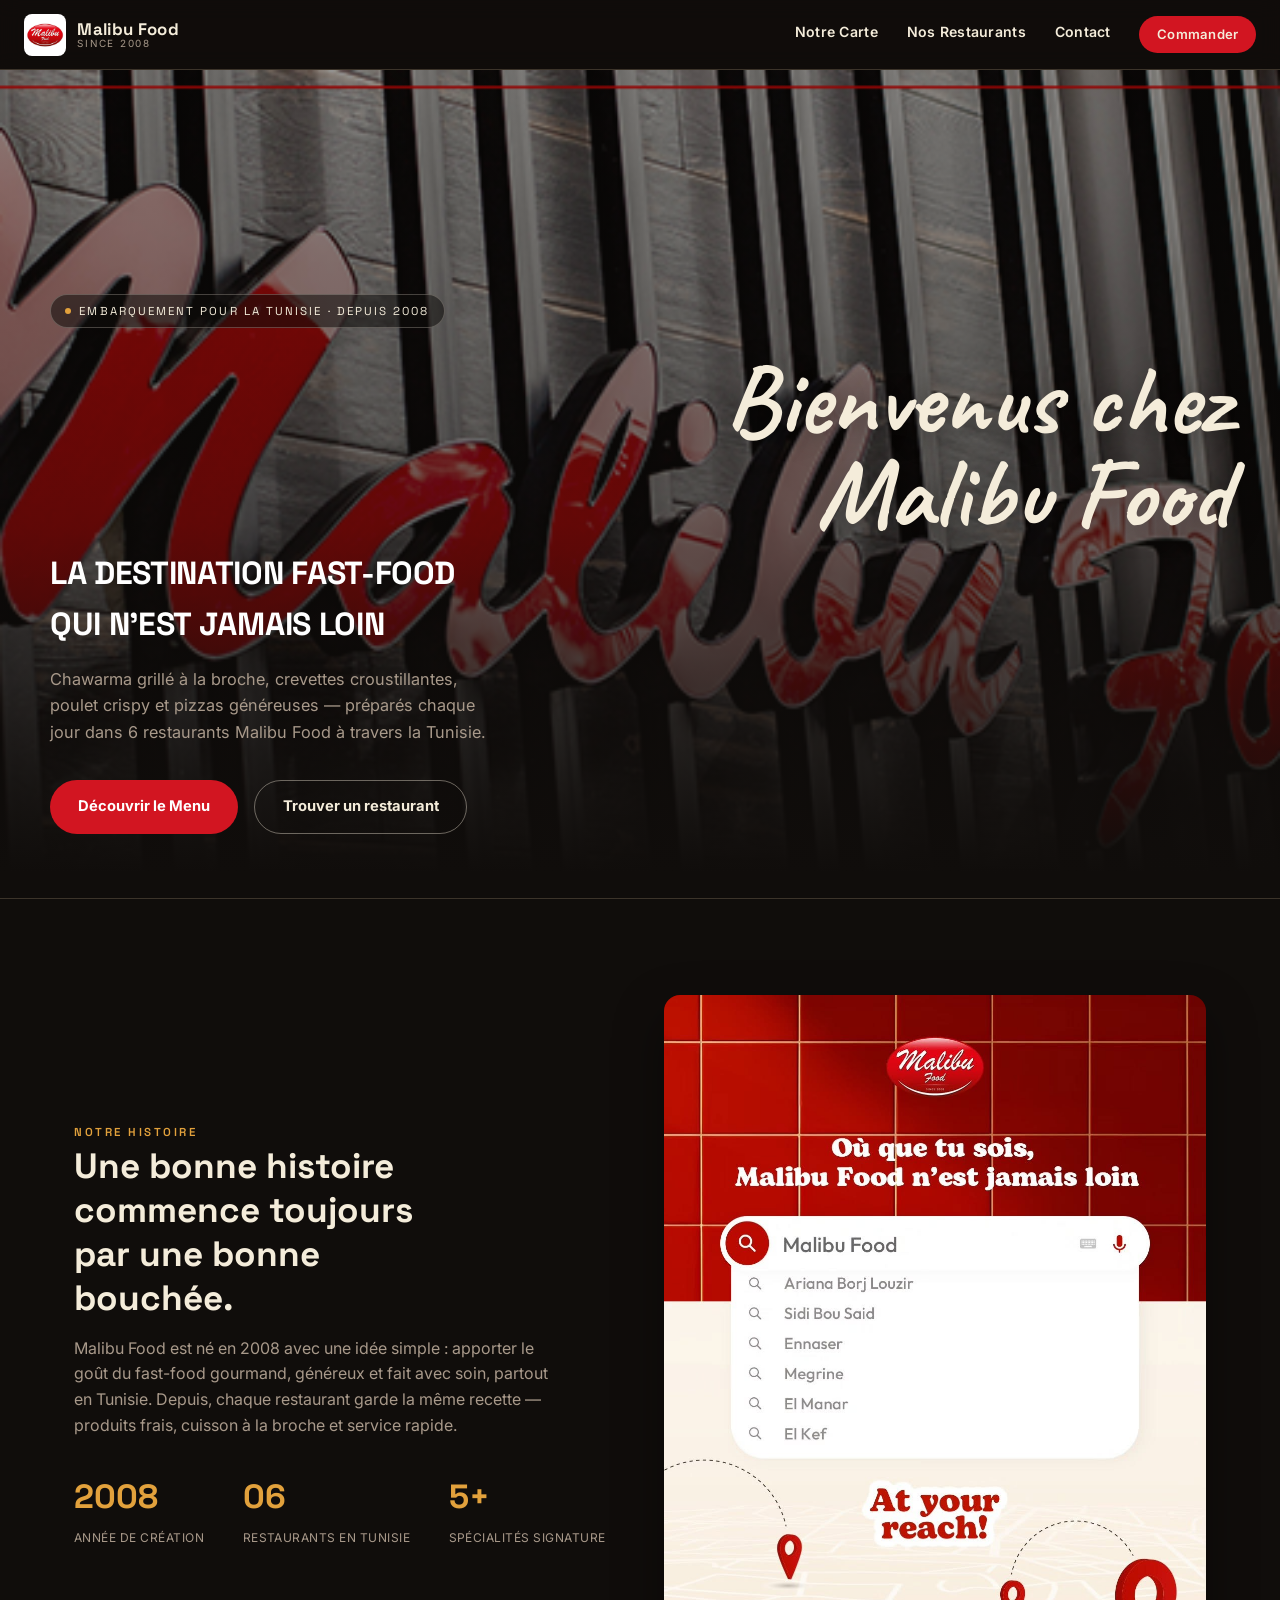
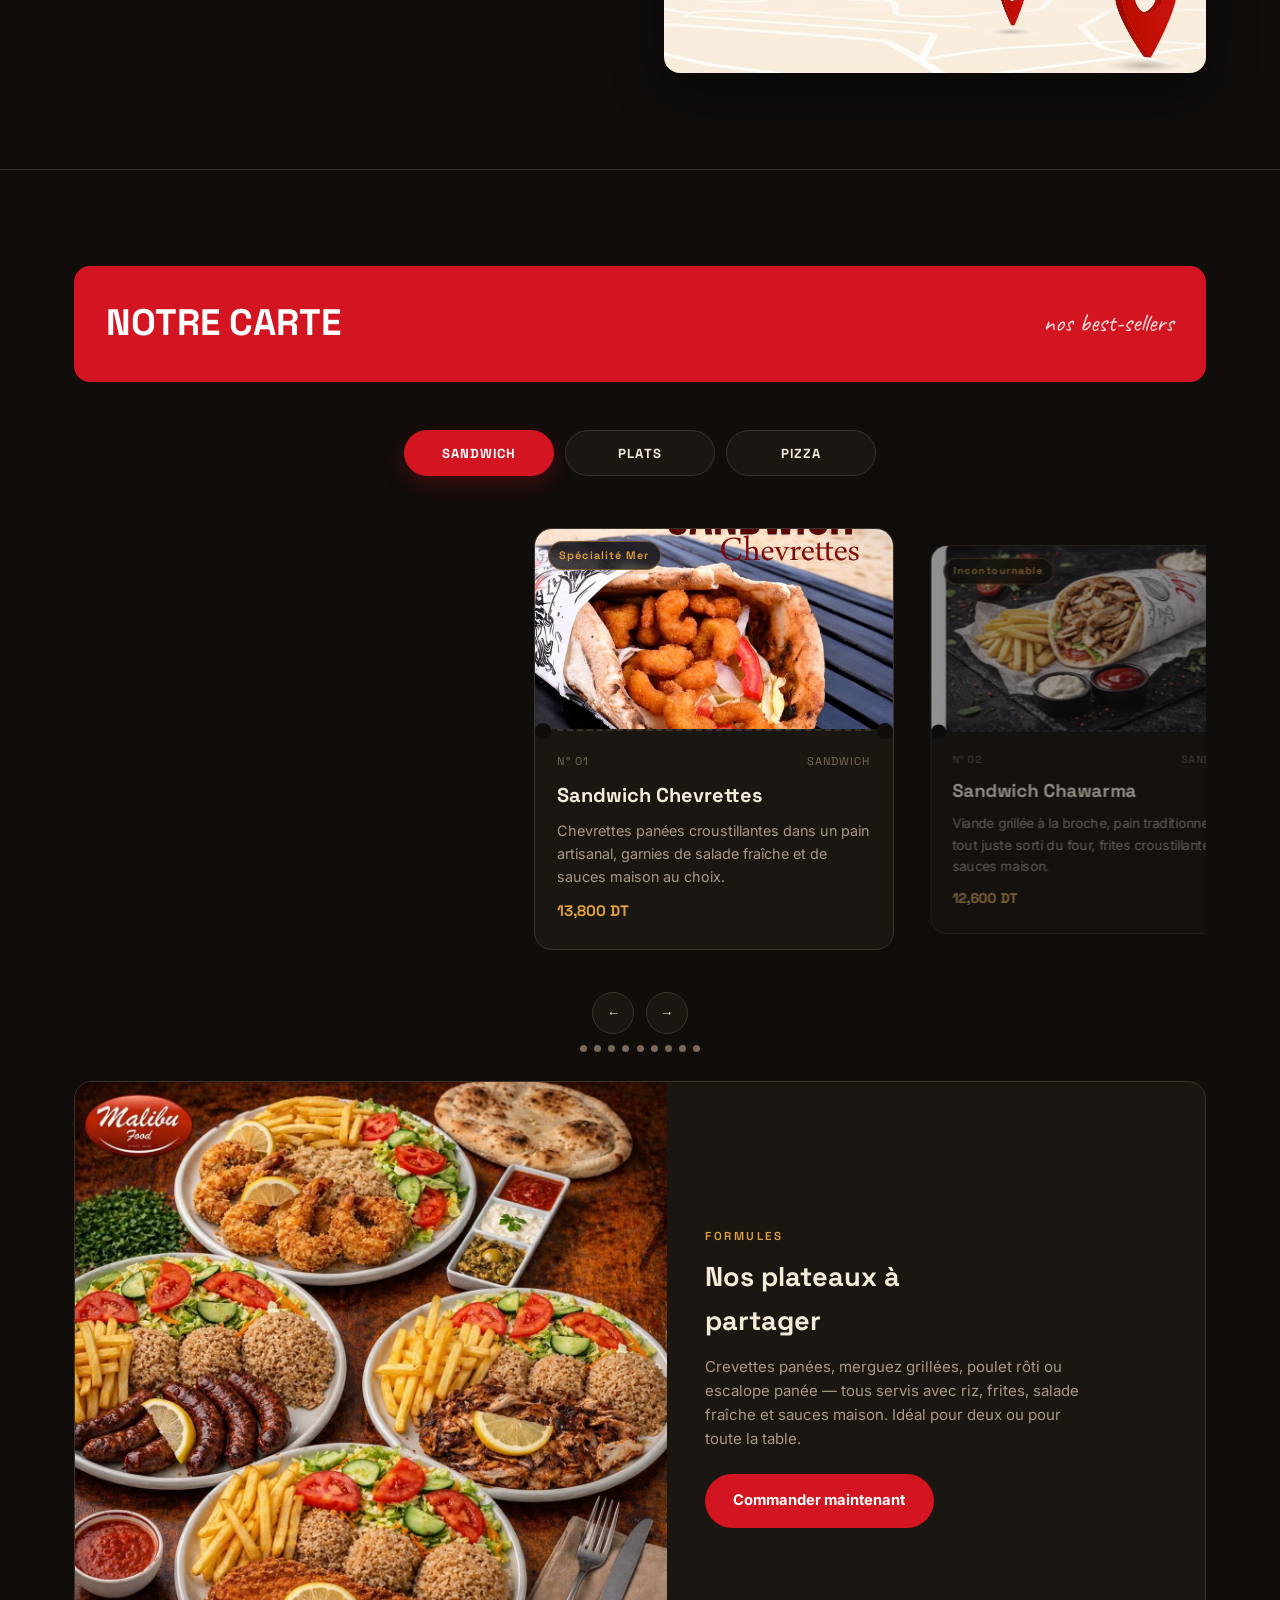
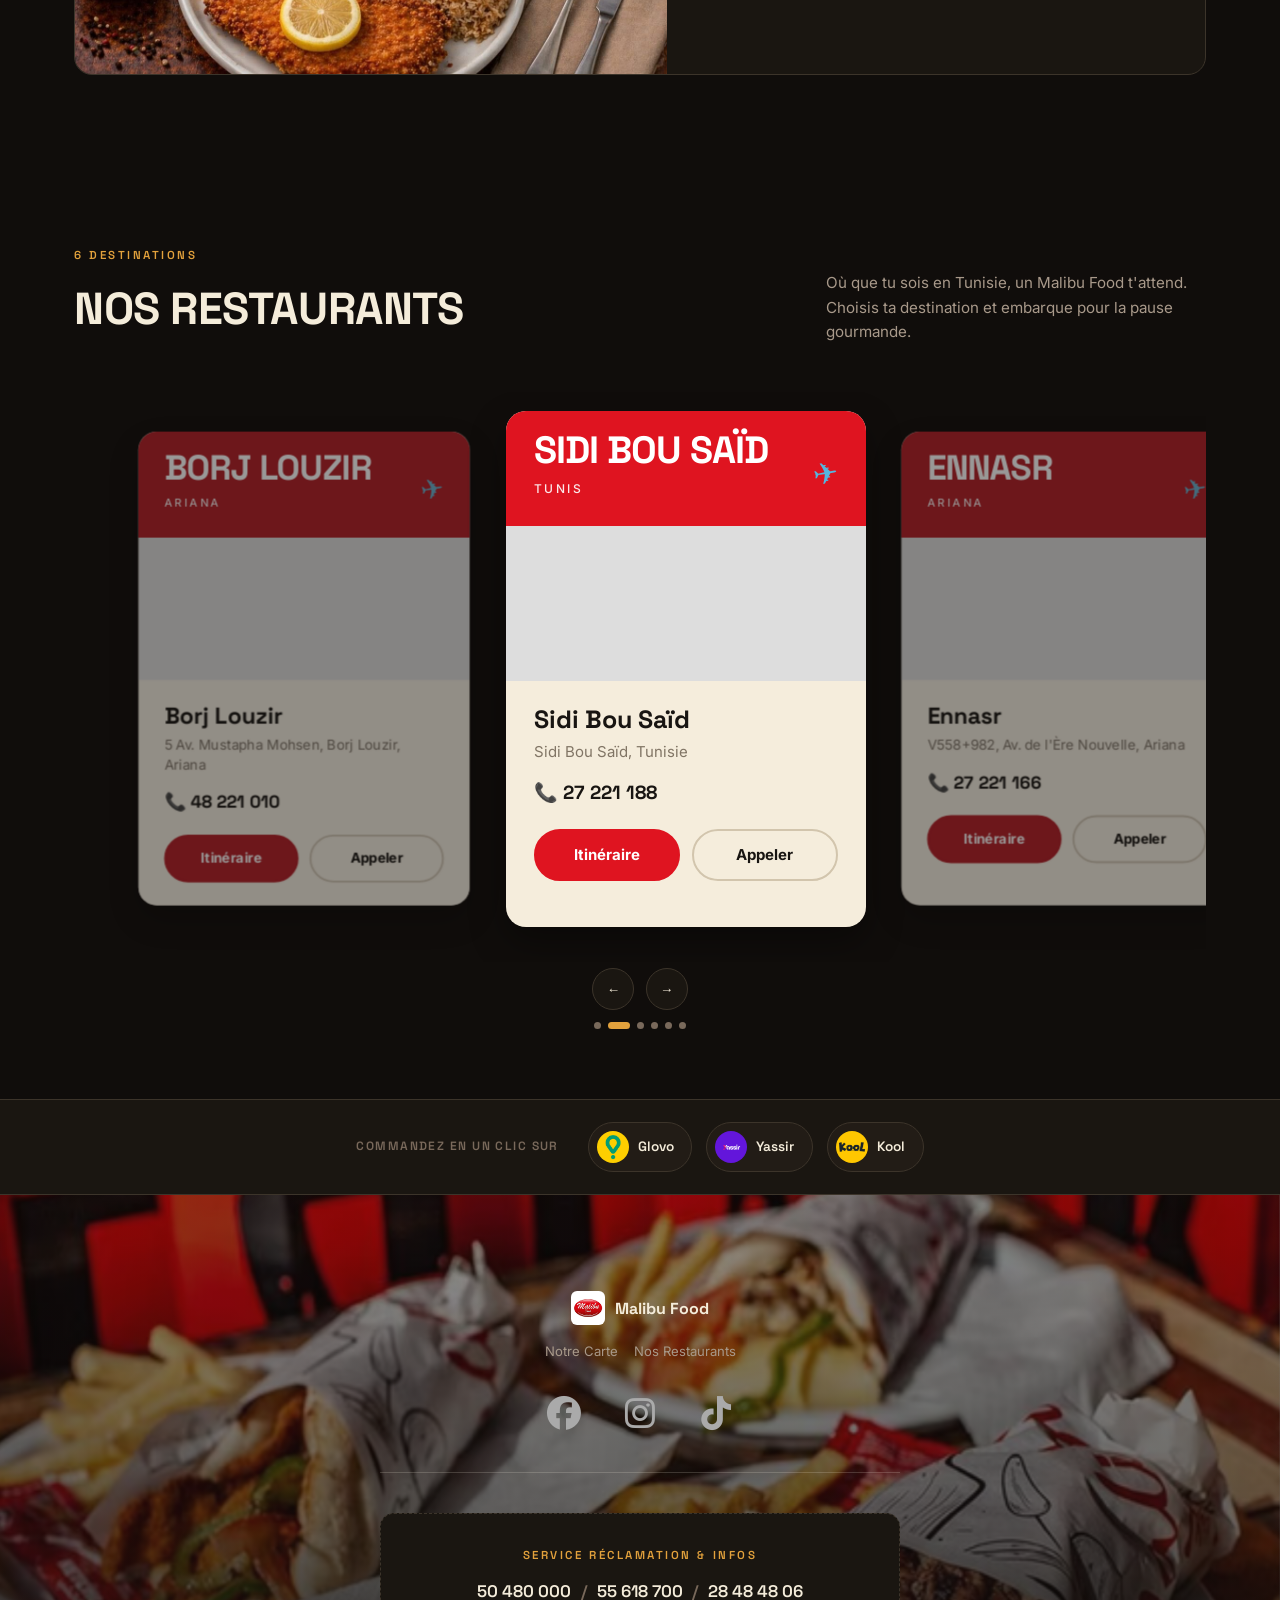
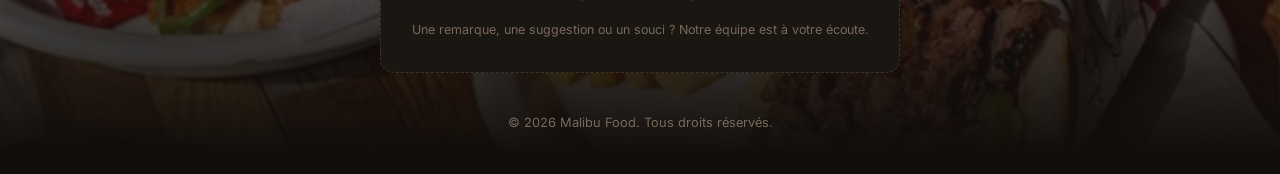
==== commit 580b1115: "Update index.html" ====
--- a/index.html
+++ b/index.html
@@ -1,51 +1,31 @@
 <!DOCTYPE html>
 <html lang="fr">
 <head>
-  <meta charset="UTF-8">
-  <meta name="viewport" content="width=device-width, initial-scale=1.0">
-
-  <meta
-    name="description"
-    content="Malibu Food — Fast-food tunisien depuis 2008. Chawarma, crevettes, poulet crispy et pizzas dans 6 restaurants à travers la Tunisie."
-  >
-
-  <link rel="icon" type="image/jpeg" href="img/logo.jpg">
-  <link rel="stylesheet" href="malibu.css">
-
-  <title>MALIBU FOOD</title>
-
-  <!-- Google Fonts -->
-  <link rel="preconnect" href="https://fonts.googleapis.com">
-  <link rel="preconnect" href="https://fonts.gstatic.com" crossorigin>
-
-  <link
-    href="https://fonts.googleapis.com/css2?family=Caveat:wght@600;700&family=Space+Grotesk:wght@500;600;700&family=Inter:wght@400;500;600&display=swap"
-    rel="stylesheet"
-  >
-
-  <!-- Font Awesome -->
-  <link
-    rel="stylesheet"
-    href="https://cdnjs.cloudflare.com/ajax/libs/font-awesome/6.5.2/css/all.min.css"
-  >
+<meta charset="UTF-8">
+<meta name="viewport" content="width=device-width, initial-scale=1.0">
+<meta name="description" content="Malibu Food — Fast-food tunisien depuis 2008. Chawarma, crevettes, poulet crispy et pizzas dans 6 restaurants à travers la Tunisie.">
+<link rel="icon" type="image/jpeg" href="img/logo.jpg">
+<link rel="stylesheet" href="malibu.css">
+<title>MALIBU FOOD</title>
+
+<link rel="preconnect" href="https://fonts.googleapis.com">
+<link rel="preconnect" href="https://fonts.gstatic.com" crossorigin>
+<link href="https://fonts.googleapis.com/css2?family=Caveat:wght@600;700&family=Space+Grotesk:wght@500;600;700&family=Inter:wght@400;500;600&display=swap" rel="stylesheet">
+<link rel="stylesheet" href="https://cdnjs.cloudflare.com/ajax/libs/font-awesome/6.5.2/css/all.min.css">
+
 </head>
-
-<body id="top">
-
-  <!-- =====================================================
-       HEADER
-  ====================================================== -->
+<body>
+
+  <!-- ================= HEADER ================= -->
   <header>
     <a href="#top" class="brand">
       <img src="img/logo.jpg" alt="Logo Malibu Food">
-
       <div class="brand-text">
         <strong>Malibu Food</strong>
         <span>Since 2008</span>
       </div>
     </a>
-
-    <nav aria-label="Navigation principale">
+    <nav>
       <a href="#menu">Notre Carte</a>
       <a href="#restaurants">Nos Restaurants</a>
       <a href="#reclamation">Contact</a>
@@ -53,103 +33,43 @@
     </nav>
   </header>
 
-
-  <!-- =====================================================
-       HERO
-  ====================================================== -->
-  <section class="hero">
+  <!-- ================= HERO ================= -->
+  <section class="hero" id="top">
     <div class="hero-inner">
-
-      <div class="ticket-tag">
-        <span class="dot"></span>
-        Embarquement pour la Tunisie · Depuis 2008
-      </div>
-
-      <h1>Bienvenue chez</h1>
-      <h1>Malibu Food</h1>
-
-      <h2>
-        La destination fast-food qui n'est jamais loin
-      </h2>
-
-      <p>
-        Chawarma grillé à la broche, crevettes croustillantes,
-        poulet crispy et pizzas généreuses — préparés chaque jour
-        dans 6 restaurants Malibu Food à travers la Tunisie.
-      </p>
-
+      <div class="ticket-tag"><span class="dot"></span>Embarquement pour la Tunisie · Depuis 2008</div>
+      <h1>Bienvenus chez</h1> 
+       <h1> Malibu Food</h1>
+      <h2>La destination fast-food qui n'est jamais loin</h2>
+      <p>Chawarma grillé à la broche, crevettes croustillantes, poulet crispy et pizzas généreuses — préparés chaque jour dans 6 restaurants Malibu Food à travers la Tunisie.</p>
       <div class="hero-actions">
-        <a href="#menu" class="btn btn-primary">
-          Découvrir le Menu
-        </a>
-
-        <a href="#restaurants" class="btn btn-ghost">
-          Trouver un restaurant
-        </a>
-      </div>
-
+        <a href="#menu" class="btn btn-primary">Découvrir le Menu</a>
+        <a href="#restaurants" class="btn btn-ghost">Trouver un restaurant</a>
+      </div>
+    
     </div>
   </section>
-
-
-  <!-- =====================================================
-       ABOUT
-  ====================================================== -->
+  
+  <!-- ================= ABOUT ================= -->
   <section class="about">
     <div class="wrap about-grid">
-
       <div>
         <span class="eyebrow">Notre histoire</span>
-
-        <h3>
-          Une bonne histoire commence toujours par une bonne bouchée.
-        </h3>
-
-        <p>
-          Malibu Food est né en 2008 avec une idée simple :
-          apporter le goût du fast-food gourmand, généreux et fait
-          avec soin, partout en Tunisie. Depuis, chaque restaurant
-          garde la même recette — produits frais, cuisson à la broche
-          et service rapide.
-        </p>
-
+        <h3>Une bonne histoire commence toujours par une bonne bouchée.</h3>
+        <p>Malibu Food est né en 2008 avec une idée simple&nbsp;: apporter le goût du fast-food gourmand, généreux et fait avec soin, partout en Tunisie. Depuis, chaque restaurant garde la même recette&nbsp;— produits frais, cuisson à la broche et service rapide.</p>
         <div class="stat-row">
-
-          <div>
-            <strong>2008</strong>
-            <span>Année de création</span>
-          </div>
-
-          <div>
-            <strong>06</strong>
-            <span>Restaurants en Tunisie</span>
-          </div>
-
-          <div>
-            <strong>5+</strong>
-            <span>Spécialités signature</span>
-          </div>
-
+          <div><strong>2008</strong><span>Année de création</span></div>
+          <div><strong>06</strong><span>Restaurants en Tunisie</span></div>
+          <div><strong>5+</strong><span>Spécialités signature</span></div>
         </div>
       </div>
-
       <div>
-        <img
-          src="img/place.jpg"
-          alt="Plat crispy chicken Malibu Food, riz, frites et salade"
-          style="border-radius:16px; box-shadow:0 20px 50px rgba(0,0,0,.4);"
-        >
-      </div>
-
+        <img src="img/place.jpg" alt="Plat crispy chicken Malibu Food, riz, frites et salade" style="border-radius:16px; box-shadow:0 20px 50px rgba(0,0,0,.4);">
+      </div>
     </div>
   </section>
 
-
-  <!-- =====================================================
-       MENU
-  ====================================================== -->
+  <!-- ================= MENU ================= -->
   <section id="menu">
-
     <div class="wrap">
 
       <div class="menu-header-bar">
@@ -157,1904 +77,781 @@
         <span class="script">nos best-sellers</span>
       </div>
 
-
-      <!-- =================================================
-           CATEGORIES
-      ================================================== -->
-      <div
-        class="menu-categories"
-        role="tablist"
-        aria-label="Catégories du menu"
-      >
-
-        <button
-          class="menu-category active"
-          type="button"
-          data-category="sandwich"
-          role="tab"
-          aria-selected="true"
-        >
-          SANDWICH
-        </button>
-
-        <button
-          class="menu-category"
-          type="button"
-          data-category="plats"
-          role="tab"
-          aria-selected="false"
-        >
-          PLATS
-        </button>
-
-        <button
-          class="menu-category"
-          type="button"
-          data-category="pizza"
-          role="tab"
-          aria-selected="false"
-        >
-          PIZZA
-        </button>
-
-      </div>
-
-
-      <!-- =================================================
-           SANDWICH
-      ================================================== -->
-      <div
-        class="menu-panel active"
-        id="menu-sandwich"
-        data-panel="sandwich"
-        role="tabpanel"
-      >
-
-        <div
-          class="horizontal-carousel menu-carousel"
-          data-carousel="menu-sandwich"
-        >
-
-          <!-- 01 -->
-          <div class="ticket-card">
-
-            <div class="ticket-photo">
-              <img
-                src="img/sandwish chevrettes.jpg"
-                alt="Sandwich crevettes croustillantes Malibu Food"
-              >
-              <span class="ticket-badge">
-                Spécialité Mer
-              </span>
-            </div>
-
-            <div class="ticket-perf"></div>
-
-            <div class="ticket-content">
-
-              <div class="ticket-tagline">
-                <span>N° 01</span>
-                <span>Sandwich</span>
-              </div>
-
-              <h3>Sandwich Crevettes</h3>
-
-              <p>
-                Crevettes panées croustillantes dans un pain artisanal,
-                garnies de salade fraîche et de sauces maison au choix.
-              </p>
-
-              <div class="ticket-price">
-                13,800 DT
-              </div>
-
-            </div>
-          </div>
-
-
-          <!-- 02 -->
-          <div class="ticket-card">
-
-            <div class="ticket-photo">
-              <img
-                src="img/chawarma-clean.jpg"
-                alt="Sandwich chawarma Malibu Food"
-              >
-
-              <span class="ticket-badge">
-                Incontournable
-              </span>
-            </div>
-
-            <div class="ticket-perf"></div>
-
-            <div class="ticket-content">
-
-              <div class="ticket-tagline">
-                <span>N° 02</span>
-                <span>Sandwich</span>
-              </div>
-
+      <!-- MENU CATEGORIES -->
+      <div class="menu-categories" role="tablist" aria-label="Catégories du menu">
+        <button class="menu-category active" type="button" data-category="sandwich" role="tab" aria-selected="true">SANDWICH</button>
+        <button class="menu-category" type="button" data-category="plats" role="tab" aria-selected="false">PLATS</button>
+        <button class="menu-category" type="button" data-category="pizza" role="tab" aria-selected="false">PIZZA</button>
+      </div>
+
+      <!-- ================= SANDWICH ================= -->
+      <div class="menu-panel active" id="menu-sandwich" data-panel="sandwich" role="tabpanel">
+        <div class="horizontal-carousel menu-carousel" data-carousel="menu-sandwich">
+
+          <div class="ticket-card">
+            <div class="ticket-photo">
+              <img src="img/sandwish chevrettes.jpg" alt="Sandwich chevrettes croustillantes Malibu Food">
+              <span class="ticket-badge">Spécialité Mer</span>
+            </div>
+            <div class="ticket-perf"></div>
+            <div class="ticket-content">
+              <div class="ticket-tagline"><span>N° 01</span><span>Sandwich</span></div>
+              <h3>Sandwich Chevrettes</h3>
+              <p>Chevrettes panées croustillantes dans un pain artisanal, garnies de salade fraîche et de sauces maison au choix.</p>
+              <div class="ticket-price">13,800 DT</div>
+            </div>
+          </div>
+
+          <div class="ticket-card">
+            <div class="ticket-photo">
+              <img src="img/chawarma-clean.jpg" alt="Sandwich chawarma Malibu Food">
+              <span class="ticket-badge">Incontournable</span>
+            </div>
+            <div class="ticket-perf"></div>
+            <div class="ticket-content">
+              <div class="ticket-tagline"><span>N° 02</span><span>Sandwich</span></div>
               <h3>Sandwich Chawarma</h3>
-
-              <p>
-                Viande grillée à la broche, pain traditionnel tout
-                juste sorti du four, frites croustillantes et sauces maison.
-              </p>
-
-              <div class="ticket-price">
-                12,600 DT
-              </div>
-
-            </div>
-          </div>
-
-
-          <!-- 03 -->
-          <div class="ticket-card">
-
-            <div class="ticket-photo">
-              <img
-                src="img/crispi.png"
-                alt="Sandwich crispy Malibu Food"
-              >
-
-              <span class="ticket-badge">
-                Incontournable
-              </span>
-            </div>
-
-            <div class="ticket-perf"></div>
-
-            <div class="ticket-content">
-
-              <div class="ticket-tagline">
-                <span>N° 03</span>
-                <span>Sandwich</span>
-              </div>
-
-              <h3>Sandwich Crispy</h3>
-
-              <p>
-                Poulet pané ultra-croustillant, pain moelleux,
-                salade fraîche et sauces maison au choix.
-              </p>
-
-              <div class="ticket-price">
-                12,600 DT
-              </div>
-
-            </div>
-          </div>
-
-
-          <!-- 04 -->
-          <div class="ticket-card">
-
-            <div class="ticket-photo">
-              <img
-                src="img/jambon.png"
-                alt="Sandwich jambon Malibu Food"
-              >
-
-              <span class="ticket-badge">
-                Classique
-              </span>
-            </div>
-
-            <div class="ticket-perf"></div>
-
-            <div class="ticket-content">
-
-              <div class="ticket-tagline">
-                <span>N° 04</span>
-                <span>Sandwich</span>
-              </div>
-
+              <p>Viande grillée à la broche, pain traditionnel tout juste sorti du four, frites croustillantes et sauces maison.</p>
+              <div class="ticket-price">12,600 DT</div>
+            </div>
+            
+          </div>
+           <div class="ticket-card">
+            <div class="ticket-photo">
+              <img src="img/crispi.png" alt="Sandwich crispy Malibu Food">
+              <span class="ticket-badge">Incontournable</span>
+            </div>
+            <div class="ticket-perf"></div>
+            <div class="ticket-content">
+              <div class="ticket-tagline"><span>N° 03</span><span>Sandwich</span></div>
+              <h3>Sandwich Crispy </h3>
+              <p>Poulet pané ultra-croustillant, pain moelleux, salade fraîche et sauces maison au choix.</p>
+              <div class="ticket-price">12,600 DT</div>
+            </div>
+          </div>
+
+          <div class="ticket-card">
+            <div class="ticket-photo">
+              <img src="img/jambon.png" alt="Sandwich jambon Malibu Food">
+              <span class="ticket-badge">Classique</span>
+            </div>
+            <div class="ticket-perf"></div>
+            <div class="ticket-content">
+              <div class="ticket-tagline"><span>N° 04</span><span>Sandwich</span></div>
               <h3>Sandwich Jambon</h3>
-
-              <p>
-                Jambon fondant dans un pain moelleux,
-                garni de salade fraîche et de sauces maison au choix.
-              </p>
-
-              <div class="ticket-price">
-                10,800 DT
-              </div>
-
-            </div>
-          </div>
-
-
-          <!-- 05 -->
-          <div class="ticket-card">
-
-            <div class="ticket-photo">
-              <img
-                src="img/thon.png"
-                alt="Sandwich thon Malibu Food"
-              >
-
-              <span class="ticket-badge">
-                Classique
-              </span>
-            </div>
-
-            <div class="ticket-perf"></div>
-
-            <div class="ticket-content">
-
-              <div class="ticket-tagline">
-                <span>N° 05</span>
-                <span>Sandwich</span>
-              </div>
-
+              <p>Jambon fondant dans un pain moelleux, garni de salade fraîche et de sauces maison au choix.</p>
+              <div class="ticket-price">10,800 DT</div>
+            </div>
+          </div>
+
+          <div class="ticket-card">
+            <div class="ticket-photo">
+              <img src="img/thon.png" alt="Sandwich thon Malibu Food">
+              <span class="ticket-badge">Classique</span>
+            </div>
+            <div class="ticket-perf"></div>
+            <div class="ticket-content">
+              <div class="ticket-tagline"><span>N° 05</span><span>Sandwich</span></div>
               <h3>Sandwich Thon</h3>
-
-              <p>
-                Thon généreux, œuf et légumes frais dans un pain
-                traditionnel, accompagné de nos sauces maison.
-              </p>
-
-              <div class="ticket-price">
-                10,800 DT
-              </div>
-
-            </div>
-          </div>
-
-
-          <!-- 06 -->
-          <div class="ticket-card">
-
-            <div class="ticket-photo">
-              <img
-                src="img/nuguest.png"
-                alt="Sandwich nuggets Malibu Food"
-              >
-
-              <span class="ticket-badge">
-                Poulet
-              </span>
-            </div>
-
-            <div class="ticket-perf"></div>
-
-            <div class="ticket-content">
-
-              <div class="ticket-tagline">
-                <span>N° 06</span>
-                <span>Sandwich</span>
-              </div>
-
+              <p>Thon généreux, œuf et légumes frais dans un pain traditionnel, accompagné de nos sauces maison.</p>
+              <div class="ticket-price">10,800 DT</div>
+            </div>
+          </div>
+
+          <div class="ticket-card">
+            <div class="ticket-photo">
+              <img src="img/nuguest.png" alt="Sandwich nuggets Malibu Food">
+              <span class="ticket-badge">Poulet</span>
+            </div>
+            <div class="ticket-perf"></div>
+            <div class="ticket-content">
+              <div class="ticket-tagline"><span>N° 06</span><span>Sandwich</span></div>
               <h3>Sandwich Nuggets</h3>
-
-              <p>
-                Nuggets de poulet croustillants, pain artisanal,
-                salade fraîche et sauces maison au choix.
-              </p>
-
-              <div class="ticket-price">
-                12,600 DT
-              </div>
-
-            </div>
-          </div>
-
-
-          <!-- 07 -->
-          <div class="ticket-card">
-
-            <div class="ticket-photo">
-              <img
-                src="img/courdon bleu.png"
-                alt="Sandwich cordon bleu Malibu Food"
-              >
-
-              <span class="ticket-badge">
-                Incontournable
-              </span>
-            </div>
-
-            <div class="ticket-perf"></div>
-
-            <div class="ticket-content">
-
-              <div class="ticket-tagline">
-                <span>N° 07</span>
-                <span>Sandwich</span>
-              </div>
-
+              <p>Nuggets de poulet croustillants, pain artisanal, salade fraîche et sauces maison au choix.</p>
+              <div class="ticket-price">12,600 DT</div>
+            </div>
+          </div>
+
+          <div class="ticket-card">
+            <div class="ticket-photo">
+              <img src="img/courdon bleu.png" alt="Sandwich cordon bleu Malibu Food">
+              <span class="ticket-badge">Incontournable</span>
+            </div>
+            <div class="ticket-perf"></div>
+            <div class="ticket-content">
+              <div class="ticket-tagline"><span>N° 07</span><span>Sandwich</span></div>
               <h3>Sandwich Cordon Bleu</h3>
-
-              <p>
-                Cordon bleu doré et fondant, pain moelleux,
-                salade fraîche et sauces maison au choix.
-              </p>
-
-              <div class="ticket-price">
-                12,600 DT
-              </div>
-
-            </div>
-          </div>
-
-
-          <!-- 08 -->
-          <div class="ticket-card">
-
-            <div class="ticket-photo">
-              <img
-                src="img/escalope panne.png"
-                alt="Sandwich escalope panée Malibu Food"
-              >
-
-              <span class="ticket-badge">
-                Poulet
-              </span>
-            </div>
-
-            <div class="ticket-perf"></div>
-
-            <div class="ticket-content">
-
-              <div class="ticket-tagline">
-                <span>N° 08</span>
-                <span>Sandwich</span>
-              </div>
-
+              <p>Cordon bleu doré et fondant, pain moelleux, salade fraîche et sauces maison au choix.</p>
+              <div class="ticket-price">12,600 DT</div>
+            </div>
+          </div>
+
+          <div class="ticket-card">
+            <div class="ticket-photo">
+              <img src="img/escalope panne.png" alt="Sandwich escalope panée Malibu Food">
+              <span class="ticket-badge">Poulet</span>
+            </div>
+            <div class="ticket-perf"></div>
+            <div class="ticket-content">
+              <div class="ticket-tagline"><span>N° 08</span><span>Sandwich</span></div>
               <h3>Sandwich Escalope Panée</h3>
-
-              <p>
-                Escalope de poulet panée et croustillante,
-                pain traditionnel, salade fraîche et sauces maison.
-              </p>
-
-              <div class="ticket-price">
-                12,600 DT
-              </div>
-
-            </div>
-          </div>
-
-
-          <!-- 09 -->
-          <div class="ticket-card">
-
-            <div class="ticket-photo">
-              <img
-                src="img/escalope grille.png"
-                alt="Sandwich escalope grillée Malibu Food"
-              >
-
-              <span class="ticket-badge">
-                Poulet
-              </span>
-            </div>
-
-            <div class="ticket-perf"></div>
-
-            <div class="ticket-content">
-
-              <div class="ticket-tagline">
-                <span>N° 09</span>
-                <span>Sandwich</span>
-              </div>
-
+              <p>Escalope de poulet panée et croustillante, pain traditionnel, salade fraîche et sauces maison.</p>
+              <div class="ticket-price">12,600 DT</div>
+            </div>
+          </div>
+
+          <div class="ticket-card">
+            <div class="ticket-photo">
+              <img src="img/escalope grille.png" alt="Sandwich escalope grillée Malibu Food">
+              <span class="ticket-badge">Poulet</span>
+            </div>
+            <div class="ticket-perf"></div>
+            <div class="ticket-content">
+              <div class="ticket-tagline"><span>N° 09</span><span>Sandwich</span></div>
               <h3>Sandwich Escalope Grillée</h3>
-
-              <p>
-                Escalope de poulet grillée, tomates fraîches,
-                salade et sauces maison au choix.
-              </p>
-
-              <div class="ticket-price">
-                12,600 DT
-              </div>
-
+              <p>Escalope de poulet grillée, tomates fraîches, salade et sauces maison au choix.</p>
+              <div class="ticket-price">12,600 DT</div>
             </div>
           </div>
 
         </div>
       </div>
 
-
-      <!-- =================================================
-           PLATS
-      ================================================== -->
-      <div
-        class="menu-panel"
-        id="menu-plats"
-        data-panel="plats"
-        role="tabpanel"
-        hidden
-      >
-
-        <div
-          class="horizontal-carousel menu-carousel"
-          data-carousel="menu-plats"
-        >
-
-          <!-- 01 -->
-          <div class="ticket-card">
-
-            <div class="ticket-photo">
-              <img
-                src="img/plat cheverette.png"
-                alt="Plat crevettes Malibu Food"
-              >
-
-              <span class="ticket-badge">
-                Spécialité Mer
-              </span>
-            </div>
-
-            <div class="ticket-perf"></div>
-
-            <div class="ticket-content">
-
-              <div class="ticket-tagline">
-                <span>N° 01</span>
-                <span>Plat</span>
-              </div>
-
+      <!-- ================= PLATS ================= -->
+      <div class="menu-panel" id="menu-plats" data-panel="plats" role="tabpanel" hidden>
+        <div class="horizontal-carousel menu-carousel" data-carousel="menu-plats">
+
+          <div class="ticket-card">
+            <div class="ticket-photo">
+              <img src="img/plat cheverette.png" alt="Plat crevettes Malibu Food">
+              <span class="ticket-badge">Spécialité Mer</span>
+            </div>
+            <div class="ticket-perf"></div>
+            <div class="ticket-content">
+              <div class="ticket-tagline"><span>N° 01</span><span>Plat</span></div>
               <h3>Plat Crevettes</h3>
-
-              <p>
-                Crevettes panées et dorées, servies avec riz parfumé,
-                frites croustillantes, salade fraîche et quartier de citron.
-              </p>
-
-              <div class="ticket-price">
-                23,900 DT
-              </div>
-
-            </div>
-          </div>
-
-
-          <!-- 02 -->
-          <div class="ticket-card">
-
-            <div class="ticket-photo">
-              <img
-                src="img/palt escalope panne.png"
-                alt="Plat escalope panée Malibu Food"
-              >
-
-              <span class="ticket-badge">
-                Poulet
-              </span>
-            </div>
-
-            <div class="ticket-perf"></div>
-
-            <div class="ticket-content">
-
-              <div class="ticket-tagline">
-                <span>N° 02</span>
-                <span>Plat</span>
-              </div>
-
+              <p>Crevettes panées et dorées, servies avec riz parfumé, frites croustillantes, salade fraîche et quartier de citron.</p>
+            </div>
+          </div>
+
+          <div class="ticket-card">
+            <div class="ticket-photo">
+              <img src="img/palt escalope panne.png" alt="Plat escalope panée Malibu Food">
+              <span class="ticket-badge">Poulet</span>
+            </div>
+            <div class="ticket-perf"></div>
+            <div class="ticket-content">
+              <div class="ticket-tagline"><span>N° 02</span><span>Plat</span></div>
               <h3>Plat Escalope Panée</h3>
-
-              <p>
-                Escalope de poulet panée et croustillante,
-                riz parfumé, frites, salade fraîche et sauces maison.
-              </p>
-
-              <div class="ticket-price">
-                23,900 DT
-              </div>
-
-            </div>
-          </div>
-
-
-          <!-- 03 -->
-          <div class="ticket-card">
-
-            <div class="ticket-photo">
-              <img
-                src="img/plat crispy.png"
-                alt="Plat crispy Malibu Food"
-              >
-
-              <span class="ticket-badge">
-                Poulet
-              </span>
-            </div>
-
-            <div class="ticket-perf"></div>
-
-            <div class="ticket-content">
-
-              <div class="ticket-tagline">
-                <span>N° 03</span>
-                <span>Plat</span>
-              </div>
-
+              <p>Escalope de poulet panée et croustillante, riz parfumé, frites, salade fraîche et sauces maison.</p>
+              <div class="ticket-price">23,900 DT</div>
+            </div>
+          </div>
+
+          <div class="ticket-card">
+            <div class="ticket-photo">
+              <img src="img/plat crispy.png" alt="Plat crispy Malibu Food">
+              <span class="ticket-badge">Poulet</span>
+            </div>
+            <div class="ticket-perf"></div>
+            <div class="ticket-content">
+              <div class="ticket-tagline"><span>N° 03</span><span>Plat</span></div>
               <h3>Plat Crispy</h3>
-
-              <p>
-                Aiguillettes de poulet crispy, riz parfumé,
-                frites croustillantes, salade fraîche et sauces maison.
-              </p>
-
-              <div class="ticket-price">
-                23,900 DT
-              </div>
-
-            </div>
-          </div>
-
-
-          <!-- 04 -->
-          <div class="ticket-card">
-
-            <div class="ticket-photo">
-              <img
-                src="img/plat courdon blue.png"
-                alt="Plat cordon bleu Malibu Food"
-              >
-
-              <span class="ticket-badge">
-                Incontournable
-              </span>
-            </div>
-
-            <div class="ticket-perf"></div>
-
-            <div class="ticket-content">
-
-              <div class="ticket-tagline">
-                <span>N° 04</span>
-                <span>Plat</span>
-              </div>
-
+              <p>Aiguillettes de poulet crispy, riz parfumé, frites croustillantes, salade fraîche et sauces maison.</p>
+              <div class="ticket-price">23,900 DT</div>
+            </div>
+          </div>
+
+          <div class="ticket-card">
+            <div class="ticket-photo">
+              <img src="img/plat courdon blue.png" alt="Plat cordon bleu Malibu Food">
+              <span class="ticket-badge">Incontournable</span>
+            </div>
+            <div class="ticket-perf"></div>
+            <div class="ticket-content">
+              <div class="ticket-tagline"><span>N° 04</span><span>Plat</span></div>
               <h3>Plat Cordon Bleu</h3>
-
-              <p>
-                Cordon bleu doré et fondant, riz parfumé,
-                frites, salade fraîche et sauces maison au choix.
-              </p>
-
-              <div class="ticket-price">
-                24,900 DT
-              </div>
-
-            </div>
-          </div>
-
-
-          <!-- 05 -->
-          <div class="ticket-card">
-
-            <div class="ticket-photo">
-              <img
-                src="img/plat escalope grille.png"
-                alt="Plat escalope grillée Malibu Food"
-              >
-
-              <span class="ticket-badge">
-                Grillade
-              </span>
-            </div>
-
-            <div class="ticket-perf"></div>
-
-            <div class="ticket-content">
-
-              <div class="ticket-tagline">
-                <span>N° 05</span>
-                <span>Plat</span>
-              </div>
-
+              <p>Cordon bleu doré et fondant, riz parfumé, frites, salade fraîche et sauces maison au choix.</p>
+              <div class="ticket-price">24,900 DT</div>
+            </div>
+          </div>
+
+          <div class="ticket-card">
+            <div class="ticket-photo">
+              <img src="img/plat escalope grille.png" alt="Plat escalope grillée Malibu Food">
+              <span class="ticket-badge">Grillade</span>
+            </div>
+            <div class="ticket-perf"></div>
+            <div class="ticket-content">
+              <div class="ticket-tagline"><span>N° 05</span><span>Plat</span></div>
               <h3>Plat Escalope Grillée</h3>
-
-              <p>
-                Escalope de poulet grillée, riz parfumé,
-                frites, salade fraîche et sauces maison au choix.
-              </p>
-
-              <div class="ticket-price">
-                24,900 DT
-              </div>
-
-            </div>
-          </div>
-
-
-          <!-- 06 -->
-          <div class="ticket-card">
-
-            <div class="ticket-photo">
-              <img
-                src="img/plat viande hachee.png"
-                alt="Plat viande hachée Malibu Food"
-              >
-
-              <span class="ticket-badge">
-                Grillade
-              </span>
-            </div>
-
-            <div class="ticket-perf"></div>
-
-            <div class="ticket-content">
-
-              <div class="ticket-tagline">
-                <span>N° 06</span>
-                <span>Plat</span>
-              </div>
-
+              <p>Escalope de poulet grillée, riz parfumé, frites, salade fraîche et sauces maison au choix.</p>
+              <div class="ticket-price">24,900 DT</div>
+            </div>
+          </div>
+
+          <div class="ticket-card">
+            <div class="ticket-photo">
+              <img src="img/plat viande hachee.png" alt="Plat viande hachée Malibu Food">
+              <span class="ticket-badge">Grillade</span>
+            </div>
+            <div class="ticket-perf"></div>
+            <div class="ticket-content">
+              <div class="ticket-tagline"><span>N° 06</span><span>Plat</span></div>
               <h3>Plat Viande Hachée</h3>
-
-              <p>
-                Steak de viande hachée grillé, riz parfumé,
-                frites, salade fraîche et sauces maison au choix.
-              </p>
-
-              <div class="ticket-price">
-                26,400 DT
-              </div>
-
+              <p>Steak de viande hachée grillé, riz parfumé, frites, salade fraîche et sauces maison au choix.</p>
+              <div class="ticket-price">26,400 DT</div>
             </div>
           </div>
 
         </div>
       </div>
 
-
-      <!-- =================================================
-           PIZZA
-      ================================================== -->
-      <div
-        class="menu-panel"
-        id="menu-pizza"
-        data-panel="pizza"
-        role="tabpanel"
-        hidden
-      >
-
-        <div
-          class="horizontal-carousel menu-carousel"
-          data-carousel="menu-pizza"
-        >
-
-          <!-- 01 -->
-          <div class="ticket-card">
-
-            <div class="ticket-photo">
-              <img
-                src="img/4 fromage.png"
-                alt="Pizza quatre fromages Malibu Food"
-              >
-
-              <span class="ticket-badge">
-                Fromage
-              </span>
-            </div>
-
-            <div class="ticket-perf"></div>
-
-            <div class="ticket-content">
-
-              <div class="ticket-tagline">
-                <span>N° 01</span>
-                <span>Pizza</span>
-              </div>
-
+      <!-- ================= PIZZA ================= -->
+      <div class="menu-panel" id="menu-pizza" data-panel="pizza" role="tabpanel" hidden>
+        <div class="horizontal-carousel menu-carousel" data-carousel="menu-pizza">
+
+          <div class="ticket-card">
+            <div class="ticket-photo">
+              <img src="img/4 fromage.png" alt="Pizza 4 fromages Malibu Food">
+              <span class="ticket-badge">Fromage</span>
+            </div>
+            <div class="ticket-perf"></div>
+            <div class="ticket-content">
+              <div class="ticket-tagline"><span>N° 01</span><span>Pizza</span></div>
               <h3>Pizza Quatre Fromages</h3>
-
-              <p>
-                Sauce blanche, mozzarella, gruyère, cheddar,
-                roquefort, olives et câpres.
-              </p>
-
-              <div class="ticket-price">
-                21,000 DT
-              </div>
-
-            </div>
-          </div>
-
-
-          <!-- 02 -->
-          <div class="ticket-card">
-
-            <div class="ticket-photo">
-              <img
-                src="img/fruit de mer.png"
-                alt="Pizza fruits de mer Malibu Food"
-              >
-
-              <span class="ticket-badge">
-                Spécialité Mer
-              </span>
-            </div>
-
-            <div class="ticket-perf"></div>
-
-            <div class="ticket-content">
-
-              <div class="ticket-tagline">
-                <span>N° 02</span>
-                <span>Pizza</span>
-              </div>
-
-              <h3>Pizza Fruits de Mer</h3>
-
-              <p>
-                Sauce tomate, mozzarella, crevettes, calamar,
-                moules, seiches, olives et câpres.
-              </p>
-
-              <div class="ticket-price">
-                21,000 DT
-              </div>
-
-            </div>
-          </div>
-
-
-          <!-- 03 -->
-          <div class="ticket-card">
-
-            <div class="ticket-photo">
-              <img
-                src="img/pizza escalope.png"
-                alt="Pizza escalope Malibu Food"
-              >
-
-              <span class="ticket-badge">
-                Poulet
-              </span>
-            </div>
-
-            <div class="ticket-perf"></div>
-
-            <div class="ticket-content">
-
-              <div class="ticket-tagline">
-                <span>N° 03</span>
-                <span>Pizza</span>
-              </div>
-
+              <p>Sauce blanche, mozzarella, gruyère, cheddar, roquefort, olives et câpres.</p>
+              <div class="ticket-price">21,000 DT</div>
+            </div>
+          </div>
+
+          <div class="ticket-card">
+            <div class="ticket-photo">
+              <img src="img/fruit de mer.png" alt="Pizza fruits de mer Malibu Food">
+              <span class="ticket-badge">Spécialité Mer</span>
+            </div>
+            <div class="ticket-perf"></div>
+            <div class="ticket-content">
+              <div class="ticket-tagline"><span>N° 02</span><span>Pizza</span></div>
+              <h3>Pizza Fruit de Mer</h3>
+              <p>Sauce tomate, mozzarella, chevrettes, calamar, moules, seiches, olives et câpres.</p>
+              <div class="ticket-price">21,000 DT</div>
+            </div>
+          </div>
+
+          <div class="ticket-card">
+            <div class="ticket-photo">
+              <img src="img/pizza escalope.png" alt="Pizza escalope Malibu Food">
+              <span class="ticket-badge">Poulet</span>
+            </div>
+            <div class="ticket-perf"></div>
+            <div class="ticket-content">
+              <div class="ticket-tagline"><span>N° 03</span><span>Pizza</span></div>
               <h3>Pizza Escalope</h3>
-
-              <p>
-                Sauce tomate, mozzarella, escalope,
-                olives et câpres.
-              </p>
-
-              <div class="ticket-price">
-                13,000 DT
-              </div>
-
-            </div>
-          </div>
-
-
-          <!-- 04 -->
-          <div class="ticket-card">
-
-            <div class="ticket-photo">
-              <img
-                src="img/4sesion.png"
-                alt="Pizza quatre saisons Malibu Food"
-              >
-
-              <span class="ticket-badge">
-                Pizza
-              </span>
-            </div>
-
-            <div class="ticket-perf"></div>
-
-            <div class="ticket-content">
-
-              <div class="ticket-tagline">
-                <span>N° 04</span>
-                <span>Pizza</span>
-              </div>
-
+              <p>Sauce tomate, mozzarella, escalope, olives et câpres.</p>
+              <div class="ticket-price">13,000 DT</div>
+            </div>
+          </div>
+
+          <div class="ticket-card">
+            <div class="ticket-photo">
+              <img src="img/4sesion.png" alt="Pizza 4 saisons Malibu Food">
+              <span class="ticket-badge">Pizza</span>
+            </div>
+            <div class="ticket-perf"></div>
+            <div class="ticket-content">
+              <div class="ticket-tagline"><span>N° 04</span><span>Pizza</span></div>
               <h3>Pizza Quatre Saisons</h3>
-
-              <p>
-                Sauce tomate, mozzarella, tomates, oignons,
-                champignons, jambon, thon, olives et câpres.
-              </p>
-
-              <div class="ticket-price">
-                13,000 DT
-              </div>
-
-            </div>
-          </div>
-
-
-          <!-- 05 -->
-          <div class="ticket-card">
-
-            <div class="ticket-photo">
-              <img
-                src="img/p neptune.png"
-                alt="Pizza Neptune Malibu Food"
-              >
-
-              <span class="ticket-badge">
-                Spécialité Mer
-              </span>
-            </div>
-
-            <div class="ticket-perf"></div>
-
-            <div class="ticket-content">
-
-              <div class="ticket-tagline">
-                <span>N° 05</span>
-                <span>Pizza</span>
-              </div>
-
+              <p>Sauce tomate, mozzarella, tomates, oignons, champignons, jambon, thon, olives et câpres.</p>
+              <div class="ticket-price">13,000 DT</div>
+            </div>
+          </div>
+
+          <div class="ticket-card">
+            <div class="ticket-photo">
+              <img src="img/p neptune.png" alt="Pizza Neptune Malibu Food">
+              <span class="ticket-badge">Spécialité Mer</span>
+            </div>
+            <div class="ticket-perf"></div>
+            <div class="ticket-content">
+              <div class="ticket-tagline"><span>N° 05</span><span>Pizza</span></div>
               <h3>Pizza Neptune</h3>
-
-              <p>
-                Sauce tomate, mozzarella, olives,
-                câpres et thon.
-              </p>
-
-              <div class="ticket-price">
-                11,000 DT
-              </div>
-
-            </div>
-          </div>
-
-
-          <!-- 06 -->
-          <div class="ticket-card">
-
-            <div class="ticket-photo">
-              <img
-                src="img/vegetiren.png"
-                alt="Pizza végétarienne Malibu Food"
-              >
-
-              <span class="ticket-badge">
-                Végétarienne
-              </span>
-            </div>
-
-            <div class="ticket-perf"></div>
-
-            <div class="ticket-content">
-
-              <div class="ticket-tagline">
-                <span>N° 06</span>
-                <span>Pizza</span>
-              </div>
-
+              <p>Sauce tomate, mozzarella, olives, câpres et thon.</p>
+              <div class="ticket-price">11,000 DT</div>
+            </div>
+          </div>
+
+          <div class="ticket-card">
+            <div class="ticket-photo">
+              <img src="img/vegetiren.png" alt="Pizza végétarienne Malibu Food">
+              <span class="ticket-badge">Végétarienne</span>
+            </div>
+            <div class="ticket-perf"></div>
+            <div class="ticket-content">
+              <div class="ticket-tagline"><span>N° 06</span><span>Pizza</span></div>
               <h3>Pizza Végétarienne</h3>
-
-              <p>
-                Sauce tomate, mozzarella, champignons,
-                tomate cerise, poivron, oignon, olives et câpres.
-              </p>
-
-              <div class="ticket-price">
-                11,000 DT
-              </div>
-
-            </div>
-          </div>
-
-
-          <!-- 07 -->
-          <div class="ticket-card">
-
-            <div class="ticket-photo">
-              <img
-                src="img/pepironne.png"
-                alt="Pizza pepperoni Malibu Food"
-              >
-
-              <span class="ticket-badge">
-                Incontournable
-              </span>
-            </div>
-
-            <div class="ticket-perf"></div>
-
-            <div class="ticket-content">
-
-              <div class="ticket-tagline">
-                <span>N° 07</span>
-                <span>Pizza</span>
-              </div>
-
+              <p>Sauce tomate, mozzarella, champignons, tomate cerise, poivron, oignon, olives et câpres.</p>
+              <div class="ticket-price">11,000 DT</div>
+            </div>
+          </div>
+
+          <div class="ticket-card">
+            <div class="ticket-photo">
+              <img src="img/pepironne.png" alt="Pizza pepperoni Malibu Food">
+              <span class="ticket-badge">Incontournable</span>
+            </div>
+            <div class="ticket-perf"></div>
+            <div class="ticket-content">
+              <div class="ticket-tagline"><span>N° 07</span><span>Pizza</span></div>
               <h3>Pizza Pepperoni</h3>
-
-              <p>
-                Sauce tomate, mozzarella, pepperoni,
-                olives et câpres.
-              </p>
-
-              <div class="ticket-price">
-                11,000 DT
-              </div>
-
-            </div>
-          </div>
-
-
-          <!-- 08 -->
-          <div class="ticket-card">
-
-            <div class="ticket-photo">
-              <img
-                src="img/marguerita.png"
-                alt="Pizza Margherita Malibu Food"
-              >
-
-              <span class="ticket-badge">
-                Classique
-              </span>
-            </div>
-
-            <div class="ticket-perf"></div>
-
-            <div class="ticket-content">
-
-              <div class="ticket-tagline">
-                <span>N° 08</span>
-                <span>Pizza</span>
-              </div>
-
+              <p>Sauce tomate, mozzarella, pepperoni, olives et câpres.</p>
+              <div class="ticket-price">11,000 DT</div>
+            </div>
+          </div>
+
+          <div class="ticket-card">
+            <div class="ticket-photo">
+              <img src="img/marguerita.png" alt="Pizza Margherita Malibu Food">
+              <span class="ticket-badge">Classique</span>
+            </div>
+            <div class="ticket-perf"></div>
+            <div class="ticket-content">
+              <div class="ticket-tagline"><span>N° 08</span><span>Pizza</span></div>
               <h3>Pizza Margherita</h3>
-
-              <p>
-                Sauce tomate, mozzarella,
-                olives et câpres.
-              </p>
-
-              <div class="ticket-price">
-                10,000 DT
-              </div>
-
+              <p>Sauce tomate, mozzarella, olives et câpres.</p>
+              <div class="ticket-price">10,000 DT</div>
             </div>
           </div>
 
         </div>
       </div>
-
-
-      <!-- =================================================
-           PLATTER BANNER
-      ================================================== -->
+     
+      <!-- WIDE PLATTER BANNER -->
       <div class="platter-banner">
-
-        <img
-          src="img/hero-clean.jpg"
-          alt="Formules plateaux Malibu Food : crevettes, merguez, poulet grillé et escalope"
-        >
-
+        <img src="img/hero-clean.jpg" alt="Formules plateaux Malibu Food : crevettes, merguez, poulet grillé et escalope">
         <div class="platter-copy">
-
-          <span class="eyebrow">
-            Formules
-          </span>
-
-          <h3>
-            Nos plateaux à partager
-          </h3>
-
-          <p>
-            Crevettes panées, merguez grillées, poulet rôti
-            ou escalope panée — tous servis avec riz, frites,
-            salade fraîche et sauces maison. Idéal pour deux
-            ou pour toute la table.
-          </p>
-
-          <a
-            href="#restaurants"
-            class="btn btn-primary"
-            style="align-self:flex-start;"
-          >
-            Commander maintenant
-          </a>
-
+          <span class="eyebrow">Formules</span>
+          <h3>Nos plateaux à partager</h3>
+          <p>Crevettes panées, merguez grillées, poulet rôti ou escalope panée — tous servis avec riz, frites, salade fraîche et sauces maison. Idéal pour deux ou pour toute la table.</p>
+          <a href="#restaurants" class="btn btn-primary" style="align-self:flex-start;">Commander maintenant</a>
         </div>
       </div>
 
     </div>
   </section>
 
-
-  <!-- =====================================================
-       RESTAURANTS
-  ====================================================== -->
+  <!-- ================= RESTAURANTS ================= -->
   <section id="restaurants" class="restaurants">
-
     <div class="wrap">
-
       <div class="section-head">
-
         <div>
-          <span class="eyebrow">
-            6 destinations
-          </span>
-
-          <h2>
-            Nos Restaurants
-          </h2>
+          <span class="eyebrow">6 destinations</span>
+          <h2>Nos Restaurants</h2>
         </div>
-
-        <p>
-          Où que tu sois en Tunisie, un Malibu Food t'attend.
-          Choisis ta destination et embarque pour la pause gourmande.
-        </p>
-
-      </div>
-
-
-      <div
-        class="horizontal-carousel restaurant-carousel"
-        data-carousel="restaurants"
-      >
-
-
-        <!-- =================================================
-             BORJ LOUZIR
-        ================================================== -->
+        <p>Où que tu sois en Tunisie, un Malibu Food t'attend. Choisis ta destination et embarque pour la pause gourmande.</p>
+      </div>
+
+      <div class="horizontal-carousel restaurant-carousel" data-carousel="restaurants">
+
+        <!-- BORJ LOUZIR -->
         <div class="pass">
-
           <div class="pass-stub">
-
-            <div>
-              <div class="code">
-                BORJ LOUZIR
-              </div>
-
-              <div class="label">
-                Ariana
-              </div>
-            </div>
-
-            <div class="plane">
-              ✈
-            </div>
-
-          </div>
-
-
+            <div><div class="code">BORJ LOUZIR</div><div class="label">Ariana</div></div>
+            <div class="plane">✈</div>
+          </div>
           <div class="pass-main">
-
             <div class="map-container">
-              <iframe
-                src="https://www.google.com/maps?q=Malibu+Food+Borj+Louzir,+5+Av.+Mustapha+Mohsen,+Tunisie&output=embed"
-                loading="lazy"
-                allowfullscreen
-                title="Malibu Food Borj Louzir"
-              ></iframe>
-            </div>
-
-            <h3>
-              Borj Louzir
-            </h3>
-
-            <p class="pass-address">
-              5 Av. Mustapha Mohsen, Borj Louzir, Ariana
-            </p>
-
-            <a
-              class="pass-phone"
-              href="tel:+21648221010"
-            >
-              📞 48 221 010
-            </a>
-
+              <iframe src="https://www.google.com/maps?q=Malibu+Food+Borj+Louzir,+5+Av.+Mustapha+Mohsen,+Tunisie&output=embed" loading="lazy" allowfullscreen></iframe>
+            </div>
+            <h3>Borj Louzir</h3>
+            <p class="pass-address">5 Av. Mustapha Mohsen, Borj Louzir, Ariana</p>
+            <a class="pass-phone" href="tel:+21648221010">📞 48 221 010</a>
             <div class="pass-buttons">
-
-              <a
-                class="pass-btn-primary"
-                href="https://www.google.com/maps/search/?api=1&query=Malibu+Food+Borj+Louzir+5+Av.+Mustapha+Mohsen"
-                target="_blank"
-                rel="noopener"
-              >
-                Itinéraire
-              </a>
-
-              <a
-                class="pass-btn-secondary"
-                href="tel:+21648221010"
-              >
-                Appeler
-              </a>
-
-            </div>
-
+              <a class="pass-btn-primary" href="https://www.google.com/maps/search/?api=1&query=Malibu+Food+Borj+Louzir+5+Av.+Mustapha+Mohsen" target="_blank" rel="noopener">Itinéraire</a>
+              <a class="pass-btn-secondary" href="tel:+21648221010">Appeler</a>
+            </div>
           </div>
         </div>
 
-
-        <!-- =================================================
-             SIDI BOU SAID
-        ================================================== -->
+        <!-- SIDI BOU SAID -->
         <div class="pass">
-
           <div class="pass-stub">
-
-            <div>
-              <div class="code">
-                SIDI BOU
-              </div>
-
-              <div class="label">
-                Tunis
-              </div>
-            </div>
-
-            <div class="plane">
-              ✈
-            </div>
-
-          </div>
-
-
+            <div><div class="code">SIDI BOU</div><div class="label">Tunis</div></div>
+            <div class="plane">✈</div>
+          </div>
           <div class="pass-main">
-
             <div class="map-container">
-              <iframe
-                src="https://www.google.com/maps?q=Malibu+Sidi+Bou+Said,+V8CR%2BMJ4,+Tunisie&output=embed"
-                loading="lazy"
-                allowfullscreen
-                title="Malibu Food Sidi Bou Saïd"
-              ></iframe>
-            </div>
-
-            <h3>
-              Sidi Bou Saïd
-            </h3>
-
-            <p class="pass-address">
-              Sidi Bou Saïd, Tunisie
-            </p>
-
-            <a
-              class="pass-phone"
-              href="tel:+21627221188"
-            >
-              📞 27 221 188
-            </a>
-
+              <iframe src="https://www.google.com/maps?q=Malibu+Sidi+Bou+Said,+V8CR%2BMJ4,+Tunisie&output=embed" loading="lazy" allowfullscreen></iframe>
+            </div>
+            <h3>Sidi Bou Saïd</h3>
+            <p class="pass-address">Sidi Bou Saïd, Tunisie</p>
+            <a class="pass-phone" href="tel:+21627221188">📞 27 221 188</a>
             <div class="pass-buttons">
-
-              <a
-                class="pass-btn-primary"
-                href="https://www.google.com/maps/search/?api=1&query=Malibu+Sidi+Bou+Said+Tunisie"
-                target="_blank"
-                rel="noopener"
-              >
-                Itinéraire
-              </a>
-
-              <a
-                class="pass-btn-secondary"
-                href="tel:+21627221188"
-              >
-                Appeler
-              </a>
-
-            </div>
-
+              <a class="pass-btn-primary" href="https://www.google.com/maps/search/?api=1&query=Malibu+Sidi+Bou+Said+Tunisie" target="_blank" rel="noopener">Itinéraire</a>
+              <a class="pass-btn-secondary" href="tel:+21627221188">Appeler</a>
+            </div>
           </div>
         </div>
 
-
-        <!-- =================================================
-             ENNASR
-        ================================================== -->
+        <!-- ENNASR -->
         <div class="pass">
-
           <div class="pass-stub">
-
-            <div>
-              <div class="code">
-                ENNASR
-              </div>
-
-              <div class="label">
-                Ariana
-              </div>
-            </div>
-
-            <div class="plane">
-              ✈
-            </div>
-
-          </div>
-
-
+            <div><div class="code">ENNASR</div><div class="label">Ariana</div></div>
+            <div class="plane">✈</div>
+          </div>
           <div class="pass-main">
-
             <div class="map-container">
-              <iframe
-                src="https://www.google.com/maps?q=Malibu+Ennasr,+V558%2B982,+Av.+de+l%27Ere+Nouvelle,+Ariana,+Tunisie&output=embed"
-                loading="lazy"
-                allowfullscreen
-                title="Malibu Food Ennasr"
-              ></iframe>
-            </div>
-
-            <h3>
-              Ennasr
-            </h3>
-
-            <p class="pass-address">
-              V558+982, Av. de l'Ère Nouvelle, Ariana
-            </p>
-
-            <a
-              class="pass-phone"
-              href="tel:+21627221166"
-            >
-              📞 27 221 166
-            </a>
-
+              <iframe src="https://www.google.com/maps?q=Malibu+Ennasr,+V558%2B982,+Av.+de+l%27Ere+Nouvelle,+Ariana,+Tunisie&output=embed" loading="lazy" allowfullscreen></iframe>
+            </div>
+            <h3>Ennasr</h3>
+            <p class="pass-address">V558+982, Av. de l'Ère Nouvelle, Ariana</p>
+            <a class="pass-phone" href="tel:+21627221166">📞 27 221 166</a>
             <div class="pass-buttons">
-
-              <a
-                class="pass-btn-primary"
-                href="https://www.google.com/maps/search/?api=1&query=Malibu+Food+Ennasr+V558%2B982+Ariana"
-                target="_blank"
-                rel="noopener"
-              >
-                Itinéraire
-              </a>
-
-              <a
-                class="pass-btn-secondary"
-                href="tel:+21627221166"
-              >
-                Appeler
-              </a>
-
-            </div>
-
+              <a class="pass-btn-primary" href="https://www.google.com/maps/search/?api=1&query=Malibu+Ennasr+V558%2B982+Ariana" target="_blank" rel="noopener">Itinéraire</a>
+              <a class="pass-btn-secondary" href="tel:+21627221166">Appeler</a>
+            </div>
           </div>
         </div>
 
-
-        <!-- =================================================
-             MEGRINE
-        ================================================== -->
+        <!-- MEGRINE -->
         <div class="pass">
-
           <div class="pass-stub">
-
-            <div>
-              <div class="code">
-                MEGRINE
-              </div>
-
-              <div class="label">
-                Tunis
-              </div>
-            </div>
-
-            <div class="plane">
-              ✈
-            </div>
-
-          </div>
-
-
+            <div><div class="code">MEGRINE</div><div class="label">Tunis</div></div>
+            <div class="plane">✈</div>
+          </div>
           <div class="pass-main">
-
             <div class="map-container">
-              <iframe
-                src="https://www.google.com/maps?q=Malibu+Food,+Q69R%2B3V7,+Megrine,+Tunisie&output=embed"
-                loading="lazy"
-                allowfullscreen
-                title="Malibu Food Mégrine"
-              ></iframe>
-            </div>
-
-            <h3>
-              Mégrine
-            </h3>
-
-            <p class="pass-address">
-              Q69R+3V7, Mégrine, Tunis
-            </p>
-
-            <a
-              class="pass-phone"
-              href="tel:+21627221144"
-            >
-              📞 27 221 144
-            </a>
-
+              <iframe src="https://www.google.com/maps?q=Malibu+Food,+Q69R%2B3V7,+Megrine,+Tunisie&output=embed" loading="lazy" allowfullscreen></iframe>
+            </div>
+            <h3>Mégrine</h3>
+            <p class="pass-address">Q69R+3V7, Mégrine, Tunis</p>
+            <a class="pass-phone" href="tel:+21627221144">📞 27 221 144</a>
             <div class="pass-buttons">
-
-              <a
-                class="pass-btn-primary"
-                href="https://www.google.com/maps/search/?api=1&query=Malibu+Food+Megrine+Q69R%2B3V7"
-                target="_blank"
-                rel="noopener"
-              >
-                Itinéraire
-              </a>
-
-              <a
-                class="pass-btn-secondary"
-                href="tel:+21627221144"
-              >
-                Appeler
-              </a>
-
-            </div>
-
+              <a class="pass-btn-primary" href="https://www.google.com/maps/search/?api=1&query=Malibu+Food+Megrine+Q69R%2B3V7" target="_blank" rel="noopener">Itinéraire</a>
+              <a class="pass-btn-secondary" href="tel:+21627221144">Appeler</a>
+            </div>
           </div>
         </div>
 
-
-        <!-- =================================================
-             MANAR
-        ================================================== -->
+        <!-- MANAR -->
         <div class="pass">
-
           <div class="pass-stub">
-
-            <div>
-              <div class="code">
-                MANAR
-              </div>
-
-              <div class="label">
-                Tunis
-              </div>
-            </div>
-
-            <div class="plane">
-              ✈
-            </div>
-
-          </div>
-
-
+            <div><div class="code">MANAR</div><div class="label">Tunis</div></div>
+            <div class="plane">✈</div>
+          </div>
           <div class="pass-main">
-
             <div class="map-container">
-              <iframe
-                src="https://www.google.com/maps?q=Malibu+Food+Manar,+Tunis,+Tunisie&output=embed"
-                loading="lazy"
-                allowfullscreen
-                title="Malibu Food El Manar"
-              ></iframe>
-            </div>
-
-            <h3>
-              El Manar
-            </h3>
-
-            <p class="pass-address">
-              El Manar, Tunis, Tunisie
-            </p>
-
-            <a
-              class="pass-phone"
-              href="tel:+21627221155"
-            >
-              📞 27 221 155
-            </a>
-
+              <iframe src="https://www.google.com/maps?q=Malibu+Food+Manar,+Tunis,+Tunisie&output=embed" loading="lazy" allowfullscreen></iframe>
+            </div>
+            <h3>El Manar</h3>
+            <p class="pass-address">El Manar, Tunis, Tunisie</p>
+            <a class="pass-phone" href="tel:+21627221155">📞 27 221 155</a>
             <div class="pass-buttons">
-
-              <a
-                class="pass-btn-primary"
-                href="https://www.google.com/maps/search/?api=1&query=Malibu+Food+Manar+Tunis"
-                target="_blank"
-                rel="noopener"
-              >
-                Itinéraire
-              </a>
-
-              <a
-                class="pass-btn-secondary"
-                href="tel:+21627221155"
-              >
-                Appeler
-              </a>
-
-            </div>
-
+              <a class="pass-btn-primary" href="https://www.google.com/maps/search/?api=1&query=Malibu+Food+Manar+Tunis" target="_blank" rel="noopener">Itinéraire</a>
+              <a class="pass-btn-secondary" href="tel:+21627221155">Appeler</a>
+            </div>
           </div>
         </div>
 
-
-        <!-- =================================================
-             LE KEF
-        ================================================== -->
+        <!-- LE KEF -->
         <div class="pass">
-
           <div class="pass-stub">
-
-            <div>
-              <div class="code">
-                LE KEF
-              </div>
-
-              <div class="label">
-                Le Kef
-              </div>
-            </div>
-
-            <div class="plane">
-              ✈
-            </div>
-
-          </div>
-
-
+            <div><div class="code">Le KEF</div><div class="label">Le Kef</div></div>
+            <div class="plane">✈</div>
+          </div>
           <div class="pass-main">
-
             <div class="map-container">
-              <iframe
-                src="https://www.google.com/maps?q=Malibu+Food+Le+Kef,+Tunisie&output=embed"
-                loading="lazy"
-                allowfullscreen
-                title="Malibu Food Le Kef"
-              ></iframe>
-            </div>
-
-            <h3>
-              Le Kef
-            </h3>
-
-            <p class="pass-address">
-              Le Kef, Tunisie
-            </p>
-
-            <a
-              class="pass-phone"
-              href="tel:+21627221199"
-            >
-              📞 27 221 199
-            </a>
-
+              <iframe src="https://www.google.com/maps?q=Malibu+Food+Le+Kef,+Tunisie&output=embed" loading="lazy" allowfullscreen></iframe>
+            </div>
+            <h3>Le Kef</h3>
+            <p class="pass-address">Le Kef, Tunisie</p>
+            <a class="pass-phone" href="tel:+21627221199">📞 27 221 199</a>
             <div class="pass-buttons">
-
-              <a
-                class="pass-btn-primary"
-                href="https://www.google.com/maps/search/?api=1&query=Malibu+Food+Le+Kef+Tunisie"
-                target="_blank"
-                rel="noopener"
-              >
-                Itinéraire
-              </a>
-
-              <a
-                class="pass-btn-secondary"
-                href="tel:+21627221199"
-              >
-                Appeler
-              </a>
-
-            </div>
-
+              <a class="pass-btn-primary" href="https://www.google.com/maps/search/?api=1&query=Malibu+Food+Le+Kef+Tunisie" target="_blank" rel="noopener">Itinéraire</a>
+              <a class="pass-btn-secondary" href="tel:+21627221199">Appeler</a>
+            </div>
           </div>
         </div>
 
+      </div>
       </div>
     </div>
   </section>
-
-
-  <!-- =====================================================
-       DELIVERY APPS
-  ====================================================== -->
-  <section class="delivery-apps">
-
+   <section class="delivery-apps">
     <div class="wrap delivery-apps-inner">
-
-      <span class="delivery-apps-label">
-        Commandez en un clic sur
-      </span>
-
+      <span class="delivery-apps-label">Commandez en un clic sur</span>
       <div class="delivery-apps-buttons">
-
-        <a
-          href="https://glovoapp.com/en/tn/tunis"
-          target="_blank"
-          rel="noopener"
-          class="delivery-app-btn"
-        >
-          <img
-            src="img/glovo.jpg"
-            alt="Commander sur Glovo"
-          >
+        <a href="https://glovoapp.com/en/tn/tunis" target="_blank" rel="noopener" class="delivery-app-btn">
+          <img src="img/glovo.jpg" alt="Commander sur Glovo">
           <span>Glovo</span>
         </a>
-
-
-        <a
-          href="https://delivery.yassir.com/fr/restaurants"
-          target="_blank"
-          rel="noopener"
-          class="delivery-app-btn"
-        >
-          <img
-            src="img/yassir.png"
-            alt="Commander sur Yassir"
-          >
+        <a href="https://delivery.yassir.com/fr/restaurants" target="_blank" rel="noopener" class="delivery-app-btn">
+          <img src="img/yassir.png" alt="Commander sur Yassir">
           <span>Yassir</span>
         </a>
-
-
-        <a
-          href="https://kooldelivery.com/"
-          target="_blank"
-          rel="noopener"
-          class="delivery-app-btn"
-        >
-          <img
-            src="img/kool.png"
-            alt="Commander sur Kool"
-          >
+        <a href="https://kooldelivery.com/" target="_blank" rel="noopener" class="delivery-app-btn">
+          <img src="img/kool.png" alt="Commander sur Kool">
           <span>Kool</span>
         </a>
-
       </div>
     </div>
   </section>
 
-
-  <!-- =====================================================
-       FOOTER
-  ====================================================== -->
+  <!-- ================= FOOTER ================= -->
   <footer id="reclamation">
-
     <div class="footer-logo">
-
-      <img
-        src="img/logo.jpg"
-        alt="Logo Malibu Food"
-      >
-
-      <strong>
-        Malibu Food
-      </strong>
-
+      <img src="img/logo.jpg" alt="Logo Malibu Food">
+      <strong>Malibu Food</strong>
     </div>
 
-
     <div class="footer-tags">
-
-      <a href="#menu">
-        Notre Carte
-      </a>
-
-      <a href="#restaurants">
-        Nos Restaurants
-      </a>
-
+      <a href="#menu">Notre Carte</a>
+      <a href="#restaurants">Nos Restaurants</a>
     </div>
-
-
-    <!-- SOCIAL MEDIA -->
-    <div
-      class="social-icons"
-      aria-label="Réseaux sociaux"
-    >
-
-      <a
-        href="https://www.facebook.com/MalibuFoodTunisie/"
-        target="_blank"
-        rel="noopener"
-        aria-label="Facebook"
-      >
-        <i class="fa-brands fa-facebook"></i>
-      </a>
-
-
-      <a
-        href="https://www.instagram.com/malibuu_food/"
-        target="_blank"
-        rel="noopener"
-        aria-label="Instagram"
-      >
-        <i class="fa-brands fa-instagram"></i>
-      </a>
-
-
-      <a
-        href="https://www.tiktok.com/@malibufood"
-        target="_blank"
-        rel="noopener"
-        aria-label="TikTok"
-      >
-        <i class="fa-brands fa-tiktok"></i>
-      </a>
-
+    
+      <div class="social-icons" aria-label="Réseaux sociaux">
+        <a href="https://www.facebook.com/MalibuFoodTunisie/" target="_blank" rel="noopener" aria-label="Facebook"><i class="fa-brands fa-facebook"></i></a>
+        <a href="https://www.instagram.com/malibuu_food/" target="_blank" rel="noopener" aria-label="Instagram"><i class="fa-brands fa-instagram"></i></a>
+        <a href="https://www.tiktok.com/@malibufood?_t=ZN-8tPif1RibKw&_r=1&fbclid=PAcGRvZgJleHRuA2FlbQIxMQBzcnRjBmFwcF9pZA85MzY2MTk3NDMzOTI0NTkAAacizZGnbUvJAz77VIOjGdhTlPOrK7XrVWeKed2u4PiZmozpdVQwPfLjFnNNfA_aem_fjB8xysw4N6cKOv0sHYwfg" target="_blank" rel="noopener" aria-label="tiktok"><i class="fa-brands fa-tiktok"></i></a>
+      </div>
+    
+
+    <div class="receipt">
+      <span class="eyebrow">Service Réclamation &amp; Infos</span>
+      <div class="receipt-row">
+        <a href="tel:+21650480000">50 480 000</a>
+        <span class="sep">/</span>
+        <a href="tel:+21655618700">55 618 700</a>
+        <span class="sep">/</span>
+        <a href="tel:+21628484806">28 48 48 06</a>
+      </div>
+      <p class="receipt-note">Une remarque, une suggestion ou un souci&nbsp;? Notre équipe est à votre écoute.</p>
     </div>
-
-
-    <!-- RECLAMATION -->
-    <div class="receipt">
-
-      <span class="eyebrow">
-        Service Réclamation &amp; Infos
-      </span>
-
-      <div class="receipt-row">
-
-        <a href="tel:+21650480000">
-          50 480 000
-        </a>
-
-        <span class="sep">
-          /
-        </span>
-
-        <a href="tel:+21655618700">
-          55 618 700
-        </a>
-
-        <span class="sep">
-          /
-        </span>
-
-        <a href="tel:+21628484806">
-          28 48 48 06
-        </a>
-
-      </div>
-
-      <p class="receipt-note">
-        Une remarque, une suggestion ou un souci ?
-        Notre équipe est à votre écoute.
-      </p>
-
-    </div>
-
-
-    <p class="copy">
-      &copy; 2026 Malibu Food. Tous droits réservés.
-    </p>
-
+    
+    <p class="copy">&copy; 2026 Malibu Food. Tous droits réservés.</p>
   </footer>
-
-
-  <!-- =====================================================
-       JAVASCRIPT
-  ====================================================== -->
   <script>
-    document.addEventListener("DOMContentLoaded", function () {
+document.addEventListener("DOMContentLoaded", function () {
+
+  function centerCard(carousel, index = 0, behavior = "auto") {
+    const cards = Array.from(carousel.children);
+    const card = cards[index];
+    if (!card) return;
+
+    const left = card.offsetLeft - (carousel.clientWidth - card.offsetWidth) / 2;
+    carousel.scrollTo({ left, behavior });
+  }
+
+  /* =========================================================
+     MENU TABS
+  ========================================================= */
+
+  const menuButtons = document.querySelectorAll(".menu-category");
+  const menuPanels = document.querySelectorAll(".menu-panel");
+
+  function showMenu(category) {
+
+    menuButtons.forEach(function (button) {
+
+      const active =
+        button.dataset.category === category;
+
+      button.classList.toggle("active", active);
+
+      button.setAttribute(
+        "aria-selected",
+        active ? "true" : "false"
+      );
+    });
+
+    menuPanels.forEach(function (panel) {
+
+      const active =
+        panel.dataset.panel === category;
+
+      panel.hidden = !active;
+      panel.classList.toggle("active", active);
+
+      if (active) {
+
+        const carousel =
+          panel.querySelector(".horizontal-carousel");
+
+        if (carousel) {
+
+          requestAnimationFrame(function () {
+            centerCard(carousel, 0, "auto");
+            updateCarouselActive(carousel);
+          });
+        }
+      }
+    });
+  }
+
+  menuButtons.forEach(function (button) {
+
+    button.addEventListener("click", function () {
+      showMenu(button.dataset.category);
+    });
+
+  });
+
+
+  /* =========================================================
+     CAROUSELS
+  ========================================================= */
+
+  document
+    .querySelectorAll(".horizontal-carousel")
+    .forEach(function (carousel) {
+
+      const cards =
+        Array.from(carousel.children);
+
+      if (!cards.length) return;
+
 
       /* =====================================================
-         MENU TABS
+         CONTROLS
       ===================================================== */
 
-      const menuButtons =
-        document.querySelectorAll(".menu-category");
-
-      const menuPanels =
-        document.querySelectorAll(".menu-panel");
-
-
-      function showMenu(category) {
-
-        menuButtons.forEach(function (button) {
-
-          const active =
-            button.dataset.category === category;
-
-          button.classList.toggle(
-            "active",
-            active
-          );
-
-          button.setAttribute(
-            "aria-selected",
-            active ? "true" : "false"
-          );
-
-        });
-
-
-        menuPanels.forEach(function (panel) {
-
-          const active =
-            panel.dataset.panel === category;
-
-          panel.hidden = !active;
-
-          panel.classList.toggle(
-            "active",
-            active
-          );
-
-
-          if (active) {
-
-            const carousel =
-              panel.querySelector(
-                ".horizontal-carousel"
-              );
-
-            if (carousel) {
-
-              carousel.scrollLeft = 0;
-
-              requestAnimationFrame(
-                function () {
-                  updateCarouselActive(carousel);
-                }
-              );
-
-            }
-          }
-
-        });
-      }
-
-
-      menuButtons.forEach(function (button) {
-
-        button.addEventListener(
+      const controls =
+        document.createElement("div");
+
+      controls.className =
+        "carousel-controls";
+
+      const prev =
+        document.createElement("button");
+
+      const next =
+        document.createElement("button");
+
+      prev.type = "button";
+      next.type = "button";
+
+      prev.innerHTML = "←";
+      next.innerHTML = "→";
+
+      prev.setAttribute(
+        "aria-label",
+        "Précédent"
+      );
+
+      next.setAttribute(
+        "aria-label",
+        "Suivant"
+      );
+
+      controls.appendChild(prev);
+      controls.appendChild(next);
+
+      carousel.parentNode.insertBefore(
+        controls,
+        carousel.nextSibling
+      );
+
+
+      /* =====================================================
+         DOTS
+      ===================================================== */
+
+      const dots =
+        document.createElement("div");
+
+      dots.className =
+        "carousel-dots";
+
+      const dotsList = [];
+
+      cards.forEach(function (_, index) {
+
+        const dot =
+          document.createElement("button");
+
+        dot.type = "button";
+
+        dot.setAttribute(
+          "aria-label",
+          "Afficher la carte " + (index + 1)
+        );
+
+        dot.addEventListener(
           "click",
           function () {
-
-            showMenu(
-              button.dataset.category
-            );
-
+            goTo(index);
           }
         );
 
+        dots.appendChild(dot);
+        dotsList.push(dot);
       });
 
+      controls.parentNode.insertBefore(
+        dots,
+        controls.nextSibling
+      );
+
 
       /* =====================================================
-         CAROUSELS
+         ACTIVE CARD
       ===================================================== */
 
-      const allCarousels =
-        document.querySelectorAll(
-          ".horizontal-carousel"
-        );
-
-
-      allCarousels.forEach(function (carousel) {
-
-        const cards =
-          Array.from(
-            carousel.children
-          );
-
-
-        if (!cards.length) {
-          return;
-        }
-
-
-        /* ===================================================
-           CONTROLS
-        ==================================================== */
-
-        const controls =
-          document.createElement("div");
-
-        controls.className =
-          "carousel-controls";
-
-
-        const prev =
-          document.createElement("button");
-
-        const next =
-          document.createElement("button");
-
-
-        prev.type = "button";
-        next.type = "button";
-
-
-        prev.innerHTML = "←";
-        next.innerHTML = "→";
-
-
-        prev.setAttribute(
-          "aria-label",
-          "Précédent"
-        );
-
-        next.setAttribute(
-          "aria-label",
-          "Suivant"
-        );
-
-
-        controls.appendChild(prev);
-        controls.appendChild(next);
-
-
-        carousel.parentNode.insertBefore(
-          controls,
-          carousel.nextSibling
-        );
-
-
-        /* ===================================================
-           DOTS
-        ==================================================== */
-
-        const dots =
-          document.createElement("div");
-
-        dots.className =
-          "carousel-dots";
-
-
-        const dotsList = [];
-
-
-        cards.forEach(function (_, index) {
-
-          const dot =
-            document.createElement("button");
-
-          dot.type = "button";
-
-
-          dot.setAttribute(
-            "aria-label",
-            "Afficher la carte " + (index + 1)
-          );
-
-
-          dot.addEventListener(
-            "click",
-            function () {
-              goTo(index);
-            }
-          );
-
-
-          dots.appendChild(dot);
-
-          dotsList.push(dot);
-
+      function getActiveIndex() {
+
+        const rect =
+          carousel.getBoundingClientRect();
+
+        const center =
+          rect.left + rect.width / 2;
+
+        let best = 0;
+        let distance = Infinity;
+
+        cards.forEach(function (card, index) {
+
+          const cardRect =
+            card.getBoundingClientRect();
+
+          const cardCenter =
+            cardRect.left +
+            cardRect.width / 2;
+
+          const currentDistance =
+            Math.abs(cardCenter - center);
+
+          if (currentDistance < distance) {
+
+            distance = currentDistance;
+            best = index;
+          }
         });
 
-
-        controls.parentNode.insertBefore(
-          dots,
-          controls.nextSibling
-        );
-
-
-        /* ===================================================
-           ACTIVE CARD
-        ==================================================== */
-
-        function getActiveIndex() {
+        return best;
+      }
+
+
+      window.updateCarouselActive =
+        function (targetCarousel) {
+
+          const c =
+            targetCarousel || carousel;
+
+          const targetCards =
+            Array.from(c.children);
+
+          if (!targetCards.length) return 0;
 
           const rect =
-            carousel.getBoundingClientRect();
+            c.getBoundingClientRect();
 
           const center =
-            rect.left +
-            rect.width / 2;
-
+            rect.left + rect.width / 2;
 
           let best = 0;
           let distance = Infinity;
 
-
-          cards.forEach(
+          targetCards.forEach(
             function (card, index) {
 
               const cardRect =
@@ -2063,91 +860,23 @@
               const cardCenter =
                 cardRect.left +
                 cardRect.width / 2;
-
 
               const currentDistance =
                 Math.abs(
                   cardCenter - center
                 );
 
-
               if (
                 currentDistance <
                 distance
               ) {
-
                 distance =
                   currentDistance;
 
                 best = index;
-
               }
-
             }
           );
-
-
-          return best;
-        }
-
-
-        function updateActiveCard() {
-
-          const targetCards =
-            Array.from(
-              carousel.children
-            );
-
-
-          if (!targetCards.length) {
-            return 0;
-          }
-
-
-          const rect =
-            carousel.getBoundingClientRect();
-
-          const center =
-            rect.left +
-            rect.width / 2;
-
-
-          let best = 0;
-          let distance = Infinity;
-
-
-          targetCards.forEach(
-            function (card, index) {
-
-              const cardRect =
-                card.getBoundingClientRect();
-
-              const cardCenter =
-                cardRect.left +
-                cardRect.width / 2;
-
-
-              const currentDistance =
-                Math.abs(
-                  cardCenter - center
-                );
-
-
-              if (
-                currentDistance <
-                distance
-              ) {
-
-                distance =
-                  currentDistance;
-
-                best = index;
-
-              }
-
-            }
-          );
-
 
           targetCards.forEach(
             function (card, index) {
@@ -2156,684 +885,355 @@
                 "is-active",
                 index === best
               );
-
             }
           );
 
-
-          dotsList.forEach(
-            function (dot, index) {
-
-              dot.classList.toggle(
-                "active",
-                index === best
-              );
-
-            }
-          );
-
+          if (c === carousel) {
+
+            dotsList.forEach(
+              function (dot, index) {
+
+                dot.classList.toggle(
+                  "active",
+                  index === best
+                );
+              }
+            );
+          }
 
           return best;
+        };
+
+
+      /* =====================================================
+         GO TO
+      ===================================================== */
+
+      function goTo(index) {
+
+        index = Math.max(
+          0,
+          Math.min(
+            cards.length - 1,
+            index
+          )
+        );
+
+        const card = cards[index];
+
+        if (!card) return;
+
+        const carouselRect =
+          carousel.getBoundingClientRect();
+
+        const cardRect =
+          card.getBoundingClientRect();
+
+        const carouselCenter =
+          carouselRect.left +
+          carouselRect.width / 2;
+
+        const cardCenter =
+          cardRect.left +
+          cardRect.width / 2;
+
+        carousel.scrollBy({
+          left:
+            cardCenter -
+            carouselCenter,
+
+          behavior:"smooth"
+        });
+      }
+
+
+      /* =====================================================
+         PREVIOUS
+      ===================================================== */
+
+      prev.addEventListener(
+        "click",
+        function () {
+
+          const current =
+            getActiveIndex();
+
+          if (current > 0) {
+            goTo(current - 1);
+          }
         }
-
-
-        /* ===================================================
-           GO TO CARD
-        ==================================================== */
-
-        function goTo(index) {
-
-          index = Math.max(
-            0,
-            Math.min(
-              cards.length - 1,
-              index
-            )
-          );
-
-
-          const card =
-            cards[index];
-
-
-          if (!card) {
+      );
+
+
+      /* =====================================================
+         NEXT
+      ===================================================== */
+
+      next.addEventListener(
+        "click",
+        function () {
+
+          const current =
+            getActiveIndex();
+
+          if (
+            current <
+            cards.length - 1
+          ) {
+            goTo(current + 1);
+          }
+        }
+      );
+
+
+      /* =====================================================
+         SCROLL
+      ===================================================== */
+
+      let scrollFrame = null;
+
+      carousel.addEventListener(
+        "scroll",
+        function () {
+
+          if (scrollFrame) return;
+
+          scrollFrame =
+            requestAnimationFrame(
+              function () {
+
+                updateCarouselActive(
+                  carousel
+                );
+
+                scrollFrame = null;
+              }
+            );
+        },
+        {
+          passive:true
+        }
+      );
+
+
+      /* =====================================================
+         MOUSE WHEEL
+      ===================================================== */
+
+      let wheelLock = false;
+
+      carousel.addEventListener(
+        "wheel",
+        function (event) {
+
+          /* Keep normal page scrolling on touch devices. */
+          if (window.matchMedia("(max-width: 640px)").matches) {
             return;
           }
 
-
-          const carouselRect =
-            carousel.getBoundingClientRect();
-
-          const cardRect =
-            card.getBoundingClientRect();
-
-
-          const carouselCenter =
-            carouselRect.left +
-            carouselRect.width / 2;
-
-
-          const cardCenter =
-            cardRect.left +
-            cardRect.width / 2;
-
-
-          carousel.scrollBy({
-
-            left:
-              cardCenter -
-              carouselCenter,
-
-            behavior: "smooth"
-
-          });
-
-        }
-
-
-        /* ===================================================
-           PREVIOUS
-        ==================================================== */
-
-        prev.addEventListener(
-          "click",
-          function () {
+          if (
+            Math.abs(event.deltaY) >
+            Math.abs(event.deltaX)
+          ) {
+
+            event.preventDefault();
+
+            if (wheelLock) return;
 
             const current =
               getActiveIndex();
 
-
-            if (current > 0) {
-
-              goTo(
-                current - 1
-              );
-
-            }
-
-          }
-        );
-
-
-        /* ===================================================
-           NEXT
-        ==================================================== */
-
-        next.addEventListener(
-          "click",
-          function () {
-
-            const current =
-              getActiveIndex();
-
+            const direction =
+              event.deltaY > 0 ? 1 : -1;
+
+            const target =
+              current + direction;
 
             if (
-              current <
-              cards.length - 1
-            ) {
-
-              goTo(
-                current + 1
-              );
-
-            }
-
-          }
-        );
-
-
-        /* ===================================================
-           SCROLL
-        ==================================================== */
-
-        let scrollFrame = null;
-
-
-        carousel.addEventListener(
-          "scroll",
-          function () {
-
-            if (scrollFrame) {
-              return;
-            }
-
-
-            scrollFrame =
-              requestAnimationFrame(
-                function () {
-
-                  updateActiveCard();
-
-                  scrollFrame = null;
-
-                }
-              );
-
-          },
-          {
-            passive: true
-          }
-        );
-
-
-        /* ===================================================
-           MOUSE WHEEL
-        ==================================================== */
-
-        let wheelLock = false;
-
-
-        carousel.addEventListener(
-          "wheel",
-          function (event) {
-
-            if (
-              Math.abs(event.deltaY) >
-              Math.abs(event.deltaX)
-            ) {
-
-              event.preventDefault();
-
-
-              if (wheelLock) {
-                return;
-              }
-
-
-              const current =
-                getActiveIndex();
-
-
-              const direction =
-                event.deltaY > 0
-                  ? 1
-                  : -1;
-
-
-              const target =
-                current + direction;
-
-
-              if (
-                target < 0 ||
-                target >
-                cards.length - 1
-              ) {
-
-                return;
-
-              }
-
-
-              wheelLock = true;
-
-
-              goTo(target);
-
-
-              setTimeout(
-                function () {
-                  wheelLock = false;
-                },
-                450
-              );
-
-            }
-
-          },
-          {
-            passive: false
-          }
-        );
-
-
-        /* ===================================================
-           MOUSE DRAG
-        ==================================================== */
-
-        let isDragging = false;
-        let startX = 0;
-        let startScrollLeft = 0;
-        let moved = false;
-
-
-        carousel.addEventListener(
-          "mousedown",
-          function (event) {
-
-            if (event.button !== 0) {
-              return;
-            }
-
-
-            isDragging = true;
-            moved = false;
-
-
-            startX =
-              event.pageX;
-
-
-            startScrollLeft =
-              carousel.scrollLeft;
-
-
-            carousel.classList.add(
-              "is-dragging"
-            );
-
-
-            event.preventDefault();
-
-          }
-        );
-
-
-        window.addEventListener(
-          "mousemove",
-          function (event) {
-
-            if (!isDragging) {
-              return;
-            }
-
-
-            const distance =
-              event.pageX -
-              startX;
-
-
-            if (
-              Math.abs(distance) > 3
-            ) {
-
-              moved = true;
-
-            }
-
-
-            carousel.scrollLeft =
-              startScrollLeft -
-              distance;
-
-          }
-        );
-
-
-        window.addEventListener(
-          "mouseup",
-          function () {
-
-            if (!isDragging) {
-              return;
-            }
-
-
-            isDragging = false;
-
-
-            carousel.classList.remove(
-              "is-dragging"
-            );
-
-
-            if (moved) {
-
-              const current =
-                getActiveIndex();
-
-
-              goTo(current);
-
-            }
-
-          }
-        );
-
-
-        /* ===================================================
-           MENU CARD → RESTAURANTS
-        ==================================================== */
-
-        if (
-          carousel.classList.contains(
-            "menu-carousel"
-          )
-        ) {
-
-          cards.forEach(
-            function (card) {
-
-              card.style.cursor =
-                "pointer";
-
-
-              card.addEventListener(
-                "click",
-                function () {
-
-                  const restaurants =
-                    document.querySelector(
-                      "#restaurants"
-                    );
-
-
-                  if (restaurants) {
-
-                    restaurants.scrollIntoView({
-                      behavior: "smooth",
-                      block: "start"
-                    });
-
-                  }
-
-                }
-              );
-
-            }
-          );
-
-        }
-
-
-        /* ===================================================
-           MOBILE TOUCH
-        ==================================================== */
-
-        let touchStartX = 0;
-        let touchStartY = 0;
-        let touchStartScroll = 0;
-        let touchDirection = null;
-
-
-        carousel.addEventListener(
-          "touchstart",
-          function (event) {
-
-            if (
-              !event.touches.length
+              target < 0 ||
+              target > cards.length - 1
             ) {
               return;
             }
 
-
-            touchStartX =
-              event.touches[0].pageX;
-
-
-            touchStartY =
-              event.touches[0].pageY;
-
-
-            touchStartScroll =
-              carousel.scrollLeft;
-
-
-            touchDirection = null;
-
-          },
-          {
-            passive: true
-          }
-        );
-
-
-        carousel.addEventListener(
-          "touchmove",
-          function (event) {
-
-            if (
-              !event.touches.length
-            ) {
-              return;
-            }
-
-
-            const currentX =
-              event.touches[0].pageX;
-
-
-            const currentY =
-              event.touches[0].pageY;
-
-
-            const deltaX =
-              currentX -
-              touchStartX;
-
-
-            const deltaY =
-              currentY -
-              touchStartY;
-
-
-            /* ---------------------------------------------
-               DETECT DIRECTION
-            --------------------------------------------- */
-
-            if (!touchDirection) {
-
-              if (
-                Math.abs(deltaX) < 8 &&
-                Math.abs(deltaY) < 8
-              ) {
-
-                return;
-
-              }
-
-
-              touchDirection =
-                Math.abs(deltaX) >
-                Math.abs(deltaY)
-                  ? "horizontal"
-                  : "vertical";
-
-            }
-
-
-            /* ---------------------------------------------
-               VERTICAL = PAGE SCROLL
-            --------------------------------------------- */
-
-            if (
-              touchDirection ===
-              "vertical"
-            ) {
-
-              return;
-
-            }
-
-
-            /* ---------------------------------------------
-               HORIZONTAL = CAROUSEL
-            --------------------------------------------- */
-
-            if (
-              touchDirection ===
-              "horizontal"
-            ) {
-
-              carousel.scrollLeft =
-                touchStartScroll -
-                deltaX;
-
-            }
-
-          },
-          {
-            passive: true
-          }
-        );
-
-
-        carousel.addEventListener(
-          "touchend",
-          function () {
-
-            if (
-              touchDirection ===
-              "horizontal"
-            ) {
-
-              setTimeout(
-                function () {
-
-                  goTo(
-                    getActiveIndex()
-                  );
-
-                },
-                80
-              );
-
-            }
-
-
-            touchDirection = null;
-
-          },
-          {
-            passive: true
-          }
-        );
-
-
-        /* ===================================================
-           INITIAL STATE
-        ==================================================== */
-
-        if (
-          carousel.classList.contains(
-            "menu-carousel"
-          )
-        ) {
-
-          carousel.scrollLeft = 0;
-
-        }
-
-
-        requestAnimationFrame(
-          function () {
-
-            updateActiveCard();
-
-          }
-        );
-
-      });
-
-
-      /* =====================================================
-         RESIZE
-      ====================================================== */
-
-      let resizeTimer;
-
-
-      window.addEventListener(
-        "resize",
-        function () {
-
-          clearTimeout(
-            resizeTimer
-          );
-
-
-          resizeTimer =
+            wheelLock = true;
+            goTo(target);
+
             setTimeout(
               function () {
-
-                document
-                  .querySelectorAll(
-                    ".horizontal-carousel"
-                  )
-                  .forEach(
-                    function (carousel) {
-
-                      const cards =
-                        Array.from(
-                          carousel.children
-                        );
-
-
-                      if (!cards.length) {
-                        return;
-                      }
-
-
-                      const rect =
-                        carousel.getBoundingClientRect();
-
-                      const center =
-                        rect.left +
-                        rect.width / 2;
-
-
-                      let best = 0;
-                      let distance = Infinity;
-
-
-                      cards.forEach(
-                        function (card, index) {
-
-                          const cardRect =
-                            card.getBoundingClientRect();
-
-
-                          const cardCenter =
-                            cardRect.left +
-                            cardRect.width / 2;
-
-
-                          const currentDistance =
-                            Math.abs(
-                              cardCenter -
-                              center
-                            );
-
-
-                          if (
-                            currentDistance <
-                            distance
-                          ) {
-
-                            distance =
-                              currentDistance;
-
-                            best = index;
-
-                          }
-
-                        }
-                      );
-
-
-                      cards.forEach(
-                        function (card, index) {
-
-                          card.classList.toggle(
-                            "is-active",
-                            index === best
-                          );
-
-                        }
-                      );
-
-                    }
-                  );
-
+                wheelLock = false;
               },
-              120
+              450
             );
-
+          }
+        },
+        {
+          passive:false
         }
       );
 
+
+      /* =====================================================
+         MOUSE DRAG
+      ===================================================== */
+
+      let isDragging = false;
+      let startX = 0;
+      let startScrollLeft = 0;
+      let moved = false;
+
+      carousel.addEventListener(
+        "mousedown",
+        function (event) {
+
+          if (event.button !== 0) return;
+          if (window.matchMedia("(max-width: 640px)").matches) return;
+
+          isDragging = true;
+          moved = false;
+
+          startX = event.pageX;
+
+          startScrollLeft =
+            carousel.scrollLeft;
+
+          carousel.classList.add(
+            "is-dragging"
+          );
+
+          event.preventDefault();
+        }
+      );
+
+
+      window.addEventListener(
+        "mousemove",
+        function (event) {
+
+          if (!isDragging) return;
+
+          const distance =
+            event.pageX - startX;
+
+          if (Math.abs(distance) > 3) {
+            moved = true;
+          }
+
+          carousel.scrollLeft =
+            startScrollLeft - distance;
+        }
+      );
+
+
+      window.addEventListener(
+        "mouseup",
+        function () {
+
+          if (!isDragging) return;
+
+          isDragging = false;
+
+          carousel.classList.remove(
+            "is-dragging"
+          );
+
+          if (moved) {
+
+            const current =
+              getActiveIndex();
+
+            goTo(current);
+          }
+        }
+      );
+
+
+      /* =====================================================
+         MENU CARD → RESTAURANTS
+      ===================================================== */
+
+      if (
+        carousel.classList.contains(
+          "menu-carousel"
+        )
+      ) {
+
+        cards.forEach(function (card) {
+
+          card.style.cursor =
+            "pointer";
+
+          card.addEventListener(
+            "click",
+            function () {
+
+              const restaurants =
+                document.querySelector(
+                  "#restaurants"
+                );
+
+              if (restaurants) {
+
+                restaurants.scrollIntoView({
+                  behavior:"smooth",
+                  block:"start"
+                });
+              }
+            }
+          );
+        });
+      }
+
+
+      /* =====================================================
+         INITIAL STATE
+      ===================================================== */
+
+      requestAnimationFrame(function () {
+        centerCard(carousel, 0, "auto");
+        updateCarouselActive(carousel);
+      });
+
     });
-  </script>
-
+
+
+  /* =========================================================
+     RESIZE
+  ========================================================= */
+
+  let resizeTimer;
+
+  window.addEventListener(
+    "resize",
+    function () {
+
+      clearTimeout(resizeTimer);
+
+      resizeTimer =
+        setTimeout(
+          function () {
+
+            document
+              .querySelectorAll(
+                ".horizontal-carousel"
+              )
+              .forEach(
+                function (carousel) {
+
+                  updateCarouselActive(
+                    carousel
+                  );
+
+                }
+              );
+
+          },
+          120
+        );
+    }
+  );
+
+});
+</script>
 </body>
 </html>
--- a/malibu.css
+++ b/malibu.css
@@ -1,467 +1,1178 @@
 :root{
-  --ink:#100d0b;
-  --ink-2:#1a1611;
-  --ink-3:#221c16;
-  --paper:#f4ecda;
-  --red:#d21521;
-  --red-dark:#8c0e17;
-  --gold:#e2a13c;
-  --cream:#f4ecda;
-  --muted:#a8998a;
-  --muted-2:#79695b;
-  --line:#3c342a;
-  --radius:18px;
-}
-
-*{
-  box-sizing:border-box;
-  margin:0;
-  padding:0;
-  caret-color:transparent;
-}
-
-input,
-textarea,
-select,
-[contenteditable="true"]{
-  caret-color:auto;
-}
-
-html{
+    --ink:#100d0b;
+    --ink-2:#1a1611;
+    --ink-3:#221c16;
+    --paper:#f4ecda;
+    --red:#d21521;
+    --red-dark:#8c0e17;
+    --gold:#e2a13c;
+    --cream:#f4ecda;
+    --muted:#a8998a;
+    --muted-2:#79695b;
+    --line:#3c342a;
+    --radius:18px;
+  }
+
+  *{box-sizing:border-box;margin:0;padding:0;}
+
+  /* Hide the text caret everywhere on the site.
+     Keep it visible only inside real form fields. */
+  *{
+    caret-color:transparent;
+  }
+
+  input,
+  textarea,
+  select,
+  [contenteditable="true"]{
+    caret-color:auto;
+  }
+
+  html{scroll-behavior:smooth;}
+
+  @media (prefers-reduced-motion: reduce){
+    html{scroll-behavior:auto;}
+    *{animation-duration:.001ms !important; transition-duration:.001ms !important;}
+  }
+
+  body{
+    background:var(--ink);
+    color:var(--cream);
+    font-family:'Inter',Arial,sans-serif;
+    line-height:1.6;
+    -webkit-font-smoothing:antialiased;
+  }
+
+  img{max-width:100%;display:block;}
+
+  a{color:inherit;}
+
+  /* Prevent the text-caret/selection effect on navigation and UI labels */
+  nav a,
+  .nav-cta,
+  .hero-chip,
+  .hero-chip *,
+  .ticket-tag,
+  .ticket-tag *,
+  .eyebrow,
+  .menu-header-bar,
+  .menu-header-bar *{
+    cursor:default;
+    user-select:none;
+    -webkit-user-select:none;
+  }
+
+  nav a,
+  .nav-cta,
+  .btn,
+  .pass-buttons a,
+  .brand,
+  .receipt-row a,
+  .footer-tags a{
+    cursor:pointer;
+  }
+
+  :focus-visible{
+    outline:2px solid var(--gold);
+    outline-offset:3px;
+  }
+
+  h1,h2,h3{font-family:'Space Grotesk',sans-serif;}
+
+  .script{font-family:'Caveat',cursive;}
+
+  .eyebrow{
+    font-family:'Space Grotesk',sans-serif;
+    font-size:.72rem;
+    font-weight:600;
+    letter-spacing:.22em;
+    text-transform:uppercase;
+    color:var(--gold);
+  }
+
+  .wrap{
+    max-width:1180px;
+    margin:0 auto;
+    padding:0 1.5rem;
+  }
+
+  /* ============ delivery apps ============ */
+  .delivery-apps{
+    background:var(--ink-2);
+    border-top:1px solid var(--line);
+    border-bottom:1px solid var(--line);
+    padding:1.4rem 0;
+  }
+
+  .delivery-apps-inner{
+    display:flex;
+    align-items:center;
+    justify-content:center;
+    flex-wrap:wrap;
+    gap:1.2rem 1.8rem;
+  }
+
+  .delivery-apps-label{
+    font-family:'Space Grotesk',sans-serif;
+    font-size:.75rem;
+    font-weight:600;
+    letter-spacing:.12em;
+    text-transform:uppercase;
+    color:var(--muted-2);
+  }
+
+  .delivery-apps-buttons{
+    display:flex;
+    align-items:center;
+    gap:.9rem;
+    flex-wrap:wrap;
+  }
+
+  .delivery-app-btn{
+    display:flex;
+    align-items:center;
+    gap:.55rem;
+    background:var(--ink-3);
+    border:1px solid var(--line);
+    border-radius:999px;
+    padding:.5rem 1.1rem .5rem .5rem;
+    text-decoration:none;
+    transition:transform .25s ease, border-color .25s ease;
+  }
+
+  .delivery-app-btn:hover{
+    transform:translateY(-3px);
+    border-color:var(--gold);
+  }
+
+  .delivery-app-btn img{
+    width:32px; height:32px;
+    border-radius:50%;
+    object-fit:cover;
+  }
+
+  .delivery-app-btn span{
+    font-family:'Space Grotesk',sans-serif;
+    font-size:.85rem;
+    font-weight:600;
+    color:var(--cream);
+  }
+
+  /* ============ perforation divider ============ */
+  .perf{
+    position:relative;
+    height:0;
+    border-top:2px dashed var(--line);
+  }
+  .perf::before,
+  .perf::after{
+    content:"";
+    position:absolute;
+    top:-8px;
+    width:16px;
+    height:16px;
+    border-radius:50%;
+    background:var(--ink);
+  }
+  .perf::before{left:-9px;}
+  .perf::after{right:-9px;}
+
+  /* ============ header ============ */
+  header{
+    position:sticky;
+    top:0;
+    z-index:1000;
+    display:flex;
+    justify-content:space-between;
+    align-items:center;
+    gap:1rem;
+    padding:.85rem 1.5rem;
+    background:rgba(16,13,11,.88);
+    backdrop-filter:blur(10px);
+    border-bottom:1px solid var(--line);
+  }
+
+  .brand{
+    display:flex;
+    align-items:center;
+    gap:.7rem;
+    text-decoration:none;
+  }
+
+  .brand img{
+    height:42px;
+    width:auto;
+    border-radius:8px;
+    background:#fff;
+    padding:2px;
+  }
+
+  .brand-text{display:flex; flex-direction:column; line-height:1.1;}
+  .brand-text strong{
+    font-family:'Space Grotesk',sans-serif;
+    font-size:1.05rem;
+    letter-spacing:.02em;
+  }
+  .brand-text span{
+    font-size:.62rem;
+    letter-spacing:.18em;
+    text-transform:uppercase;
+    color:var(--muted);
+  }
+
+  nav{display:flex; gap:1.8rem; align-items:center;}
+
+  nav a{
+    text-decoration:none;
+    font-size:.88rem;
+    font-weight:600;
+    letter-spacing:.02em;
+    color:var(--cream);
+    position:relative;
+    padding-bottom:4px;
+  }
+  nav a::after{
+    content:"";
+    position:absolute;
+    left:0; right:100%;
+    bottom:0;
+    height:2px;
+    background:var(--red);
+    transition:right .25s ease;
+  }
+  nav a:hover::after{right:0;}
+
+  .nav-cta{
+    background:var(--red);
+    padding:.5rem 1.1rem;
+    border-radius:999px;
+    font-size:.82rem !important;
+  }
+  .nav-cta::after{display:none;}
+  .nav-cta:hover{background:var(--red-dark);}
+
+  /* ============ hero ============ */
+  .hero{
+    position:relative;
+    min-height:92vh;
+    display:flex;
+    align-items:flex-end;
+    background:
+      linear-gradient(180deg, rgba(16,13,11,.45) 0%, rgba(16,13,11,.62) 55%, var(--ink) 97%),
+      url('img/malibu.png') center 38%/cover no-repeat;
+    padding:2rem 1.5rem 4rem;
+  }
+
+  .hero-inner{
+    max-width:1180px;
+    margin:0 auto;
+    width:100%;
+  }
+
+  .ticket-tag{
+    display:inline-flex;
+    align-items:center;
+    gap:.5rem;
+    background:rgba(16,13,11,.55);
+    border:1px solid rgba(244,236,218,.25);
+    padding:.4rem .9rem;
+    border-radius:999px;
+    font-family:'Space Grotesk',sans-serif;
+    font-size:.72rem;
+    letter-spacing:.18em;
+    text-transform:uppercase;
+    color:var(--paper);
+    margin-bottom:1.6rem;
+  }
+  .ticket-tag .dot{width:6px;height:6px;border-radius:50%;background:var(--gold);}
+  
+
+  .hero h1{
+    font-family:'Caveat',cursive;
+    font-weight:700;
+    font-size:clamp(3.2rem, 9vw, 6.2rem);
+    line-height:.95;
+    color:var(--paper);
+    text-shadow:0 4px 30px rgba(0,0,0,.35);
+    direction:rtl;
+  }
+
+  .hero h2{
+    font-size:clamp(1.3rem, 3vw, 2rem);
+    font-weight:700;
+    letter-spacing:-.01em;
+    color:#fff;
+    text-transform:uppercase;
+    margin-top:.4rem;
+    max-width:20ch;
+  }
+
+  .hero p{
+    color:var(--muted);
+    max-width:44ch;
+    margin-top:1rem;
+    font-size:1.02rem;
+  }
+
+  .hero-actions{
+    display:flex;
+    flex-wrap:wrap;
+    gap:1rem;
+    margin-top:2.2rem;
+    align-items:center;
+  }
+
+  .btn{
+    display:inline-flex;
+    align-items:center;
+    gap:.5rem;
+    padding:.9rem 1.7rem;
+    border-radius:999px;
+    text-decoration:none;
+    font-weight:700;
+    font-size:.92rem;
+    border:1px solid transparent;
+    transition:transform .2s ease, background .2s ease, border-color .2s ease;
+  }
+  .btn:hover{transform:translateY(-2px);}
+
+  .btn-primary{background:var(--red); color:#fff;}
+  .btn-primary:hover{background:var(--red-dark);}
+
+  .btn-ghost{
+    background:transparent;
+    color:var(--paper);
+    border-color:rgba(244,236,218,.4);
+  }
+  .btn-ghost:hover{border-color:var(--paper);}
+
+  /* floating boarding-pass chip in hero */
+  .hero-chip{
+    margin-top:2.6rem;
+    display:inline-flex;
+    align-items:stretch;
+    background:var(--paper);
+    color:var(--ink);
+    border-radius:14px;
+    overflow:hidden;
+    box-shadow:0 20px 45px rgba(0,0,0,.4);
+    max-width:340px;
+    
+  }
+  .hero-chip .stub{
+    background:var(--red);
+    color:#fff;
+    padding:.9rem 1.1rem;
+    display:flex;
+    flex-direction:column;
+    justify-content:center;
+    font-family:'Space Grotesk',sans-serif;
+    
+  }
+  .hero-chip .stub b{font-size:1.6rem; line-height:1;}
+  .hero-chip .stub span{font-size:.6rem; letter-spacing:.14em; text-transform:uppercase; opacity:.85;}
+  .hero-chip .body{
+    padding:.9rem 1.1rem;
+    font-size:.82rem;
+    display:flex;
+    flex-direction:column;
+    justify-content:center;
+    gap:.15rem;
+  }
+  .hero-chip .body strong{font-family:'Space Grotesk',sans-serif; font-size:.92rem;}
+  .hero-chip .body em{font-style:normal; color:var(--muted-2);}
+
+  /* ============ section shell ============ */
+  section{padding:6rem 0;}
+
+  .section-head{
+    display:flex;
+    justify-content:space-between;
+    align-items:flex-end;
+    gap:2rem;
+    margin-bottom:3rem;
+    flex-wrap:wrap;
+  }
+
+  .section-head h2{
+    font-size:clamp(2rem, 4vw, 2.8rem);
+    text-transform:uppercase;
+    letter-spacing:-.01em;
+    margin-top:.4rem;
+  }
+
+  .section-head p{
+    color:var(--muted);
+    max-width:38ch;
+    font-size:.95rem;
+  }
+
+  /* ============ about strip ============ */
+  .about{
+    background:
+      linear-gradient(180deg, rgba(16,13,11,.86), rgba(16,13,11,.93)),
+      url('assets/sign.jpg') center/cover no-repeat;
+    border-top:1px solid var(--line);
+    border-bottom:1px solid var(--line);
+  }
+
+  .about-grid{
+    display:grid;
+    grid-template-columns:1fr 1fr;
+    gap:3rem;
+    align-items:center;
+  }
+
+  .about-grid h3{
+    font-size:clamp(1.6rem,3vw,2.2rem);
+    line-height:1.25;
+    max-width:16ch;
+  }
+
+  .about-grid p{color:var(--muted); margin-top:1rem; max-width:48ch;}
+
+  .stat-row{
+    display:flex;
+    gap:2.4rem;
+    margin-top:2rem;
+    flex-wrap:wrap;
+  }
+  .stat-row div strong{
+    display:block;
+    font-family:'Space Grotesk',sans-serif;
+    font-size:2.1rem;
+    color:var(--gold);
+  }
+  .stat-row div span{font-size:.75rem; color:var(--muted); letter-spacing:.04em; text-transform:uppercase;}
+
+  /* ============ menu ticket cards ============ */
+  .menu-header-bar{
+    background:var(--red);
+    border-radius:16px;
+    padding:1.8rem 2rem;
+    display:flex;
+    justify-content:space-between;
+    align-items:center;
+    flex-wrap:wrap;
+    gap:1rem;
+    margin-bottom:3rem;
+  }
+  .menu-header-bar h2{
+    color:#fff;
+    text-transform:uppercase;
+    font-size:clamp(1.6rem,3.4vw,2.3rem);
+  }
+  .menu-header-bar span{
+    font-family:'Caveat',cursive;
+    font-size:1.6rem;
+    color:rgba(255,255,255,.85);
+  }
+
+  .menu-grid{
+    display:grid;
+    grid-template-columns:repeat(auto-fit, minmax(280px, 1fr));
+    gap:1.8rem;
+  }
+
+  .ticket-card{
+    background:var(--ink-2);
+    border:1px solid var(--line);
+    border-radius:var(--radius);
+    overflow:hidden;
+    transition:transform .3s ease, border-color .3s ease;
+  }
+  .ticket-card:hover{
+    transform:translateY(-6px);
+    border-color:var(--red);
+  }
+
+  .ticket-photo{
+    position:relative;
+    height:200px;
+    overflow:hidden;
+  }
+  .ticket-photo img{
+    width:100%; height:100%;
+    object-fit:cover;
+  }
+  .ticket-badge{
+    position:absolute;
+    top:.8rem; left:.8rem;
+    background:rgba(16,13,11,.75);
+    backdrop-filter:blur(4px);
+    color:var(--gold);
+    font-family:'Space Grotesk',sans-serif;
+    font-size:.68rem;
+    font-weight:600;
+    letter-spacing:.1em;
+    padding:.3rem .65rem;
+    border-radius:999px;
+    border:1px solid rgba(226,161,60,.4);
+  }
+
+  .ticket-perf{
+    position:relative;
+    border-top:2px dashed var(--line);
+    margin:0 1.4rem;
+  }
+  .ticket-perf::before,
+  .ticket-perf::after{
+    content:"";
+    position:absolute;
+    top:-8px;
+    width:16px; height:16px;
+    border-radius:50%;
+    background:var(--ink);
+  }
+  .ticket-perf::before{left:-1.4rem;}
+  .ticket-perf::after{right:-1.4rem;}
+
+  .ticket-content{padding:1.4rem 1.4rem 1.6rem;}
+
+  .ticket-price{
+    font-family:'Space Grotesk',sans-serif;
+    font-weight:700;
+    font-size:.95rem;
+    color:var(--gold);
+    margin-top:.7rem;
+  }
+
+  .ticket-tagline{
+    display:flex;
+    justify-content:space-between;
+    font-family:'Space Grotesk',sans-serif;
+    font-size:.7rem;
+    letter-spacing:.1em;
+    text-transform:uppercase;
+    color:var(--muted-2);
+    margin-bottom:.5rem;
+  }
+
+  .ticket-content h3{
+    font-size:1.25rem;
+    margin-bottom:.5rem;
+  }
+
+  .ticket-content p{
+    color:var(--muted);
+    font-size:.9rem;
+  }
+
+  /* wide platter banner */
+  .platter-banner{
+    margin-top:1.8rem;
+    display:grid;
+    grid-template-columns:1.1fr 1fr;
+    background:var(--ink-2);
+    border:1px solid var(--line);
+    border-radius:var(--radius);
+    overflow:hidden;
+  }
+  .platter-banner img{height:100%; width:100%; object-fit:cover; min-height:260px;}
+  .platter-copy{padding:2.4rem; display:flex; flex-direction:column; justify-content:center;}
+  .platter-copy .eyebrow{margin-bottom:.6rem;}
+  .platter-copy h3{font-size:1.7rem; margin-bottom:.8rem; max-width:16ch;}
+  .platter-copy p{color:var(--muted); font-size:.94rem; max-width:42ch; margin-bottom:1.4rem;}
+
+  /* ============ footer / receipt ============ */
+  footer{padding:6rem 1.5rem 2.5rem; text-align:center;}
+
+  #reclamation{
+    background:
+      linear-gradient(180deg, rgba(16,13,11,.45) 0%, rgba(16,13,11,.62) 55%, var(--ink) 97%),
+      url('img/sdwch.png') center 38%/cover no-repeat;
+  }
+
+  .receipt{
+    max-width:520px;
+    margin:0 auto 2.5rem;
+    background:var(--ink-2);
+    border:1px dashed var(--line);
+    border-radius:14px;
+    padding:2rem 1.8rem;
+  }
+
+  .receipt .eyebrow{display:block; margin-bottom:.8rem;}
+
+  .receipt-row{
+    display:flex;
+    justify-content:center;
+    gap:.6rem;
+    flex-wrap:wrap;
+    font-family:'Space Grotesk',sans-serif;
+    font-weight:600;
+    font-size:1.05rem;
+  }
+  .receipt-row a{text-decoration:none; color:var(--cream);}
+  .receipt-row a:hover{color:var(--red);}
+  .receipt-row .sep{color:var(--muted-2);}
+
+  .receipt-note{margin-top:1rem; font-size:.78rem; color:var(--muted-2);}
+
+  .footer-logo{
+    display:inline-flex;
+    align-items:center;
+    gap:.6rem;
+    margin-bottom:1rem;
+  }
+  .footer-logo img{height:34px; border-radius:6px; background:#fff; padding:2px;}
+  .footer-logo strong{font-family:'Space Grotesk',sans-serif;}
+
+  .footer-tags{
+    display:flex;
+    justify-content:center;
+    gap:1rem;
+    margin-bottom:1.2rem;
+    flex-wrap:wrap;
+  }
+  .footer-tags a{
+    font-size:.82rem;
+    text-decoration:none;
+    color:var(--muted);
+  }
+  .footer-tags a:hover{color:var(--gold);}
+
+  footer p.copy{color:var(--muted-2); font-size:.8rem;}
+
+  /* ============ responsive ============ */
+ 
+
+  @media (max-width: 640px){
+    .hero-chip{
+      max-width:100%;
+      width:auto;
+    }
+
+    .hero-chip .stub,
+    .hero-chip .body{
+      padding:.8rem .9rem;
+    }
+
+    .hero-chip .stub b{font-size:1.35rem;}
+  }
+/* =========================================================
+   NOS RESTAURANTS — CARTE PROPRE
+   ========================================================= */
+
+#restaurants {
+    padding: 70px 0;
+}
+
+/* =========================
+   CONTAINER
+   ========================= */
+
+.pass-grid {
+    display: grid;
+    grid-template-columns: repeat(3, minmax(0, 1fr));
+    gap: 24px;
+    align-items: start;
+}
+
+
+/* =========================
+   CARTE
+   ========================= */
+
+.pass {
+    width: 100%;
+    max-width: 520px;
+    margin: 0 auto;
+
+    display: block;
+
+    overflow: hidden;
+
+    background: #f5eddc;
+    color: #181512;
+
+    border: none;
+    border-radius: 20px;
+
+    box-shadow: 0 15px 35px rgba(0, 0, 0, .35);
+
+    transition: transform .25s ease, box-shadow .25s ease;
+}
+
+.pass:hover {
+    transform: translateY(-5px);
+    box-shadow: 0 22px 45px rgba(0, 0, 0, .42);
+}
+
+
+/* =========================
+   HEADER ROUGE
+   ========================= */
+
+.pass-stub {
+    position: relative;
+
+    width: 100%;
+    height: 115px;
+
+    padding: 20px 28px;
+
+    display: flex;
+    align-items: flex-start;
+    justify-content: space-between;
+
+    background: #df1420;
+    color: white;
+
+    border: none;
+}
+
+
+/* Cache le code BJL / SBS / ENN... */
+
+.pass-stub .code {
+    display: none;
+}
+
+
+/* =========================
+   NOM DU RESTAURANT
+   ========================= */
+
+.pass-stub > div:first-child::before {
+    display: block;
+
+    margin: 0;
+
+    font-family: 'Space Grotesk', sans-serif;
+
+    font-size: 38px;
+    font-weight: 700;
+
+    line-height: 1;
+
+    letter-spacing: -1px;
+
+    color: #fff;
+}
+
+
+/* Restaurants */
+
+.pass:nth-of-type(1) .pass-stub > div:first-child::before {
+    content: "BORJ LOUZIR";
+}
+
+.pass:nth-of-type(2) .pass-stub > div:first-child::before {
+    content: "SIDI BOU SAÏD";
+}
+
+.pass:nth-of-type(3) .pass-stub > div:first-child::before {
+    content: "ENNASR";
+}
+
+.pass:nth-of-type(4) .pass-stub > div:first-child::before {
+    content: "MÉGRINE";
+}
+
+.pass:nth-of-type(5) .pass-stub > div:first-child::before {
+    content: "EL MANAR";
+}
+
+.pass:nth-of-type(6) .pass-stub > div:first-child::before {
+    content: "LE KEF";
+}
+
+
+/* =========================
+   VILLE
+   ========================= */
+
+.pass-stub .label {
+    display: block;
+
+    margin-top: 10px;
+
+    font-family: 'Inter', sans-serif;
+
+    font-size: 12px;
+    font-weight: 500;
+
+    letter-spacing: 2.5px;
+
+    text-transform: uppercase;
+
+    color: #fff;
+
+    opacity: .9;
+}
+
+
+/* =========================
+   AVION
+   ========================= */
+
+.pass-stub .plane {
+    margin-top: 18px;
+
+    font-size: 30px;
+
+    color: #55b6df;
+
+    transform: rotate(-10deg);
+}
+
+
+/* =========================
+   PARTIE MAP + INFOS
+   ========================= */
+
+.pass-main {
+    padding: 0 28px 25px;
+
+    background: #f5eddc;
+}
+
+
+/* =========================
+   GOOGLE MAP
+   ========================= */
+
+.pass-main .map-container {
+    width: calc(100% + 56px);
+    height: 155px;
+
+    margin: 0 -28px 23px;
+
+    overflow: hidden;
+
+    background: #ddd;
+}
+
+.pass-main .map-container iframe {
+    display: block;
+
+    width: 100%;
+    height: 100%;
+
+    border: 0;
+}
+
+
+/* =========================
+   NOM
+   ========================= */
+
+.pass-main h3 {
+    margin: 0 0 7px;
+
+    font-family: 'Space Grotesk', sans-serif;
+
+    font-size: 25px;
+    font-weight: 700;
+
+    line-height: 1.2;
+
+    color: #181512;
+}
+
+
+/* =========================
+   ADRESSE
+   ========================= */
+
+.pass-address {
+    margin: 0 0 16px;
+
+    font-family: 'Inter', sans-serif;
+
+    font-size: 15px;
+    line-height: 1.4;
+
+    color: #817565;
+}
+
+
+/* =========================
+   TELEPHONE
+   ========================= */
+
+.pass-phone {
+    display: block;
+
+    margin: 0 0 20px;
+
+    font-family: 'Space Grotesk', sans-serif;
+
+    font-size: 19px;
+    font-weight: 700;
+
+    color: #181512;
+
+    text-decoration: none;
+}
+
+.pass-phone:hover {
+    color: #df1420;
+}
+
+
+/* =========================
+   BOUTONS
+   ========================= */
+
+.pass-buttons {
+    display: flex;
+
+    gap: 12px;
+
+    width: 100%;
+}
+
+.pass-buttons a {
+    flex: 1;
+
+    height: 52px;
+
+    display: flex;
+    align-items: center;
+    justify-content: center;
+
+    border-radius: 999px;
+
+    font-family: 'Inter', sans-serif;
+
+    font-size: 15px;
+    font-weight: 700;
+
+    text-decoration: none;
+
+    transition: all .25s ease;
+}
+
+
+/* ITINERAIRE */
+
+.pass-btn-primary {
+    background: #df1420;
+    color: #fff;
+
+    border: 2px solid #df1420;
+}
+
+.pass-btn-primary:hover {
+    background: #b90f19;
+    border-color: #b90f19;
+}
+
+
+/* APPELER */
+
+.pass-btn-secondary {
+    background: transparent;
+
+    color: #181512;
+
+    border: 2px solid #d2c5ad;
+}
+
+.pass-btn-secondary:hover {
+    background: #fff;
+
+    color: #df1420;
+
+    border-color: #df1420;
+}
+
+
+/* =========================================================
+   TABLETTE
+   ========================================================= */
+
+@media (max-width: 1000px) {
+
+    .pass-grid {
+        grid-template-columns: repeat(2, minmax(0, 1fr));
+    }
+
+}
+
+
+/* =========================================================
+   TELEPHONE
+   ========================================================= */
+
+@media (max-width: 650px) {
+
+    #restaurants {
+        padding: 50px 0;
+    }
+
+    .pass-grid {
+        display: flex;
+
+        gap: 18px;
+
+        overflow-x: auto;
+
+        padding: 10px 7vw 25px;
+
+        scroll-snap-type: x mandatory;
+
+        scrollbar-width: none;
+
+        -webkit-overflow-scrolling: touch;
+    }
+
+    .pass-grid::-webkit-scrollbar {
+        display: none;
+    }
+
+    .pass {
+        flex: 0 0 88vw;
+
+        max-width: 88vw;
+
+        scroll-snap-align: center;
+    }
+
+    .pass-stub {
+        height: 110px;
+
+        padding: 20px 23px;
+    }
+
+    .pass-stub > div:first-child::before {
+        font-size: 31px;
+    }
+
+    .pass-stub .label {
+        font-size: 11px;
+        letter-spacing: 2px;
+    }
+
+    .pass-stub .plane {
+        font-size: 27px;
+        margin-top: 17px;
+    }
+
+    .pass-main {
+        padding: 0 23px 23px;
+    }
+
+    .pass-main .map-container {
+        width: calc(100% + 46px);
+        height: 175px;
+
+        margin-left: -23px;
+        margin-right: -23px;
+        margin-bottom: 21px;
+    }
+
+    .pass-main h3 {
+        font-size: 22px;
+    }
+
+    .pass-address {
+        font-size: 14px;
+    }
+
+    .pass-phone {
+        font-size: 18px;
+    }
+
+    .pass-buttons {
+        gap: 10px;
+    }
+
+    .pass-buttons a {
+        height: 50px;
+        font-size: 14px;
+    }
+}
+/* ============ HORIZONTAL CARD CAROUSELS ============ */
+.horizontal-carousel{
+  display:flex;
+  gap:1.35rem;
+  overflow-x:auto;
+  overflow-y:hidden;
+  padding:1.2rem max(1rem, calc((100vw - 1180px)/2)) 2.2rem;
+  scroll-snap-type:x mandatory;
   scroll-behavior:smooth;
-  width:100%;
-  min-height:100%;
-  overflow-x:hidden;
-  overflow-y:auto;
+  overscroll-behavior-x:contain;
   -webkit-overflow-scrolling:touch;
-}
-
-body{
-  width:100%;
-  min-height:100%;
-  background:var(--ink);
+  scrollbar-width:none;
+  cursor:grab;
+}
+.horizontal-carousel::-webkit-scrollbar{display:none;}
+.horizontal-carousel.is-dragging{cursor:grabbing;scroll-behavior:auto;}
+.horizontal-carousel > *{
+  flex:0 0 min(360px, 78vw);
+  scroll-snap-align:center;
+  scroll-snap-stop:always;
+  opacity:.58;
+  transform:scale(.92);
+  filter:saturate(.72);
+  transition:transform .35s ease,opacity .35s ease,filter .35s ease;
+}
+.horizontal-carousel > *.is-active{
+  opacity:1;
+  transform:scale(1);
+  filter:none;
+}
+.carousel-controls{
+  display:flex;
+  justify-content:center;
+  gap:.7rem;
+  margin-top:.4rem;
+}
+.carousel-controls button{
+  width:42px;height:42px;
+  border:1px solid var(--line);
+  border-radius:50%;
+  background:var(--ink-2);
   color:var(--cream);
-  font-family:'Inter',Arial,sans-serif;
-  line-height:1.6;
-  -webkit-font-smoothing:antialiased;
-  overflow-x:hidden;
-  overflow-y:auto;
-  touch-action:pan-y;
-}
-
-@media (prefers-reduced-motion: reduce){
-  html{scroll-behavior:auto;}
-  *{
-    animation-duration:.001ms !important;
-    transition-duration:.001ms !important;
-  }
-}
-
-img{
-  max-width:100%;
-  display:block;
-}
-
-a{
-  color:inherit;
-}
-
-h1,h2,h3{
-  font-family:'Space Grotesk',sans-serif;
-}
-
-.script{
-  font-family:'Caveat',cursive;
-}
-
-:focus-visible{
-  outline:2px solid var(--gold);
-  outline-offset:3px;
-}
-
-.eyebrow{
-  font-family:'Space Grotesk',sans-serif;
-  font-size:.72rem;
-  font-weight:600;
-  letter-spacing:.22em;
-  text-transform:uppercase;
-  color:var(--gold);
-}
-
-.wrap{
-  max-width:1180px;
-  margin:0 auto;
-  padding:0 1.5rem;
-}
-
-/* =========================================================
-   HEADER
-========================================================= */
-
-header{
-  position:sticky;
-  top:0;
-  z-index:1000;
-
+  cursor:pointer;
+}
+.carousel-controls button:hover{background:var(--red);border-color:var(--red);}
+.carousel-dots{
   display:flex;
-  justify-content:space-between;
-  align-items:center;
-  gap:1rem;
-
-  padding:.85rem 1.5rem;
-
-  background:rgba(16,13,11,.88);
-  backdrop-filter:blur(10px);
-
-  border-bottom:1px solid var(--line);
-}
-
-.brand{
+  justify-content:center;
+  gap:.45rem;
+  margin-top:.7rem;
+}
+.carousel-dots button{
+  width:7px;height:7px;padding:0;border:0;border-radius:50%;
+  background:var(--muted-2);cursor:pointer;transition:.25s;
+}
+.carousel-dots button.active{
+  width:22px;border-radius:99px;background:var(--gold);
+}
+.social-icons{
   display:flex;
   align-items:center;
-  gap:.7rem;
-  text-decoration:none;
-  cursor:pointer;
-}
-
-.brand img{
-  height:42px;
-  width:auto;
-  border-radius:8px;
-  background:#fff;
-  padding:2px;
-}
-
-.brand-text{
-  display:flex;
-  flex-direction:column;
-  line-height:1.1;
-}
-
-.brand-text strong{
-  font-family:'Space Grotesk',sans-serif;
-  font-size:1.05rem;
-  letter-spacing:.02em;
-}
-
-.brand-text span{
-  font-size:.62rem;
-  letter-spacing:.18em;
-  text-transform:uppercase;
-  color:var(--muted);
-}
-
-nav{
-  display:flex;
-  gap:1.8rem;
-  align-items:center;
-}
-
-nav a{
-  text-decoration:none;
-  font-size:.88rem;
-  font-weight:600;
-  letter-spacing:.02em;
-  color:var(--cream);
-  position:relative;
-  padding-bottom:4px;
-  cursor:pointer;
-  user-select:none;
-  -webkit-user-select:none;
-}
-
-nav a::after{
-  content:"";
-  position:absolute;
-  left:0;
-  right:100%;
-  bottom:0;
-  height:2px;
-  background:var(--red);
-  transition:right .25s ease;
-}
-
-nav a:hover::after{
-  right:0;
-}
-
-.nav-cta{
-  background:var(--red);
-  padding:.5rem 1.1rem;
-  border-radius:999px;
-  font-size:.82rem !important;
-}
-
-.nav-cta::after{
-  display:none;
-}
-
-.nav-cta:hover{
-  background:var(--red-dark);
-}
-
+  justify-content:center;
+  gap:38px;
+  margin:2rem auto 2.5rem;
+  padding-bottom:2.5rem;
+  border-bottom:1px solid rgba(244,236,218,.18);
+  max-width:520px;
+}
+.social-icons a{
+  width:38px;height:38px;
+  display:flex;align-items:center;justify-content:center;
+  color:#aaa;text-decoration:none;font-size:34px;
+  transition:.25s;
+}
+.social-icons a:hover{color:#fff;transform:translateY(-3px);}
+@media (max-width:640px){
+  .horizontal-carousel{
+    gap:1rem;
+    padding-left:10vw;
+    padding-right:10vw;
+    touch-action:pan-x;
+  }
+  .horizontal-carousel > *{flex-basis:80vw;}
+  .carousel-controls{display:none;}
+}
 /* =========================================================
-   HERO
-========================================================= */
-
-.hero{
-  position:relative;
-  min-height:92vh;
-
-  display:flex;
-  align-items:flex-end;
-
-  background:
-    linear-gradient(
-      180deg,
-      rgba(16,13,11,.45) 0%,
-      rgba(16,13,11,.62) 55%,
-      var(--ink) 97%
-    ),
-    url('img/malibu.png') center 38%/cover no-repeat;
-
-  padding:2rem 1.5rem 4rem;
-}
-
-.hero-inner{
-  max-width:1180px;
-  margin:0 auto;
-  width:100%;
-}
-
-.ticket-tag{
-  display:inline-flex;
-  align-items:center;
-  gap:.5rem;
-
-  background:rgba(16,13,11,.55);
-  border:1px solid rgba(244,236,218,.25);
-
-  padding:.4rem .9rem;
-  border-radius:999px;
-
-  font-family:'Space Grotesk',sans-serif;
-  font-size:.72rem;
-  letter-spacing:.18em;
-  text-transform:uppercase;
-
-  color:var(--paper);
-  margin-bottom:1.6rem;
-
-  cursor:default;
-  user-select:none;
-  -webkit-user-select:none;
-}
-
-.ticket-tag .dot{
-  width:6px;
-  height:6px;
-  border-radius:50%;
-  background:var(--gold);
-}
-
-.hero h1{
-  font-family:'Caveat',cursive;
-  font-weight:700;
-  font-size:clamp(3.2rem,9vw,6.2rem);
-  line-height:.95;
-  color:var(--paper);
-  text-shadow:0 4px 30px rgba(0,0,0,.35);
-  direction:rtl;
-}
-
-.hero h2{
-  font-size:clamp(1.3rem,3vw,2rem);
-  font-weight:700;
-  letter-spacing:-.01em;
-  color:#fff;
-  text-transform:uppercase;
-  margin-top:.4rem;
-  max-width:20ch;
-}
-
-.hero p{
-  color:var(--muted);
-  max-width:44ch;
-  margin-top:1rem;
-  font-size:1.02rem;
-}
-
-.hero-actions{
-  display:flex;
-  flex-wrap:wrap;
-  gap:1rem;
-  margin-top:2.2rem;
-  align-items:center;
-}
-
-.btn{
-  display:inline-flex;
-  align-items:center;
-  gap:.5rem;
-
-  padding:.9rem 1.7rem;
-  border-radius:999px;
-
-  text-decoration:none;
-  font-weight:700;
-  font-size:.92rem;
-
-  border:1px solid transparent;
-
-  transition:
-    transform .2s ease,
-    background .2s ease,
-    border-color .2s ease;
-
-  cursor:pointer;
-}
-
-.btn:hover{
-  transform:translateY(-2px);
-}
-
-.btn-primary{
-  background:var(--red);
-  color:#fff;
-}
-
-.btn-primary:hover{
-  background:var(--red-dark);
-}
-
-.btn-ghost{
-  background:transparent;
-  color:var(--paper);
-  border-color:rgba(244,236,218,.4);
-}
-
-.btn-ghost:hover{
-  border-color:var(--paper);
-}
-
-/* =========================================================
-   SECTIONS
-========================================================= */
-
-section{
-  padding:6rem 0;
-}
-
-.section-head{
-  display:flex;
-  justify-content:space-between;
-  align-items:flex-end;
-  gap:2rem;
-  margin-bottom:3rem;
-  flex-wrap:wrap;
-}
-
-.section-head h2{
-  font-size:clamp(2rem,4vw,2.8rem);
-  text-transform:uppercase;
-  letter-spacing:-.01em;
-  margin-top:.4rem;
-}
-
-.section-head p{
-  color:var(--muted);
-  max-width:38ch;
-  font-size:.95rem;
-}
-
-/* =========================================================
-   ABOUT
-========================================================= */
-
-.about{
-  background:
-    linear-gradient(
-      180deg,
-      rgba(16,13,11,.86),
-      rgba(16,13,11,.93)
-    ),
-    url('assets/sign.jpg') center/cover no-repeat;
-
-  border-top:1px solid var(--line);
-  border-bottom:1px solid var(--line);
-}
-
-.about-grid{
-  display:grid;
-  grid-template-columns:1fr 1fr;
-  gap:3rem;
-  align-items:center;
-}
-
-.about-grid h3{
-  font-size:clamp(1.6rem,3vw,2.2rem);
-  line-height:1.25;
-  max-width:16ch;
-}
-
-.about-grid p{
-  color:var(--muted);
-  margin-top:1rem;
-  max-width:48ch;
-}
-
-.stat-row{
-  display:flex;
-  gap:2.4rem;
-  margin-top:2rem;
-  flex-wrap:wrap;
-}
-
-.stat-row div strong{
-  display:block;
-  font-family:'Space Grotesk',sans-serif;
-  font-size:2.1rem;
-  color:var(--gold);
-}
-
-.stat-row div span{
-  font-size:.75rem;
-  color:var(--muted);
-  letter-spacing:.04em;
-  text-transform:uppercase;
-}
-
-/* =========================================================
-   MENU
-========================================================= */
-
-.menu-header-bar{
-  background:var(--red);
-  border-radius:16px;
-
-  padding:1.8rem 2rem;
-
-  display:flex;
-  justify-content:space-between;
-  align-items:center;
-
-  flex-wrap:wrap;
-  gap:1rem;
-
-  margin-bottom:3rem;
-
-  user-select:none;
-  -webkit-user-select:none;
-}
-
-.menu-header-bar h2{
-  color:#fff;
-  text-transform:uppercase;
-  font-size:clamp(1.6rem,3.4vw,2.3rem);
-}
-
-.menu-header-bar span{
-  font-family:'Caveat',cursive;
-  font-size:1.6rem;
-  color:rgba(255,255,255,.85);
-}
-
+   MENU CATEGORIES — SANDWICH / PLATS / PIZZA
+   ========================================================= */
 .menu-categories{
   display:flex;
   justify-content:center;
@@ -474,28 +1185,18 @@
 .menu-category{
   appearance:none;
   -webkit-appearance:none;
-
   border:1px solid var(--line);
   background:var(--ink-2);
   color:var(--cream);
-
   min-width:150px;
-
   padding:.85rem 1.4rem;
   border-radius:999px;
-
   font-family:'Space Grotesk',sans-serif;
   font-size:.82rem;
   font-weight:700;
   letter-spacing:.08em;
-
   cursor:pointer;
-
-  transition:
-    background .25s ease,
-    color .25s ease,
-    border-color .25s ease,
-    transform .25s ease;
+  transition:background .25s ease,color .25s ease,border-color .25s ease,transform .25s ease;
 }
 
 .menu-category:hover{
@@ -510,6 +1211,11 @@
   box-shadow:0 8px 22px rgba(210,21,33,.25);
 }
 
+.menu-category:focus-visible{
+  outline:2px solid var(--gold);
+  outline-offset:3px;
+}
+
 .menu-panel{
   display:block;
   animation:menuPanelIn .28s ease;
@@ -520,107 +1226,21 @@
 }
 
 @keyframes menuPanelIn{
-  from{
-    opacity:0;
-    transform:translateY(8px);
-  }
-
-  to{
-    opacity:1;
-    transform:translateY(0);
-  }
-}
-
-/* =========================================================
-   HORIZONTAL CAROUSELS
-========================================================= */
-
-.horizontal-carousel{
-  display:flex;
-  gap:1.35rem;
-
-  overflow-x:auto;
-  overflow-y:hidden;
-
-  padding:
-    1.2rem
-    max(1rem,calc((100vw - 1180px)/2))
-    2.2rem;
-
+  from{opacity:0;transform:translateY(8px)}
+  to{opacity:1;transform:translateY(0)}
+}
+
+/* First card centered */
+.menu-carousel{
+  padding-left:calc((100vw - min(360px, 78vw)) / 2) !important;
+  padding-right:calc((100vw - min(360px, 78vw)) / 2) !important;
+  scroll-padding-left:calc((100vw - min(360px, 78vw)) / 2) !important;
+  scroll-padding-right:calc((100vw - min(360px, 78vw)) / 2) !important;
   scroll-snap-type:x mandatory;
-  scroll-behavior:smooth;
-
-  overscroll-behavior-x:contain;
-
-  -webkit-overflow-scrolling:touch;
-
-  scrollbar-width:none;
-
-  cursor:grab;
-
-  user-select:none;
-  -webkit-user-select:none;
-
-  /*
-    IMPORTANT:
-    laisse le navigateur gérer le swipe vertical.
-  */
-  touch-action:pan-y;
-}
-
-.horizontal-carousel::-webkit-scrollbar{
-  display:none;
-}
-
-.horizontal-carousel.is-dragging{
-  cursor:grabbing;
-  scroll-behavior:auto;
-}
-
-.horizontal-carousel > *{
-  flex:0 0 min(360px,78vw);
-
-  scroll-snap-align:center;
-  scroll-snap-stop:always;
-
-  opacity:.58;
-
-  transform:scale(.92);
-
-  filter:saturate(.72);
-
-  transition:
-    transform .35s ease,
-    opacity .35s ease,
-    filter .35s ease;
-
-  /*
-    Important pour le swipe vertical.
-  */
-  touch-action:pan-y;
-}
-
-.horizontal-carousel > *.is-active{
-  opacity:1;
-  transform:scale(1);
-  filter:none;
-}
-
-/* =========================================================
-   MENU CAROUSEL
-========================================================= */
-
-.menu-carousel{
-  padding-left:0 !important;
-  padding-right:1rem !important;
-
-  scroll-padding-left:0;
-
-  scroll-snap-type:x mandatory;
 }
 
 .menu-carousel > *{
-  scroll-snap-align:start !important;
+  scroll-snap-align:center !important;
 }
 
 .menu-carousel > *.is-active{
@@ -629,853 +1249,7 @@
   filter:none;
 }
 
-/* =========================================================
-   TICKET CARD
-========================================================= */
-
-.ticket-card{
-  background:var(--ink-2);
-  border:1px solid var(--line);
-
-  border-radius:var(--radius);
-
-  overflow:hidden;
-
-  transition:
-    transform .3s ease,
-    border-color .3s ease;
-
-  cursor:pointer;
-}
-
-.ticket-card:hover{
-  transform:translateY(-6px);
-  border-color:var(--red);
-}
-
-.ticket-photo{
-  position:relative;
-  height:200px;
-  overflow:hidden;
-}
-
-.ticket-photo img{
-  width:100%;
-  height:100%;
-  object-fit:cover;
-}
-
-.ticket-badge{
-  position:absolute;
-
-  top:.8rem;
-  left:.8rem;
-
-  background:rgba(16,13,11,.75);
-
-  backdrop-filter:blur(4px);
-
-  color:var(--gold);
-
-  font-family:'Space Grotesk',sans-serif;
-  font-size:.68rem;
-  font-weight:600;
-
-  letter-spacing:.1em;
-
-  padding:.3rem .65rem;
-
-  border-radius:999px;
-
-  border:1px solid rgba(226,161,60,.4);
-}
-
-.ticket-perf{
-  position:relative;
-  border-top:2px dashed var(--line);
-  margin:0 1.4rem;
-}
-
-.ticket-perf::before,
-.ticket-perf::after{
-  content:"";
-
-  position:absolute;
-  top:-8px;
-
-  width:16px;
-  height:16px;
-
-  border-radius:50%;
-
-  background:var(--ink);
-}
-
-.ticket-perf::before{
-  left:-1.4rem;
-}
-
-.ticket-perf::after{
-  right:-1.4rem;
-}
-
-.ticket-content{
-  padding:1.4rem 1.4rem 1.6rem;
-}
-
-.ticket-tagline{
-  display:flex;
-  justify-content:space-between;
-
-  font-family:'Space Grotesk',sans-serif;
-  font-size:.7rem;
-
-  letter-spacing:.1em;
-  text-transform:uppercase;
-
-  color:var(--muted-2);
-
-  margin-bottom:.5rem;
-}
-
-.ticket-content h3{
-  font-size:1.25rem;
-  margin-bottom:.5rem;
-}
-
-.ticket-content p{
-  color:var(--muted);
-  font-size:.9rem;
-}
-
-.ticket-price{
-  font-family:'Space Grotesk',sans-serif;
-  font-weight:700;
-  font-size:.95rem;
-  color:var(--gold);
-  margin-top:.7rem;
-}
-
-/* =========================================================
-   PLATTER
-========================================================= */
-
-.platter-banner{
-  margin-top:1.8rem;
-
-  display:grid;
-  grid-template-columns:1.1fr 1fr;
-
-  background:var(--ink-2);
-
-  border:1px solid var(--line);
-  border-radius:var(--radius);
-
-  overflow:hidden;
-}
-
-.platter-banner img{
-  height:100%;
-  width:100%;
-  object-fit:cover;
-  min-height:260px;
-}
-
-.platter-copy{
-  padding:2.4rem;
-
-  display:flex;
-  flex-direction:column;
-  justify-content:center;
-}
-
-.platter-copy .eyebrow{
-  margin-bottom:.6rem;
-}
-
-.platter-copy h3{
-  font-size:1.7rem;
-  margin-bottom:.8rem;
-  max-width:16ch;
-}
-
-.platter-copy p{
-  color:var(--muted);
-  font-size:.94rem;
-  max-width:42ch;
-  margin-bottom:1.4rem;
-}
-
-/* =========================================================
-   RESTAURANTS
-========================================================= */
-
-.restaurants{
-  background:var(--ink-3);
-  border-top:1px solid var(--line);
-  border-bottom:1px solid var(--line);
-}
-
-#restaurants{
-  padding:70px 0;
-}
-
-.pass-grid{
-  display:grid;
-  grid-template-columns:repeat(3,minmax(0,1fr));
-  gap:24px;
-  align-items:start;
-}
-
-.pass{
-  width:100%;
-  max-width:520px;
-  margin:0 auto;
-
-  display:block;
-
-  overflow:hidden;
-
-  background:#f5eddc;
-  color:#181512;
-
-  border:none;
-  border-radius:20px;
-
-  box-shadow:0 15px 35px rgba(0,0,0,.35);
-
-  transition:
-    transform .25s ease,
-    box-shadow .25s ease;
-}
-
-.pass:hover{
-  transform:translateY(-5px);
-  box-shadow:0 22px 45px rgba(0,0,0,.42);
-}
-
-.pass-stub{
-  position:relative;
-
-  width:100%;
-  height:115px;
-
-  padding:20px 28px;
-
-  display:flex;
-  align-items:flex-start;
-  justify-content:space-between;
-
-  background:#df1420;
-  color:#fff;
-
-  border:none;
-}
-
-.pass-stub .code{
-  display:none;
-}
-
-.pass-stub > div:first-child::before{
-  display:block;
-
-  margin:0;
-
-  font-family:'Space Grotesk',sans-serif;
-
-  font-size:38px;
-  font-weight:700;
-
-  line-height:1;
-  letter-spacing:-1px;
-
-  color:#fff;
-}
-
-.pass:nth-of-type(1) .pass-stub > div:first-child::before{
-  content:"BORJ LOUZIR";
-}
-
-.pass:nth-of-type(2) .pass-stub > div:first-child::before{
-  content:"SIDI BOU SAÏD";
-}
-
-.pass:nth-of-type(3) .pass-stub > div:first-child::before{
-  content:"ENNASR";
-}
-
-.pass:nth-of-type(4) .pass-stub > div:first-child::before{
-  content:"MÉGRINE";
-}
-
-.pass:nth-of-type(5) .pass-stub > div:first-child::before{
-  content:"EL MANAR";
-}
-
-.pass:nth-of-type(6) .pass-stub > div:first-child::before{
-  content:"LE KEF";
-}
-
-.pass-stub .label{
-  display:block;
-
-  margin-top:10px;
-
-  font-family:'Inter',sans-serif;
-
-  font-size:12px;
-  font-weight:500;
-
-  letter-spacing:2.5px;
-
-  text-transform:uppercase;
-
-  color:#fff;
-  opacity:.9;
-}
-
-.pass-stub .plane{
-  margin-top:18px;
-
-  font-size:30px;
-
-  color:#55b6df;
-
-  transform:rotate(-10deg);
-}
-
-.pass-main{
-  padding:0 28px 25px;
-  background:#f5eddc;
-}
-
-.pass-main .map-container{
-  width:calc(100% + 56px);
-  height:155px;
-
-  margin:0 -28px 23px;
-
-  overflow:hidden;
-
-  background:#ddd;
-
-  touch-action:pan-y;
-}
-
-.pass-main .map-container iframe{
-  display:block;
-
-  width:100%;
-  height:100%;
-
-  border:0;
-
-  touch-action:pan-y;
-}
-
-.pass-main h3{
-  margin:0 0 7px;
-
-  font-family:'Space Grotesk',sans-serif;
-
-  font-size:25px;
-  font-weight:700;
-
-  line-height:1.2;
-
-  color:#181512;
-}
-
-.pass-address{
-  margin:0 0 16px;
-
-  font-family:'Inter',sans-serif;
-
-  font-size:15px;
-  line-height:1.4;
-
-  color:#817565;
-}
-
-.pass-phone{
-  display:block;
-
-  margin:0 0 20px;
-
-  font-family:'Space Grotesk',sans-serif;
-
-  font-size:19px;
-  font-weight:700;
-
-  color:#181512;
-
-  text-decoration:none;
-}
-
-.pass-phone:hover{
-  color:#df1420;
-}
-
-.pass-buttons{
-  display:flex;
-  gap:12px;
-  width:100%;
-}
-
-.pass-buttons a{
-  flex:1;
-
-  height:52px;
-
-  display:flex;
-  align-items:center;
-  justify-content:center;
-
-  border-radius:999px;
-
-  font-family:'Inter',sans-serif;
-
-  font-size:15px;
-  font-weight:700;
-
-  text-decoration:none;
-
-  transition:all .25s ease;
-
-  cursor:pointer;
-}
-
-.pass-btn-primary{
-  background:#df1420;
-  color:#fff;
-
-  border:2px solid #df1420;
-}
-
-.pass-btn-primary:hover{
-  background:#b90f19;
-  border-color:#b90f19;
-}
-
-.pass-btn-secondary{
-  background:transparent;
-
-  color:#181512;
-
-  border:2px solid #d2c5ad;
-}
-
-.pass-btn-secondary:hover{
-  background:#fff;
-
-  color:#df1420;
-
-  border-color:#df1420;
-}
-
-/* =========================================================
-   CAROUSEL CONTROLS
-========================================================= */
-
-.carousel-controls{
-  display:flex !important;
-
-  justify-content:center;
-  align-items:center;
-
-  gap:.7rem;
-
-  margin-top:.5rem;
-}
-
-.carousel-controls button{
-  display:flex !important;
-
-  align-items:center;
-  justify-content:center;
-
-  width:62px;
-  height:62px;
-
-  border:1px solid var(--line);
-  border-radius:50%;
-
-  background:var(--ink-2);
-  color:var(--cream);
-
-  font-size:24px;
-  line-height:1;
-
-  cursor:pointer;
-
-  transition:
-    background .25s ease,
-    border-color .25s ease,
-    transform .25s ease;
-}
-
-.carousel-controls button:hover{
-  background:var(--red);
-  border-color:var(--red);
-  transform:translateY(-2px);
-}
-
-.carousel-dots{
-  display:flex !important;
-
-  justify-content:center;
-  align-items:center;
-
-  gap:.45rem;
-
-  margin-top:.7rem;
-}
-
-.carousel-dots button{
-  display:block !important;
-
-  width:8px;
-  height:8px;
-
-  padding:0;
-
-  border:0;
-  border-radius:50%;
-
-  background:var(--muted-2);
-
-  cursor:pointer;
-
-  transition:.25s ease;
-}
-
-.carousel-dots button.active{
-  width:24px;
-  border-radius:999px;
-  background:var(--gold);
-}
-
-/* =========================================================
-   DELIVERY
-========================================================= */
-
-.delivery-apps{
-  background:var(--ink-2);
-
-  border-top:1px solid var(--line);
-  border-bottom:1px solid var(--line);
-
-  padding:1.4rem 0;
-}
-
-.delivery-apps-inner{
-  display:flex;
-
-  align-items:center;
-  justify-content:center;
-
-  flex-wrap:wrap;
-
-  gap:1.2rem 1.8rem;
-}
-
-.delivery-apps-label{
-  font-family:'Space Grotesk',sans-serif;
-
-  font-size:.75rem;
-  font-weight:600;
-
-  letter-spacing:.12em;
-  text-transform:uppercase;
-
-  color:var(--muted-2);
-}
-
-.delivery-apps-buttons{
-  display:flex;
-
-  align-items:center;
-
-  gap:.9rem;
-
-  flex-wrap:wrap;
-}
-
-.delivery-app-btn{
-  display:flex;
-
-  align-items:center;
-
-  gap:.55rem;
-
-  background:var(--ink-3);
-
-  border:1px solid var(--line);
-
-  border-radius:999px;
-
-  padding:.5rem 1.1rem .5rem .5rem;
-
-  text-decoration:none;
-
-  transition:
-    transform .25s ease,
-    border-color .25s ease;
-}
-
-.delivery-app-btn:hover{
-  transform:translateY(-3px);
-  border-color:var(--gold);
-}
-
-.delivery-app-btn img{
-  width:32px;
-  height:32px;
-
-  border-radius:50%;
-
-  object-fit:cover;
-}
-
-.delivery-app-btn span{
-  font-family:'Space Grotesk',sans-serif;
-
-  font-size:.85rem;
-  font-weight:600;
-
-  color:var(--cream);
-}
-
-/* =========================================================
-   FOOTER
-========================================================= */
-
-footer{
-  padding:6rem 1.5rem 2.5rem;
-  text-align:center;
-}
-
-#reclamation{
-  background:
-    linear-gradient(
-      180deg,
-      rgba(16,13,11,.45) 0%,
-      rgba(16,13,11,.62) 55%,
-      var(--ink) 97%
-    ),
-    url('img/sdwch.png') center 38%/cover no-repeat;
-}
-
-.footer-logo{
-  display:inline-flex;
-
-  align-items:center;
-
-  gap:.6rem;
-
-  margin-bottom:1rem;
-}
-
-.footer-logo img{
-  height:34px;
-
-  border-radius:6px;
-
-  background:#fff;
-
-  padding:2px;
-}
-
-.footer-logo strong{
-  font-family:'Space Grotesk',sans-serif;
-}
-
-.footer-tags{
-  display:flex;
-
-  justify-content:center;
-
-  gap:1rem;
-
-  margin-bottom:1.2rem;
-
-  flex-wrap:wrap;
-}
-
-.footer-tags a{
-  font-size:.82rem;
-
-  text-decoration:none;
-
-  color:var(--muted);
-
-  cursor:pointer;
-}
-
-.footer-tags a:hover{
-  color:var(--gold);
-}
-
-.social-icons{
-  display:flex;
-
-  align-items:center;
-  justify-content:center;
-
-  gap:38px;
-
-  margin:2rem auto 2.5rem;
-
-  padding-bottom:2.5rem;
-
-  border-bottom:1px solid rgba(244,236,218,.18);
-
-  max-width:520px;
-}
-
-.social-icons a{
-  width:38px;
-  height:38px;
-
-  display:flex;
-  align-items:center;
-  justify-content:center;
-
-  color:#aaa;
-
-  text-decoration:none;
-
-  font-size:34px;
-
-  transition:.25s;
-}
-
-.social-icons a:hover{
-  color:#fff;
-  transform:translateY(-3px);
-}
-
-.receipt{
-  max-width:520px;
-
-  margin:0 auto 2.5rem;
-
-  background:var(--ink-2);
-
-  border:1px dashed var(--line);
-
-  border-radius:14px;
-
-  padding:2rem 1.8rem;
-}
-
-.receipt .eyebrow{
-  display:block;
-  margin-bottom:.8rem;
-}
-
-.receipt-row{
-  display:flex;
-
-  justify-content:center;
-
-  gap:.6rem;
-
-  flex-wrap:wrap;
-
-  font-family:'Space Grotesk',sans-serif;
-
-  font-weight:600;
-
-  font-size:1.05rem;
-}
-
-.receipt-row a{
-  text-decoration:none;
-  color:var(--cream);
-}
-
-.receipt-row a:hover{
-  color:var(--red);
-}
-
-.receipt-row .sep{
-  color:var(--muted-2);
-}
-
-.receipt-note{
-  margin-top:1rem;
-
-  font-size:.78rem;
-
-  color:var(--muted-2);
-}
-
-footer p.copy{
-  color:var(--muted-2);
-  font-size:.8rem;
-}
-
-/* =========================================================
-   TABLET
-========================================================= */
-
-@media(max-width:1000px){
-
-  .pass-grid{
-    grid-template-columns:repeat(2,minmax(0,1fr));
-  }
-}
-
-@media(max-width:860px){
-
-  .about-grid{
-    grid-template-columns:1fr;
-  }
-
-  .platter-banner{
-    grid-template-columns:1fr;
-  }
-
-  .platter-banner img{
-    min-height:200px;
-  }
-}
-
-/* =========================================================
-   MOBILE
-========================================================= */
-
-@media(max-width:650px){
-
-  header{
-    flex-direction:column;
-    align-items:flex-start;
-    gap:.8rem;
-  }
-
-  nav{
-    width:100%;
-    justify-content:flex-start;
-    flex-wrap:wrap;
-    gap:1rem;
-  }
-
-  .hero{
-    min-height:80vh;
-    align-items:flex-end;
-    padding-bottom:3rem;
-  }
-
-  section{
-    padding:4rem 0;
-  }
-
-  .section-head{
-    flex-direction:column;
-    align-items:flex-start;
-  }
-
+@media (max-width:640px){
   .menu-categories{
     width:100%;
     gap:.55rem;
@@ -1489,199 +1263,41 @@
     font-size:.74rem;
   }
 
-  .horizontal-carousel{
-    gap:1rem;
-
-    padding-left:10vw;
-    padding-right:10vw;
-
-    /*
-      CRITICAL:
-      vertical page scrolling remains enabled.
-    */
-    touch-action:pan-y;
-  }
-
-  .horizontal-carousel > *{
-    flex-basis:80vw;
-    touch-action:pan-y;
-  }
-
   .menu-carousel{
-    padding-left:0 !important;
-    padding-right:.8rem !important;
+    padding-left:10vw !important;
+    padding-right:10vw !important;
+    overflow-x:auto !important;
+    overflow-y:hidden !important;
+    scroll-snap-type:x proximity !important;
+    scroll-behavior:auto !important;
+    -webkit-overflow-scrolling:touch !important;
+    touch-action:auto !important;
   }
 
   .menu-carousel > *{
-    flex-basis:80vw;
-  }
-
-  .carousel-controls{
-    display:flex !important;
-  }
-
-  .carousel-controls button{
-    width:52px;
-    height:52px;
-    font-size:20px;
-  }
-
-  .carousel-dots{
-    display:flex !important;
-  }
-
-  #restaurants{
-    padding:50px 0;
-  }
-
-  .pass-grid{
-    display:flex;
-
-    gap:18px;
-
-    overflow-x:auto;
-
-    padding:10px 7vw 25px;
-
-    scroll-snap-type:x mandatory;
-
-    scrollbar-width:none;
-
-    -webkit-overflow-scrolling:touch;
-
-    touch-action:pan-y;
-  }
-
-  .pass-grid::-webkit-scrollbar{
-    display:none;
-  }
-
-  .pass{
-    flex:0 0 88vw;
-
-    max-width:88vw;
-
-    scroll-snap-align:center;
-
-    touch-action:pan-y;
-  }
-
-  .pass-stub{
-    height:110px;
-    padding:20px 23px;
-  }
-
-  .pass-stub > div:first-child::before{
-    font-size:31px;
-  }
-
-  .pass-stub .label{
-    font-size:11px;
-    letter-spacing:2px;
-  }
-
-  .pass-stub .plane{
-    font-size:27px;
-    margin-top:17px;
-  }
-
-  .pass-main{
-    padding:0 23px 23px;
-  }
-
-  .pass-main .map-container{
-    width:calc(100% + 46px);
-
-    height:175px;
-
-    margin-left:-23px;
-    margin-right:-23px;
-    margin-bottom:21px;
-
-    touch-action:pan-y;
-  }
-
-  .pass-main h3{
-    font-size:22px;
-  }
-
-  .pass-address{
-    font-size:14px;
-  }
-
-  .pass-phone{
-    font-size:18px;
-  }
-
-  .pass-buttons{
-    gap:10px;
-  }
-
-  .pass-buttons a{
-    height:50px;
-    font-size:14px;
-  }
-
-  .hero-chip{
-    max-width:100%;
-    width:auto;
-  }
-
-  .hero-chip .stub,
-  .hero-chip .body{
-    padding:.8rem .9rem;
-  }
-
-  .hero-chip .stub b{
-    font-size:1.35rem;
-  }
-}
+    flex:0 0 80vw !important;
+    width:80vw !important;
+    scroll-snap-align:center !important;
+    scroll-snap-stop:normal !important;
+  }
+}
+
+
 
 /* =========================================================
-   FINAL MOBILE SCROLL SAFETY
-========================================================= */
-
-@media(max-width:650px){
-
-  html,
-  body{
-    overflow-x:hidden !important;
-    overflow-y:auto !important;
-
-    width:100%;
-    min-height:100%;
-
-    touch-action:pan-y !important;
-  }
-
-  /*
-    Le carousel horizontal ne capture PAS
-    les gestes verticaux.
-  */
-  .horizontal-carousel{
-    touch-action:pan-y !important;
-  }
-
-  .horizontal-carousel > *{
-    touch-action:pan-y !important;
-  }
-
-  /*
-    Le carousel restaurants aussi.
-  */
-  .pass-grid{
-    touch-action:pan-y !important;
-  }
-
-  .pass{
-    touch-action:pan-y !important;
-  }
-
-  /*
-    Les cartes Google Maps.
-  */
-  .map-container,
-  .map-container iframe{
-    touch-action:pan-y !important;
-  }
-}
+   FINAL MOBILE TOUCH FIX
+   ========================================================= */
+@media (max-width:640px){
+  .horizontal-carousel,
+  .menu-carousel{
+    touch-action:auto !important;
+    scroll-snap-type:x proximity !important;
+    scroll-behavior:auto !important;
+    -webkit-overflow-scrolling:touch !important;
+  }
+
+  .horizontal-carousel > *,
+  .menu-carousel > *{
+    scroll-snap-stop:normal !important;
+  }
+}
